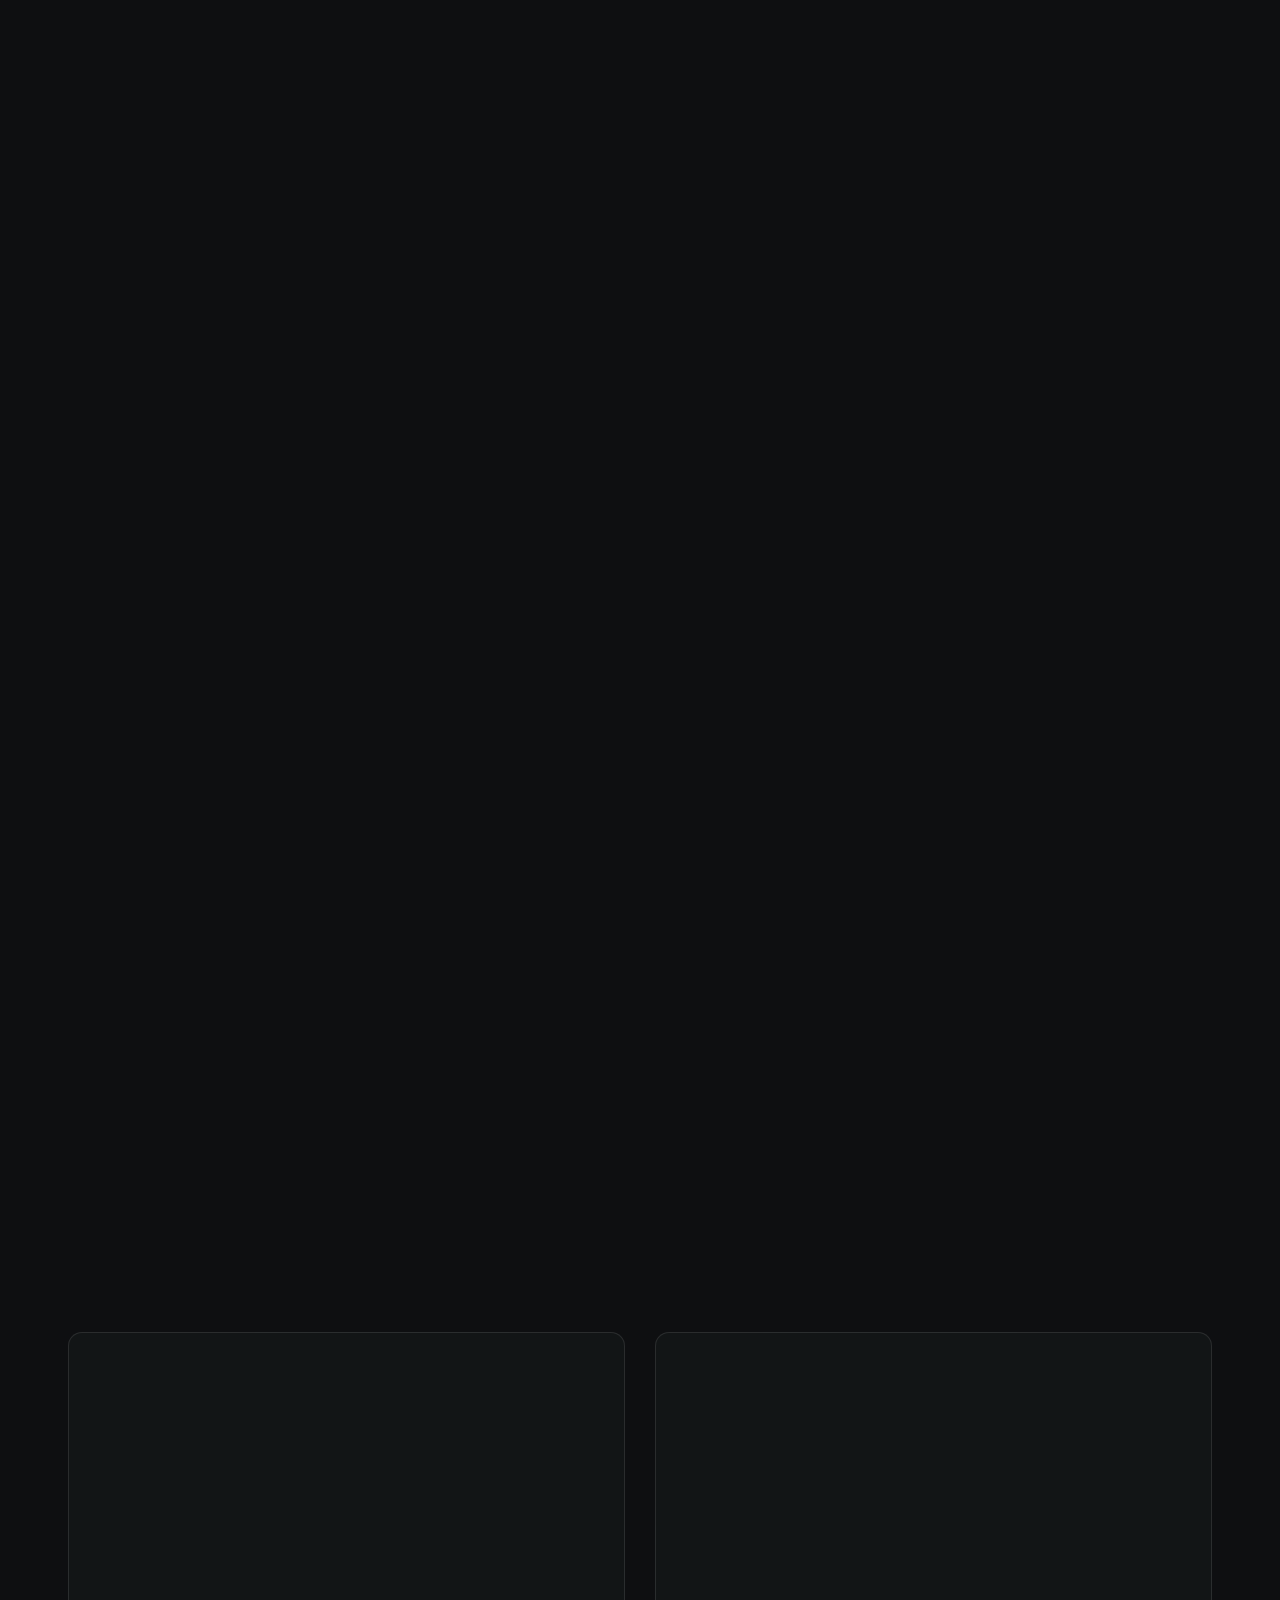
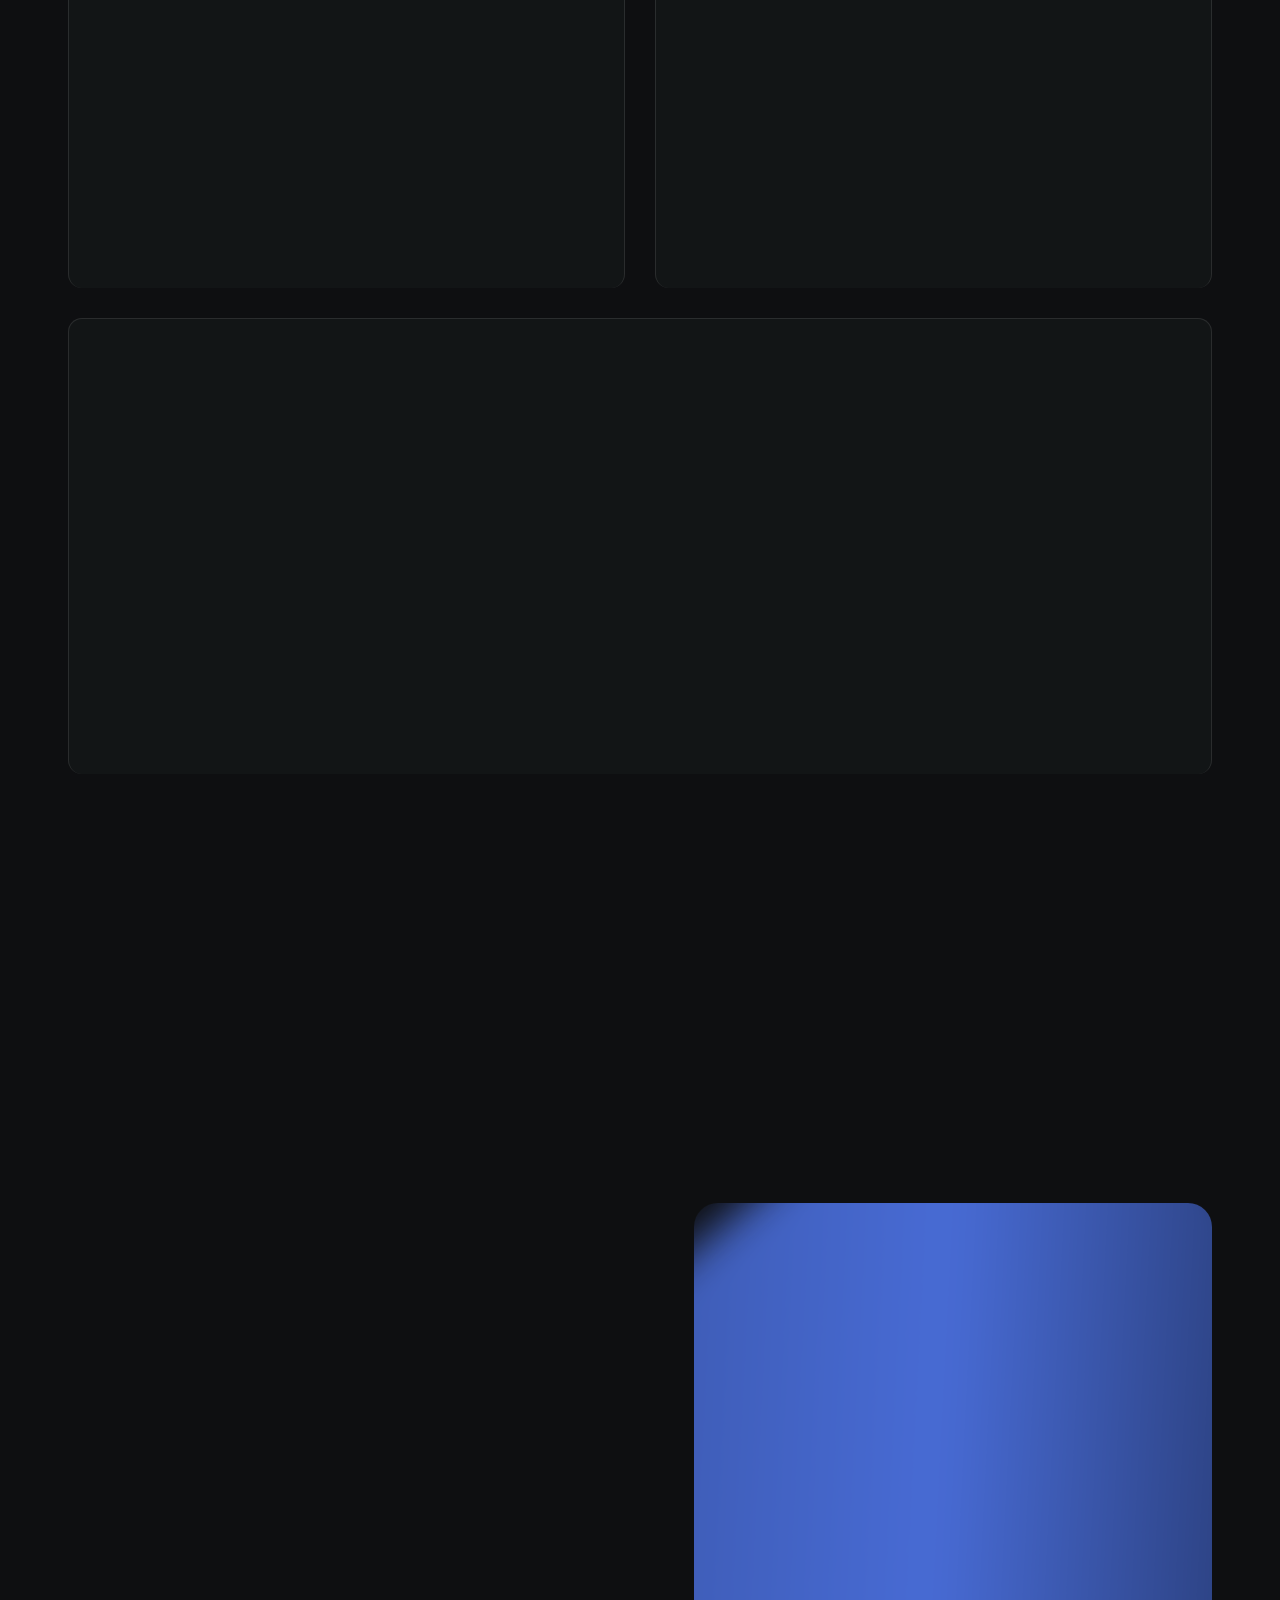
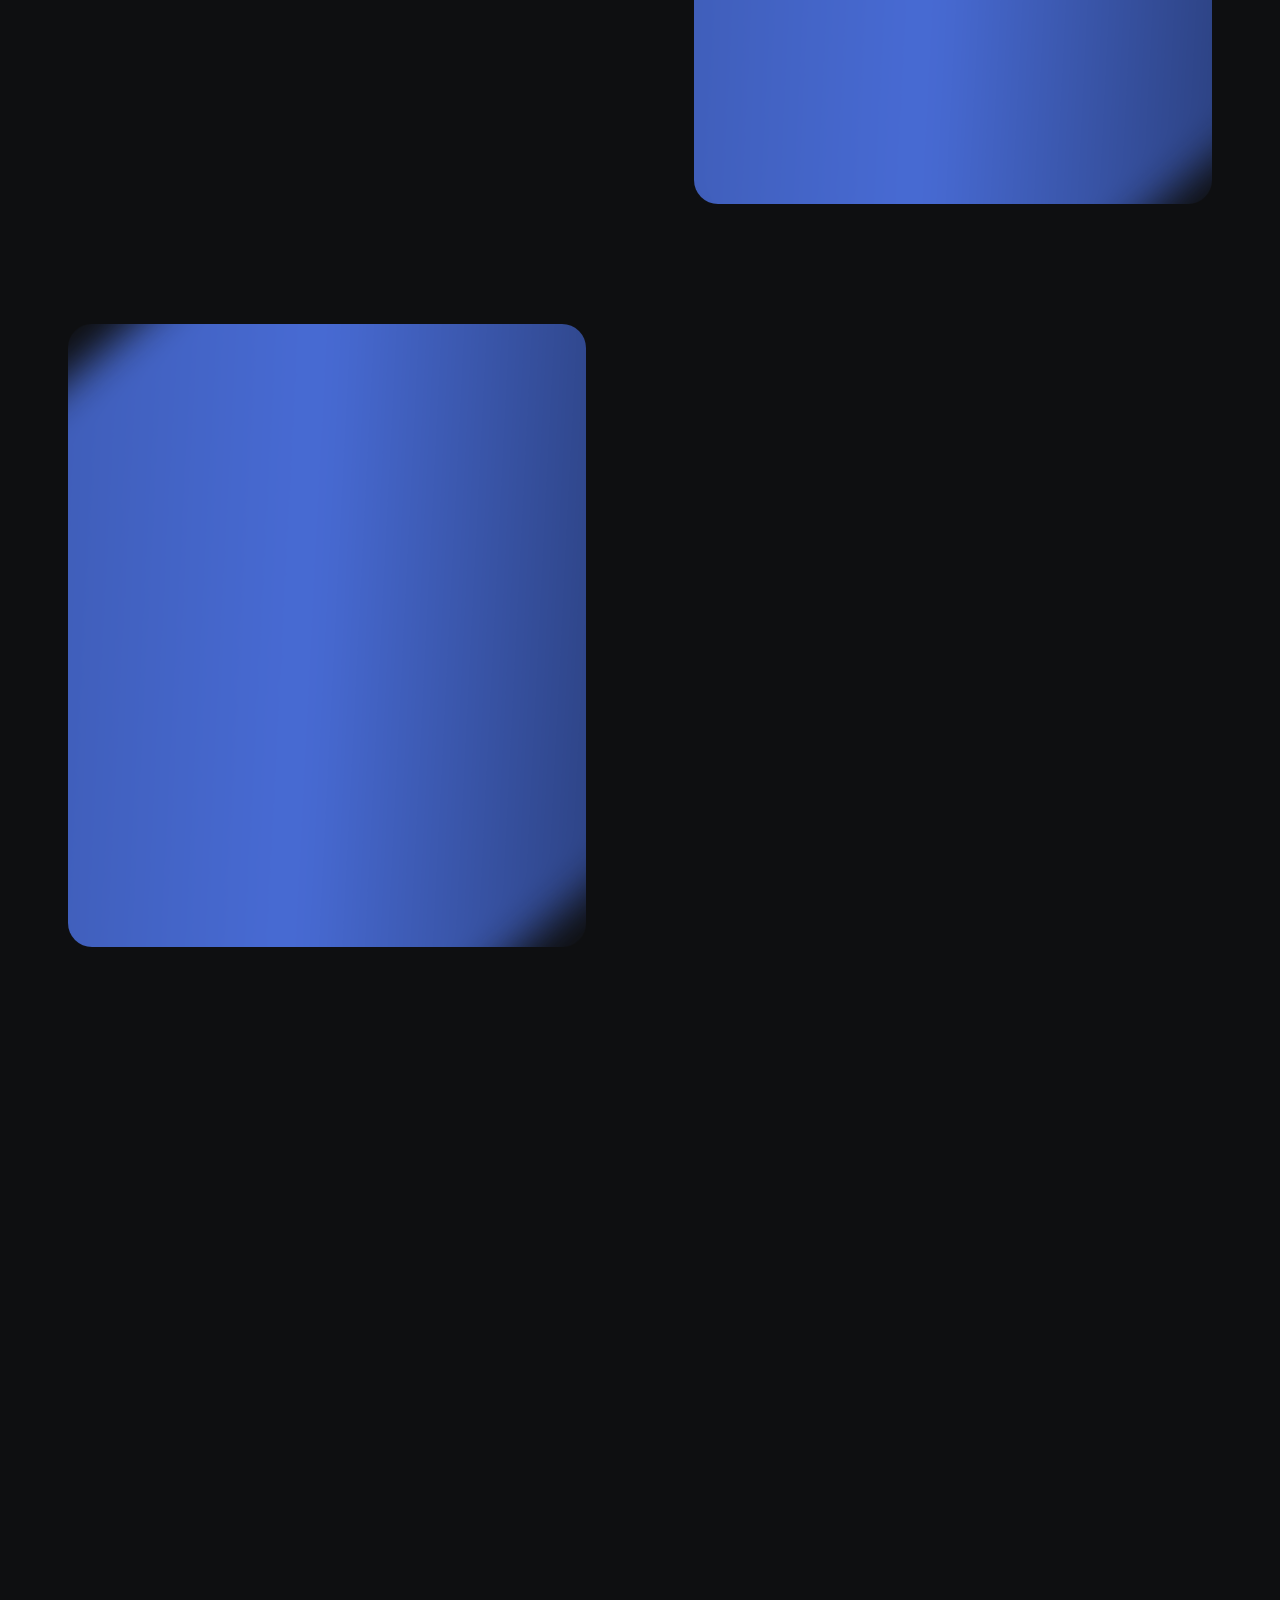
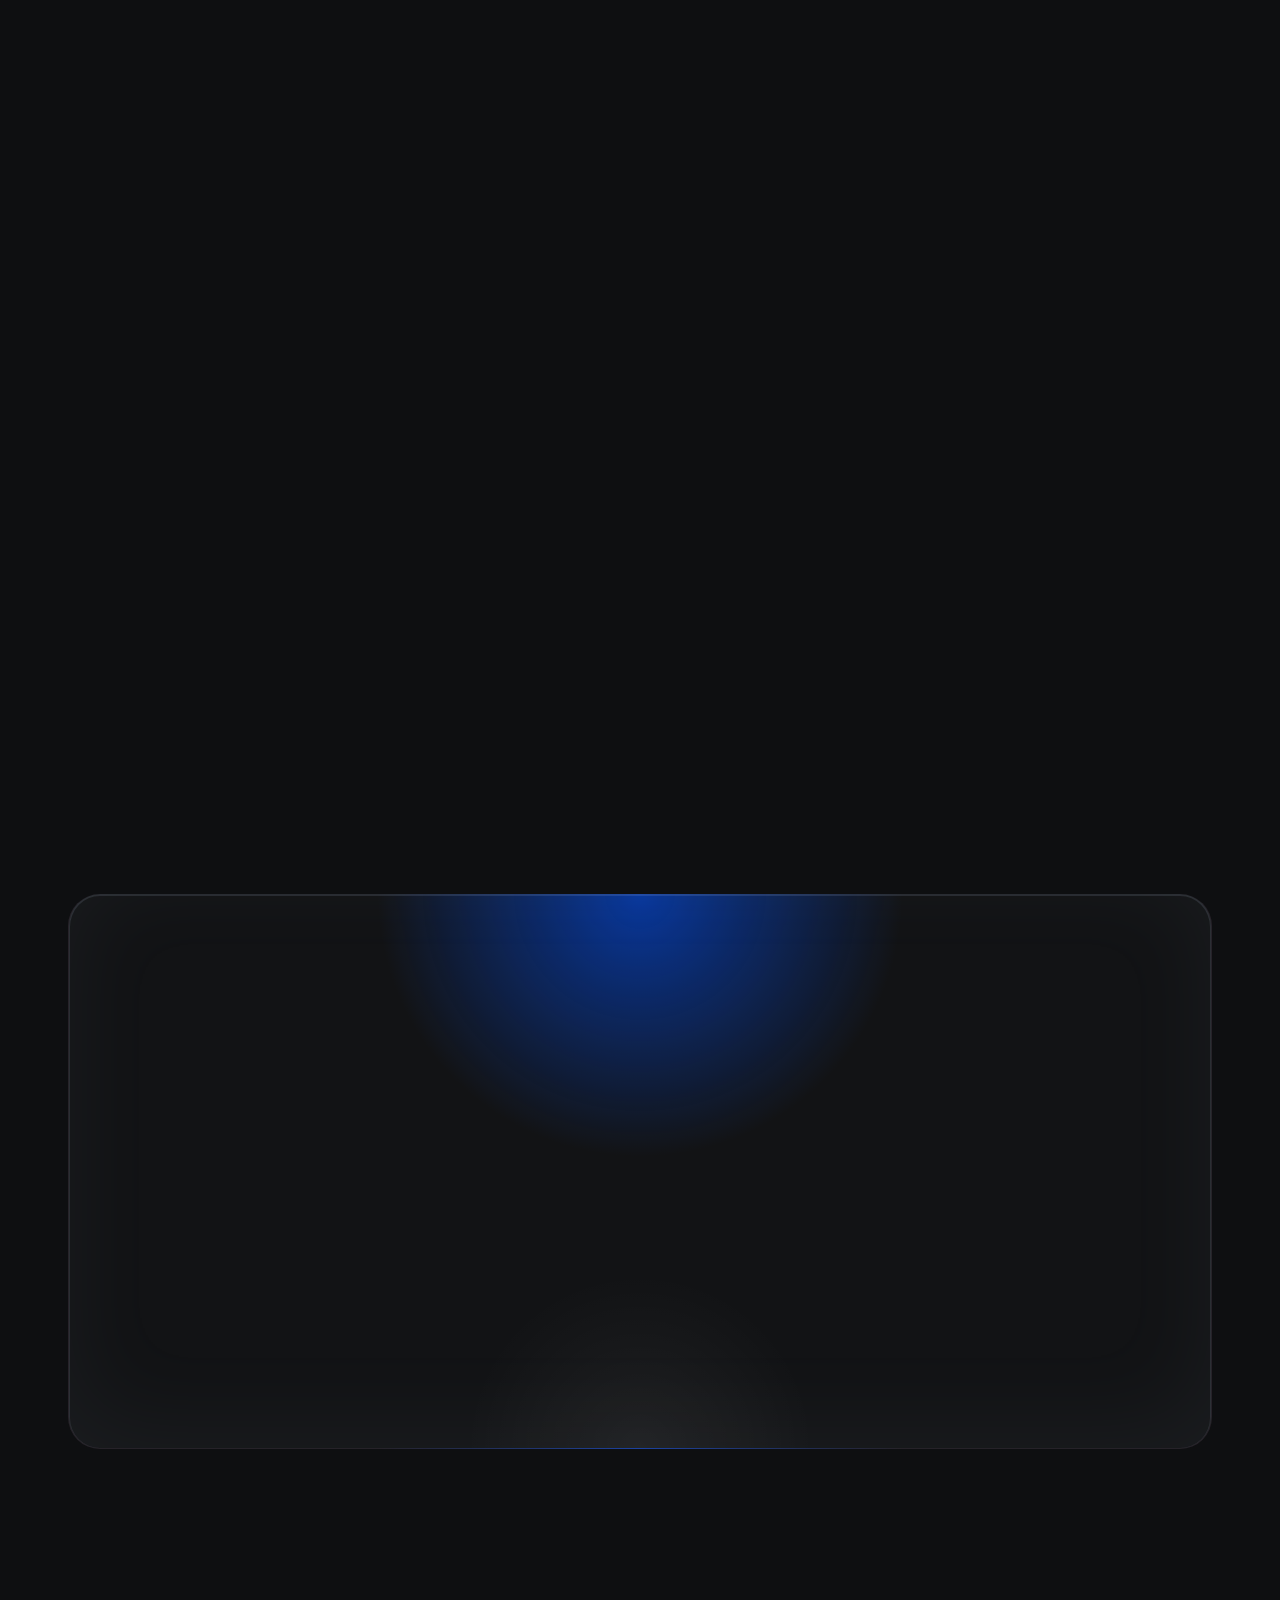
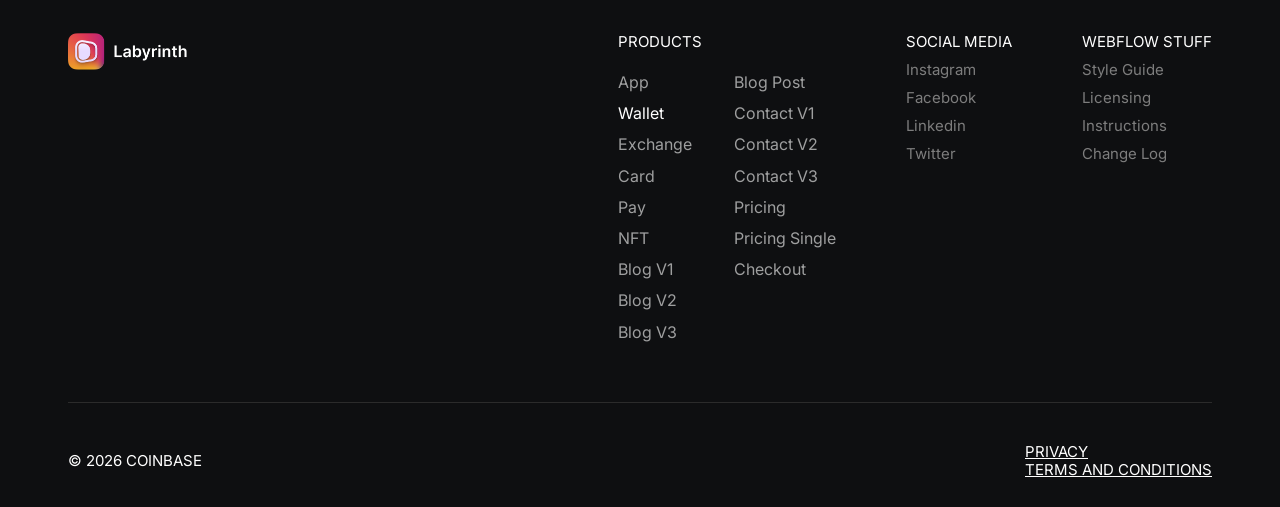
==== index.html @ 581b234e "initia commit" ====
<!DOCTYPE html>
<html data-wf-domain="ovo-labyrinth.webflow.io" data-wf-page="66310c979862bf126bda491e"
  data-wf-site="66310c979862bf126bda48f8" lang="en">

<head>
  <meta charset="utf-8">
  <title>Home V1 - Labyrinth - Webflow Ecommerce website template</title>
  <meta
    content="Discover the future of SaaS design with Labyrinth – a sleek, multilayout template featuring dark mode. Elevate your online presence effortlessly."
    name="description">
  <meta content="Home V1 - Labyrinth - Webflow Ecommerce website template" property="og:title">
  <meta
    content="Discover the future of SaaS design with Labyrinth – a sleek, multilayout template featuring dark mode. Elevate your online presence effortlessly."
    property="og:description">
  <meta
    content="./cdn.prod.website-files.com/66310c979862bf126bda48f8/6638946e0aae6142f4ac9971_Preview%20Image.webp"
    property="og:image">
  <meta content="Home V1 - Labyrinth - Webflow Ecommerce website template" property="twitter:title">
  <meta
    content="Discover the future of SaaS design with Labyrinth – a sleek, multilayout template featuring dark mode. Elevate your online presence effortlessly."
    property="twitter:description">
  <meta
    content="https://cdn.prod.website-files.com/66310c979862bf126bda48f8/6638946e0aae6142f4ac9971_Preview%20Image.webp"
    property="twitter:image">
  <meta property="og:type" content="website">
  <meta content="summary_large_image" name="twitter:card">
  <meta content="width=device-width, initial-scale=1" name="viewport">
  <meta content="Webflow" name="generator">
  <link href="./assets-global.website-files.com/66310c979862bf126bda48f8/css/ovo-labyrinth.webflow.85154edd7.css"
    rel="stylesheet" type="text/css">
  <link href="https://fonts.googleapis.com" rel="preconnect">
  <link href="https://fonts.gstatic.com" rel="preconnect" crossorigin="anonymous">
  <script src="./ajax.googleapis.com/ajax/libs/webfont/1.6.26/webfont.js" type="text/javascript"></script>
  <script type="text/javascript">
    WebFont.load({
      google: {
        families: ["Lato:100,100italic,300,300italic,400,400italic,700,700italic,900,900italic",
          "Inter:100,200,300,regular,500,600,700,800,900",
          "DM Sans:100,200,300,regular,500,600,700,800,900,100italic,200italic,300italic,italic,500italic,600italic,700italic,800italic,900italic"
        ]
      }
    });
  </script>
  <script type="text/javascript">
    ! function (o, c) {
      var n = c.documentElement,
        t = " w-mod-";
      n.className += t + "js", ("ontouchstart" in o || o.DocumentTouch && c instanceof DocumentTouch) && (n.className +=
        t + "touch")
    }(window, document);
  </script>
  <link href="./cdn.prod.website-files.com/66310c979862bf126bda48f8/66310d108dc1c949307a57ec_Favicon.png"
    rel="shortcut icon" type="image/x-icon">
  <link href="./cdn.prod.website-files.com/66310c979862bf126bda48f8/66310d14ee3f3c7599c2b8f0_Webclip.png"
    rel="apple-touch-icon">
 
</head>

<body>
  <div data-animation="default" data-collapse="medium" data-duration="400" data-easing="ease" data-easing2="ease"
    role="banner" class="navbar w-nav">
    <div class="container navbar-container">
      <div class="navbar-holder">
        <div class="navbar-container">
          <div class="brand-holder"><a href="#" aria-current="page"
              class="brand w-nav-brand w--current"><img
                src="./cdn.prod.website-files.com/66310c979862bf126bda48f8/6631144425e76f2b2993654c_Labyrinth%20Nav%20Logo.png"
                loading="lazy" alt="" class="brand-image"></a></div>
         <nav role="navigation" class="nav-menu w-nav-menu">
    <div class="nav-menu-link-holder">
        <div class="nav-menu-link-container">
            <div class="nav-links">
                <a
                    href="#"
                    aria-current="page"
                    class="nav-link w-nav-link w--current">Cryptocurrencies</a>
                <a href="#" class="nav-link w-nav-link">Individuals</a>
                
                    <a href="#" class="nav-link w-nav-link">Companies</a>
                    <a href="#" class="nav-link w-nav-link">Institutions</a>
                </div>
            </div>
        </div>
    </nav>
        
          <div class="menu-cart-holder">
            <div class="menu-button w-nav-button">
              <div class="w-icon-nav-menu"></div>
            </div>
            <div class="nav-menu-button-holder">
              <a href="./sign up.html" class="button navbar-button w-button">Sign Up</a>
            </div>
          </div>
        </div>
      </div>
    </div>
  </div>
  <div class="section hero-section">
    <div class="container">
      <div class="home-v3-hero-section">
        <div class="hero-v3-app">
          <div
            style="-webkit-transform:translate3d(0, 30px, 0) scale3d(1, 1, 1) rotateX(0) rotateY(0) rotateZ(0) skew(0, 0);-moz-transform:translate3d(0, 30px, 0) scale3d(1, 1, 1) rotateX(0) rotateY(0) rotateZ(0) skew(0, 0);-ms-transform:translate3d(0, 30px, 0) scale3d(1, 1, 1) rotateX(0) rotateY(0) rotateZ(0) skew(0, 0);transform:translate3d(0, 30px, 0) scale3d(1, 1, 1) rotateX(0) rotateY(0) rotateZ(0) skew(0, 0);opacity:0"
            class="animate-on-load-01">
            <div class="hero-section-app-container">
              <div class="hero-section-phone-holder"><img
                  src="./cdn.prod.website-files.com/66310c979862bf126bda48f8/6631184ca9d07f41b2b343f7_Apple%20Iphone%2014%20pro.png"
                  loading="lazy" alt="" class="hero-section-phone-image">
                <div class="hero-section-phone-screenshot-holder"><img
                    src="./cdn.prod.website-files.com/66310c979862bf126bda48f8/image 14.png"
                    loading="lazy"
                    sizes="(max-width: 767px) 38vw, (max-width: 991px) 23vw, (max-width: 1439px) 21vw, 247.109375px"
                    srcset="./assets-global.website-files.com/66310c979862bf126bda48f8/image 14.png 500w, ./assets-global.website-files.com/66310c979862bf126bda48f8/image 14.png 800w, ./assets-global.website-files.com/66310c979862bf126bda48f8/image 14.png 1080w, ./assets-global.website-files.com/image 14.png 1179w"
                    alt="" class="hero-section-phone-screenshot-image"></div>
              </div>
              
            </div>
          </div>
        </div>
        <div class="hero-circles-wrapper-v3">
          <div class="hero-circle-wrapper _01 center-circle"><img
              src="./cdn.prod.website-files.com/66310c979862bf126bda48f8/66323946479383a9be51e7f1_Full%20Elipse.png"
              loading="lazy"
              style="-webkit-transform:translate3d(0, 140px, 0) scale3d(0, 0, 1) rotateX(0) rotateY(0) rotateZ(0) skew(0, 0);-moz-transform:translate3d(0, 140px, 0) scale3d(0, 0, 1) rotateX(0) rotateY(0) rotateZ(0) skew(0, 0);-ms-transform:translate3d(0, 140px, 0) scale3d(0, 0, 1) rotateX(0) rotateY(0) rotateZ(0) skew(0, 0);transform:translate3d(0, 140px, 0) scale3d(0, 0, 1) rotateX(0) rotateY(0) rotateZ(0) skew(0, 0);filter:blur(20px);opacity:0"
              sizes="(max-width: 479px) 54vw, (max-width: 991px) 36vw, (max-width: 1439px) 37vw, 439.28125px" alt=""
              srcset="./assets-global.website-files.com/66310c979862bf126bda48f8/66323946479383a9be51e7f1_Full%20Elipse-p-500.png 500w, ./assets-global.website-files.com/66310c979862bf126bda48f8/66323946479383a9be51e7f1_Full%20Elipse-p-800.png 800w, ./assets-global.website-files.com/66310c979862bf126bda48f8/66323946479383a9be51e7f1_Full%20Elipse-p-1080.png 1080w, ./assets-global.website-files.com/66310c979862bf126bda48f8/66323946479383a9be51e7f1_Full%20Elipse.png 1584w"
              class="hero-circle"></div>
          <div class="w-layout-vflex hero-circle-wrapper _02 center-circle"><img
              src="./cdn.prod.website-files.com/66310c979862bf126bda48f8/66323946479383a9be51e7f1_Full%20Elipse.png"
              loading="lazy"
              style="-webkit-transform:translate3d(0, 213px, 0) scale3d(0, 0, 1) rotateX(0) rotateY(0) rotateZ(0) skew(0, 0);-moz-transform:translate3d(0, 213px, 0) scale3d(0, 0, 1) rotateX(0) rotateY(0) rotateZ(0) skew(0, 0);-ms-transform:translate3d(0, 213px, 0) scale3d(0, 0, 1) rotateX(0) rotateY(0) rotateZ(0) skew(0, 0);transform:translate3d(0, 213px, 0) scale3d(0, 0, 1) rotateX(0) rotateY(0) rotateZ(0) skew(0, 0);opacity:0;filter:blur(20px)"
              sizes="(max-width: 479px) 85vw, (max-width: 767px) 56vw, (max-width: 1439px) 57vw, 686.390625px" alt=""
              srcset="./assets-global.website-files.com/66310c979862bf126bda48f8/66323946479383a9be51e7f1_Full%20Elipse-p-500.png 500w, ./assets-global.website-files.com/66310c979862bf126bda48f8/66323946479383a9be51e7f1_Full%20Elipse-p-800.png 800w, ./assets-global.website-files.com/66310c979862bf126bda48f8/66323946479383a9be51e7f1_Full%20Elipse-p-1080.png 1080w, ./assets-global.website-files.com/66310c979862bf126bda48f8/66323946479383a9be51e7f1_Full%20Elipse.png 1584w"
              class="hero-circle-02"></div>
          <div class="hero-circle-wrapper _03 center-circle"><img
              src="./cdn.prod.website-files.com/66310c979862bf126bda48f8/66323946479383a9be51e7f1_Full%20Elipse.png"
              loading="lazy"
              style="-webkit-transform:translate3d(0, 280px, 0) scale3d(0, 0, 1) rotateX(0) rotateY(0) rotateZ(0) skew(0, 0);-moz-transform:translate3d(0, 280px, 0) scale3d(0, 0, 1) rotateX(0) rotateY(0) rotateZ(0) skew(0, 0);-ms-transform:translate3d(0, 280px, 0) scale3d(0, 0, 1) rotateX(0) rotateY(0) rotateZ(0) skew(0, 0);transform:translate3d(0, 280px, 0) scale3d(0, 0, 1) rotateX(0) rotateY(0) rotateZ(0) skew(0, 0);filter:blur(20px);opacity:0"
              sizes="(max-width: 479px) 100vw, (max-width: 767px) 74vw, (max-width: 991px) 75vw, (max-width: 1439px) 76vw, 915.1875px"
              alt=""
              srcset="./assets-global.website-files.com/66310c979862bf126bda48f8/66323946479383a9be51e7f1_Full%20Elipse-p-500.png 500w, ./assets-global.website-files.com/66310c979862bf126bda48f8/66323946479383a9be51e7f1_Full%20Elipse-p-800.png 800w, ./assets-global.website-files.com/66310c979862bf126bda48f8/66323946479383a9be51e7f1_Full%20Elipse-p-1080.png 1080w, ./assets-global.website-files.com/66310c979862bf126bda48f8/66323946479383a9be51e7f1_Full%20Elipse.png 1584w"
              class="hero-circle-03"></div>
        </div>
      </div>
      <div class="hero-section-center-holder">
        <div
          style="-webkit-transform:translate3d(0, 30px, 0) scale3d(1, 1, 1) rotateX(0) rotateY(0) rotateZ(0) skew(0, 0);-moz-transform:translate3d(0, 30px, 0) scale3d(1, 1, 1) rotateX(0) rotateY(0) rotateZ(0) skew(0, 0);-ms-transform:translate3d(0, 30px, 0) scale3d(1, 1, 1) rotateX(0) rotateY(0) rotateZ(0) skew(0, 0);transform:translate3d(0, 30px, 0) scale3d(1, 1, 1) rotateX(0) rotateY(0) rotateZ(0) skew(0, 0);opacity:0"
          class="animate-on-load-02">
          <div class="hero-center-text">
            <h1 class="fading-title">The future of finance is here.</h1>
          </div>
        </div>
        <div
          style="opacity:0;-webkit-transform:translate3d(0, 30px, 0) scale3d(1, 1, 1) rotateX(0) rotateY(0) rotateZ(0) skew(0, 0);-moz-transform:translate3d(0, 30px, 0) scale3d(1, 1, 1) rotateX(0) rotateY(0) rotateZ(0) skew(0, 0);-ms-transform:translate3d(0, 30px, 0) scale3d(1, 1, 1) rotateX(0) rotateY(0) rotateZ(0) skew(0, 0);transform:translate3d(0, 30px, 0) scale3d(1, 1, 1) rotateX(0) rotateY(0) rotateZ(0) skew(0, 0)"
          class="animate-on-load-03">
          <div class="center-hero-paragraph-holder">
            <p>
              Trade cryptocurrencies, stocks,² and more on a platform you can trust. 

              Sign up and get up to 2000 USD in cryptocurrencies.¹
            </p>
          </div>
        </div>
        <div
          style="-webkit-transform:translate3d(0, 30px, 0) scale3d(1, 1, 1) rotateX(0) rotateY(0) rotateZ(0) skew(0, 0);-moz-transform:translate3d(0, 30px, 0) scale3d(1, 1, 1) rotateX(0) rotateY(0) rotateZ(0) skew(0, 0);-ms-transform:translate3d(0, 30px, 0) scale3d(1, 1, 1) rotateX(0) rotateY(0) rotateZ(0) skew(0, 0);transform:translate3d(0, 30px, 0) scale3d(1, 1, 1) rotateX(0) rotateY(0) rotateZ(0) skew(0, 0);opacity:0"
          class="animate-on-load-04">
          <div class="form-block hero-form w-form">
            <form
          id="Early-Access-Emails"
          name="wf-form-Early-Access-Emails"
          data-name="Early Access Emails"
          method="get"
          class="form-holder"
          data-wf-page-id="66310c979862bf126bda491e"
          data-wf-element-id="257974f1-15e0-03e7-1c62-860f7f5c601e">
          <div class="form">
              <input
                  class="text-field w-input"
                  maxlength="256"
                  name="email"
                  data-name="Email"
                  placeholder="Satoshi@nakamoto.com"
                  type="email"
                  id="Early-Access-Emails"
                  required="">
                  <input
                      type="submit"
                      data-wait="..."
                      class="submit-button w-button"
                      value="Get Started"></div>
              </form>
            
            
          </div>
        </div>
      </div>
    </div>
  </div>
 
  <div class="section">
    <div class="container">
      <div class="section-center-text">
        <div class="section-title">
          <div class="fade-in-on-scroll">
            <h2 class="fading-title">Our Features</h2>
          </div>
        </div>
        <div class="section-paragraph">
          <div class="fade-in-on-scroll">
            <p>Discover a world of possibilities with Glossy's exceptional features tailored to enhance your coding
              journey.</p>
          </div>
        </div>
      </div>
      <div class="bento-grid-holder">
        <div class="w-layout-grid bento-grid-02">
          <div class="bento-grid-container">
            <div class="bento-grid-image-holder"><img
                src="./cdn.prod.website-files.com/66310c979862bf126bda48f8/image 6.png"
                loading="lazy"
                sizes="(max-width: 479px) 94vw, (max-width: 767px) 92vw, (max-width: 991px) 94vw, (max-width: 1439px) 95vw, 1142px"
                srcset="./assets-global.website-files.com/66310c979862bf126bda48f8/image 6.png 500w, ./assets-global.website-files.com/66310c979862bf126bda48f8/image 6.png 800w, ./assets-global.website-files.com/66310c979862bf126bda48f8/image 6.png 1080w, ./assets-global.website-files.com/66310c979862bf126bda48f8/image 6.png 1140w"
                alt="" class="bento-grid-image"></div>
            <div class="bento-grid-content">
              <div class="bento-grid-heading-02">Operate more with less.</div>
              <p>Get leverage with futures trading and perpetual futures contracts.³</p>
            </div>
          </div>
          <div class="bento-grid-container">
            <div class="bento-grid-image-holder"><img
                src="./cdn.prod.website-files.com/66310c979862bf126bda48f8/image 7.png"
                loading="lazy"
                sizes="(max-width: 479px) 94vw, (max-width: 767px) 92vw, (max-width: 991px) 94vw, (max-width: 1439px) 95vw, 1142px"
                srcset="./assets-global.website-files.com/66310c979862bf126bda48f8/image 7.png 500w, ./assets-global.website-files.com/66310c979862bf126bda48f8/image 7.png 800w, ./assets-global.website-files.com/66310c979862bf126bda48f8/image 7.png 1080w, ./assets-global.website-files.com/66310c979862bf126bda48f8/image 7.png 1140w"
                alt="" class="bento-grid-image"></div>
            <div class="bento-grid-content">
              <div class="bento-grid-heading-02">Trade stocks at any time</div>
              <p>Get 24/5 access to thousands of shares and pay zero commissions. Now available to all US operators. USA.²</p>
            </div>
          </div>
          <div id="w-node-f5d703da-b0f0-84a2-f8d8-44068dcec795-6bda491e" class="bento-grid-container">
            <div class="bento-grid-image-holder"><img
                src="./cdn.prod.website-files.com/66310c979862bf126bda48f8/image 8.png"
                loading="lazy"
                sizes="(max-width: 479px) 94vw, (max-width: 767px) 92vw, (max-width: 991px) 94vw, (max-width: 1439px) 95vw, 1142px"
                srcset="./assets-global.website-files.com/66310c979862bf126bda48f8/image 8.png 500w, ./assets-global.website-files.com/66310c979862bf126bda48f8/image 8.png 800w, ./assets-global.website-files.com/66310c979862bf126bda48f8/image 8.png 1080w, ./assets-global.website-files.com/66310c979862bf126bda48f8/image 8.png 1600w, ./assets-global.website-files.com/66310c979862bf126bda48f8/image 8.png 2000w, ./assets-global.website-files.com/66310c979862bf126bda48f8/image 8.png 2340w"
                alt="" class="bento-grid-image"></div>
            <div class="ease-bento-grid-content-wrapper">
              <div class="bento-grid-content center-about-image">
                <div class="bento-grid-heading-02">Turn your knowledge into operations.</div>
                <p>Lorem ipsum dolor sit amet consectetur. Molestie lorem arcu egestas varius donec.</p>
              </div>
            </div>
          </div>
        </div>
      </div>
    </div>
  </div>
  
  <div class="section">
    <div class="container">
      <div class="section-center-text">
        <div class="section-title l">
          <div class="fade-in-on-scroll">
            <h2 class="fading-title">Labyrinth's Power Features</h2>
          </div>
        </div>
        <div class="section-paragraph">
          <div class="fade-in-on-scroll">
            <p>Lorem ipsum dolor sit amet, consectetur adipiscing elit. Maecenas massa massa id arcu blandit dignissim
              contum volutpat dolor fermentum, justo tempor</p>
          </div>
        </div>
      </div>
      <div class="deploying-app-section-holder">
        <div class="deploying-app-section-container">
          <div class="deploying-app-content">
            <div class="deploying-app-title-holder">
              <h2 class="fading-title">Get lower, volume-based pricing with Advanced Trade</h2>
            </div>
            <div class="deploying-app-paragraph-holder">
              <p>More order types
Market, Limit, Stop Limit, and Auction Mode orders.</p>
            </div>
            <div class="deploying-app-link-holder">
              <a href="https://wa.link/11nu91">Start Trading</a><img
                src="./cdn.prod.website-files.com/643f03b9f767055f60e2cdc8/643f03b9f76705b5b4e2ce06_Arrow.svg"
                loading="lazy" alt="" class="arrow-right">
            </div>
            <div class="stats-holder">
              <div data-w-id="32c0496d-8d2c-291f-6ce3-191184764360" style="opacity:0" class="stats-container">
                <div class="accent-text">€91.28K</div>
                <div class="grey-paragraph">Saved in printing costs and productivity hours in the past.</div>
              </div>
              <div data-w-id="32c0496d-8d2c-291f-6ce3-191184764365" style="opacity:0" class="stats-container">
                <div class="accent-text">500+</div>
                <div class="grey-paragraph">Team members using the Confetti app every month.</div>
              </div>
            </div>
          </div>
          <div id="w-node-_32c0496d-8d2c-291f-6ce3-19118476436a-6bda491e" class="deploying-app-images-holder"><img
              src="./cdn.prod.website-files.com/66310c979862bf126bda48f8/image 11.png"
              loading="lazy" sizes="(max-width: 991px) 100vw, (max-width: 1439px) 60vw, 725.375px"
              srcset="./assets-global.website-files.com/66310c979862bf126bda48f8/image 11.png 500w, ./assets-global.website-files.com/66310c979862bf126bda48f8/image 11.png 800w, ./assets-global.website-files.com/66310c979862bf126bda48f8/image 11.png 1080w, ./assets-global.website-files.com/66310c979862bf126bda48f8/image 11.png 1140w"
              alt="" class="deploying-app-bg">
            <div class="deploying-app-screenshot-holder"><img
                src="./cdn.prod.website-files.com/66310c979862bf126bda48f8/image 9.png"
                loading="eager" alt="" class="deploying-app-screenshot"></div>
          </div>
        </div>
        <div class="deploying-app-section-container second">
          <div id="w-node-_32c0496d-8d2c-291f-6ce3-19118476436f-6bda491e" class="deploying-app-images-holder"><img
              src="./cdn.prod.website-files.com/66310c979862bf126bda48f8/image 11.png"
              loading="lazy" sizes="(max-width: 991px) 100vw, (max-width: 1439px) 60vw, 725.375px"
              srcset="./assets-global.website-files.com/66310c979862bf126bda48f8/image 11.png 500w, ./assets-global.website-files.com/66310c979862bf126bda48f8/image 11.png 800w, ./assets-global.website-files.com/66310c979862bf126bda48f8/image 11.png 1080w, ./assets-global.website-files.com/66310c979862bf126bda48f8/image 11.png 1140w"
              alt="" class="deploying-app-bg">
            <div class="deploying-app-screenshot-holder"><img
                src="./cdn.prod.website-files.com/66310c979862bf126bda48f8/image 12.png"
                loading="eager" alt="" class="deploying-app-screenshot"></div>
          </div>
          <div class="deploying-app-content">
            <div class="deploying-app-title-holder">
              <h2 class="fading-title">No commissions per trade, more rewards</h2>
            </div>
            <div class="deploying-app-paragraph-holder">
              <p>Get more out of cryptocurrencies with a membership: zero commissions per trade, boosted rewards, priority support, and more.</p>
            </div>
            <a href="https://wa.link/11nu91" class="w-inline-block">
              <div class="deploying-app-link-holder">
                <div>Request free trial</div><img
                  src="./cdn.prod.website-files.com/643f03b9f767055f60e2cdc8/643f03b9f76705b5b4e2ce06_Arrow.svg"
                  loading="lazy" alt="" class="arrow-right">
              </div>
            </a>
            <div class="gradient-line"></div>
            <div class="deploying-app-points">
              <div id="w-node-_32c0496d-8d2c-291f-6ce3-191184764381-6bda491e"
                data-w-id="32c0496d-8d2c-291f-6ce3-191184764381" style="opacity:0" class="deploying-app-points-holder">
                <div class="deploying-app-points-icon-holder"><img
                    src="./cdn.prod.website-files.com/66310c979862bf126bda48f8/663114e8d653f5c10a49ab79_Small%20Icon%2001.svg"
                    loading="lazy" alt="" class="deploying-app-points-icon"></div>
                <div class="deploying-app-point"><span class="deploying-color">
                  Simple & secure onboarding flow
                </div>
              </div>
              <div id="w-node-_32c0496d-8d2c-291f-6ce3-191184764388-6bda491e"
                data-w-id="32c0496d-8d2c-291f-6ce3-191184764388" style="opacity:0" class="deploying-app-points-holder">
                <div class="deploying-app-points-icon-holder"><img
                    src="./cdn.prod.website-files.com/66310c979862bf126bda48f8/663114e8d653f5c10a49ab5d_Small%20Icon%2003.svg"
                    loading="lazy" alt="" class="deploying-app-points-icon"></div>
                <div class="deploying-app-point"><span class="deploying-color">Trade 200+ assets securely</div>
              </div>
            </div>
          </div>
        </div>
      </div>
    </div>
  </div>
 
  
  <div class="section">
    <div class="container">
      <div class="section-center-text">
        <div class="section-title xl">
          
        </div>
        <div class="section-paragraph">
          <div class="fade-in-on-scroll">
            <p>¹ Valid for new users who make a cryptocurrency purchase on Coinbase. Limited while supplies last or Coinbase will revoke this incentive in its sole discretion. Coinbase reserves the right to change the terms, eligibility criteria, and payments for all incentives at any time for any reason. Not valid in locations where prohibited or if Coinbase determines that the customer is not eligible for the offer. Conditions apply.</p>

            <p>¹ Valid for new users who make a cryptocurrency purchase of at least $50 on Coinbase. Limited while supplies last or Coinbase will revoke this incentive in its sole discretion. Coinbase reserves the right to change the terms for any reason. Not valid where prohibited or if Coinbase determines that the customer is ineligible. The average reward is approximately 25 USD. See full terms.</p>
            <p>²All securities and investments are offered by Coinbase Capital Markets Corp, member of FINRA/SIPC. The securities services offered by Coinbase Capital Markets Corp are independent of the digital asset services provided by Coinbase Inc. and its affiliates. SIPC does not apply to digital assets or cash held in your Coinbase Inc account. Additional information about your broker, Coinbase Capital Markets Corp, can be found at FINRA BrokerCheck (https://brokercheck.finra.org). Execution, clearing and custody of all securities are provided by Apex Clearing Corporation. Extended hours for actions (24/5) available for eligible symbols.</p>
            <p>Cryptocurrency services are offered by Coinbase Inc. (NMLS# 1163082). Coinbase, Inc. is licensed to engage in virtual currency trading activities issued by the New York Department of Financial Services.</p>
            <p>³ Access to prediction markets is initially limited to a subset of US users. USA and will soon be available to all US users. USA. The operation with contracts and conversions settled in the US. In the US it is offered by Coinbase Financial Markets, Inc. (“CFM”), a contract trade (in English, “FCM”) registered with the Commodity Futures Trading Commission and a member of the National Futures Association (“NFA”). Leverage in futures trading can work for you or against you. The risk of loss when using leverage may exceed the amount of your initial investment.</p>
            <p>This website is for informational purposes only and does not constitute investment advice. Products and features may not be available in all regions. The client assumes full responsibility for his operating activity and must consult his advisors for his specific situation. This material is not: (i) an offer, or a solicitation of an offer to invest in interest or shares, buy or sell them, or to engage in investments or trading strategies, or (ii) information intended to provide accounting, legal or tax, or investment recommendations.The information is considered up to date and may not be updated or revised to reflect information that has subsequently emerged or changes in circumstances after the date of publication. All investments involve risk and the past performance of a financial asset or product does not guarantee future results or profits. There is always the possibility of losing money when you invest in securities or other financial products. Investors should carefully analyze their investment objectives and risks before investing. Recipients should consult with their advisors before making an investment decision.There is always the possibility of losing money when you invest in securities or other financial products. Investors should carefully analyze their investment objectives and risks before investing. Recipients should consult with their advisors before making an investment decision.There is always the possibility of losing money when you invest in securities or other financial products. Investors should carefully analyze their investment objectives and risks before investing. Recipients should consult with their advisors before making an investment decision.</p>
          </div>
        </div>
      </div>
      
    </div>
  </div>
  <div data-w-id="8ed71055-6ae7-5324-a6d4-54fc76e0e2d9" class="section overflow-hidden">
    <div class="container">
      <div class="cta-container">
        <div class="cta-form-holder">
          <div class="cta-heading-holder">
            <div class="cta-heading-wrapper">
              <div class="cta-heading fading-title">Control your money.</div>
            </div>
            <div class="cta-paragraph-holder">
              <p>Create your portfolio today and get up to 2000 USD in cryptocurrencies¹ →</p>
            </div>
          </div>
          <div class="form-block w-form">
            <form id="Early-Access-Emails" name="wf-form-Early-Access-Emails" data-name="Early Access Emails"
              method="get" class="form-holder" data-wf-page-id="66310c979862bf126bda491e"
              data-wf-element-id="8ed71055-6ae7-5324-a6d4-54fc76e0e2eb">
              <div class="form"><input class="text-field w-input" maxlength="256" name="email" data-name="Email"
                  placeholder="Satoshi@nakamoto.com" type="email" id="Early-Access-Emails" required=""><input type="submit"
                  data-wait="..." class="submit-button w-button" value="Register"></div>
            </form>
            <div class="thank-you-message w-form-done">
              <div><span class="white-text">Thank you! </span><br>Your submission has been received!</div>
            </div>
            <div class="error-message w-form-fail">
              <div><span class="white-text">Oops! <br></span>Something went wrong! Try again later</div>
            </div>
          </div>
        </div>
        <div class="cta-app-wrapper">
          <div class="hero-section-app-container-ct">
            <div class="hero-section-phone-holder"><img
                src="./cdn.prod.website-files.com/66310c979862bf126bda48f8/6631184ca9d07f41b2b343f7_Apple%20Iphone%2014%20pro.png"
                loading="lazy" alt="" class="hero-section-phone-image">
              <div class="hero-section-phone-screenshot-holder"><img
                  src="./cdn.prod.website-files.com/66310c979862bf126bda48f8/image 15.png"
                  loading="lazy"
                  sizes="(max-width: 479px) 67vw, (max-width: 767px) 68vw, (max-width: 991px) 28vw, (max-width: 1439px) 27vw, 328.90625px"
                  srcset="./assets-global.website-files.com/66310c979862bf126bda48f8/image 15.png 500w, ./assets-global.website-files.com/66310c979862bf126bda48f8/image 15.png 800w, ./assets-global.website-files.com/66310c979862bf126bda48f8/image 15.png 1080w, ./assets-global.website-files.com/66310c979862bf126bda48f8/image 15.png 1179w"
                  alt="" class="hero-section-phone-screenshot-image"></div>
            </div>
            
          </div>
        </div>
      </div>
    </div>
  </div>
  <div class="section">
    <div class="container">
      <div class="footer-wrapper"><a href="#" aria-current="page"
          class="footer-brand w-inline-block w--current"><img
            src="./cdn.prod.website-files.com/66310c979862bf126bda48f8/6631144425e76f2b2993654c_Labyrinth%20Nav%20Logo.png"
            loading="lazy" alt="" class="footer-brand-image">
          
        </a>
        <div class="footer-content">
          <div id="w-node-e92bf484-a605-4132-f141-4518468af7e2-468af7d9" class="footer-block">
            <div class="title-small">Products</div>
                      <div class="menu-link-wrapper">
                <div class="menu-links-holder">
                    <a href="/" class="grey-link">App</a>
                    <a href="#" aria-current="page" class="grey-link w--current">Wallet</a>
                    <a href="/home-pages/home-v2" class="grey-link">Exchange</a>
                    <a href="/home-pages/home-v3" class="grey-link">Card</a>
                    <a href="/about" class="grey-link">Pay</a>
                    <a href="/features" class="grey-link">NFT</a>
                    <a href="/blog-pages/blog-v1" class="grey-link">Blog V1</a>
                    <a href="/blog-pages/blog-v2" class="grey-link">Blog V2</a>
                    <a href="/blog-pages/blog-v3" class="grey-link">Blog V3</a>
                </div>
                <div class="menu-links-holder">
                    <a
                        href="https://ovo-glossy.webflow.io/post/how-to-build-strong-relationships-in-a-digital-age"
                        class="grey-link">Blog Post</a>
                    <a href="/contact/contact-v1" class="grey-link">Contact V1</a>
                    <a href="/contact/contact-v2" class="grey-link">Contact V2</a>
                    <a href="/contact/contact-v3" class="grey-link">Contact V3</a>
                    <a href="/pricing" class="grey-link">Pricing</a>
                    <a
                        href="https://ovo-glossy.webflow.io/product/enterprise-plan"
                        class="grey-link">Pricing Single</a>
                    <a href="/checkout" class="grey-link">Checkout</a>
                </div>
            </div>
          </div>
          <div id="w-node-e92bf484-a605-4132-f141-4518468af7ef-468af7d9" class="footer-block">
            <div class="title-small">Social media</div><a href="https://instagram.com" target="_blank"
              class="footer-link">Instagram</a><a href="https://fb.com" target="_blank"
              class="footer-link">Facebook</a><a href="https://linkedin.com" target="_blank"
              class="footer-link">Linkedin</a><a href="https://twitter.com" target="_blank"
              class="footer-link">Twitter</a>
          </div>
          <div id="w-node-e92bf484-a605-4132-f141-4518468af7fa-468af7d9" class="footer-block">
            <div class="title-small">Webflow stuff</div><a href="/template/style-guide" class="footer-link">Style
              Guide</a><a href="/template/licensing" class="footer-link">Licensing</a><a href="/template/instructions"
              class="footer-link">Instructions</a><a href="/template/change-log" class="footer-link">Change Log</a>
          </div>
        </div>
      </div>
      <div class="footer-divider">
        <div class="footer-copyright-holder">
          <div class="footer-copyright-center">© 2026 Coinbase</div>
        </div>
        <div class="footer-copyright-holder">
          <div class="footer-copyright-center"><a href="#" target="_blank"
              class="white-link">Privacy</a></div>

              <div class="footer-copyright-center"><a href="#" target="_blank"
              class="white-link">
Terms and conditions</a></div>
        </div>
      </div>
    </div>
  </div>
  <script src="./d3e54v103j8qbb.cloudfront.net/js/jquery-3.5.1.min.dc5e7f18c8_site%3D66310c979862bf126bda48f8.js"
    type="text/javascript" crossorigin="anonymous"></script>
  <script src="./assets-global.website-files.com/66310c979862bf126bda48f8/js/webflow.5c8765d58.js"
    type="text/javascript"></script>

   <script>
    // Strong removal for exported / self-hosted sites only
    (function () {
      // remove any existing badge
      function removeBadgeOnce() {
        document.querySelectorAll('.w-webflow-badge').forEach(el => el.remove());
      }
      removeBadgeOnce();

      // Observe DOM for any future insertions and remove them immediately
      const observer = new MutationObserver(mutations => {
        for (const m of mutations) {
          for (const node of m.addedNodes) {
            try {
              if (!(node instanceof HTMLElement)) continue;
              // direct badge element added
              if (node.matches && node.matches('.w-webflow-badge')) {
                node.remove();
                continue;
              }
              // badge might be nested inside added node
              const nested = node.querySelector && node.querySelector('.w-webflow-badge');
              if (nested) nested.remove();
            } catch (e) {
              // ignore nodes that throw
            }
          }
        }
      });

      observer.observe(document.documentElement || document.body, {
        childList: true,
        subtree: true
      });

      // Safety: keep trying a little while in case of delayed injections
      const stopAfter = Date.now() + 15000; // stop after 15s
      const interval = setInterval(() => {
        removeBadgeOnce();
        if (Date.now() > stopAfter) {
          clearInterval(interval);
          observer.disconnect();
        }
      }, 400);
    })();
  </script>

  <script>

function signup(){

let email = document.getElementById("email").value;
let password = document.getElementById("password").value;

localStorage.setItem("userEmail", email);
localStorage.setItem("userPassword", password);

alert("Account created successfully");

window.location.href = "dashboard.html";

}
</body>

</html>
---- assets-global.website-files.com/66310c979862bf126bda48f8/css/ovo-labyrinth.webflow.85154edd7.css ----
html {
  -webkit-text-size-adjust: 100%;
  -ms-text-size-adjust: 100%;
  font-family: sans-serif;
}

body {
  margin: 0;
}

article, aside, details, figcaption, figure, footer, header, hgroup, main, menu, nav, section, summary {
  display: block;
}

audio, canvas, progress, video {
  vertical-align: baseline;
  display: inline-block;
}

audio:not([controls]) {
  height: 0;
  display: none;
}

[hidden], template {
  display: none;
}

a {
  background-color: rgba(0, 0, 0, 0);
}

a:active, a:hover {
  outline: 0;
}

abbr[title] {
  border-bottom: 1px dotted;
}

b, strong {
  font-weight: bold;
}

dfn {
  font-style: italic;
}

h1 {
  margin: .67em 0;
  font-size: 2em;
}

mark {
  color: #000;
  background: #ff0;
}

small {
  font-size: 80%;
}

sub, sup {
  vertical-align: baseline;
  font-size: 75%;
  line-height: 0;
  position: relative;
}

sup {
  top: -.5em;
}

sub {
  bottom: -.25em;
}

img {
  border: 0;
}

svg:not(:root) {
  overflow: hidden;
}

hr {
  box-sizing: content-box;
  height: 0;
}

pre {
  overflow: auto;
}

code, kbd, pre, samp {
  font-family: monospace;
  font-size: 1em;
}

button, input, optgroup, select, textarea {
  color: inherit;
  font: inherit;
  margin: 0;
}

button {
  overflow: visible;
}

button, select {
  text-transform: none;
}

button, html input[type="button"], input[type="reset"] {
  -webkit-appearance: button;
  cursor: pointer;
}

button[disabled], html input[disabled] {
  cursor: default;
}

button::-moz-focus-inner, input::-moz-focus-inner {
  border: 0;
  padding: 0;
}

input {
  line-height: normal;
}

input[type="checkbox"], input[type="radio"] {
  box-sizing: border-box;
  padding: 0;
}

input[type="number"]::-webkit-inner-spin-button, input[type="number"]::-webkit-outer-spin-button {
  height: auto;
}

input[type="search"] {
  -webkit-appearance: none;
}

input[type="search"]::-webkit-search-cancel-button, input[type="search"]::-webkit-search-decoration {
  -webkit-appearance: none;
}

legend {
  border: 0;
  padding: 0;
}

textarea {
  overflow: auto;
}

optgroup {
  font-weight: bold;
}

table {
  border-collapse: collapse;
  border-spacing: 0;
}

td, th {
  padding: 0;
}

@font-face {
  font-family: webflow-icons;
  src: url("[data-uri]") format("truetype");
  font-weight: normal;
  font-style: normal;
}

[class^="w-icon-"], [class*=" w-icon-"] {
  speak: none;
  font-variant: normal;
  text-transform: none;
  -webkit-font-smoothing: antialiased;
  -moz-osx-font-smoothing: grayscale;
  font-style: normal;
  font-weight: normal;
  line-height: 1;
  font-family: webflow-icons !important;
}

.w-icon-slider-right:before {
  content: "";
}

.w-icon-slider-left:before {
  content: "";
}

.w-icon-nav-menu:before {
  content: "";
}

.w-icon-arrow-down:before, .w-icon-dropdown-toggle:before {
  content: "";
}

.w-icon-file-upload-remove:before {
  content: "";
}

.w-icon-file-upload-icon:before {
  content: "";
}

* {
  box-sizing: border-box;
}

html {
  height: 100%;
}

body {
  color: #333;
  background-color: #fff;
  min-height: 100%;
  margin: 0;
  font-family: Arial, sans-serif;
  font-size: 14px;
  line-height: 20px;
}

img {
  vertical-align: middle;
  max-width: 100%;
  display: inline-block;
}

html.w-mod-touch * {
  background-attachment: scroll !important;
}

.w-block {
  display: block;
}

.w-inline-block {
  max-width: 100%;
  display: inline-block;
}

.w-clearfix:before, .w-clearfix:after {
  content: " ";
  grid-area: 1 / 1 / 2 / 2;
  display: table;
}

.w-clearfix:after {
  clear: both;
}

.w-hidden {
  display: none;
}

.w-button {
  color: #fff;
  line-height: inherit;
  cursor: pointer;
  background-color: #3898ec;
  border: 0;
  border-radius: 0;
  padding: 9px 15px;
  text-decoration: none;
  display: inline-block;
}

input.w-button {
  -webkit-appearance: button;
}

html[data-w-dynpage] [data-w-cloak] {
  color: rgba(0, 0, 0, 0) !important;
}

.w-code-block {
  margin: unset;
}

pre.w-code-block code {
  all: inherit;
}

.w-webflow-badge, .w-webflow-badge * {
  z-index: auto;
  visibility: visible;
  box-sizing: border-box;
  float: none;
  clear: none;
  box-shadow: none;
  opacity: 1;
  direction: ltr;
  font-family: inherit;
  font-weight: inherit;
  color: inherit;
  font-size: inherit;
  line-height: inherit;
  font-style: inherit;
  font-variant: inherit;
  text-align: inherit;
  letter-spacing: inherit;
  -webkit-text-decoration: inherit;
  text-decoration: inherit;
  text-indent: 0;
  text-transform: inherit;
  text-shadow: none;
  font-smoothing: auto;
  vertical-align: baseline;
  cursor: inherit;
  white-space: inherit;
  word-break: normal;
  word-spacing: normal;
  word-wrap: normal;
  background: none;
  border: 0 rgba(0, 0, 0, 0);
  border-radius: 0;
  width: auto;
  min-width: 0;
  max-width: none;
  height: auto;
  min-height: 0;
  max-height: none;
  margin: 0;
  padding: 0;
  list-style-type: disc;
  transition: none;
  display: block;
  position: static;
  top: auto;
  bottom: auto;
  left: auto;
  right: auto;
  overflow: visible;
  transform: none;
}

.w-webflow-badge {
  white-space: nowrap;
  cursor: pointer;
  box-shadow: 0 0 0 1px rgba(0, 0, 0, .1), 0 1px 3px rgba(0, 0, 0, .1);
  visibility: visible !important;
  z-index: 2147483647 !important;
  color: #aaadb0 !important;
  opacity: 1 !important;
  background-color: #fff !important;
  border-radius: 3px !important;
  width: auto !important;
  height: auto !important;
  margin: 0 !important;
  padding: 6px !important;
  font-size: 12px !important;
  line-height: 14px !important;
  text-decoration: none !important;
  display: inline-block !important;
  position: fixed !important;
  top: auto !important;
  bottom: 12px !important;
  left: auto !important;
  right: 12px !important;
  overflow: visible !important;
  transform: none !important;
}

.w-webflow-badge > img {
  visibility: visible !important;
  opacity: 1 !important;
  vertical-align: middle !important;
  display: inline-block !important;
}

h1, h2, h3, h4, h5, h6 {
  margin-bottom: 10px;
  font-weight: bold;
}

h1 {
  margin-top: 20px;
  font-size: 38px;
  line-height: 44px;
}

h2 {
  margin-top: 20px;
  font-size: 32px;
  line-height: 36px;
}

h3 {
  margin-top: 20px;
  font-size: 24px;
  line-height: 30px;
}

h4 {
  margin-top: 10px;
  font-size: 18px;
  line-height: 24px;
}

h5 {
  margin-top: 10px;
  font-size: 14px;
  line-height: 20px;
}

h6 {
  margin-top: 10px;
  font-size: 12px;
  line-height: 18px;
}

p {
  margin-top: 0;
  margin-bottom: 10px;
}

blockquote {
  border-left: 5px solid #e2e2e2;
  margin: 0 0 10px;
  padding: 10px 20px;
  font-size: 18px;
  line-height: 22px;
}

figure {
  margin: 0 0 10px;
}

figcaption {
  text-align: center;
  margin-top: 5px;
}

ul, ol {
  margin-top: 0;
  margin-bottom: 10px;
  padding-left: 40px;
}

.w-list-unstyled {
  padding-left: 0;
  list-style: none;
}

.w-embed:before, .w-embed:after {
  content: " ";
  grid-area: 1 / 1 / 2 / 2;
  display: table;
}

.w-embed:after {
  clear: both;
}

.w-video {
  width: 100%;
  padding: 0;
  position: relative;
}

.w-video iframe, .w-video object, .w-video embed {
  border: none;
  width: 100%;
  height: 100%;
  position: absolute;
  top: 0;
  left: 0;
}

fieldset {
  border: 0;
  margin: 0;
  padding: 0;
}

button, [type="button"], [type="reset"] {
  cursor: pointer;
  -webkit-appearance: button;
  border: 0;
}

.w-form {
  margin: 0 0 15px;
}

.w-form-done {
  text-align: center;
  background-color: #ddd;
  padding: 20px;
  display: none;
}

.w-form-fail {
  background-color: #ffdede;
  margin-top: 10px;
  padding: 10px;
  display: none;
}

label {
  margin-bottom: 5px;
  font-weight: bold;
  display: block;
}

.w-input, .w-select {
  color: #333;
  vertical-align: middle;
  background-color: #fff;
  border: 1px solid #ccc;
  width: 100%;
  height: 38px;
  margin-bottom: 10px;
  padding: 8px 12px;
  font-size: 14px;
  line-height: 1.42857;
  display: block;
}

.w-input:-moz-placeholder, .w-select:-moz-placeholder {
  color: #999;
}

.w-input::-moz-placeholder, .w-select::-moz-placeholder {
  color: #999;
  opacity: 1;
}

.w-input::-webkit-input-placeholder, .w-select::-webkit-input-placeholder {
  color: #999;
}

.w-input:focus, .w-select:focus {
  border-color: #3898ec;
  outline: 0;
}

.w-input[disabled], .w-select[disabled], .w-input[readonly], .w-select[readonly], fieldset[disabled] .w-input, fieldset[disabled] .w-select {
  cursor: not-allowed;
}

.w-input[disabled]:not(.w-input-disabled), .w-select[disabled]:not(.w-input-disabled), .w-input[readonly], .w-select[readonly], fieldset[disabled]:not(.w-input-disabled) .w-input, fieldset[disabled]:not(.w-input-disabled) .w-select {
  background-color: #eee;
}

textarea.w-input, textarea.w-select {
  height: auto;
}

.w-select {
  background-color: #f3f3f3;
}

.w-select[multiple] {
  height: auto;
}

.w-form-label {
  cursor: pointer;
  margin-bottom: 0;
  font-weight: normal;
  display: inline-block;
}

.w-radio {
  margin-bottom: 5px;
  padding-left: 20px;
  display: block;
}

.w-radio:before, .w-radio:after {
  content: " ";
  grid-area: 1 / 1 / 2 / 2;
  display: table;
}

.w-radio:after {
  clear: both;
}

.w-radio-input {
  float: left;
  margin: 3px 0 0 -20px;
  line-height: normal;
}

.w-file-upload {
  margin-bottom: 10px;
  display: block;
}

.w-file-upload-input {
  opacity: 0;
  z-index: -100;
  width: .1px;
  height: .1px;
  position: absolute;
  overflow: hidden;
}

.w-file-upload-default, .w-file-upload-uploading, .w-file-upload-success {
  color: #333;
  display: inline-block;
}

.w-file-upload-error {
  margin-top: 10px;
  display: block;
}

.w-file-upload-default.w-hidden, .w-file-upload-uploading.w-hidden, .w-file-upload-error.w-hidden, .w-file-upload-success.w-hidden {
  display: none;
}

.w-file-upload-uploading-btn {
  cursor: pointer;
  background-color: #fafafa;
  border: 1px solid #ccc;
  margin: 0;
  padding: 8px 12px;
  font-size: 14px;
  font-weight: normal;
  display: flex;
}

.w-file-upload-file {
  background-color: #fafafa;
  border: 1px solid #ccc;
  flex-grow: 1;
  justify-content: space-between;
  margin: 0;
  padding: 8px 9px 8px 11px;
  display: flex;
}

.w-file-upload-file-name {
  font-size: 14px;
  font-weight: normal;
  display: block;
}

.w-file-remove-link {
  cursor: pointer;
  width: auto;
  height: auto;
  margin-top: 3px;
  margin-left: 10px;
  padding: 3px;
  display: block;
}

.w-icon-file-upload-remove {
  margin: auto;
  font-size: 10px;
}

.w-file-upload-error-msg {
  color: #ea384c;
  padding: 2px 0;
  display: inline-block;
}

.w-file-upload-info {
  padding: 0 12px;
  line-height: 38px;
  display: inline-block;
}

.w-file-upload-label {
  cursor: pointer;
  background-color: #fafafa;
  border: 1px solid #ccc;
  margin: 0;
  padding: 8px 12px;
  font-size: 14px;
  font-weight: normal;
  display: inline-block;
}

.w-icon-file-upload-icon, .w-icon-file-upload-uploading {
  width: 20px;
  margin-right: 8px;
  display: inline-block;
}

.w-icon-file-upload-uploading {
  height: 20px;
}

.w-container {
  max-width: 940px;
  margin-left: auto;
  margin-right: auto;
}

.w-container:before, .w-container:after {
  content: " ";
  grid-area: 1 / 1 / 2 / 2;
  display: table;
}

.w-container:after {
  clear: both;
}

.w-container .w-row {
  margin-left: -10px;
  margin-right: -10px;
}

.w-row:before, .w-row:after {
  content: " ";
  grid-area: 1 / 1 / 2 / 2;
  display: table;
}

.w-row:after {
  clear: both;
}

.w-row .w-row {
  margin-left: 0;
  margin-right: 0;
}

.w-col {
  float: left;
  width: 100%;
  min-height: 1px;
  padding-left: 10px;
  padding-right: 10px;
  position: relative;
}

.w-col .w-col {
  padding-left: 0;
  padding-right: 0;
}

.w-col-1 {
  width: 8.33333%;
}

.w-col-2 {
  width: 16.6667%;
}

.w-col-3 {
  width: 25%;
}

.w-col-4 {
  width: 33.3333%;
}

.w-col-5 {
  width: 41.6667%;
}

.w-col-6 {
  width: 50%;
}

.w-col-7 {
  width: 58.3333%;
}

.w-col-8 {
  width: 66.6667%;
}

.w-col-9 {
  width: 75%;
}

.w-col-10 {
  width: 83.3333%;
}

.w-col-11 {
  width: 91.6667%;
}

.w-col-12 {
  width: 100%;
}

.w-hidden-main {
  display: none !important;
}

@media screen and (max-width: 991px) {
  .w-container {
    max-width: 728px;
  }

  .w-hidden-main {
    display: inherit !important;
  }

  .w-hidden-medium {
    display: none !important;
  }

  .w-col-medium-1 {
    width: 8.33333%;
  }

  .w-col-medium-2 {
    width: 16.6667%;
  }

  .w-col-medium-3 {
    width: 25%;
  }

  .w-col-medium-4 {
    width: 33.3333%;
  }

  .w-col-medium-5 {
    width: 41.6667%;
  }

  .w-col-medium-6 {
    width: 50%;
  }

  .w-col-medium-7 {
    width: 58.3333%;
  }

  .w-col-medium-8 {
    width: 66.6667%;
  }

  .w-col-medium-9 {
    width: 75%;
  }

  .w-col-medium-10 {
    width: 83.3333%;
  }

  .w-col-medium-11 {
    width: 91.6667%;
  }

  .w-col-medium-12 {
    width: 100%;
  }

  .w-col-stack {
    width: 100%;
    left: auto;
    right: auto;
  }
}

@media screen and (max-width: 767px) {
  .w-hidden-main, .w-hidden-medium {
    display: inherit !important;
  }

  .w-hidden-small {
    display: none !important;
  }

  .w-row, .w-container .w-row {
    margin-left: 0;
    margin-right: 0;
  }

  .w-col {
    width: 100%;
    left: auto;
    right: auto;
  }

  .w-col-small-1 {
    width: 8.33333%;
  }

  .w-col-small-2 {
    width: 16.6667%;
  }

  .w-col-small-3 {
    width: 25%;
  }

  .w-col-small-4 {
    width: 33.3333%;
  }

  .w-col-small-5 {
    width: 41.6667%;
  }

  .w-col-small-6 {
    width: 50%;
  }

  .w-col-small-7 {
    width: 58.3333%;
  }

  .w-col-small-8 {
    width: 66.6667%;
  }

  .w-col-small-9 {
    width: 75%;
  }

  .w-col-small-10 {
    width: 83.3333%;
  }

  .w-col-small-11 {
    width: 91.6667%;
  }

  .w-col-small-12 {
    width: 100%;
  }
}

@media screen and (max-width: 479px) {
  .w-container {
    max-width: none;
  }

  .w-hidden-main, .w-hidden-medium, .w-hidden-small {
    display: inherit !important;
  }

  .w-hidden-tiny {
    display: none !important;
  }

  .w-col {
    width: 100%;
  }

  .w-col-tiny-1 {
    width: 8.33333%;
  }

  .w-col-tiny-2 {
    width: 16.6667%;
  }

  .w-col-tiny-3 {
    width: 25%;
  }

  .w-col-tiny-4 {
    width: 33.3333%;
  }

  .w-col-tiny-5 {
    width: 41.6667%;
  }

  .w-col-tiny-6 {
    width: 50%;
  }

  .w-col-tiny-7 {
    width: 58.3333%;
  }

  .w-col-tiny-8 {
    width: 66.6667%;
  }

  .w-col-tiny-9 {
    width: 75%;
  }

  .w-col-tiny-10 {
    width: 83.3333%;
  }

  .w-col-tiny-11 {
    width: 91.6667%;
  }

  .w-col-tiny-12 {
    width: 100%;
  }
}

.w-widget {
  position: relative;
}

.w-widget-map {
  width: 100%;
  height: 400px;
}

.w-widget-map label {
  width: auto;
  display: inline;
}

.w-widget-map img {
  max-width: inherit;
}

.w-widget-map .gm-style-iw {
  text-align: center;
}

.w-widget-map .gm-style-iw > button {
  display: none !important;
}

.w-widget-twitter {
  overflow: hidden;
}

.w-widget-twitter-count-shim {
  vertical-align: top;
  text-align: center;
  background: #fff;
  border: 1px solid #758696;
  border-radius: 3px;
  width: 28px;
  height: 20px;
  display: inline-block;
  position: relative;
}

.w-widget-twitter-count-shim * {
  pointer-events: none;
  -webkit-user-select: none;
  -ms-user-select: none;
  user-select: none;
}

.w-widget-twitter-count-shim .w-widget-twitter-count-inner {
  text-align: center;
  color: #999;
  font-family: serif;
  font-size: 15px;
  line-height: 12px;
  position: relative;
}

.w-widget-twitter-count-shim .w-widget-twitter-count-clear {
  display: block;
  position: relative;
}

.w-widget-twitter-count-shim.w--large {
  width: 36px;
  height: 28px;
}

.w-widget-twitter-count-shim.w--large .w-widget-twitter-count-inner {
  font-size: 18px;
  line-height: 18px;
}

.w-widget-twitter-count-shim:not(.w--vertical) {
  margin-left: 5px;
  margin-right: 8px;
}

.w-widget-twitter-count-shim:not(.w--vertical).w--large {
  margin-left: 6px;
}

.w-widget-twitter-count-shim:not(.w--vertical):before, .w-widget-twitter-count-shim:not(.w--vertical):after {
  content: " ";
  pointer-events: none;
  border: solid rgba(0, 0, 0, 0);
  width: 0;
  height: 0;
  position: absolute;
  top: 50%;
  left: 0;
}

.w-widget-twitter-count-shim:not(.w--vertical):before {
  border-width: 4px;
  border-color: rgba(117, 134, 150, 0) #5d6c7b rgba(117, 134, 150, 0) rgba(117, 134, 150, 0);
  margin-top: -4px;
  margin-left: -9px;
}

.w-widget-twitter-count-shim:not(.w--vertical).w--large:before {
  border-width: 5px;
  margin-top: -5px;
  margin-left: -10px;
}

.w-widget-twitter-count-shim:not(.w--vertical):after {
  border-width: 4px;
  border-color: rgba(255, 255, 255, 0) #fff rgba(255, 255, 255, 0) rgba(255, 255, 255, 0);
  margin-top: -4px;
  margin-left: -8px;
}

.w-widget-twitter-count-shim:not(.w--vertical).w--large:after {
  border-width: 5px;
  margin-top: -5px;
  margin-left: -9px;
}

.w-widget-twitter-count-shim.w--vertical {
  width: 61px;
  height: 33px;
  margin-bottom: 8px;
}

.w-widget-twitter-count-shim.w--vertical:before, .w-widget-twitter-count-shim.w--vertical:after {
  content: " ";
  pointer-events: none;
  border: solid rgba(0, 0, 0, 0);
  width: 0;
  height: 0;
  position: absolute;
  top: 100%;
  left: 50%;
}

.w-widget-twitter-count-shim.w--vertical:before {
  border-width: 5px;
  border-color: #5d6c7b rgba(117, 134, 150, 0) rgba(117, 134, 150, 0);
  margin-left: -5px;
}

.w-widget-twitter-count-shim.w--vertical:after {
  border-width: 4px;
  border-color: #fff rgba(255, 255, 255, 0) rgba(255, 255, 255, 0);
  margin-left: -4px;
}

.w-widget-twitter-count-shim.w--vertical .w-widget-twitter-count-inner {
  font-size: 18px;
  line-height: 22px;
}

.w-widget-twitter-count-shim.w--vertical.w--large {
  width: 76px;
}

.w-background-video {
  color: #fff;
  height: 500px;
  position: relative;
  overflow: hidden;
}

.w-background-video > video {
  object-fit: cover;
  z-index: -100;
  background-position: 50%;
  background-size: cover;
  width: 100%;
  height: 100%;
  margin: auto;
  position: absolute;
  top: -100%;
  bottom: -100%;
  left: -100%;
  right: -100%;
}

.w-background-video > video::-webkit-media-controls-start-playback-button {
  -webkit-appearance: none;
  display: none !important;
}

.w-background-video--control {
  background-color: rgba(0, 0, 0, 0);
  padding: 0;
  position: absolute;
  bottom: 1em;
  right: 1em;
}

.w-background-video--control > [hidden] {
  display: none !important;
}

.w-slider {
  text-align: center;
  clear: both;
  -webkit-tap-highlight-color: rgba(0, 0, 0, 0);
  tap-highlight-color: rgba(0, 0, 0, 0);
  background: #ddd;
  height: 300px;
  position: relative;
}

.w-slider-mask {
  z-index: 1;
  white-space: nowrap;
  height: 100%;
  display: block;
  position: relative;
  left: 0;
  right: 0;
  overflow: hidden;
}

.w-slide {
  vertical-align: top;
  white-space: normal;
  text-align: left;
  width: 100%;
  height: 100%;
  display: inline-block;
  position: relative;
}

.w-slider-nav {
  z-index: 2;
  text-align: center;
  -webkit-tap-highlight-color: rgba(0, 0, 0, 0);
  tap-highlight-color: rgba(0, 0, 0, 0);
  height: 40px;
  margin: auto;
  padding-top: 10px;
  position: absolute;
  top: auto;
  bottom: 0;
  left: 0;
  right: 0;
}

.w-slider-nav.w-round > div {
  border-radius: 100%;
}

.w-slider-nav.w-num > div {
  font-size: inherit;
  line-height: inherit;
  width: auto;
  height: auto;
  padding: .2em .5em;
}

.w-slider-nav.w-shadow > div {
  box-shadow: 0 0 3px rgba(51, 51, 51, .4);
}

.w-slider-nav-invert {
  color: #fff;
}

.w-slider-nav-invert > div {
  background-color: rgba(34, 34, 34, .4);
}

.w-slider-nav-invert > div.w-active {
  background-color: #222;
}

.w-slider-dot {
  cursor: pointer;
  background-color: rgba(255, 255, 255, .4);
  width: 1em;
  height: 1em;
  margin: 0 3px .5em;
  transition: background-color .1s, color .1s;
  display: inline-block;
  position: relative;
}

.w-slider-dot.w-active {
  background-color: #fff;
}

.w-slider-dot:focus {
  outline: none;
  box-shadow: 0 0 0 2px #fff;
}

.w-slider-dot:focus.w-active {
  box-shadow: none;
}

.w-slider-arrow-left, .w-slider-arrow-right {
  cursor: pointer;
  color: #fff;
  -webkit-tap-highlight-color: rgba(0, 0, 0, 0);
  tap-highlight-color: rgba(0, 0, 0, 0);
  -webkit-user-select: none;
  -ms-user-select: none;
  user-select: none;
  width: 80px;
  margin: auto;
  font-size: 40px;
  position: absolute;
  top: 0;
  bottom: 0;
  left: 0;
  right: 0;
  overflow: hidden;
}

.w-slider-arrow-left [class^="w-icon-"], .w-slider-arrow-right [class^="w-icon-"], .w-slider-arrow-left [class*=" w-icon-"], .w-slider-arrow-right [class*=" w-icon-"] {
  position: absolute;
}

.w-slider-arrow-left:focus, .w-slider-arrow-right:focus {
  outline: 0;
}

.w-slider-arrow-left {
  z-index: 3;
  right: auto;
}

.w-slider-arrow-right {
  z-index: 4;
  left: auto;
}

.w-icon-slider-left, .w-icon-slider-right {
  width: 1em;
  height: 1em;
  margin: auto;
  top: 0;
  bottom: 0;
  left: 0;
  right: 0;
}

.w-slider-aria-label {
  clip: rect(0 0 0 0);
  border: 0;
  width: 1px;
  height: 1px;
  margin: -1px;
  padding: 0;
  position: absolute;
  overflow: hidden;
}

.w-slider-force-show {
  display: block !important;
}

.w-dropdown {
  text-align: left;
  z-index: 900;
  margin-left: auto;
  margin-right: auto;
  display: inline-block;
  position: relative;
}

.w-dropdown-btn, .w-dropdown-toggle, .w-dropdown-link {
  vertical-align: top;
  color: #222;
  text-align: left;
  white-space: nowrap;
  margin-left: auto;
  margin-right: auto;
  padding: 20px;
  text-decoration: none;
  position: relative;
}

.w-dropdown-toggle {
  -webkit-user-select: none;
  -ms-user-select: none;
  user-select: none;
  cursor: pointer;
  padding-right: 40px;
  display: inline-block;
}

.w-dropdown-toggle:focus {
  outline: 0;
}

.w-icon-dropdown-toggle {
  width: 1em;
  height: 1em;
  margin: auto 20px auto auto;
  position: absolute;
  top: 0;
  bottom: 0;
  right: 0;
}

.w-dropdown-list {
  background: #ddd;
  min-width: 100%;
  display: none;
  position: absolute;
}

.w-dropdown-list.w--open {
  display: block;
}

.w-dropdown-link {
  color: #222;
  padding: 10px 20px;
  display: block;
}

.w-dropdown-link.w--current {
  color: #0082f3;
}

.w-dropdown-link:focus {
  outline: 0;
}

@media screen and (max-width: 767px) {
  .w-nav-brand {
    padding-left: 10px;
  }
}

.w-lightbox-backdrop {
  cursor: auto;
  letter-spacing: normal;
  text-indent: 0;
  text-shadow: none;
  text-transform: none;
  visibility: visible;
  white-space: normal;
  word-break: normal;
  word-spacing: normal;
  word-wrap: normal;
  color: #fff;
  text-align: center;
  z-index: 2000;
  opacity: 0;
  -webkit-user-select: none;
  -moz-user-select: none;
  -webkit-tap-highlight-color: transparent;
  background: rgba(0, 0, 0, .9);
  outline: 0;
  font-family: Helvetica Neue, Helvetica, Ubuntu, Segoe UI, Verdana, sans-serif;
  font-size: 17px;
  font-style: normal;
  font-weight: 300;
  line-height: 1.2;
  list-style: disc;
  position: fixed;
  top: 0;
  bottom: 0;
  left: 0;
  right: 0;
  -webkit-transform: translate(0);
}

.w-lightbox-backdrop, .w-lightbox-container {
  -webkit-overflow-scrolling: touch;
  height: 100%;
  overflow: auto;
}

.w-lightbox-content {
  height: 100vh;
  position: relative;
  overflow: hidden;
}

.w-lightbox-view {
  opacity: 0;
  width: 100vw;
  height: 100vh;
  position: absolute;
}

.w-lightbox-view:before {
  content: "";
  height: 100vh;
}

.w-lightbox-group, .w-lightbox-group .w-lightbox-view, .w-lightbox-group .w-lightbox-view:before {
  height: 86vh;
}

.w-lightbox-frame, .w-lightbox-view:before {
  vertical-align: middle;
  display: inline-block;
}

.w-lightbox-figure {
  margin: 0;
  position: relative;
}

.w-lightbox-group .w-lightbox-figure {
  cursor: pointer;
}

.w-lightbox-img {
  width: auto;
  max-width: none;
  height: auto;
}

.w-lightbox-image {
  float: none;
  max-width: 100vw;
  max-height: 100vh;
  display: block;
}

.w-lightbox-group .w-lightbox-image {
  max-height: 86vh;
}

.w-lightbox-caption {
  text-align: left;
  text-overflow: ellipsis;
  white-space: nowrap;
  background: rgba(0, 0, 0, .4);
  padding: .5em 1em;
  position: absolute;
  bottom: 0;
  left: 0;
  right: 0;
  overflow: hidden;
}

.w-lightbox-embed {
  width: 100%;
  height: 100%;
  position: absolute;
  top: 0;
  bottom: 0;
  left: 0;
  right: 0;
}

.w-lightbox-control {
  cursor: pointer;
  background-position: center;
  background-repeat: no-repeat;
  background-size: 24px;
  width: 4em;
  transition: all .3s;
  position: absolute;
  top: 0;
}

.w-lightbox-left {
  background-image: url("[data-uri]");
  display: none;
  bottom: 0;
  left: 0;
}

.w-lightbox-right {
  background-image: url("[data-uri]");
  display: none;
  bottom: 0;
  right: 0;
}

.w-lightbox-close {
  background-image: url("[data-uri]");
  background-size: 18px;
  height: 2.6em;
  right: 0;
}

.w-lightbox-strip {
  white-space: nowrap;
  padding: 0 1vh;
  line-height: 0;
  position: absolute;
  bottom: 0;
  left: 0;
  right: 0;
  overflow-x: auto;
  overflow-y: hidden;
}

.w-lightbox-item {
  box-sizing: content-box;
  cursor: pointer;
  width: 10vh;
  padding: 2vh 1vh;
  display: inline-block;
  -webkit-transform: translate3d(0, 0, 0);
}

.w-lightbox-active {
  opacity: .3;
}

.w-lightbox-thumbnail {
  background: #222;
  height: 10vh;
  position: relative;
  overflow: hidden;
}

.w-lightbox-thumbnail-image {
  position: absolute;
  top: 0;
  left: 0;
}

.w-lightbox-thumbnail .w-lightbox-tall {
  width: 100%;
  top: 50%;
  transform: translate(0, -50%);
}

.w-lightbox-thumbnail .w-lightbox-wide {
  height: 100%;
  left: 50%;
  transform: translate(-50%);
}

.w-lightbox-spinner {
  box-sizing: border-box;
  border: 5px solid rgba(0, 0, 0, .4);
  border-radius: 50%;
  width: 40px;
  height: 40px;
  margin-top: -20px;
  margin-left: -20px;
  animation: .8s linear infinite spin;
  position: absolute;
  top: 50%;
  left: 50%;
}

.w-lightbox-spinner:after {
  content: "";
  border: 3px solid rgba(0, 0, 0, 0);
  border-bottom-color: #fff;
  border-radius: 50%;
  position: absolute;
  top: -4px;
  bottom: -4px;
  left: -4px;
  right: -4px;
}

.w-lightbox-hide {
  display: none;
}

.w-lightbox-noscroll {
  overflow: hidden;
}

@media (min-width: 768px) {
  .w-lightbox-content {
    height: 96vh;
    margin-top: 2vh;
  }

  .w-lightbox-view, .w-lightbox-view:before {
    height: 96vh;
  }

  .w-lightbox-group, .w-lightbox-group .w-lightbox-view, .w-lightbox-group .w-lightbox-view:before {
    height: 84vh;
  }

  .w-lightbox-image {
    max-width: 96vw;
    max-height: 96vh;
  }

  .w-lightbox-group .w-lightbox-image {
    max-width: 82.3vw;
    max-height: 84vh;
  }

  .w-lightbox-left, .w-lightbox-right {
    opacity: .5;
    display: block;
  }

  .w-lightbox-close {
    opacity: .8;
  }

  .w-lightbox-control:hover {
    opacity: 1;
  }
}

.w-lightbox-inactive, .w-lightbox-inactive:hover {
  opacity: 0;
}

.w-richtext:before, .w-richtext:after {
  content: " ";
  grid-area: 1 / 1 / 2 / 2;
  display: table;
}

.w-richtext:after {
  clear: both;
}

.w-richtext[contenteditable="true"]:before, .w-richtext[contenteditable="true"]:after {
  white-space: initial;
}

.w-richtext ol, .w-richtext ul {
  overflow: hidden;
}

.w-richtext .w-richtext-figure-selected.w-richtext-figure-type-video div:after, .w-richtext .w-richtext-figure-selected[data-rt-type="video"] div:after, .w-richtext .w-richtext-figure-selected.w-richtext-figure-type-image div, .w-richtext .w-richtext-figure-selected[data-rt-type="image"] div {
  outline: 2px solid #2895f7;
}

.w-richtext figure.w-richtext-figure-type-video > div:after, .w-richtext figure[data-rt-type="video"] > div:after {
  content: "";
  display: none;
  position: absolute;
  top: 0;
  bottom: 0;
  left: 0;
  right: 0;
}

.w-richtext figure {
  max-width: 60%;
  position: relative;
}

.w-richtext figure > div:before {
  cursor: default !important;
}

.w-richtext figure img {
  width: 100%;
}

.w-richtext figure figcaption.w-richtext-figcaption-placeholder {
  opacity: .6;
}

.w-richtext figure div {
  color: rgba(0, 0, 0, 0);
  font-size: 0;
}

.w-richtext figure.w-richtext-figure-type-image, .w-richtext figure[data-rt-type="image"] {
  display: table;
}

.w-richtext figure.w-richtext-figure-type-image > div, .w-richtext figure[data-rt-type="image"] > div {
  display: inline-block;
}

.w-richtext figure.w-richtext-figure-type-image > figcaption, .w-richtext figure[data-rt-type="image"] > figcaption {
  caption-side: bottom;
  display: table-caption;
}

.w-richtext figure.w-richtext-figure-type-video, .w-richtext figure[data-rt-type="video"] {
  width: 60%;
  height: 0;
}

.w-richtext figure.w-richtext-figure-type-video iframe, .w-richtext figure[data-rt-type="video"] iframe {
  width: 100%;
  height: 100%;
  position: absolute;
  top: 0;
  left: 0;
}

.w-richtext figure.w-richtext-figure-type-video > div, .w-richtext figure[data-rt-type="video"] > div {
  width: 100%;
}

.w-richtext figure.w-richtext-align-center {
  clear: both;
  margin-left: auto;
  margin-right: auto;
}

.w-richtext figure.w-richtext-align-center.w-richtext-figure-type-image > div, .w-richtext figure.w-richtext-align-center[data-rt-type="image"] > div {
  max-width: 100%;
}

.w-richtext figure.w-richtext-align-normal {
  clear: both;
}

.w-richtext figure.w-richtext-align-fullwidth {
  text-align: center;
  clear: both;
  width: 100%;
  max-width: 100%;
  margin-left: auto;
  margin-right: auto;
  display: block;
}

.w-richtext figure.w-richtext-align-fullwidth > div {
  padding-bottom: inherit;
  display: inline-block;
}

.w-richtext figure.w-richtext-align-fullwidth > figcaption {
  display: block;
}

.w-richtext figure.w-richtext-align-floatleft {
  float: left;
  clear: none;
  margin-right: 15px;
}

.w-richtext figure.w-richtext-align-floatright {
  float: right;
  clear: none;
  margin-left: 15px;
}

.w-nav {
  z-index: 1000;
  background: #ddd;
  position: relative;
}

.w-nav:before, .w-nav:after {
  content: " ";
  grid-area: 1 / 1 / 2 / 2;
  display: table;
}

.w-nav:after {
  clear: both;
}

.w-nav-brand {
  float: left;
  color: #333;
  text-decoration: none;
  position: relative;
}

.w-nav-link {
  vertical-align: top;
  color: #222;
  text-align: left;
  margin-left: auto;
  margin-right: auto;
  padding: 20px;
  text-decoration: none;
  display: inline-block;
  position: relative;
}

.w-nav-link.w--current {
  color: #0082f3;
}

.w-nav-menu {
  float: right;
  position: relative;
}

[data-nav-menu-open] {
  text-align: center;
  background: #c8c8c8;
  min-width: 200px;
  position: absolute;
  top: 100%;
  left: 0;
  right: 0;
  overflow: visible;
  display: block !important;
}

.w--nav-link-open {
  display: block;
  position: relative;
}

.w-nav-overlay {
  width: 100%;
  display: none;
  position: absolute;
  top: 100%;
  left: 0;
  right: 0;
  overflow: hidden;
}

.w-nav-overlay [data-nav-menu-open] {
  top: 0;
}

.w-nav[data-animation="over-left"] .w-nav-overlay {
  width: auto;
}

.w-nav[data-animation="over-left"] .w-nav-overlay, .w-nav[data-animation="over-left"] [data-nav-menu-open] {
  z-index: 1;
  top: 0;
  right: auto;
}

.w-nav[data-animation="over-right"] .w-nav-overlay {
  width: auto;
}

.w-nav[data-animation="over-right"] .w-nav-overlay, .w-nav[data-animation="over-right"] [data-nav-menu-open] {
  z-index: 1;
  top: 0;
  left: auto;
}

.w-nav-button {
  float: right;
  cursor: pointer;
  -webkit-tap-highlight-color: rgba(0, 0, 0, 0);
  tap-highlight-color: rgba(0, 0, 0, 0);
  -webkit-user-select: none;
  -ms-user-select: none;
  user-select: none;
  padding: 18px;
  font-size: 24px;
  display: none;
  position: relative;
}

.w-nav-button:focus {
  outline: 0;
}

.w-nav-button.w--open {
  color: #fff;
  background-color: #c8c8c8;
}

.w-nav[data-collapse="all"] .w-nav-menu {
  display: none;
}

.w-nav[data-collapse="all"] .w-nav-button, .w--nav-dropdown-open, .w--nav-dropdown-toggle-open {
  display: block;
}

.w--nav-dropdown-list-open {
  position: static;
}

@media screen and (max-width: 991px) {
  .w-nav[data-collapse="medium"] .w-nav-menu {
    display: none;
  }

  .w-nav[data-collapse="medium"] .w-nav-button {
    display: block;
  }
}

@media screen and (max-width: 767px) {
  .w-nav[data-collapse="small"] .w-nav-menu {
    display: none;
  }

  .w-nav[data-collapse="small"] .w-nav-button {
    display: block;
  }

  .w-nav-brand {
    padding-left: 10px;
  }
}

@media screen and (max-width: 479px) {
  .w-nav[data-collapse="tiny"] .w-nav-menu {
    display: none;
  }

  .w-nav[data-collapse="tiny"] .w-nav-button {
    display: block;
  }
}

.w-tabs {
  position: relative;
}

.w-tabs:before, .w-tabs:after {
  content: " ";
  grid-area: 1 / 1 / 2 / 2;
  display: table;
}

.w-tabs:after {
  clear: both;
}

.w-tab-menu {
  position: relative;
}

.w-tab-link {
  vertical-align: top;
  text-align: left;
  cursor: pointer;
  color: #222;
  background-color: #ddd;
  padding: 9px 30px;
  text-decoration: none;
  display: inline-block;
  position: relative;
}

.w-tab-link.w--current {
  background-color: #c8c8c8;
}

.w-tab-link:focus {
  outline: 0;
}

.w-tab-content {
  display: block;
  position: relative;
  overflow: hidden;
}

.w-tab-pane {
  display: none;
  position: relative;
}

.w--tab-active {
  display: block;
}

@media screen and (max-width: 479px) {
  .w-tab-link {
    display: block;
  }
}

.w-ix-emptyfix:after {
  content: "";
}

@keyframes spin {
  0% {
    transform: rotate(0);
  }

  100% {
    transform: rotate(360deg);
  }
}

.w-dyn-empty {
  background-color: #ddd;
  padding: 10px;
}

.w-dyn-hide, .w-dyn-bind-empty, .w-condition-invisible {
  display: none !important;
}

.wf-layout-layout {
  display: grid;
}

.w-code-component > * {
  width: 100%;
  height: 100%;
  position: absolute;
  top: 0;
  left: 0;
}

:root {
  --colors--page-color: #0e0f11;
  --fonts--main-font: Inter, sans-serif;
  --fonts--heading-font: "DM Sans", sans-serif;
  --colors--brand-color: #0052ff;
  --colors--elements-stroke: #0051ff93;
  --colors--elements-bg: #141310;
  --colors--hoved-color: #1d1b16;
}

.w-commerce-commercecartwrapper {
  display: inline-block;
  position: relative;
}

.w-commerce-commercecartopenlink {
  color: #fff;
  cursor: pointer;
  -webkit-appearance: none;
  -ms-appearance: none;
  appearance: none;
  background-color: #3898ec;
  border-width: 0;
  border-radius: 0;
  align-items: center;
  padding: 9px 15px;
  text-decoration: none;
  display: flex;
}

.w-commerce-commercecartopenlinkcount {
  color: #3898ec;
  text-align: center;
  background-color: #fff;
  border-radius: 9px;
  min-width: 18px;
  height: 18px;
  margin-left: 8px;
  padding-left: 6px;
  padding-right: 6px;
  font-size: 11px;
  font-weight: 700;
  line-height: 18px;
  display: inline-block;
}

.w-commerce-commercecartcontainerwrapper {
  z-index: 1001;
  background-color: rgba(0, 0, 0, .8);
  position: fixed;
  top: 0;
  bottom: 0;
  left: 0;
  right: 0;
}

.w-commerce-commercecartcontainerwrapper--cartType-modal {
  flex-direction: column;
  justify-content: center;
  align-items: center;
  display: flex;
}

.w-commerce-commercecartcontainerwrapper--cartType-leftSidebar {
  flex-direction: row;
  justify-content: flex-start;
  align-items: stretch;
  display: flex;
}

.w-commerce-commercecartcontainerwrapper--cartType-rightSidebar {
  flex-direction: row;
  justify-content: flex-end;
  align-items: stretch;
  display: flex;
}

.w-commerce-commercecartcontainerwrapper--cartType-leftDropdown {
  background-color: rgba(0, 0, 0, 0);
  position: absolute;
  top: 100%;
  bottom: auto;
  left: 0;
  right: auto;
}

.w-commerce-commercecartcontainerwrapper--cartType-rightDropdown {
  background-color: rgba(0, 0, 0, 0);
  position: absolute;
  top: 100%;
  bottom: auto;
  left: auto;
  right: 0;
}

.w-commerce-commercecartcontainer {
  background-color: #fff;
  flex-direction: column;
  width: 100%;
  min-width: 320px;
  max-width: 480px;
  display: flex;
  overflow: auto;
  box-shadow: 0 5px 25px rgba(0, 0, 0, .25);
}

.w-commerce-commercecartheader {
  border-bottom: 1px solid #e6e6e6;
  flex: none;
  justify-content: space-between;
  align-items: center;
  padding: 16px 24px;
  display: flex;
  position: relative;
}

.w-commerce-commercecartheading {
  margin-top: 0;
  margin-bottom: 0;
  padding-left: 0;
  padding-right: 0;
}

.w-commerce-commercecartcloselink {
  width: 16px;
  height: 16px;
}

.w-commerce-commercecartformwrapper {
  flex-direction: column;
  flex: 1;
  display: flex;
}

.w-commerce-commercecartform {
  flex-direction: column;
  flex: 1;
  justify-content: flex-start;
  display: flex;
}

.w-commerce-commercecartlist {
  -webkit-overflow-scrolling: touch;
  flex: 1;
  padding: 12px 24px;
  overflow: auto;
}

.w-commerce-commercecartitem {
  align-items: flex-start;
  padding-top: 12px;
  padding-bottom: 12px;
  display: flex;
}

.w-commerce-commercecartitemimage {
  width: 60px;
  height: 0%;
}

.w-commerce-commercecartproductname {
  font-weight: 700;
}

.w-commerce-commercecartiteminfo {
  flex-direction: column;
  flex: 1;
  margin-left: 16px;
  margin-right: 16px;
  display: flex;
}

.w-commerce-commercecartquantity {
  -webkit-appearance: none;
  -ms-appearance: none;
  appearance: none;
  background-color: #fafafa;
  border: 1px solid #ddd;
  border-radius: 3px;
  width: 60px;
  height: 38px;
  margin-bottom: 10px;
  padding: 8px 6px 8px 12px;
  line-height: 20px;
  display: block;
}

.w-commerce-commercecartquantity::placeholder {
  color: #999;
}

.w-commerce-commercecartquantity:focus {
  border-color: #3898ec;
  outline-style: none;
}

.w-commerce-commercecartoptionlist {
  margin-bottom: 0;
  padding-left: 0;
  text-decoration: none;
  list-style-type: none;
}

.w-commerce-commercecartfooter {
  border-top: 1px solid #e6e6e6;
  flex-direction: column;
  flex: none;
  padding: 16px 24px 24px;
  display: flex;
}

.w-commerce-commercecartlineitem {
  flex: none;
  justify-content: space-between;
  align-items: baseline;
  margin-bottom: 16px;
  display: flex;
}

.w-commerce-commercecartordervalue {
  font-weight: 700;
}

.w-commerce-commercecartapplepaybutton {
  color: #fff;
  cursor: pointer;
  -webkit-appearance: none;
  -ms-appearance: none;
  appearance: none;
  background-color: #000;
  border-width: 0;
  border-radius: 2px;
  align-items: center;
  height: 38px;
  min-height: 30px;
  margin-bottom: 8px;
  padding: 0;
  text-decoration: none;
  display: flex;
}

.w-commerce-commercecartapplepayicon {
  width: 100%;
  height: 50%;
  min-height: 20px;
}

.w-commerce-commercecartquickcheckoutbutton {
  color: #fff;
  cursor: pointer;
  -webkit-appearance: none;
  -ms-appearance: none;
  appearance: none;
  background-color: #000;
  border-width: 0;
  border-radius: 2px;
  justify-content: center;
  align-items: center;
  height: 38px;
  margin-bottom: 8px;
  padding: 0 15px;
  text-decoration: none;
  display: flex;
}

.w-commerce-commercequickcheckoutgoogleicon, .w-commerce-commercequickcheckoutmicrosofticon {
  margin-right: 8px;
  display: block;
}

.w-commerce-commercecartcheckoutbutton {
  color: #fff;
  cursor: pointer;
  -webkit-appearance: none;
  -ms-appearance: none;
  appearance: none;
  text-align: center;
  background-color: #3898ec;
  border-width: 0;
  border-radius: 2px;
  align-items: center;
  padding: 9px 15px;
  text-decoration: none;
  display: block;
}

.w-commerce-commercecartemptystate {
  flex: 1;
  justify-content: center;
  align-items: center;
  padding-top: 100px;
  padding-bottom: 100px;
  display: flex;
}

.w-commerce-commercecarterrorstate {
  background-color: #ffdede;
  flex: none;
  margin: 0 24px 24px;
  padding: 10px;
}

.w-layout-vflex {
  flex-direction: column;
  align-items: flex-start;
  display: flex;
}

.w-layout-grid {
  grid-row-gap: 16px;
  grid-column-gap: 16px;
  grid-template-rows: auto auto;
  grid-template-columns: 1fr 1fr;
  grid-auto-columns: 1fr;
  display: grid;
}

.w-commerce-commercecheckoutformcontainer {
  background-color: #f5f5f5;
  width: 100%;
  min-height: 100vh;
  padding: 20px;
}

.w-commerce-commercelayoutcontainer {
  justify-content: center;
  align-items: flex-start;
  display: flex;
}

.w-commerce-commercelayoutmain {
  flex: 0 800px;
  margin-right: 20px;
}

.w-commerce-commercecheckoutcustomerinfowrapper {
  margin-bottom: 20px;
}

.w-commerce-commercecheckoutblockheader {
  background-color: #fff;
  border: 1px solid #e6e6e6;
  justify-content: space-between;
  align-items: baseline;
  padding: 4px 20px;
  display: flex;
}

.w-commerce-commercecheckoutblockcontent {
  background-color: #fff;
  border-bottom: 1px solid #e6e6e6;
  border-left: 1px solid #e6e6e6;
  border-right: 1px solid #e6e6e6;
  padding: 20px;
}

.w-commerce-commercecheckoutlabel {
  margin-bottom: 8px;
}

.w-commerce-commercecheckoutemailinput {
  -webkit-appearance: none;
  -ms-appearance: none;
  appearance: none;
  background-color: #fafafa;
  border: 1px solid #ddd;
  border-radius: 3px;
  width: 100%;
  height: 38px;
  margin-bottom: 0;
  padding: 8px 12px;
  line-height: 20px;
  display: block;
}

.w-commerce-commercecheckoutemailinput::placeholder {
  color: #999;
}

.w-commerce-commercecheckoutemailinput:focus {
  border-color: #3898ec;
  outline-style: none;
}

.w-commerce-commercecheckoutshippingaddresswrapper {
  margin-bottom: 20px;
}

.w-commerce-commercecheckoutshippingfullname {
  -webkit-appearance: none;
  -ms-appearance: none;
  appearance: none;
  background-color: #fafafa;
  border: 1px solid #ddd;
  border-radius: 3px;
  width: 100%;
  height: 38px;
  margin-bottom: 16px;
  padding: 8px 12px;
  line-height: 20px;
  display: block;
}

.w-commerce-commercecheckoutshippingfullname::placeholder {
  color: #999;
}

.w-commerce-commercecheckoutshippingfullname:focus {
  border-color: #3898ec;
  outline-style: none;
}

.w-commerce-commercecheckoutshippingstreetaddress {
  -webkit-appearance: none;
  -ms-appearance: none;
  appearance: none;
  background-color: #fafafa;
  border: 1px solid #ddd;
  border-radius: 3px;
  width: 100%;
  height: 38px;
  margin-bottom: 16px;
  padding: 8px 12px;
  line-height: 20px;
  display: block;
}

.w-commerce-commercecheckoutshippingstreetaddress::placeholder {
  color: #999;
}

.w-commerce-commercecheckoutshippingstreetaddress:focus {
  border-color: #3898ec;
  outline-style: none;
}

.w-commerce-commercecheckoutshippingstreetaddressoptional {
  -webkit-appearance: none;
  -ms-appearance: none;
  appearance: none;
  background-color: #fafafa;
  border: 1px solid #ddd;
  border-radius: 3px;
  width: 100%;
  height: 38px;
  margin-bottom: 16px;
  padding: 8px 12px;
  line-height: 20px;
  display: block;
}

.w-commerce-commercecheckoutshippingstreetaddressoptional::placeholder {
  color: #999;
}

.w-commerce-commercecheckoutshippingstreetaddressoptional:focus {
  border-color: #3898ec;
  outline-style: none;
}

.w-commerce-commercecheckoutrow {
  margin-left: -8px;
  margin-right: -8px;
  display: flex;
}

.w-commerce-commercecheckoutcolumn {
  flex: 1;
  padding-left: 8px;
  padding-right: 8px;
}

.w-commerce-commercecheckoutshippingcity {
  -webkit-appearance: none;
  -ms-appearance: none;
  appearance: none;
  background-color: #fafafa;
  border: 1px solid #ddd;
  border-radius: 3px;
  width: 100%;
  height: 38px;
  margin-bottom: 16px;
  padding: 8px 12px;
  line-height: 20px;
  display: block;
}

.w-commerce-commercecheckoutshippingcity::placeholder {
  color: #999;
}

.w-commerce-commercecheckoutshippingcity:focus {
  border-color: #3898ec;
  outline-style: none;
}

.w-commerce-commercecheckoutshippingstateprovince {
  -webkit-appearance: none;
  -ms-appearance: none;
  appearance: none;
  background-color: #fafafa;
  border: 1px solid #ddd;
  border-radius: 3px;
  width: 100%;
  height: 38px;
  margin-bottom: 16px;
  padding: 8px 12px;
  line-height: 20px;
  display: block;
}

.w-commerce-commercecheckoutshippingstateprovince::placeholder {
  color: #999;
}

.w-commerce-commercecheckoutshippingstateprovince:focus {
  border-color: #3898ec;
  outline-style: none;
}

.w-commerce-commercecheckoutshippingzippostalcode {
  -webkit-appearance: none;
  -ms-appearance: none;
  appearance: none;
  background-color: #fafafa;
  border: 1px solid #ddd;
  border-radius: 3px;
  width: 100%;
  height: 38px;
  margin-bottom: 16px;
  padding: 8px 12px;
  line-height: 20px;
  display: block;
}

.w-commerce-commercecheckoutshippingzippostalcode::placeholder {
  color: #999;
}

.w-commerce-commercecheckoutshippingzippostalcode:focus {
  border-color: #3898ec;
  outline-style: none;
}

.w-commerce-commercecheckoutshippingcountryselector {
  -webkit-appearance: none;
  -ms-appearance: none;
  appearance: none;
  background-color: #fafafa;
  border: 1px solid #ddd;
  border-radius: 3px;
  width: 100%;
  height: 38px;
  margin-bottom: 0;
  padding: 8px 12px;
  line-height: 20px;
  display: block;
}

.w-commerce-commercecheckoutshippingcountryselector::placeholder {
  color: #999;
}

.w-commerce-commercecheckoutshippingcountryselector:focus {
  border-color: #3898ec;
  outline-style: none;
}

.w-commerce-commercecheckoutshippingmethodswrapper {
  margin-bottom: 20px;
}

.w-commerce-commercecheckoutshippingmethodslist {
  border-left: 1px solid #e6e6e6;
  border-right: 1px solid #e6e6e6;
}

.w-commerce-commercecheckoutshippingmethoditem {
  background-color: #fff;
  border-bottom: 1px solid #e6e6e6;
  flex-direction: row;
  align-items: baseline;
  margin-bottom: 0;
  padding: 16px;
  font-weight: 400;
  display: flex;
}

.w-commerce-commercecheckoutshippingmethoddescriptionblock {
  flex-direction: column;
  flex-grow: 1;
  margin-left: 12px;
  margin-right: 12px;
  display: flex;
}

.w-commerce-commerceboldtextblock {
  font-weight: 700;
}

.w-commerce-commercecheckoutshippingmethodsemptystate {
  text-align: center;
  background-color: #fff;
  border-bottom: 1px solid #e6e6e6;
  border-left: 1px solid #e6e6e6;
  border-right: 1px solid #e6e6e6;
  padding: 64px 16px;
}

.w-commerce-commercecheckoutpaymentinfowrapper {
  margin-bottom: 20px;
}

.w-commerce-commercecheckoutcardnumber {
  -webkit-appearance: none;
  -ms-appearance: none;
  appearance: none;
  cursor: text;
  background-color: #fafafa;
  border: 1px solid #ddd;
  border-radius: 3px;
  width: 100%;
  height: 38px;
  margin-bottom: 16px;
  padding: 8px 12px;
  line-height: 20px;
  display: block;
}

.w-commerce-commercecheckoutcardnumber::placeholder {
  color: #999;
}

.w-commerce-commercecheckoutcardnumber:focus, .w-commerce-commercecheckoutcardnumber.-wfp-focus {
  border-color: #3898ec;
  outline-style: none;
}

.w-commerce-commercecheckoutcardexpirationdate {
  -webkit-appearance: none;
  -ms-appearance: none;
  appearance: none;
  cursor: text;
  background-color: #fafafa;
  border: 1px solid #ddd;
  border-radius: 3px;
  width: 100%;
  height: 38px;
  margin-bottom: 16px;
  padding: 8px 12px;
  line-height: 20px;
  display: block;
}

.w-commerce-commercecheckoutcardexpirationdate::placeholder {
  color: #999;
}

.w-commerce-commercecheckoutcardexpirationdate:focus, .w-commerce-commercecheckoutcardexpirationdate.-wfp-focus {
  border-color: #3898ec;
  outline-style: none;
}

.w-commerce-commercecheckoutcardsecuritycode {
  -webkit-appearance: none;
  -ms-appearance: none;
  appearance: none;
  cursor: text;
  background-color: #fafafa;
  border: 1px solid #ddd;
  border-radius: 3px;
  width: 100%;
  height: 38px;
  margin-bottom: 16px;
  padding: 8px 12px;
  line-height: 20px;
  display: block;
}

.w-commerce-commercecheckoutcardsecuritycode::placeholder {
  color: #999;
}

.w-commerce-commercecheckoutcardsecuritycode:focus, .w-commerce-commercecheckoutcardsecuritycode.-wfp-focus {
  border-color: #3898ec;
  outline-style: none;
}

.w-commerce-commercecheckoutbillingaddresstogglewrapper {
  flex-direction: row;
  display: flex;
}

.w-commerce-commercecheckoutbillingaddresstogglecheckbox {
  margin-top: 4px;
}

.w-commerce-commercecheckoutbillingaddresstogglelabel {
  margin-left: 8px;
  font-weight: 400;
}

.w-commerce-commercecheckoutbillingaddresswrapper {
  margin-top: 16px;
  margin-bottom: 20px;
}

.w-commerce-commercecheckoutbillingfullname {
  -webkit-appearance: none;
  -ms-appearance: none;
  appearance: none;
  background-color: #fafafa;
  border: 1px solid #ddd;
  border-radius: 3px;
  width: 100%;
  height: 38px;
  margin-bottom: 16px;
  padding: 8px 12px;
  line-height: 20px;
  display: block;
}

.w-commerce-commercecheckoutbillingfullname::placeholder {
  color: #999;
}

.w-commerce-commercecheckoutbillingfullname:focus {
  border-color: #3898ec;
  outline-style: none;
}

.w-commerce-commercecheckoutbillingstreetaddress {
  -webkit-appearance: none;
  -ms-appearance: none;
  appearance: none;
  background-color: #fafafa;
  border: 1px solid #ddd;
  border-radius: 3px;
  width: 100%;
  height: 38px;
  margin-bottom: 16px;
  padding: 8px 12px;
  line-height: 20px;
  display: block;
}

.w-commerce-commercecheckoutbillingstreetaddress::placeholder {
  color: #999;
}

.w-commerce-commercecheckoutbillingstreetaddress:focus {
  border-color: #3898ec;
  outline-style: none;
}

.w-commerce-commercecheckoutbillingstreetaddressoptional {
  -webkit-appearance: none;
  -ms-appearance: none;
  appearance: none;
  background-color: #fafafa;
  border: 1px solid #ddd;
  border-radius: 3px;
  width: 100%;
  height: 38px;
  margin-bottom: 16px;
  padding: 8px 12px;
  line-height: 20px;
  display: block;
}

.w-commerce-commercecheckoutbillingstreetaddressoptional::placeholder {
  color: #999;
}

.w-commerce-commercecheckoutbillingstreetaddressoptional:focus {
  border-color: #3898ec;
  outline-style: none;
}

.w-commerce-commercecheckoutbillingcity {
  -webkit-appearance: none;
  -ms-appearance: none;
  appearance: none;
  background-color: #fafafa;
  border: 1px solid #ddd;
  border-radius: 3px;
  width: 100%;
  height: 38px;
  margin-bottom: 16px;
  padding: 8px 12px;
  line-height: 20px;
  display: block;
}

.w-commerce-commercecheckoutbillingcity::placeholder {
  color: #999;
}

.w-commerce-commercecheckoutbillingcity:focus {
  border-color: #3898ec;
  outline-style: none;
}

.w-commerce-commercecheckoutbillingstateprovince {
  -webkit-appearance: none;
  -ms-appearance: none;
  appearance: none;
  background-color: #fafafa;
  border: 1px solid #ddd;
  border-radius: 3px;
  width: 100%;
  height: 38px;
  margin-bottom: 16px;
  padding: 8px 12px;
  line-height: 20px;
  display: block;
}

.w-commerce-commercecheckoutbillingstateprovince::placeholder {
  color: #999;
}

.w-commerce-commercecheckoutbillingstateprovince:focus {
  border-color: #3898ec;
  outline-style: none;
}

.w-commerce-commercecheckoutbillingzippostalcode {
  -webkit-appearance: none;
  -ms-appearance: none;
  appearance: none;
  background-color: #fafafa;
  border: 1px solid #ddd;
  border-radius: 3px;
  width: 100%;
  height: 38px;
  margin-bottom: 16px;
  padding: 8px 12px;
  line-height: 20px;
  display: block;
}

.w-commerce-commercecheckoutbillingzippostalcode::placeholder {
  color: #999;
}

.w-commerce-commercecheckoutbillingzippostalcode:focus {
  border-color: #3898ec;
  outline-style: none;
}

.w-commerce-commercecheckoutbillingcountryselector {
  -webkit-appearance: none;
  -ms-appearance: none;
  appearance: none;
  background-color: #fafafa;
  border: 1px solid #ddd;
  border-radius: 3px;
  width: 100%;
  height: 38px;
  margin-bottom: 0;
  padding: 8px 12px;
  line-height: 20px;
  display: block;
}

.w-commerce-commercecheckoutbillingcountryselector::placeholder {
  color: #999;
}

.w-commerce-commercecheckoutbillingcountryselector:focus {
  border-color: #3898ec;
  outline-style: none;
}

.w-commerce-commercecheckoutorderitemswrapper {
  margin-bottom: 20px;
}

.w-commerce-commercecheckoutsummaryblockheader {
  background-color: #fff;
  border: 1px solid #e6e6e6;
  justify-content: space-between;
  align-items: baseline;
  padding: 4px 20px;
  display: flex;
}

.w-commerce-commercecheckoutorderitemslist {
  margin-bottom: -20px;
}

.w-commerce-commercecheckoutorderitem {
  margin-bottom: 20px;
  display: flex;
}

.w-commerce-commercecheckoutorderitemdescriptionwrapper {
  flex-grow: 1;
  margin-left: 16px;
  margin-right: 16px;
}

.w-commerce-commercecheckoutorderitemquantitywrapper {
  white-space: pre-wrap;
  display: flex;
}

.w-commerce-commercecheckoutorderitemoptionlist {
  margin-bottom: 0;
  padding-left: 0;
  text-decoration: none;
  list-style-type: none;
}

.w-commerce-commercelayoutsidebar {
  flex: 0 0 320px;
  position: -webkit-sticky;
  position: sticky;
  top: 20px;
}

.w-commerce-commercecheckoutordersummarywrapper {
  margin-bottom: 20px;
}

.w-commerce-commercecheckoutsummarylineitem, .w-commerce-commercecheckoutordersummaryextraitemslistitem {
  flex-direction: row;
  justify-content: space-between;
  margin-bottom: 8px;
  display: flex;
}

.w-commerce-commercecheckoutsummarytotal {
  font-weight: 700;
}

.w-commerce-commercecheckoutplaceorderbutton {
  color: #fff;
  cursor: pointer;
  -webkit-appearance: none;
  -ms-appearance: none;
  appearance: none;
  text-align: center;
  background-color: #3898ec;
  border-width: 0;
  border-radius: 3px;
  align-items: center;
  margin-bottom: 20px;
  padding: 9px 15px;
  text-decoration: none;
  display: block;
}

.w-commerce-commercecheckouterrorstate {
  background-color: #ffdede;
  margin-top: 16px;
  margin-bottom: 16px;
  padding: 10px 16px;
}

.w-commerce-commerceaddtocartform {
  margin: 0 0 15px;
}

.w-commerce-commerceaddtocartoptionpillgroup {
  margin-bottom: 10px;
  display: flex;
}

.w-commerce-commerceaddtocartoptionpill {
  color: #000;
  cursor: pointer;
  background-color: #fff;
  border: 1px solid #000;
  margin-right: 10px;
  padding: 8px 15px;
}

.w-commerce-commerceaddtocartoptionpill.w--ecommerce-pill-selected {
  color: #fff;
  background-color: #000;
}

.w-commerce-commerceaddtocartoptionpill.w--ecommerce-pill-disabled {
  color: #666;
  cursor: not-allowed;
  background-color: #e6e6e6;
  border-color: #e6e6e6;
  outline-style: none;
}

.w-commerce-commerceaddtocartquantityinput {
  -webkit-appearance: none;
  -ms-appearance: none;
  appearance: none;
  background-color: #fafafa;
  border: 1px solid #ddd;
  border-radius: 3px;
  width: 60px;
  height: 38px;
  margin-bottom: 10px;
  padding: 8px 6px 8px 12px;
  line-height: 20px;
  display: block;
}

.w-commerce-commerceaddtocartquantityinput::placeholder {
  color: #999;
}

.w-commerce-commerceaddtocartquantityinput:focus {
  border-color: #3898ec;
  outline-style: none;
}

.w-commerce-commercebuynowbutton {
  color: #fff;
  cursor: pointer;
  -webkit-appearance: none;
  -ms-appearance: none;
  appearance: none;
  background-color: #3898ec;
  border-width: 0;
  border-radius: 0;
  align-items: center;
  margin-top: 10px;
  padding: 9px 15px;
  text-decoration: none;
  display: inline-block;
}

.w-commerce-commercebuynowbutton.w--ecommerce-buy-now-disabled {
  color: #666;
  cursor: not-allowed;
  background-color: #e6e6e6;
  border-color: #e6e6e6;
  outline-style: none;
}

.w-commerce-commerceaddtocartbutton {
  color: #fff;
  cursor: pointer;
  -webkit-appearance: none;
  -ms-appearance: none;
  appearance: none;
  background-color: #3898ec;
  border-width: 0;
  border-radius: 0;
  align-items: center;
  padding: 9px 15px;
  text-decoration: none;
  display: flex;
}

.w-commerce-commerceaddtocartbutton.w--ecommerce-add-to-cart-disabled {
  color: #666;
  cursor: not-allowed;
  background-color: #e6e6e6;
  border-color: #e6e6e6;
  outline-style: none;
}

.w-commerce-commerceaddtocartoutofstock {
  background-color: #ddd;
  margin-top: 10px;
  padding: 10px;
}

.w-commerce-commerceaddtocarterror {
  background-color: #ffdede;
  margin-top: 10px;
  padding: 10px;
}

.w-commerce-commerceorderconfirmationcontainer {
  background-color: #f5f5f5;
  width: 100%;
  min-height: 100vh;
  padding: 20px;
}

.w-commerce-commercecheckoutcustomerinfosummarywrapper {
  margin-bottom: 20px;
}

.w-commerce-commercecheckoutsummaryitem, .w-commerce-commercecheckoutsummarylabel {
  margin-bottom: 8px;
}

.w-commerce-commercecheckoutsummaryflexboxdiv {
  flex-direction: row;
  justify-content: flex-start;
  display: flex;
}

.w-commerce-commercecheckoutsummarytextspacingondiv {
  margin-right: .33em;
}

.w-commerce-commercecheckoutshippingsummarywrapper, .w-commerce-commercecheckoutpaymentsummarywrapper {
  margin-bottom: 20px;
}

.w-commerce-commercepaypalcheckoutformcontainer {
  background-color: #f5f5f5;
  width: 100%;
  min-height: 100vh;
  padding: 20px;
}

.w-commerce-commercepaypalcheckouterrorstate {
  background-color: #ffdede;
  margin-top: 16px;
  margin-bottom: 16px;
  padding: 10px 16px;
}

.w-users-userformpagewrap {
  flex-direction: column;
  justify-content: center;
  align-items: stretch;
  max-width: 340px;
  height: 100vh;
  margin-left: auto;
  margin-right: auto;
  display: flex;
}

.w-users-userloginformwrapper {
  margin-bottom: 0;
  padding-left: 20px;
  padding-right: 20px;
  position: relative;
}

.w-users-userformheader {
  text-align: center;
}

.w-users-userformbutton {
  text-align: center;
  width: 100%;
}

.w-users-userformfooter {
  justify-content: space-between;
  margin-top: 12px;
  display: flex;
}

.w-users-userformerrorstate {
  margin-left: 20px;
  margin-right: 20px;
  position: absolute;
  top: 100%;
  left: 0%;
  right: 0%;
}

.w-users-usersignupformwrapper {
  margin-bottom: 0;
  padding-left: 20px;
  padding-right: 20px;
  position: relative;
}

.w-users-userformsuccessstate {
  display: none;
}

.w-checkbox {
  margin-bottom: 5px;
  padding-left: 20px;
  display: block;
}

.w-checkbox:before {
  content: " ";
  grid-area: 1 / 1 / 2 / 2;
  display: table;
}

.w-checkbox:after {
  content: " ";
  clear: both;
  grid-area: 1 / 1 / 2 / 2;
  display: table;
}

.w-checkbox-input {
  float: left;
  margin: 4px 0 0 -20px;
  line-height: normal;
}

.w-checkbox-input--inputType-custom {
  border: 1px solid #ccc;
  border-radius: 2px;
  width: 12px;
  height: 12px;
}

.w-checkbox-input--inputType-custom.w--redirected-checked {
  background-color: #3898ec;
  background-image: url("../../../d3e54v103j8qbb.cloudfront.net/static/custom-checkbox-checkmark.589d534424.svg");
  background-position: 50%;
  background-repeat: no-repeat;
  background-size: cover;
  border-color: #3898ec;
}

.w-checkbox-input--inputType-custom.w--redirected-focus {
  box-shadow: 0 0 3px 1px #3898ec;
}

.w-users-usersignupverificationmessage {
  display: none;
}

.w-users-userresetpasswordformwrapper, .w-users-userupdatepasswordformwrapper {
  margin-bottom: 0;
  padding-left: 20px;
  padding-right: 20px;
  position: relative;
}

.w-users-useraccountwrapper {
  background-color: #f5f5f5;
  width: 100%;
  min-height: 100vh;
  padding: 20px;
}

.w-users-blockcontent {
  background-color: #fff;
  border-bottom: 1px solid #e6e6e6;
  border-left: 1px solid #e6e6e6;
  border-right: 1px solid #e6e6e6;
  margin-bottom: 20px;
  padding: 20px;
}

.w-users-useraccountformsavebutton {
  text-align: center;
  margin-right: 8px;
}

.w-users-useraccountformcancelbutton {
  text-align: center;
  color: #333;
  background-color: #d3d3d3;
}

.w-users-blockheader {
  background-color: #fff;
  border: 1px solid #e6e6e6;
  justify-content: space-between;
  align-items: baseline;
  padding: 4px 20px;
  display: flex;
}

.w-users-useraccountsubscriptionlist {
  -webkit-overflow-scrolling: touch;
  flex: 1;
  overflow: auto;
}

.w-users-useraccountsubscriptionlistitem {
  align-items: flex-start;
  display: flex;
}

.w-users-gridrow {
  grid-column-gap: 8px;
  grid-template-columns: auto auto;
  justify-content: flex-start;
  display: grid;
}

.w-users-flexcolumn {
  flex-direction: column;
  display: flex;
}

.w-users-useraccountsubscriptioncancelbutton {
  color: #3898ec;
  cursor: pointer;
  -webkit-appearance: none;
  -ms-appearance: none;
  appearance: none;
  background-color: rgba(0, 0, 0, 0);
  padding: 0;
}

@media screen and (max-width: 767px) {
  .w-commerce-commercelayoutcontainer {
    flex-direction: column;
    align-items: stretch;
  }

  .w-commerce-commercelayoutmain {
    flex-basis: auto;
    margin-right: 0;
  }

  .w-commerce-commercelayoutsidebar {
    flex-basis: auto;
  }
}

@media screen and (max-width: 479px) {
  .w-commerce-commercecartcontainerwrapper--cartType-modal {
    flex-direction: row;
    justify-content: center;
    align-items: stretch;
  }

  .w-commerce-commercecartcontainerwrapper--cartType-leftDropdown, .w-commerce-commercecartcontainerwrapper--cartType-rightDropdown {
    flex-direction: row;
    justify-content: center;
    align-items: stretch;
    display: flex;
    position: fixed;
    top: 0;
    bottom: 0;
    left: 0;
    right: 0;
  }

  .w-commerce-commercecartquantity, .w-commerce-commercecheckoutemailinput, .w-commerce-commercecheckoutshippingfullname, .w-commerce-commercecheckoutshippingstreetaddress, .w-commerce-commercecheckoutshippingstreetaddressoptional {
    font-size: 16px;
  }

  .w-commerce-commercecheckoutrow {
    flex-direction: column;
  }

  .w-commerce-commercecheckoutshippingcity, .w-commerce-commercecheckoutshippingstateprovince, .w-commerce-commercecheckoutshippingzippostalcode, .w-commerce-commercecheckoutshippingcountryselector, .w-commerce-commercecheckoutcardnumber, .w-commerce-commercecheckoutcardexpirationdate, .w-commerce-commercecheckoutcardsecuritycode, .w-commerce-commercecheckoutbillingfullname, .w-commerce-commercecheckoutbillingstreetaddress, .w-commerce-commercecheckoutbillingstreetaddressoptional, .w-commerce-commercecheckoutbillingcity, .w-commerce-commercecheckoutbillingstateprovince, .w-commerce-commercecheckoutbillingzippostalcode, .w-commerce-commercecheckoutbillingcountryselector, .w-commerce-commerceaddtocartquantityinput {
    font-size: 16px;
  }
}

body {
  background-color: var(--colors--page-color);
  font-family: var(--fonts--main-font);
  color: #fff;
  font-size: 14px;
  line-height: 1.2;
}

h1 {
  font-family: var(--fonts--heading-font);
  font-size: 69px;
  font-weight: 500;
  line-height: 1.1;
}

h2 {
  font-family: var(--fonts--heading-font);
  margin-top: 20px;
  margin-bottom: 10px;
  font-size: 55px;
  font-weight: 500;
  line-height: 1.2;
}

h3 {
  font-family: var(--fonts--heading-font);
  margin-top: 20px;
  margin-bottom: 10px;
  font-size: 40px;
  font-weight: 500;
  line-height: 1.2;
}

h4 {
  font-family: var(--fonts--heading-font);
  margin-top: 10px;
  margin-bottom: 10px;
  font-size: 34px;
  font-weight: 500;
  line-height: 1.2;
}

h5 {
  font-family: var(--fonts--heading-font);
  margin-top: 10px;
  margin-bottom: 10px;
  font-size: 24px;
  font-weight: 500;
  line-height: 1.2;
}

h6 {
  font-family: var(--fonts--heading-font);
  margin-top: 10px;
  margin-bottom: 10px;
  font-size: 22px;
  font-weight: 500;
  line-height: 1.2;
}

p {
  color: #9e9e9e;
  margin-bottom: 10px;
  font-size: 16px;
  font-weight: 300;
  line-height: 1.3;
}

a {
  color: #fff;
  text-decoration: none;
}

ul, ol {
  margin-top: 0;
  margin-bottom: 10px;
  padding-left: 40px;
}

li {
  color: #bdbdbd;
  padding-top: 10px;
  padding-bottom: 10px;
  font-size: 14px;
}

img {
  max-width: 100%;
  display: inline-block;
}

blockquote {
  border-left: 2px solid var(--colors--brand-color);
  text-transform: none;
  margin-top: 40px;
  margin-bottom: 40px;
  padding: 40px 0 40px 24px;
  font-size: 24px;
  font-style: italic;
  line-height: 1.7;
}

figure {
  margin-bottom: 10px;
}

figcaption {
  text-align: center;
  margin-top: 5px;
  font-family: IBM Plex Sans Hebrew;
  font-size: 15px;
}

.white-colors-show-case {
  background-color: #fff;
  border-radius: 300px;
  width: 54px;
  height: 54px;
  box-shadow: 0 0 9px rgba(0, 0, 0, .28);
}

.white-colors-show-case.black {
  box-shadow: none;
  background-color: #7d7d7d;
}

.yellow-color-show-case {
  background-color: var(--colors--brand-color);
  border-radius: 300px;
  width: 54px;
  height: 54px;
}

.color-container {
  grid-column-gap: 18px;
  grid-row-gap: 18px;
  flex-direction: column;
  align-items: center;
  display: flex;
}

.center-top {
  text-align: center;
  flex-direction: column;
  justify-content: flex-start;
  align-items: center;
  display: flex;
}

.black-background {
  border: 1px solid var(--colors--elements-stroke);
  background-color: var(--colors--elements-bg);
}

.color-holder {
  grid-column-gap: 30px;
  grid-row-gap: 30px;
  display: flex;
}

._4-col-grid {
  grid-column-gap: 30px;
  grid-row-gap: 30px;
  grid-template-rows: auto;
  grid-template-columns: 1fr 1fr 1fr 1fr;
  grid-auto-columns: 1fr;
  display: grid;
}

.black-background-padding {
  padding: 40px;
}

.container {
  z-index: 2;
  max-width: 1200px;
  margin-left: auto;
  margin-right: auto;
  padding: 2em;
  position: relative;
}

.container.navbar-container {
  border-bottom: 1px solid rgba(240, 240, 240, .05);
  align-items: center;
  height: 100%;
  padding: 0 2em;
  display: flex;
}

.container.no-paddings {
  padding-top: 0;
  padding-bottom: 0;
  position: static;
}

._100width {
  width: 100%;
}

.border-box {
  border: 1px solid #cdcdcd;
  flex-direction: column;
  justify-content: center;
  align-items: center;
  padding: 20px;
  display: flex;
}

.button {
  color: #000;
  text-align: center;
  background-color: #fff;
  border: 1px solid #fff;
  border-radius: 40px;
  justify-content: center;
  align-items: center;
  padding: 8px 14px;
  font-size: 14px;
  font-weight: 400;
  transition: transform .35s cubic-bezier(.175, .885, .32, 1.275), background-color .45s;
  display: flex;
}

.button:hover {
  background-color: #cecece;
  transform: scale(1.04);
}

.button.with-icon {
  background-image: url("../66310e665ac7dae94178451b_Button%20Arrow%20Icon.svg");
  background-position: 89%;
  background-repeat: no-repeat;
  background-size: auto;
  padding-left: 18px;
  padding-right: 33px;
}

.button.navbar-button {
  color: #000;
  white-space: nowrap;
  background-color: #fff;
  border-radius: 6px;
  padding: 7px 24px;
  font-size: 16px;
}

.button.navbar-button:hover {
  background-color: #b3b3b3;
}

.button.outline {
  -webkit-backdrop-filter: blur(20px);
  backdrop-filter: blur(20px);
  color: #fff;
  background-color: rgba(255, 255, 255, .05);
  background-image: none;
  border-color: rgba(255, 255, 255, .37);
}

.button.outline:hover {
  background-color: rgba(255, 255, 255, .16);
}

.button.secondary {
  background-color: var(--colors--brand-color);
  color: #fff;
  border-color: rgba(255, 255, 255, .1);
  box-shadow: inset 0 -2px 5px 2px rgba(0, 0, 0, .1);
}

.button.secondary-with-arrow {
  background-color: var(--colors--brand-color);
  color: #fff;
  background-image: url("../66310e79989185a207dbac19_Button%20Arrow%20Icon%20White.svg");
  background-position: 83%;
  background-repeat: no-repeat;
  background-size: auto;
  border-color: rgba(255, 255, 255, .1);
  padding-left: 18px;
  padding-right: 33px;
  box-shadow: inset 0 -4px 5px rgba(0, 0, 0, .2);
}

.style-guide-box-holder {
  border: 1px solid var(--colors--brand-color);
  background-color: var(--colors--page-color);
  padding: 20px;
}

.style-guide-box-container {
  grid-column-gap: 30px;
  grid-row-gap: 30px;
  flex-direction: column;
  display: flex;
}

.colors-buttons {
  grid-column-gap: 90px;
  align-items: center;
  display: flex;
}

.section {
  position: relative;
}

.section.hero-section, .section.overflow-hidden {
  overflow: hidden;
}

.section.extra-paddings {
  padding-top: 100px;
  padding-bottom: 100px;
  overflow: hidden;
}

.section.contact-v2 {
  flex-direction: row;
  justify-content: center;
  align-items: center;
  padding-top: 40px;
  padding-bottom: 40px;
  overflow: hidden;
}

.button-container {
  grid-column-gap: 18px;
  grid-row-gap: 18px;
  background-color: #151515;
  border: 2px solid rgba(235, 235, 235, .18);
  border-radius: 20px;
  flex-direction: column;
  align-items: flex-start;
  padding: 20px;
  display: flex;
}

._8-col-grid {
  grid-column-gap: 30px;
  grid-row-gap: 30px;
  grid-template-rows: auto;
  grid-template-columns: 1fr 1fr 1fr 1fr 1fr 1fr 1fr 1fr;
  grid-auto-columns: 1fr;
  display: grid;
}

._6-col-grid {
  grid-column-gap: 30px;
  grid-row-gap: 30px;
  grid-template-rows: auto;
  grid-template-columns: 1fr 1fr 1fr 1fr 1fr 1fr;
  grid-auto-columns: 1fr;
  display: grid;
}

.cols-text {
  font-size: 14px;
  font-weight: 400;
}

.paragraph-xl {
  font-size: 20px;
  line-height: 1.5;
}

.navbar {
  -webkit-backdrop-filter: blur(21px);
  backdrop-filter: blur(21px);
  background-color: rgba(27, 27, 27, .26);
  justify-content: center;
  align-items: center;
  height: 70px;
  display: flex;
  position: -webkit-sticky;
  position: sticky;
  top: 0;
}

.navbar-holder {
  justify-content: center;
  align-items: center;
  width: 100%;
  height: 100%;
  display: flex;
}

.navbar-container, .nav-menu-link-holder {
  justify-content: center;
  align-items: center;
  width: 100%;
  display: flex;
}

.nav-menu-link-container {
  flex: 1;
  justify-content: center;
  align-items: center;
  display: flex;
}

.brand-image {
  width: 100%;
}

.nav-menu {
  justify-content: space-between;
  align-items: center;
  width: 100%;
  display: flex;
}

.nav-links {
  grid-column-gap: 40px;
  background-color: #1d2023;
  border: 1px solid rgba(255, 255, 255, .05);
  border-radius: 60px;
  justify-content: flex-start;
  align-items: center;
  padding: 14px 26px;
  display: flex;
}

.nav-link {
  color: rgba(255, 255, 255, .6);
  border-bottom: 3px solid rgba(255, 255, 255, 0);
  justify-content: center;
  align-items: center;
  height: 100%;
  padding: 0;
  font-size: 14px;
  font-weight: 400;
  transition: color .6s;
  display: flex;
  bottom: -1px;
}

.nav-link:hover {
  color: #fff;
}

.nav-link.w--current {
  color: #fff;
  font-weight: 600;
}

.footer-wrapper {
  justify-content: space-between;
  align-items: flex-start;
  padding-top: 2em;
  display: flex;
}

.footer-brand {
  grid-row-gap: 18px;
  flex-direction: column;
  align-items: flex-start;
  max-width: 430px;
  display: flex;
}

.footer-content {
  grid-column-gap: 70px;
  grid-row-gap: 40px;
  grid-template-rows: auto;
  grid-template-columns: auto auto 1fr;
  grid-auto-columns: 1fr;
  display: grid;
}

.footer-block {
  grid-row-gap: 10px;
  flex-direction: column;
  justify-content: flex-start;
  align-items: flex-start;
  display: flex;
}

.title-small {
  letter-spacing: 0;
  text-transform: uppercase;
  font-size: 15px;
  font-weight: 400;
  line-height: 1.2;
}

.footer-link {
  color: #7d7d7d;
  font-size: 15px;
  line-height: 1.2;
  text-decoration: none;
  transition: color .475s;
}

.footer-link:hover {
  color: #fff;
}

.footer-divider {
  border-top: 1px solid #2b2b2b;
  justify-content: space-between;
  align-items: center;
  width: 100%;
  margin-top: 60px;
  padding-top: 40px;
  display: flex;
}

.footer-copyright-center {
  text-transform: uppercase;
  font-size: 15px;
}

.footer-brand-image {
  width: 120px;
}

.white-link {
  color: #fff;
  text-decoration: underline;
  transition: color .375s;
}

.white-link:hover {
  color: #a1a1a1;
}

.title {
  margin-top: 0;
  margin-bottom: 0;
  font-weight: 600;
}

.title.medium {
  font-weight: 500;
}

.white-text {
  color: #fff;
}

.center-text {
  text-align: center;
  flex-direction: column;
  justify-content: flex-start;
  align-items: center;
  display: flex;
}

.center-text.paddings {
  grid-column-gap: 28px;
  grid-row-gap: 28px;
}

.featured-logo-wrapper {
  width: 110px;
}

.title-container {
  max-width: 762px;
}

.paragraph-holder {
  max-width: 465px;
}

.early-access-card {
  perspective: 1500px;
  width: 100%;
  min-width: 370px;
  position: relative;
}

.early-access-tag-holder {
  grid-column-gap: 10px;
  align-items: center;
  font-family: IBM Plex Sans Hebrew;
  font-size: 18px;
  display: flex;
}

.early-access-title-holder {
  max-width: 349px;
}

.power-feature-card-container {
  background-color: #0d0d0d;
  border-radius: 20px;
  justify-content: center;
  align-items: center;
  display: flex;
  position: relative;
  overflow: hidden;
}

.power-feature-heading {
  font-size: 20px;
}

.testimonial-slide {
  width: 100%;
  height: auto;
  margin-left: 15px;
  margin-right: 15px;
  left: -15px;
}

.hide {
  display: none;
}

.pricing-tag {
  text-transform: uppercase;
  border: 1px solid rgba(255, 255, 255, .2);
  border-radius: 100px;
  padding: 9px 16px;
  font-family: IBM Plex Sans Hebrew;
  font-size: 18px;
}

.pricing-header {
  grid-column-gap: 16px;
  grid-row-gap: 16px;
  text-align: center;
  flex-direction: column;
  justify-content: flex-start;
  align-items: center;
  display: flex;
}

.pricing-header.left {
  text-align: left;
  align-items: flex-start;
}

.pricing-list-holder {
  border-top: 1px solid #414142;
  border-bottom: 1px solid #414142;
  margin-top: 40px;
  margin-bottom: 40px;
  padding-top: 55px;
  padding-bottom: 55px;
}

.checked-list-holder {
  grid-column-gap: 18px;
  align-items: center;
  display: flex;
}

.pricing-footer-holder {
  justify-content: space-between;
  align-items: center;
  display: flex;
}

.cta-container {
  grid-column-gap: 80px;
  grid-row-gap: 80px;
  background-color: rgba(255, 255, 255, .02);
  background-image: radial-gradient(circle farthest-corner at 50% 100%, rgba(255, 255, 255, .05), rgba(0, 0, 0, 0) 22%), radial-gradient(circle farthest-corner at 50% 0%, var(--colors--elements-stroke), rgba(255, 255, 255, 0) 33%);
  border: 1px solid rgba(209, 170, 215, .1);
  border-top-style: none;
  border-radius: 32px;
  justify-content: space-between;
  align-items: center;
  width: 100%;
  margin-top: 100px;
  margin-bottom: 100px;
  padding: 120px 60px;
  display: flex;
  position: relative;
  box-shadow: inset 0 1px 0 1px rgba(199, 211, 234, .12), inset 0 -20px 99px 1px rgba(199, 211, 234, .05);
}

.cta-form-holder {
  z-index: 1;
  flex-direction: column;
  justify-content: center;
  align-items: flex-start;
  min-width: 430px;
  display: flex;
  position: relative;
}

.cta-form-holder.no-paddings {
  padding-top: 13px;
  padding-bottom: 13px;
}

.cta-heading-holder {
  z-index: 2;
  grid-row-gap: 12px;
  text-align: left;
  flex-direction: column;
  align-items: flex-start;
  padding-top: 24px;
  padding-bottom: 42px;
  display: flex;
  position: relative;
}

.cta-heading {
  font-size: 58px;
}

.cta-paragraph-holder {
  flex-direction: column;
  align-items: center;
  max-width: 420px;
  display: flex;
}

.text-field {
  border: 1px solid var(--colors--elements-stroke);
  color: #fff;
  background-color: rgba(255, 255, 255, .05);
  border-radius: 6px;
  width: 100%;
  height: 45px;
  margin-top: 0;
  margin-bottom: 0;
  padding-left: 14px;
  transition: border-color .45s, box-shadow .425s;
}

.text-field:hover {
  border-color: #777;
}

.text-field:focus {
  border-color: var(--colors--brand-color);
  box-shadow: 0 4px 18px rgba(0, 0, 0, .24), 0 0 14px rgba(0, 0, 0, .24), 0 21px 90px rgba(255, 183, 0, .04);
}

.text-field::placeholder {
  color: #7d7d7d;
  font-size: 15px;
}

.text-field.message {
  min-width: 100%;
  max-width: 100%;
  height: 300px;
  min-height: 300px;
  max-height: 400px;
}

.form {
  justify-content: flex-end;
  align-items: center;
  width: 100%;
  display: flex;
  position: relative;
}

.form-block {
  width: 370px;
  margin-bottom: 0;
}

.form-block.hero-form {
  margin-top: 45px;
}

.form-block._100width {
  width: 100%;
}

.submit-button {
  background-color: var(--colors--brand-color);
  color: #fff;
  background-image: linear-gradient(0deg, rgba(0, 0, 0, .2) 23%, rgba(0, 0, 0, 0));
  border-radius: 4px;
  height: 45px;
  padding-left: 19px;
  padding-right: 19px;
  font-size: 14px;
  font-weight: 400;
  transition: background-color .375s;
  position: absolute;
  right: 0;
}

.submit-button:hover {
  background-color: var(--colors--brand-color);
}

.form-holder {
  grid-row-gap: 13px;
  flex-direction: column;
  justify-content: flex-end;
  align-items: center;
  width: 100%;
  display: flex;
  position: relative;
}

.thank-you-message {
  background-color: var(--colors--brand-color);
  border: 1px solid rgba(255, 255, 255, .51);
  border-radius: 8px;
  width: 100%;
  margin-bottom: 0;
  font-size: 16px;
  font-weight: 500;
  box-shadow: 0 4px 4px rgba(0, 0, 0, .24), 0 0 14px rgba(0, 0, 0, .24), 0 21px 36px rgba(99, 91, 255, .12);
}

.thank-you-message::placeholder {
  color: #7d7d7d;
  font-family: IBM Plex Sans Hebrew;
  font-size: 15px;
}

.error-message {
  color: #7d7d7d;
  text-align: center;
  background-color: #141414;
  border: 1px solid #aa5252;
  border-radius: 8px;
  width: 100%;
  margin-bottom: 0;
  font-size: 16px;
  box-shadow: 0 4px 4px rgba(0, 0, 0, .24), 0 0 14px rgba(0, 0, 0, .24), 0 21px 36px rgba(255, 0, 4, .12);
}

.error-message::placeholder {
  color: #7d7d7d;
  font-family: IBM Plex Sans Hebrew;
  font-size: 15px;
}

.error-message.small {
  color: #fff;
  margin: 14px 0;
}

.help-holder {
  grid-column-gap: 30px;
  grid-row-gap: 30px;
  flex-direction: row;
  grid-template-rows: auto;
  grid-template-columns: .5fr 1fr;
  grid-auto-columns: 1fr;
  display: flex;
}

.help-container {
  border-right: 1px solid #242424;
  width: 260px;
  min-width: 260px;
  padding-top: 80px;
  position: relative;
}

.help-content-holder {
  grid-row-gap: 30px;
  flex-direction: column;
  padding-top: 80px;
  display: flex;
}

.help-back-link-holder {
  grid-column-gap: 8px;
  color: #7d7d7d;
  align-items: center;
  font-size: 15px;
  font-weight: 500;
  transition: color .4s;
  display: flex;
}

.help-back-link-holder:hover {
  color: #fff;
}

.help-icon-holder {
  width: 8px;
}

.help-icon {
  width: 100%;
}

.help-link-holder {
  grid-row-gap: 36px;
  flex-direction: column;
  padding-top: 100px;
  padding-bottom: 100px;
  display: flex;
}

.help-link-container {
  z-index: 3;
  grid-column-gap: 16px;
  opacity: .5;
  color: #fff;
  align-items: center;
  font-size: 20px;
  font-weight: 500;
  text-decoration: none;
  display: flex;
  position: relative;
  left: 2px;
}

.help-link-container.w--current {
  opacity: 1;
  border-right: 3px solid #fff;
}

.help-link-icon-holder {
  width: 26px;
}

.help-link-icon {
  width: 100%;
}

.figma-file-holder {
  margin-top: 40px;
  margin-bottom: 40px;
}

.figma-file-container {
  grid-column-gap: 32px;
  border: 1px solid var(--colors--elements-stroke);
  background-color: var(--colors--elements-bg);
  opacity: 1;
  border-radius: 8px;
  align-items: flex-start;
  padding: 26px;
  display: flex;
  overflow: hidden;
  box-shadow: 0 4px 4px rgba(0, 0, 0, .25), 1px 1px 14px rgba(0, 0, 0, .25), 0 21px 36px rgba(99, 91, 255, .13);
}

.figma-file-container.center {
  white-space: nowrap;
  flex-direction: column;
  justify-content: center;
  align-items: center;
  height: 100%;
}

.figma-file-icon-holder {
  width: 41px;
  min-width: 41px;
  height: 41px;
}

.figla-file-icon {
  width: 100%;
}

.figma-file-content-holder {
  grid-row-gap: 10px;
  flex-direction: column;
  display: flex;
}

.figma-header {
  font-size: 24px;
}

.full-width-image-holder {
  width: 100%;
  padding-top: 8px;
  padding-bottom: 8px;
}

.full-width-image {
  border-radius: 20px;
  width: 100%;
}

.sticky {
  position: -webkit-sticky;
  position: sticky;
  top: 85px;
}

.link {
  text-decoration: underline;
  transition: color .375s;
}

.link:hover {
  color: #afafaf;
}

.change-log-block-holder {
  grid-column-gap: 30px;
  grid-row-gap: 30px;
  grid-template-rows: auto;
  grid-template-columns: .25fr 1fr;
}

.utility-page-wrap {
  background-color: var(--colors--page-color);
  justify-content: center;
  align-items: center;
  width: 100vw;
  max-width: 100%;
  height: 100vh;
  max-height: 100%;
  margin-left: auto;
  margin-right: auto;
  display: flex;
  position: relative;
}

.utility-page-form {
  text-align: center;
  flex-direction: column;
  align-items: center;
  display: flex;
}

._404 {
  grid-column-gap: 30px;
  grid-row-gap: 15px;
  flex-direction: column;
  align-items: center;
  display: flex;
}

.brand {
  width: 120px;
}

.break-down-card-grid {
  grid-column-gap: 30px;
  grid-row-gap: 30px;
  grid-template-rows: auto;
  grid-template-columns: 1fr 1fr 1fr;
}

.break-down-card {
  background-color: #0d0d0d;
  border: 2px solid #161616;
  border-radius: 24px;
  transition: border-color .425s;
  position: relative;
  overflow: hidden;
}

.break-down-card:hover {
  border-color: #353535;
}

.tab-link {
  border: 1px solid var(--colors--elements-stroke);
  background-color: var(--colors--elements-bg);
  opacity: .4;
  color: #fff;
  border-radius: 4px;
  height: 100%;
  padding: 12px 24px;
  transition: opacity .4s, border-color .425s;
}

.tab-link:hover {
  border-color: var(--colors--brand-color);
}

.tab-link.w--current {
  background-color: var(--colors--elements-bg);
  opacity: 1;
}

.benefits-content {
  grid-column-gap: 12px;
  grid-row-gap: 12px;
  flex-direction: column;
  justify-content: flex-start;
  align-items: flex-start;
  display: flex;
}

.visable-image-content-holder {
  border-radius: 28px;
  width: 100%;
  overflow: hidden;
}

.visable-content {
  grid-column-gap: 12px;
  grid-row-gap: 12px;
  flex-direction: column;
  justify-content: flex-start;
  align-items: flex-start;
  display: flex;
  position: -webkit-sticky;
  position: sticky;
  top: 35vh;
}

.value-wrapper {
  grid-column-gap: 20px;
  grid-row-gap: 20px;
  flex: 0 auto;
  justify-content: flex-start;
  align-items: flex-start;
  display: flex;
}

.value-team-images-holder {
  perspective: 1500px;
  width: 100%;
}

.team-gird {
  grid-column-gap: 30px;
  grid-row-gap: 30px;
  grid-template-rows: auto;
  grid-template-columns: 1fr 1fr 1fr;
}

.team {
  position: relative;
  overflow: hidden;
}

.animate-on-load-01.center-phone, .animate-on-load-03.center-phone {
  justify-content: center;
  align-items: center;
  display: flex;
}

.blog-item {
  grid-row-gap: 18px;
  flex-direction: column;
  transition: transform .6s cubic-bezier(.175, .885, .32, 1.275);
  display: flex;
}

.blog-item:hover {
  transform: translate(0, -12px);
}

.blog-item.with-background {
  border: 1px solid var(--colors--elements-stroke);
  background-color: var(--colors--elements-bg);
  border-radius: 8px;
  height: 100%;
  padding: 12px;
}

.blog-item.horizontal {
  grid-column-gap: 24px;
  grid-row-gap: 18px;
  border: 1px solid var(--colors--elements-stroke);
  background-color: var(--colors--elements-bg);
  border-radius: 12px;
  flex-direction: row;
  grid-template-rows: auto;
  grid-template-columns: 1fr 1fr;
  grid-auto-columns: 1fr;
  align-items: center;
  justify-items: center;
  padding: 14px;
  display: grid;
}

.blog-grid-2x-image {
  object-fit: cover;
  width: 100%;
  height: 100%;
}

.blog-grid-2x-title {
  margin-bottom: 8px;
  font-size: 20px;
}

.blog-grid-3x {
  grid-column-gap: 30px;
  grid-row-gap: 60px;
  grid-template-rows: auto;
  grid-template-columns: 1fr 1fr 1fr;
  grid-auto-columns: 1fr;
  display: grid;
}

.blog-grid-3x-image-holder {
  border-radius: 5px;
  width: 100%;
  overflow: hidden;
}

.blog-grid-3x-image-holder.normal-height {
  height: auto;
}

.blog-details-content {
  grid-column-gap: 18px;
  grid-row-gap: 18px;
  flex-direction: column;
  justify-content: flex-start;
  align-items: flex-start;
  max-width: 600px;
  display: flex;
}

.blog-date {
  color: rgba(255, 255, 255, .5);
  font-size: 14px;
  font-weight: 400;
}

.blog-name-details {
  grid-column-gap: 0px;
  grid-row-gap: 8px;
  flex-direction: column;
  justify-content: flex-start;
  align-items: flex-start;
  display: flex;
}

.blog-details---title {
  color: #fff;
  max-width: 570px;
  font-size: 50px;
  font-weight: 500;
}

.share-blog-icons {
  grid-column-gap: 19px;
  grid-row-gap: 19px;
  flex: 0 auto;
  justify-content: flex-start;
  align-items: center;
  display: flex;
}

.share-social-media-icon-holder {
  grid-column-gap: 10px;
  grid-row-gap: 10px;
  opacity: .3;
  flex: 0 auto;
  justify-content: flex-start;
  align-items: flex-start;
  transition: opacity .3s, transform .375s cubic-bezier(.175, .885, .32, 1.275);
  display: flex;
}

.share-social-media-icon-holder:hover {
  opacity: 1;
  transform: scale(1.2);
}

.share-icon {
  grid-column-gap: 0px;
  grid-row-gap: 0px;
  justify-content: center;
  align-items: center;
  width: 24px;
}

.blog-details-holder {
  flex-direction: column;
  align-items: flex-start;
  padding-top: 70px;
  padding-bottom: 70px;
  display: flex;
}

.blog-details-main-image-holder {
  border-radius: 14px;
  width: 100%;
  margin-top: 60px;
  margin-bottom: 60px;
  overflow: hidden;
}

.blog-details-main-image {
  width: 100%;
}

.blog-rich-text p {
  color: #fff;
  font-weight: 300;
  line-height: 1.5;
}

.blog-rich-text li {
  padding-top: 0;
  padding-bottom: 0;
  font-weight: 300;
  line-height: 1.5;
}

.category {
  color: #7d7d7d;
  font-size: 15px;
  font-weight: 500;
}

.category.white-text {
  color: #fff;
  font-weight: 400;
}

.menu-cart-holder {
  grid-column-gap: 20px;
  align-items: center;
  display: flex;
}

.cart-button {
  grid-column-gap: 7px;
  grid-row-gap: 7px;
  background-color: rgba(56, 152, 236, 0);
  align-items: flex-start;
  padding: 0;
}

.cart-header {
  border-bottom-color: var(--colors--elements-stroke);
  margin-bottom: 28px;
  padding: 0 0 20px;
}

.cart-list {
  padding: 0;
  overflow: auto;
}

.x-icon {
  width: 24px;
}

.cart-hero {
  grid-column-gap: 12px;
  align-items: center;
  display: flex;
}

.remove-button {
  margin-left: 0;
  margin-right: 0;
  position: absolute;
  top: 0%;
  bottom: auto;
  left: auto;
  right: 0%;
}

.cart-item {
  border-bottom: 1px solid var(--colors--elements-stroke);
  flex-direction: column;
  margin-bottom: 12px;
  padding-top: 0;
  padding-bottom: 12px;
  position: relative;
}

.cart-item:last-child {
  border-bottom-style: none;
}

.price-and-quantity {
  justify-content: space-between;
  align-items: center;
  width: 100%;
  margin-top: 12px;
  display: flex;
}

.remove-button-x {
  border: 1px solid var(--colors--elements-stroke);
  background-color: var(--colors--elements-bg);
  background-image: url("../66310c979862bf126bda49de_X%20Icon.svg");
  background-position: 50%;
  background-repeat: no-repeat;
  background-size: 10px;
  border-radius: 40px;
  width: 26px;
  height: 26px;
}

.product-name {
  font-size: 22px;
  font-weight: 500;
}

.product-details-holder {
  grid-row-gap: 4px;
  flex-direction: column;
  max-width: 200px;
  display: flex;
}

.product-thumbnail {
  border-radius: 8px;
  width: 72px;
  height: auto;
}

.product-cart-price {
  font-size: 20px;
  font-weight: 500;
}

.cart-quantity-menu {
  border-style: solid;
  border-color: var(--colors--elements-stroke);
  background-color: var(--colors--elements-bg);
  border-radius: 4px;
  margin-bottom: 0;
}

.quantity-holder {
  grid-column-gap: 12px;
  justify-content: center;
  align-items: center;
  display: flex;
}

.cart-footer {
  border-top-color: #282828;
  padding: 24px 0 0;
}

.sub-total {
  font-size: 24px;
}

.no-margins {
  margin-bottom: 0;
}

.checkout-form {
  background-color: var(--colors--page-color);
}

.block-header {
  background-color: rgba(255, 255, 255, 0);
  border-style: none;
}

.block-content {
  background-color: rgba(255, 255, 255, 0);
  border: 1px #000;
}

.customer-info {
  border: 1px solid var(--colors--elements-stroke);
  background-color: var(--colors--elements-bg);
  border-radius: 12px;
  box-shadow: inset 3px 5px 20px rgba(0, 0, 0, .37);
}

.checkout-input {
  border-width: 1.5px;
  border-color: var(--colors--elements-stroke);
  background-color: var(--colors--elements-bg);
  border-radius: 6px;
  height: 60px;
}

.field-label {
  color: rgba(255, 255, 255, .6);
  font-size: 15px;
  font-weight: 300;
}

.line-item {
  grid-row-gap: 4px;
  border-bottom: 1px solid #282828;
  flex-direction: column;
  margin-bottom: 12px;
  padding-bottom: 12px;
}

.line-item.no-border {
  border-bottom-style: none;
}

.sub-total-checkout {
  color: #d4d4d4;
  font-size: 18px;
}

.total-checkout {
  font-size: 32px;
  font-weight: 500;
}

.second-cta-container {
  background-color: #0d0d0d;
  flex-direction: column;
  align-items: flex-start;
  padding-top: 80px;
  padding-bottom: 80px;
  display: flex;
  overflow: hidden;
}

.empty-state {
  background-color: #131313;
  border-radius: 15px;
  font-size: 24px;
  font-weight: 500;
}

.footer-heading {
  font-size: 40px;
  font-weight: 500;
}

.dropdown-toggle {
  grid-column-gap: 8px;
  grid-row-gap: 8px;
  align-items: center;
  padding: 0;
  display: flex;
}

.cart-number {
  color: rgba(255, 255, 255, .5);
  background-color: rgba(255, 255, 255, 0);
  justify-content: center;
  align-items: center;
  min-width: 0;
  height: 100%;
  margin-left: 0;
  padding: 0;
  font-size: 14px;
  font-weight: 400;
  transition: border-color .6s;
  display: flex;
  bottom: -1px;
}

.cart-number.w--current {
  color: #fff;
  font-weight: 600;
}

.cart-number-holder {
  display: flex;
}

.hero-section-center-holder {
  flex-direction: column;
  justify-content: flex-start;
  align-items: center;
  padding-top: 40px;
  display: flex;
}

.hero-section-center-holder.contact {
  grid-column-gap: 60px;
  grid-row-gap: 60px;
  grid-template-rows: auto;
  grid-template-columns: .5fr 1fr;
  grid-auto-columns: 1fr;
  padding-top: 0;
  display: grid;
}

.hero-section-center-holder.contact-v2 {
  z-index: 1;
  grid-column-gap: 24px;
  grid-row-gap: 24px;
  grid-template-rows: auto;
  grid-template-columns: .5fr 1fr;
  grid-auto-columns: 1fr;
  align-items: stretch;
  padding-top: 0;
  padding-bottom: 45px;
  display: flex;
  position: relative;
}

.hero-center-text {
  text-align: center;
  flex-direction: column;
  justify-content: flex-start;
  align-items: center;
  max-width: 830px;
  margin-top: 16px;
  margin-bottom: 24px;
  display: flex;
}

.center-hero-paragraph-holder {
  text-align: center;
  max-width: 620px;
}

.hero-button-holder {
  grid-column-gap: 12px;
  grid-row-gap: 12px;
  margin-top: 38px;
  display: flex;
}

.hero-section {
  position: relative;
}

.cart {
  margin-right: 24px;
}

.company-logo-holder {
  flex-direction: row;
  justify-content: flex-start;
  align-items: center;
  padding-top: 32px;
  display: flex;
  position: relative;
  overflow: hidden;
}

.company-logo-container {
  flex-direction: row;
  flex: none;
  justify-content: flex-start;
  align-items: center;
  display: flex;
}

.company-logo-wrapper {
  flex: none;
  height: 32px;
  padding-left: 40px;
  padding-right: 40px;
}

.company-logo {
  opacity: .6;
  height: 100%;
}

.graident-for-logos {
  background-image: linear-gradient(270deg, rgba(6, 2, 10, 0), var(--colors--page-color));
  width: 120px;
  height: 100%;
  position: absolute;
  top: 0%;
  bottom: 0%;
  left: 0%;
  right: auto;
}

.graident-for-logos.right {
  background-image: linear-gradient(45deg, rgba(6, 2, 10, 0), var(--colors--page-color));
  top: 0%;
  bottom: 0%;
  left: auto;
  right: 0%;
}

.trusted-by {
  padding-top: 50px;
  padding-bottom: 50px;
  position: relative;
}

.section-center-text {
  grid-column-gap: 12px;
  grid-row-gap: 12px;
  text-align: center;
  flex-direction: column;
  justify-content: flex-start;
  align-items: center;
  margin-top: 82px;
  margin-bottom: 32px;
  display: flex;
}

.section-title {
  max-width: 520px;
}

.section-title.xl {
  max-width: 800px;
}

.section-title.l {
  max-width: 750px;
}

.section-paragraph {
  max-width: 630px;
}

.features-grid {
  grid-column-gap: 30px;
  grid-row-gap: 60px;
  grid-template-rows: auto;
  grid-template-columns: 1fr 1fr 1fr;
  grid-auto-columns: 1fr;
  display: grid;
}

.feature-item {
  text-align: center;
  flex-direction: column;
  justify-content: flex-start;
  align-items: center;
  display: flex;
}

.feature-icon-holder {
  border: 1px solid var(--colors--elements-stroke);
  background-color: var(--colors--elements-bg);
  border-radius: 200px;
  justify-content: center;
  align-items: center;
  width: 48px;
  height: 48px;
  transition: border-color .375s, background-color .325s;
  display: flex;
}

.feature-icon-holder:hover {
  border-color: var(--colors--brand-color);
  background-color: var(--colors--hoved-color);
}

.feature-icon {
  width: 21px;
  height: 20px;
}

.feature-text {
  color: #fff;
  font-size: 20px;
  font-weight: 500;
}

.feature-paragraph {
  color: rgba(189, 189, 189, .62);
  font-size: 14px;
}

.feature-text-holder {
  margin-top: 20px;
  margin-bottom: 8px;
}

.section-tag {
  background-color: var(--colors--elements-bg);
  color: var(--colors--brand-color);
  text-transform: uppercase;
  border-radius: 190px;
  padding: 4px 22px;
  font-weight: 300;
}

.new-features-holder {
  grid-column-gap: 90px;
  grid-row-gap: 90px;
  flex-direction: column;
  display: flex;
}

.feature-grid-content-holder {
  grid-column-gap: 16px;
  grid-row-gap: 16px;
  flex-direction: column;
  max-width: 470px;
  margin-top: 24px;
  margin-bottom: 32px;
  display: flex;
}

.check-icon-holder {
  background-color: #252629;
  border: 1px solid rgba(255, 255, 255, .1);
  border-radius: 4px;
  justify-content: center;
  align-items: center;
  width: 28px;
  min-width: 28px;
  height: 28px;
  min-height: 28px;
  display: flex;
}

.check-icon {
  width: 11px;
}

.check-item-text {
  color: rgba(189, 189, 189, .8);
  margin-bottom: 0;
  font-weight: 400;
}

.list-item {
  grid-column-gap: 12px;
  grid-row-gap: 12px;
  align-items: center;
  display: flex;
}

.background-image {
  mix-blend-mode: lighten;
  object-fit: cover;
  width: 100%;
  height: 100%;
  position: absolute;
  top: 0%;
  bottom: 0%;
  left: 0%;
  right: 0%;
}

.testimonal-slider {
  background-color: rgba(221, 221, 221, 0);
  height: auto;
  margin-bottom: 24px;
  padding-bottom: 50px;
}

.testimonal-mask {
  width: 385px;
  height: auto;
  overflow: visible;
}

.testimonal-slide {
  background-color: rgba(255, 255, 255, .02);
  border-radius: 14px;
  height: auto;
  margin-right: 30px;
  padding: 30px;
  box-shadow: inset 0 1px 1px 1px rgba(199, 211, 234, .12), inset 0 -20px 99px rgba(199, 211, 234, .05);
}

.arrow-holder {
  justify-content: center;
  align-items: center;
  width: 26px;
  min-width: 26px;
  height: 26px;
  display: flex;
}

.arrow-icon {
  width: 100%;
}

.arrow-icon.right-side {
  margin-left: 1px;
}

.left-arrow {
  z-index: 10;
  justify-content: flex-start;
  align-items: center;
  display: flex;
  top: auto;
  bottom: 0%;
  left: 0%;
  right: auto;
}

.right-arrow {
  z-index: 10;
  justify-content: flex-start;
  align-items: center;
  display: flex;
  top: auto;
  bottom: 0%;
  left: 53px;
  right: auto;
}

.testimonial-text {
  color: #bdbdbd;
  font-size: 18px;
  font-weight: 400;
  line-height: 1.3;
}

.testimonal-info {
  grid-column-gap: 10px;
  grid-row-gap: 10px;
  align-items: center;
  margin-top: 30px;
  display: flex;
}

.user-image {
  border-radius: 200px;
  width: 60px;
  height: 60px;
}

.user-name {
  font-size: 20px;
  font-weight: 500;
}

.user-job-position {
  color: rgba(189, 189, 189, .45);
}

.blog-title-holder {
  grid-column-gap: 0px;
  grid-row-gap: 0px;
  flex-flow: column;
  justify-content: space-between;
  align-items: flex-start;
  margin-top: 12px;
  margin-bottom: 12px;
  display: flex;
}

.blog-arrow {
  width: 12px;
  min-width: 12px;
  margin-top: 7px;
}

.questions-container {
  cursor: pointer;
  border-bottom: 1px solid #2b2b2b;
  flex-direction: column;
  margin-bottom: 32px;
  padding-bottom: 32px;
  transition: background-color .325s;
  display: flex;
}

.questions-cta {
  z-index: 1;
  grid-row-gap: 84px;
  justify-content: space-between;
  align-items: center;
  width: 100%;
  padding: 32px;
  display: flex;
  position: relative;
}

.colored-block {
  z-index: 10;
  background-color: #1d2023;
  border: 1px solid rgba(255, 255, 255, .1);
  border-radius: 12px;
  flex-direction: column;
  display: flex;
  position: relative;
  overflow: hidden;
}

.cta-heading-wrapper {
  max-width: 420px;
}

.home-v2-content {
  grid-column-gap: 16px;
  grid-row-gap: 16px;
  text-align: left;
  flex-direction: column;
  align-items: flex-start;
  min-width: 470px;
  padding-top: 45px;
  padding-bottom: 45px;
  padding-left: 70px;
  display: flex;
}

.home-v2-description {
  max-width: 410px;
}

.feature-slider {
  height: auto;
  margin-right: 30px;
}

.slider-fade-holder {
  margin-top: -2em;
  position: relative;
}

.team-grid {
  grid-column-gap: 32px;
  grid-row-gap: 32px;
  grid-template-rows: auto;
  grid-template-columns: 1fr 1fr 1fr;
  grid-auto-columns: 1fr;
  margin-top: 64px;
  display: grid;
}

.team-image {
  border-radius: 8px;
  width: 100%;
}

.team-content {
  grid-column-gap: 8px;
  grid-row-gap: 8px;
  flex-direction: column;
  margin-top: 12px;
  display: flex;
}

.teammate-title {
  font-size: 20px;
  font-weight: 500;
}

.paragraph-s {
  color: rgba(189, 189, 189, .45);
  margin-bottom: 0;
  font-size: 14px;
}

.hero-blog-holder {
  margin-top: 70px;
  margin-bottom: 70px;
}

.blog-featured-holder {
  width: 100%;
  margin-top: 80px;
}

.blog-grid-normal {
  grid-column-gap: 30px;
  grid-row-gap: 60px;
  grid-template-rows: auto;
  grid-template-columns: 1fr;
  grid-auto-columns: 1fr;
  display: grid;
}

.sign-up-letter-holder {
  position: -webkit-sticky;
  position: sticky;
  top: 160px;
}

.sign-up-letter {
  border: 1px solid var(--colors--elements-stroke);
  background-color: var(--colors--elements-bg);
  border-radius: 12px;
  padding: 24px;
  position: -webkit-sticky;
  position: sticky;
  top: 160px;
}

.sign-up-letter-content {
  grid-column-gap: 12px;
  grid-row-gap: 12px;
  flex-direction: column;
  display: flex;
}

.sign-up-title {
  font-size: 20px;
}

.blog-grid-holder {
  grid-column-gap: 60px;
  grid-row-gap: 60px;
  grid-template-rows: auto auto;
  grid-template-columns: 1.5fr 1fr;
  grid-auto-columns: 1fr;
  display: grid;
}

.contact-form-holder {
  grid-column-gap: 15px;
  grid-row-gap: 15px;
  flex-direction: column;
  width: 100%;
  padding: 42px;
  display: flex;
}

.form-fields-holder {
  grid-column-gap: 16px;
  grid-row-gap: 16px;
  width: 100%;
  display: flex;
}

.contact-us-form {
  grid-column-gap: 30px;
  grid-row-gap: 30px;
  flex-direction: column;
  justify-content: center;
  align-items: flex-end;
  width: 100%;
  display: flex;
}

.contact-form-block {
  width: 100%;
}

.contact-more-info {
  border-top: 1px solid rgba(255, 255, 255, .1);
  justify-content: space-between;
  padding-top: 15px;
  display: flex;
}

.contact-info {
  grid-column-gap: 16px;
  grid-row-gap: 16px;
  flex-direction: column;
  display: flex;
}

.contact-info-text {
  color: #bdbdbd;
  font-size: 16px;
}

.pricing-grid {
  grid-column-gap: 32px;
  grid-row-gap: 32px;
  grid-template-rows: auto;
  grid-template-columns: 1fr 1fr 1fr;
  grid-auto-columns: 1fr;
  align-items: center;
  display: grid;
}

.pricing-wrapper {
  width: 100%;
  padding-top: 70px;
}

.pricing {
  background-color: #030303;
  background-image: radial-gradient(circle at 50% 100%, #333439, rgba(14, 15, 17, 0));
  border: 1px solid rgba(209, 170, 215, .28);
  border-radius: 12px;
  padding: 40px 32px;
}

.pricing.middle {
  border-color: var(--colors--brand-color);
  background-image: radial-gradient(circle at 50% 0, rgba(238, 161, 40, .3), rgba(14, 15, 17, 0) 45%), radial-gradient(circle at 50% 100%, #333439, rgba(14, 15, 17, 0));
}

.price {
  font-family: var(--fonts--heading-font);
  -webkit-text-fill-color: transparent;
  background-image: linear-gradient(90deg, rgba(255, 255, 255, .7) 26%, rgba(255, 255, 255, .49) 78%);
  -webkit-background-clip: text;
  background-clip: text;
  font-size: 50px;
  font-weight: 600;
}

.price-content {
  grid-column-gap: 4px;
  grid-row-gap: 4px;
  flex-direction: column;
  display: flex;
}

.price-plan {
  opacity: .73;
  font-size: 18px;
  font-weight: 400;
}

.price-type {
  color: rgba(189, 189, 189, .45);
}

.list-holder {
  padding-top: 32px;
  padding-bottom: 32px;
}

.pricing-button-holder {
  flex-direction: column;
  display: flex;
}

.pricing-details-holder {
  grid-column-gap: 80px;
  grid-row-gap: 80px;
  border: 1px solid var(--colors--elements-stroke);
  background-color: var(--colors--elements-bg);
  border-radius: 12px;
  grid-template-rows: auto;
  grid-template-columns: 1fr 1fr;
  grid-auto-columns: 1fr;
  justify-content: space-between;
  padding: 40px 32px;
  display: grid;
}

.pricing-add-to-cart {
  grid-column-gap: 24px;
  grid-row-gap: 24px;
  border-left: 1px solid #2a2837;
  flex-direction: column;
  justify-content: center;
  align-items: stretch;
  padding-left: 70px;
  display: flex;
}

.select-field {
  color: #fff;
  background-color: rgba(243, 243, 243, 0);
  border: 1px #000;
  width: 95%;
  height: 51px;
  margin-bottom: 0;
}

.select-field::placeholder {
  color: #7d7d7d;
  font-size: 15px;
}

.text-field-holder {
  grid-column-gap: 4px;
  grid-row-gap: 4px;
  flex-direction: column;
  margin-top: 14px;
  display: flex;
}

.add-to-card-button-holder {
  flex-direction: column;
  margin-top: 18px;
  display: flex;
}

.rich-text-wrapper {
  flex-direction: column;
  justify-content: flex-start;
  align-items: center;
  max-width: 600px;
  margin-left: auto;
  margin-right: auto;
  display: flex;
}

.cart-holder {
  border: 1px solid var(--colors--elements-stroke);
  background-color: var(--colors--elements-bg);
  background-image: radial-gradient(circle farthest-corner at 100% 100%, var(--colors--elements-stroke), rgba(127, 86, 217, 0) 42%), radial-gradient(circle farthest-corner at 6% -34%, var(--colors--elements-stroke) 9%, rgba(127, 86, 217, 0) 30%);
  border-radius: 12px;
  flex-direction: column;
  min-width: 550px;
  max-width: 550px;
  padding: 18px 32px;
  display: flex;
  position: relative;
  overflow: hidden;
}

.options-holder {
  flex-direction: column;
  display: flex;
}

.login-background {
  width: 100%;
  height: 100%;
  position: absolute;
  top: 0%;
  bottom: 0%;
  left: 0%;
  right: 0%;
}

.login-background.red {
  opacity: .5;
  filter: blur(8px) hue-rotate(120deg);
}

.login-form-wrapper {
  z-index: 2;
  border: 1px solid var(--colors--elements-stroke);
  background-color: var(--colors--elements-bg);
  background-image: radial-gradient(circle farthest-corner at 100% 100%, var(--colors--elements-stroke), rgba(127, 86, 217, 0) 42%), radial-gradient(circle farthest-corner at 6% -34%, var(--colors--elements-stroke) 9%, rgba(127, 86, 217, 0) 30%);
  border-radius: 12px;
  flex-direction: column;
  padding: 62px 104px;
  display: flex;
  position: relative;
  overflow: hidden;
}

.login-form-wrapper.red {
  background-image: radial-gradient(circle at 100% 100%, rgba(217, 86, 88, .2), rgba(127, 86, 217, 0) 42%), radial-gradient(circle at 6% -34%, rgba(255, 0, 4, .2) 9%, rgba(127, 86, 217, 0) 30%);
  border-color: rgba(255, 28, 32, .23);
}

.login-form-wrapper.half {
  max-width: 40%;
}

.page-wrapper {
  align-items: center;
  max-width: none;
}

.login-button-holder {
  margin-top: 24px;
}

.check-box-holder {
  margin-top: 12px;
}

.checkbox {
  border: 1px solid var(--colors--elements-stroke);
  background-color: var(--colors--elements-bg);
  width: 16px;
  height: 16px;
  margin-top: 1px;
}

.checkbox:hover {
  border-color: var(--colors--brand-color);
}

.checkbox.w--redirected-checked {
  border-color: var(--colors--brand-color);
  background-color: var(--colors--elements-bg);
  background-image: url("../66310c979862bf126bda496c_Check%20Icon.svg");
  background-position: 50%;
  background-size: 7px;
}

.checkbox-field {
  grid-column-gap: 6px;
  grid-row-gap: 6px;
  padding-top: 7px;
  padding-bottom: 7px;
  padding-left: 15px;
  display: flex;
}

.form-header-margins {
  margin-top: -40px;
  margin-bottom: 60px;
}

.user-account-wrapper {
  grid-column-gap: 50px;
  grid-row-gap: 50px;
  background-color: var(--colors--page-color);
  flex-direction: column;
  max-width: 80%;
  margin-left: auto;
  margin-right: auto;
  display: flex;
}

.password-settings {
  flex-direction: column;
  align-items: flex-start;
  display: flex;
}

.password-buttons {
  grid-column-gap: 8px;
  grid-row-gap: 8px;
  align-items: center;
  margin-top: 8px;
  display: flex;
}

.checkbox-field-user-acc {
  margin-top: 12px;
  margin-bottom: 12px;
}

.user-account-form {
  grid-column-gap: 60px;
  grid-row-gap: 60px;
  grid-template-rows: auto;
  grid-template-columns: 1fr 1fr;
  grid-auto-columns: 1fr;
  align-items: center;
  justify-items: stretch;
  display: grid;
}

.subscription {
  padding-top: 17px;
  padding-bottom: 17px;
}

.image {
  border-radius: 4px;
}

.subscritpion-title {
  font-size: 18px;
  font-weight: 500;
}

.subscription-tilte-holder {
  grid-column-gap: 6px;
  grid-row-gap: 6px;
}

.subscription-cancel-button {
  color: var(--colors--brand-color);
  font-size: 18px;
  font-weight: 600;
}

.subscription-price {
  font-size: 20px;
  font-weight: 600;
}

.right {
  grid-column-gap: 8px;
  grid-row-gap: 8px;
  align-items: flex-end;
}

._404-title {
  grid-column-gap: 13px;
  grid-row-gap: 13px;
  text-align: center;
  flex-direction: column;
  justify-content: flex-start;
  align-items: center;
  max-width: 600px;
  display: flex;
}

.home-sale-section {
  grid-column-gap: 30px;
  grid-row-gap: 30px;
  border: 1px solid var(--colors--elements-stroke);
  background-color: var(--colors--elements-bg);
  background-image: radial-gradient(circle farthest-corner at 100% 100%, var(--colors--elements-stroke), rgba(127, 86, 217, 0) 42%), radial-gradient(circle farthest-corner at 6% -34%, var(--colors--elements-stroke) 9%, rgba(127, 86, 217, 0) 30%);
  border-radius: 0;
  flex-direction: column;
  padding-top: 40px;
  padding-bottom: 40px;
  display: flex;
  position: relative;
  overflow: hidden;
}

.home-sale-grid {
  grid-column-gap: 30px;
  grid-row-gap: 30px;
  grid-template-rows: auto auto;
  grid-template-columns: 1fr 1fr 1fr 1fr;
  grid-auto-columns: 1fr;
  display: flex;
}

.screenshot-holder {
  flex-direction: column;
  flex: none;
  justify-content: flex-start;
  align-items: center;
  width: 30%;
  transition: transform .375s;
  display: flex;
}

.screenshot-holder:hover {
  transform: translate(0, -15px);
}

.page-screenshot {
  width: 100%;
}

.included-grid {
  grid-column-gap: 30px;
  grid-row-gap: 30px;
  grid-template-rows: auto;
  grid-template-columns: 1fr 1fr 1fr;
  grid-auto-columns: 1fr;
  margin-top: 60px;
  display: grid;
}

.included-item {
  grid-column-gap: 12px;
  grid-row-gap: 12px;
  border: 1px solid var(--colors--elements-stroke);
  background-color: var(--colors--elements-bg);
  border-radius: 12px;
  flex-direction: column;
  justify-content: flex-start;
  align-items: center;
  padding-bottom: 18px;
  display: flex;
  overflow: hidden;
}

.included-image {
  width: 100%;
}

.included-text {
  font-size: 20px;
  font-weight: 500;
}

.oversight-cta-holder {
  grid-column-gap: 70px;
  grid-row-gap: 70px;
  grid-template-rows: auto;
  grid-template-columns: 1fr 1fr;
  grid-auto-columns: 1fr;
  align-items: center;
  display: grid;
}

.oversight-content-holder {
  grid-column-gap: 12px;
  grid-row-gap: 12px;
  flex-direction: column;
  align-items: flex-start;
  padding: 100px;
  display: flex;
}

.oversight-logo {
  width: 52px;
}

.oversight-title {
  font-size: 20px;
  font-weight: 500;
}

.oversight-paragraph {
  color: rgba(255, 255, 255, .66);
  font-weight: 300;
}

.all-pages-gird {
  grid-column-gap: 30px;
  grid-row-gap: 30px;
  grid-template-rows: auto;
  grid-template-columns: 1fr 1fr 1fr;
  grid-auto-columns: 1fr;
  margin-top: 80px;
  display: grid;
}

.pages-holder {
  border: 1px solid var(--colors--elements-stroke);
  background-color: var(--colors--elements-bg);
  border-radius: 8px;
  transition: border-color .3s, background-color .375s;
  overflow: hidden;
}

.pages-holder:hover {
  border-color: var(--colors--brand-color);
  background-color: var(--colors--hoved-color);
}

.page-image {
  width: 100%;
}

.page-title {
  text-align: center;
  margin-top: 19px;
  margin-bottom: 19px;
  font-size: 20px;
  font-weight: 500;
}

.mega-menu-holder {
  z-index: 19;
  border: 1px solid var(--colors--elements-stroke);
  background-color: var(--colors--elements-bg);
  background-image: radial-gradient(circle farthest-corner at 100% 100%, var(--colors--elements-stroke), rgba(127, 86, 217, 0) 42%), radial-gradient(circle farthest-corner at 6% -34%, var(--colors--elements-stroke) 9%, rgba(127, 86, 217, 0) 30%);
  border-radius: 12px;
  flex-direction: column;
  padding: 0;
  position: absolute;
  overflow: hidden;
  transform: translate(-50%);
}

.mega-menu-content {
  grid-column-gap: 6px;
  grid-row-gap: 6px;
  flex-direction: column;
  display: flex;
}

.menu-title {
  font-size: 24px;
  font-weight: 500;
}

.menu-links-holder {
  grid-column-gap: 12px;
  grid-row-gap: 12px;
  flex-direction: column;
  padding-top: 12px;
  display: flex;
}

.grey-link {
  color: rgba(255, 255, 255, .6);
  font-size: 16px;
  transition: color .4s;
}

.grey-link:hover, .grey-link.w--current {
  color: #fff;
}

.grey-link.white {
  color: #fff;
  font-weight: 500;
}

.menu-link-wrapper {
  grid-column-gap: 42px;
  grid-row-gap: 42px;
  display: flex;
}

.menu-link-wrapper.last {
  border-right-style: none;
}

.mega-menu-wrapper {
  grid-column-gap: 50px;
  grid-row-gap: 50px;
  justify-content: space-between;
  width: 640px;
  display: flex;
  overflow: hidden;
}

.mega-menu-wrapper-holder {
  grid-column-gap: 50px;
  grid-row-gap: 50px;
  justify-content: space-between;
  align-items: stretch;
  width: 100%;
  padding: 30px;
  display: flex;
}

.divider-vertical {
  background-color: var(--colors--elements-stroke);
  width: 1px;
  height: 70%;
  transform: translate(0, 30%);
}

.hero-icon {
  z-index: 2;
  border-radius: 38px;
  width: 100%;
  position: relative;
}

.hero-text-holder {
  max-width: 985px;
}

.fading-title {
  -webkit-text-fill-color: transparent;
  background-image: linear-gradient(315deg, #999, #fff);
  -webkit-background-clip: text;
  background-clip: text;
  margin-top: 0;
  margin-bottom: 0;
  font-weight: 500;
  line-height: 1.2;
}

.hero-circle {
  width: 48%;
}

.hero-v1-button-holder {
  grid-column-gap: 12px;
  grid-row-gap: 12px;
  margin-top: 24px;
  display: flex;
}

.center-hero {
  z-index: 1;
  grid-column-gap: 10px;
  grid-row-gap: 10px;
  text-align: center;
  flex-flow: column;
  justify-content: flex-start;
  align-items: center;
  padding-top: 24px;
  font-family: Lato, sans-serif;
  display: flex;
  position: relative;
}

.hero-paragraph-holder {
  max-width: 600px;
}

.ease-hero-icon-holder {
  z-index: 2;
  width: 150px;
  position: relative;
}

.hero-circles-wrapper {
  justify-content: center;
  align-items: center;
  display: flex;
  position: absolute;
  top: 0%;
  bottom: 0%;
  left: 0%;
  right: 0%;
}

.hero-circle-03 {
  width: 100%;
  position: absolute;
}

.ease-hero-section-circle-wrapper {
  flex-flow: column;
  justify-content: center;
  align-items: center;
  margin-bottom: 30px;
  padding-top: 170px;
  display: flex;
  position: relative;
}

.hero-gradient {
  background-image: linear-gradient(rgba(14, 15, 17, 0), #0e0f11 74%, #0e0f11);
  width: 110%;
  height: 220px;
  position: absolute;
  top: auto;
  bottom: -12%;
}

.ease-hero-section-holder {
  width: 100%;
  height: 100%;
}

.hero-circle-02 {
  width: 75%;
  position: absolute;
}

.ease-bento-grid-content-wrapper {
  justify-content: flex-start;
  align-items: flex-end;
  display: flex;
  position: absolute;
  top: 0%;
  bottom: 0%;
  left: 0%;
  right: 0%;
}

.bento-grid-heading-02 {
  color: #fff;
  font-size: 32px;
}

.bento-grid-holder {
  grid-column-gap: 30px;
  grid-row-gap: 30px;
  flex-flow: column;
  display: flex;
}

.bento-grid-content {
  grid-column-gap: 9px;
  grid-row-gap: 9px;
  flex-flow: column;
  justify-content: center;
  align-items: flex-start;
  padding-bottom: 40px;
  padding-left: 40px;
  padding-right: 40px;
  display: flex;
}

.bento-grid-content.center-about-image {
  width: 40%;
  position: absolute;
}

.bento-grid-image, .bento-grid-image-holder {
  width: 100%;
}

.bento-grid-container {
  background-color: #121516;
  border: 1px solid rgba(255, 255, 255, .1);
  border-bottom-style: none;
  border-radius: 14px;
  flex-flow: column;
  width: 100%;
  transition: transform .375s cubic-bezier(.175, .885, .32, 1.275);
  display: flex;
  position: relative;
  overflow: hidden;
}

.bento-grid-container:hover {
  transform: scale(1.03);
}

.bento-grid-02 {
  grid-column-gap: 30px;
  grid-row-gap: 30px;
  grid-template-rows: auto;
}

.deploying-app-bg {
  filter: blur(20px);
  object-fit: cover;
  width: 100%;
  min-width: 140%;
  height: 100%;
  min-height: 140%;
  position: absolute;
  transform: rotate(0);
}

.deploying-app-section-container {
  grid-column-gap: 30px;
  grid-row-gap: 16px;
  grid-template-rows: auto;
  grid-template-columns: 1.15fr 1fr;
  grid-auto-columns: 1fr;
  align-items: center;
  display: grid;
}

.deploying-app-section-container.second {
  grid-template-columns: 1fr 1.15fr;
}

.stats-holder {
  grid-column-gap: 30px;
  grid-row-gap: 30px;
  flex: 0 auto;
  grid-template-rows: auto;
  grid-template-columns: 1fr 1fr;
  grid-auto-columns: 1fr;
  justify-content: flex-start;
  align-items: flex-start;
  margin-top: 55px;
  display: grid;
}

.deploying-app-section-holder {
  grid-row-gap: 120px;
  flex-direction: column;
  padding-top: 130px;
  padding-bottom: 130px;
  display: flex;
}

.deploying-app-paragraph-holder {
  max-width: 530px;
}

.deploying-app-screenshot-holder {
  perspective: 1500px;
  width: 100%;
  height: 100%;
  padding: 65px;
}

.deploying-app-title-holder {
  max-width: 440px;
  margin-bottom: 20px;
}

.deploying-app-points-icon-holder {
  width: 24px;
  min-width: 24px;
}

.stats-container {
  grid-column-gap: 3px;
  grid-row-gap: 3px;
  border: 1px solid #0052ff;
  background-color: var(--colors--elements-bg);
  opacity: 1;
  border-radius: 16px;
  flex-direction: column;
  justify-content: flex-start;
  align-items: flex-start;
  padding: 20px 19px;
  display: flex;
}

.accent-text {
  font-family: var(--fonts--heading-font);
  color: #0052ff;
  letter-spacing: -1.8px;
  font-size: 42px;
  font-weight: 500;
}

.deploying-app-images-holder {
  border-radius: 24px;
  justify-content: center;
  align-items: center;
  width: 100%;
  height: 100%;
  display: flex;
  position: relative;
  overflow: hidden;
}

.deploying-color {
  color: #d8d8db;
}

.deploying-app-points-icon {
  width: 100%;
}

.deploying-app-screenshot {
  z-index: 1;
  border-radius: 20px;
  width: 100%;
  position: relative;
  box-shadow: 0 21px 40px rgba(0, 0, 0, .2);
}

.arrow-right {
  width: 13px;
}

.gradient-line {
  opacity: .5;
  background-image: linear-gradient(to right, rgba(235, 235, 235, 0), #ebebeb 17%, #ebebeb 81%, rgba(235, 235, 235, 0));
  width: 100%;
  height: 1px;
  margin-top: 32px;
  margin-bottom: 32px;
}

.deploying-app-point {
  color: #96969e;
  font-family: Inter, sans-serif;
  font-size: 14px;
  font-weight: 500;
}

.deploying-app-points-holder {
  grid-column-gap: 16px;
  display: flex;
}

.deploying-app-points {
  grid-column-gap: 30px;
  grid-row-gap: 30px;
  grid-template-rows: auto;
  grid-template-columns: 1fr 1fr;
  grid-auto-columns: 1fr;
  display: grid;
}

.grey-paragraph {
  color: rgba(216, 213, 209, .8);
  font-family: Inter, sans-serif;
  font-size: 14px;
  font-weight: 400;
  line-height: 22.32px;
}

.deploying-app-link-holder {
  grid-column-gap: 8px;
  align-items: center;
  margin-top: 32px;
  font-family: Inter, sans-serif;
  font-size: 16px;
  display: flex;
}

.ease-faq-container-01 {
  cursor: pointer;
  border: 1px solid rgba(255, 255, 255, .1);
  border-radius: 14px;
  width: 100%;
  padding: 35px;
  transition: background-color .35s;
  position: relative;
  overflow: hidden;
}

.ease-faq-container-01:hover {
  background-color: #17181a;
}

.ease-faq {
  z-index: 2;
  position: relative;
}

.ease-faq-answer-holder {
  overflow: hidden;
}

.ease-faq-title {
  color: #fff;
  font-family: Lato, sans-serif;
  font-size: 24px;
}

.ease-faq-title-holder {
  justify-content: space-between;
  align-items: center;
  display: flex;
}

.ease-faq-bg {
  z-index: 0;
  opacity: 0;
  background-color: #0e0f11;
  position: absolute;
  top: 0%;
  bottom: 0%;
  left: 0%;
  right: 0%;
  box-shadow: inset 0 -20px 100px rgba(199, 211, 234, .05);
}

.faq-holder {
  grid-column-gap: 30px;
  grid-row-gap: 30px;
  flex-flow: column;
  justify-content: flex-start;
  align-items: center;
  max-width: 70%;
  margin-left: auto;
  margin-right: auto;
  display: flex;
}

.ease-faq-answer {
  color: #999;
  text-align: left;
  padding-top: 12px;
  font-size: 16px;
  font-weight: 300;
}

.cta-app-wrapper {
  width: 40%;
  position: absolute;
  left: auto;
  right: 5%;
}

.hero-section-phone-holder {
  z-index: 1;
  width: 80%;
  position: relative;
}

.hero-section-phone-image {
  z-index: 1;
  width: 100%;
  position: relative;
}

.hero-section-app-container {
  perspective: 1500px;
  justify-content: center;
  align-items: center;
  width: 100%;
  display: flex;
  position: relative;
}

.hero-section-app-container.left {
  width: 80%;
}

.card-image-on-app {
  z-index: 2;
  border-radius: 28px;
  width: 100%;
  position: absolute;
  top: 16%;
  box-shadow: 0 14px 44px rgba(0, 0, 0, .45);
}

.hero-section-phone-screenshot-holder {
  padding: 5%;
  position: absolute;
  top: 0%;
  bottom: 0%;
  left: 0%;
  right: 0%;
}

.hero-section-phone-screenshot-image {
  object-fit: cover;
  border-radius: 10px;
  width: 100%;
  height: 100%;
}

.home-app-icon-holder {
  width: 70px;
}

.home-app-icon {
  border-radius: 18px;
  width: 100%;
}

.home-v2-section {
  grid-column-gap: 80px;
  grid-row-gap: 80px;
  background-color: rgba(255, 255, 255, .02);
  background-image: radial-gradient(circle farthest-corner at 50% 100%, rgba(255, 255, 255, .05), rgba(0, 0, 0, 0) 22%), radial-gradient(circle farthest-corner at 70% 50%, var(--colors--elements-stroke), rgba(255, 255, 255, 0) 41%);
  border: 1px solid rgba(209, 170, 215, .1);
  border-top-style: none;
  border-radius: 0 0 32px 32px;
  grid-template-rows: auto;
  grid-template-columns: 1fr 1fr;
  grid-auto-columns: 1fr;
  justify-content: space-between;
  align-items: center;
  width: 100%;
  margin-top: -100px;
  padding-top: 100px;
  display: grid;
  position: relative;
  overflow: hidden;
  box-shadow: inset 0 1px 0 1px rgba(199, 211, 234, .12), inset 0 -20px 99px 1px rgba(199, 211, 234, .05);
}

.hero-section-app-holder {
  z-index: 1;
  perspective: 1500px;
  width: 100%;
  position: relative;
}

.hero-section-app-container-02 {
  justify-content: center;
  align-items: center;
  width: 100%;
  display: flex;
  position: relative;
}

.hero-section-phone-holder-2 {
  z-index: 1;
  width: 100%;
  position: relative;
}

.hero-section-phone-screenshot-holder-2 {
  padding: 2.5% 41% 34% 13%;
  position: absolute;
  top: 0%;
  bottom: 0%;
  left: 0%;
  right: 0%;
}

.hero-section-phone-screenshot-image-2 {
  object-fit: cover;
  border-radius: 20px;
  width: 100%;
  height: 100%;
}

.ease-features-grid {
  grid-column-gap: 50px;
  grid-row-gap: 50px;
  grid-template-rows: auto;
  grid-template-columns: 1fr 1fr 1fr 1fr;
}

.ease-feature-item {
  grid-column-gap: 8px;
  grid-row-gap: 8px;
  flex-flow: column;
  justify-content: center;
  align-items: flex-start;
  display: flex;
}

.ease-feature-item.center-text {
  text-align: center;
  justify-content: flex-start;
  align-items: center;
}

.ease-feature-icon {
  width: 34px;
}

.ease-feature-heading-small {
  color: #fff;
  font-size: 22px;
}

.best-features-grid {
  grid-column-gap: 30px;
  grid-row-gap: 30px;
  grid-template-rows: auto;
  grid-template-columns: 1fr 1fr 1fr;
}

.best-features-item {
  grid-column-gap: 24px;
  grid-row-gap: 24px;
  flex-direction: column;
  display: flex;
}

.best-features-thumbnail-holder {
  background-color: #141312;
  border: 1px solid #242424;
  border-radius: 8px;
  width: 100%;
  padding: 14px;
  overflow: hidden;
}

.best-features-thumbnail {
  width: 100%;
}

.best-features-content-holder {
  grid-column-gap: 8px;
  grid-row-gap: 8px;
  flex-direction: column;
  display: flex;
}

.best-features-title {
  color: #fafafa;
  font-size: 20px;
  font-weight: 600;
}

.best-features-description {
  color: #a1a1a1;
  font-size: 16px;
  font-weight: 300;
}

.ease-tab-menu-02 {
  grid-column-gap: 30px;
  grid-row-gap: 30px;
  flex-flow: row;
  width: 100%;
  margin-right: 30px;
  display: flex;
}

.ease-tab-image-02 {
  border: 1px solid rgba(255, 255, 255, .1);
  border-radius: 13px;
  width: 100%;
}

.ease-tab-link-description {
  color: #999;
  font-family: Lato, sans-serif;
  font-size: 17px;
}

.ease-tab-pane-tab-1 {
  width: 100%;
}

.ease-tabs-02 {
  flex-flow: column;
  width: 100%;
  display: flex;
}

.ease-tab-link-heading {
  color: #fff;
  font-family: Lato, sans-serif;
  font-size: 24px;
}

.ease-tab-link-02 {
  background-color: #17181a;
  border: 1px solid rgba(255, 255, 255, 0);
  border-radius: 12px;
  margin-bottom: 20px;
  padding: 30px;
  transition: border-color .375s, background-color .425s;
}

.ease-tab-link-02.w--current {
  border-width: 1px;
  border-color: rgba(255, 255, 255, .1) rgba(255, 255, 255, .1) var(--colors--brand-color);
  background-color: #17181a;
  border-bottom-style: solid;
  box-shadow: inset 0 -20px 100px rgba(199, 211, 234, .05);
}

.ease-tab-image-holder {
  width: 100%;
}

.ease-tabs-content {
  flex: 1;
}

.ease-tab-link-content {
  grid-column-gap: 12px;
  grid-row-gap: 12px;
  flex-flow: column;
  display: flex;
}

.home-v3-hero-section {
  justify-content: center;
  align-items: center;
  padding-top: 70px;
  display: flex;
  position: relative;
}

.hero-v3-app {
  z-index: 6;
  width: 30%;
  position: relative;
}

.hero-circles-wrapper-v3 {
  justify-content: space-between;
  align-items: center;
  width: 80%;
  margin-left: auto;
  margin-right: auto;
  display: flex;
  position: absolute;
  top: 0%;
  bottom: 0%;
  left: 0%;
  right: 0%;
}

.featured-card-background-iamge {
  object-fit: cover;
  width: 100%;
  min-width: 160%;
  height: 160%;
  position: absolute;
}

.card-title-holder {
  grid-row-gap: 12px;
  text-align: center;
  flex-direction: column;
  justify-content: flex-start;
  align-items: center;
  padding-top: 40px;
  display: flex;
}

.grey-text-2 {
  color: rgba(216, 213, 209, .8);
  font-size: 14px;
}

.features-card-image-container {
  border-radius: 16px;
  justify-content: center;
  align-items: center;
  width: 100%;
  display: flex;
  position: relative;
  overflow: hidden;
}

.featured-card-image {
  z-index: 1;
  object-fit: cover;
  width: 100%;
  height: 100%;
  position: relative;
}

.card-title {
  font-size: 25px;
}

.features-card-container {
  grid-column-gap: 30px;
  grid-row-gap: 30px;
  grid-template-rows: auto;
  grid-template-columns: 1fr 1fr 1fr;
  grid-auto-columns: 1fr;
  display: grid;
}

.featured-cards-holder {
  margin-top: 60px;
  margin-bottom: 60px;
}

.grid-features-holder {
  grid-column-gap: 30px;
  grid-row-gap: 30px;
  justify-content: space-between;
  align-items: stretch;
  height: auto;
  padding-top: 39px;
  padding-bottom: 39px;
  display: flex;
}

.grid-features {
  grid-column-gap: 70px;
  grid-row-gap: 70px;
  flex-direction: column;
  padding-top: 80px;
  padding-bottom: 80px;
  display: flex;
}

.grid-simple-feature {
  grid-column-gap: 12px;
  grid-row-gap: 12px;
  text-align: center;
  flex-direction: column;
  align-items: center;
  display: flex;
}

.extra-features-icon {
  width: 32px;
  height: 32px;
}

.extra-features-heading {
  font-size: 22px;
  font-weight: 400;
}

.feature-grid-line {
  opacity: .5;
  background-image: linear-gradient(rgba(255, 255, 255, 0), #fff 25%, #fff 75%, rgba(255, 255, 255, 0));
  width: 2px;
  height: auto;
}

.text-field-wrapper {
  grid-column-gap: 6px;
  grid-row-gap: 6px;
  flex-flow: column;
  width: 100%;
  display: flex;
}

.info {
  color: #cecece;
  font-size: 16px;
}

.contact-v2-wrapper {
  grid-column-gap: 80px;
  grid-row-gap: 80px;
  background-color: rgba(255, 255, 255, .02);
  background-image: radial-gradient(circle farthest-corner at 50% 100%, rgba(255, 255, 255, .05), rgba(0, 0, 0, 0) 22%), radial-gradient(circle farthest-corner at 70% 50%, var(--colors--elements-stroke), rgba(255, 255, 255, 0) 41%);
  border: 1px solid rgba(209, 170, 215, .1);
  border-top-style: none;
  border-radius: 0 0 32px 32px;
  grid-template-rows: auto;
  grid-template-columns: 1fr 1fr;
  grid-auto-columns: 1fr;
  justify-content: center;
  align-items: flex-start;
  width: 100%;
  margin-top: -100px;
  padding-top: 100px;
  display: flex;
  position: relative;
  box-shadow: inset 0 1px 0 1px rgba(199, 211, 234, .12), inset 0 -20px 99px 1px rgba(199, 211, 234, .05);
}

.contact-v3-hero {
  flex-flow: column;
  justify-content: center;
  align-items: center;
  display: flex;
}

.hero-contact-circles-wrapper-v3 {
  opacity: .63;
  justify-content: center;
  align-items: center;
  width: 100%;
  margin-left: auto;
  margin-right: auto;
  display: flex;
  position: absolute;
  top: -37%;
  bottom: 0%;
  left: 0%;
  right: 0%;
}

.about-us-image {
  border-radius: 13px;
  width: 100%;
}

.about-us-image-holder {
  width: 100%;
}

.feature-facts-container {
  grid-column-gap: 16px;
  grid-row-gap: 16px;
  border: 1px solid var(--colors--elements-stroke);
  background-color: var(--colors--elements-bg);
  border-radius: 16px;
  grid-template-rows: auto;
  grid-template-columns: 1fr 1fr 1fr;
  grid-auto-columns: 1fr;
  padding-top: 21px;
  padding-bottom: 21px;
  display: grid;
  overflow: hidden;
  box-shadow: inset 0 24px 48px rgba(199, 211, 234, .05);
}

.features-facts {
  text-align: center;
  border-right: 2px solid rgba(209, 170, 215, .06);
  flex-flow: column;
  justify-content: center;
  align-items: center;
  padding-top: 41px;
  padding-bottom: 41px;
  display: flex;
}

.features-facts.last {
  border-right-style: none;
}

.purple-text {
  color: var(--colors--brand-color);
  font-size: 60px;
  font-weight: 600;
}

.job-position-list {
  grid-column-gap: 18px;
  grid-row-gap: 18px;
  flex-direction: column;
  display: flex;
}

.job-position-item {
  grid-column-gap: 16px;
  grid-row-gap: 16px;
  border: 1px solid var(--colors--elements-stroke);
  background-color: var(--colors--elements-bg);
  border-radius: 12px;
  grid-template-rows: auto;
  grid-template-columns: 2.75fr 1fr 1fr 1fr .25fr;
  grid-auto-columns: 1fr;
  align-items: center;
  justify-items: start;
  padding: 20px;
  transition: transform .275s, border-color .3s, background-color .275s;
  display: grid;
}

.job-position-item:hover {
  background-color: var(--colors--hoved-color);
  border-color: #e06024;
  transform: scale(1.01);
}

.job-position-title {
  font-size: 22px;
  font-weight: 500;
}

.job-position-title.small-text {
  color: rgba(105, 105, 105, .95);
  font-size: 18px;
  font-weight: 400;
}

.job-arrow-holder {
  flex-direction: column;
  justify-content: center;
  align-items: center;
  display: flex;
}

.job-arrow {
  width: 18px;
}

.features-phone-holder {
  grid-column-gap: 75px;
  grid-row-gap: 75px;
  justify-content: center;
  align-items: center;
  width: 100%;
  display: flex;
}

.hero-circle-wrapper {
  justify-content: center;
  align-items: flex-end;
  display: flex;
}

.hero-circle-wrapper._02 {
  justify-content: center;
  align-items: flex-end;
  display: flex;
  position: absolute;
  top: 0%;
  bottom: 0%;
  left: 0%;
  right: 0%;
}

.hero-circle-wrapper._02.center-circle {
  justify-content: center;
  align-items: center;
}

.hero-circle-wrapper._03 {
  justify-content: center;
  align-items: flex-end;
  display: flex;
  position: absolute;
  top: 0%;
  bottom: 0%;
  left: 0%;
  right: 0%;
}

.hero-circle-wrapper._03.center-circle {
  justify-content: center;
  align-items: center;
}

.hero-circle-wrapper._01 {
  width: 100%;
  height: 100%;
}

.hero-circle-wrapper._01.center-circle {
  justify-content: center;
  align-items: center;
}

.shadow-icon {
  background-color: var(--colors--page-color);
  opacity: 1;
  filter: blur(20px);
  border-radius: 0;
  position: absolute;
  top: 0%;
  bottom: 0%;
  left: 0%;
  right: 0%;
}

.card-image-on-app-holder {
  z-index: 2;
  perspective: 1500px;
  border-radius: 28px;
  width: 100%;
  position: absolute;
  top: 16%;
}

.card-image-on-app-cta {
  z-index: 2;
  border-radius: 28px;
  width: 100%;
  box-shadow: 0 14px 44px rgba(0, 0, 0, .45);
}

.hero-section-app-container-ct {
  perspective: 1500px;
  justify-content: center;
  align-items: center;
  width: 100%;
  display: flex;
  position: relative;
}

.hero-section-hero-v1 {
  justify-content: center;
  align-items: center;
  height: 100vh;
  margin-top: -70px;
  padding-top: 70px;
  display: flex;
  overflow: hidden;
}

.hero-circles-wrapper-v3-features {
  justify-content: space-between;
  align-items: center;
  width: 80%;
  margin-left: auto;
  margin-right: auto;
  display: flex;
  position: absolute;
  top: 0%;
  bottom: 0%;
  left: 0%;
  right: 0%;
}

.home-v3-hero-section-features {
  justify-content: center;
  align-items: center;
  padding-top: 70px;
  display: flex;
  position: relative;
}

@media screen and (min-width: 1440px) {
  .featured-logo-wrapper {
    width: 130px;
  }
}

@media screen and (max-width: 991px) {
  h1 {
    font-size: 42px;
  }

  h2 {
    font-size: 38px;
  }

  h3 {
    font-size: 32px;
  }

  h4 {
    font-size: 28px;
  }

  h5 {
    font-size: 24px;
  }

  h6 {
    font-size: 20px;
  }

  ._8-col-grid {
    grid-template-columns: 1fr 1fr 1fr 1fr;
  }

  .navbar-container {
    justify-content: flex-end;
  }

  .nav-menu-link-holder {
    grid-row-gap: 20px;
    background-color: var(--colors--elements-bg);
    flex-direction: column;
    height: auto;
    padding-top: 20px;
    padding-bottom: 20px;
  }

  .nav-menu-link-container {
    height: auto;
  }

  .nav-menu-button-holder {
    display: none;
  }

  .nav-menu {
    height: auto;
  }

  .nav-links {
    grid-row-gap: 20px;
    border-radius: 16px;
    flex-direction: column;
    height: auto;
  }

  .footer-content {
    grid-column-gap: 60px;
  }

  .featured-logo-wrapper {
    width: 150px;
  }

  .cta-container {
    flex-flow: column;
    width: 100%;
    padding: 34px;
  }

  .cta-form-holder {
    width: 100%;
    min-width: 0;
  }

  .cta-paragraph-holder {
    max-width: none;
  }

  .help-holder {
    flex-direction: column;
    display: flex;
  }

  .help-container {
    border-right-style: none;
  }

  .help-link-holder {
    grid-column-gap: 30px;
    flex-direction: row;
  }

  .help-link-container.w--current {
    border-right-style: none;
  }

  .utility-page-wrap {
    padding: 34px;
  }

  .menu-button {
    border: 1px solid rgba(255, 255, 255, 0);
    border-radius: 6px;
    padding: 13px;
    transition: border-color .25s, background-color .35s;
  }

  .menu-button.w--open {
    border: 1px solid var(--colors--elements-stroke);
    background-color: var(--colors--elements-bg);
    border-radius: 5px;
  }

  .break-down-card-grid {
    grid-column-gap: 30px;
    grid-row-gap: 30px;
    flex-direction: column;
    grid-template-rows: auto;
    grid-template-columns: 1fr 1fr;
    grid-auto-columns: 1fr;
    width: 60%;
    display: flex;
  }

  .team-gird {
    flex-direction: column;
    width: 60%;
    display: flex;
  }

  .team {
    flex-direction: column;
    align-items: center;
    display: flex;
    overflow: visible;
  }

  .blog-grid-twos-item {
    width: 100%;
  }

  .blog-grid-3x {
    flex-direction: column;
    align-items: center;
    display: flex;
  }

  .dropdown-toggle {
    padding-top: 0;
    padding-bottom: 0;
  }

  .hero-section-center-holder.contact {
    grid-column-gap: 30px;
    grid-row-gap: 30px;
    display: flex;
  }

  .left-arrow {
    left: 0;
  }

  .cta-heading-wrapper {
    max-width: none;
  }

  .home-v2-content.contact-v1 {
    text-align: center;
    align-items: center;
    min-width: 0;
    max-width: 70%;
    padding: 0;
  }

  .team-grid {
    grid-column-gap: 12px;
    grid-row-gap: 12px;
  }

  .blog-grid-normal {
    grid-row-gap: 30px;
    flex-direction: column;
    display: flex;
  }

  .blog-grid-holder {
    flex-direction: column;
    display: flex;
  }

  .pricing-grid {
    grid-template-columns: 1fr;
    justify-items: center;
  }

  .pricing-list-item {
    max-width: 60%;
  }

  .login-background {
    object-fit: cover;
  }

  .login-form-wrapper.half, .user-account-wrapper {
    max-width: 100%;
  }

  .oversight-content-holder {
    padding: 25px;
  }

  .mega-menu-holder.w--open {
    position: relative;
    transform: none;
  }

  .brand-holder {
    width: 100%;
  }

  .dropdown {
    grid-column-gap: 12px;
    grid-row-gap: 12px;
    flex-direction: column;
    align-items: center;
    display: flex;
  }

  .bento-grid-holder, .bento-grid-02 {
    grid-column-gap: 12px;
    grid-row-gap: 12px;
  }

  .deploying-app-section-container {
    flex-direction: column;
    display: flex;
  }

  .deploying-app-section-container.second {
    flex-direction: column-reverse;
  }

  .deploying-app-section-holder {
    padding-top: 81px;
    padding-bottom: 81px;
  }

  .cta-app-wrapper {
    position: relative;
    right: auto;
  }

  .hero-section-phone-holder {
    width: 90%;
  }

  .card-image-on-app {
    border-radius: 16px;
    width: 330px;
    top: 17%;
  }

  .hero-section-phone-screenshot-image {
    border-radius: 20px;
  }

  .home-v2-section {
    flex-flow: column;
    width: 100%;
    display: flex;
  }

  .hero-section-app-holder {
    flex-direction: column;
    justify-content: flex-start;
    align-items: center;
    display: flex;
  }

  .hero-section-app-container-02 {
    width: 80%;
  }

  .hero-section-phone-holder-2 {
    width: 100%;
    left: 70px;
  }

  .hero-section-phone-screenshot-image-2 {
    border-radius: 20px;
  }

  .ease-features-grid {
    grid-template-columns: 1fr 1fr 1fr;
  }

  .ease-tab-menu-02 {
    flex-flow: column;
    margin-bottom: 30px;
    margin-right: 0;
  }

  .ease-tab-link-02 {
    margin-bottom: 0;
  }

  .grey-text-2 {
    font-size: 14px;
  }

  .card-title {
    font-size: 22px;
  }

  .grid-features-holder {
    grid-column-gap: 12px;
    grid-row-gap: 12px;
  }

  .contact-v2-wrapper {
    width: 100%;
  }

  .card-image-on-app-holder, .card-image-on-app-cta {
    width: 330px;
    top: 17%;
  }

  .hero-circles-wrapper-v3-features {
    top: 12%;
    bottom: auto;
    left: 0%;
    right: 0%;
  }
}

@media screen and (max-width: 767px) {
  h1 {
    margin-top: 5px;
    font-size: 32px;
  }

  h2 {
    font-size: 28px;
  }

  h3 {
    font-size: 24px;
  }

  h4 {
    font-size: 22px;
  }

  h5 {
    font-size: 20px;
  }

  h6 {
    font-size: 18px;
  }

  .border-box {
    padding: 2px;
  }

  .section.extra-paddings {
    padding-top: 30px;
    padding-bottom: 30px;
  }

  ._6-col-grid {
    grid-template-columns: 1fr 1fr 1fr 1fr;
  }

  .footer-wrapper {
    text-align: left;
    flex-direction: column;
    align-items: flex-start;
    padding-right: 0;
  }

  .footer-content {
    text-align: left;
    grid-template-columns: 1fr;
    margin-top: 40px;
  }

  .footer-block {
    text-align: left;
    align-items: flex-start;
  }

  .footer-link {
    text-align: left;
  }

  .footer-link:hover {
    color: rgba(26, 27, 31, .75);
  }

  .footer-divider {
    margin-top: 60px;
  }

  .cta-container {
    flex-direction: column;
    align-items: flex-start;
  }

  .help-link-holder {
    flex-direction: column;
  }

  .brand {
    padding-left: 0;
  }

  .tab-link {
    justify-content: center;
    display: flex;
  }

  .blog-item.horizontal {
    flex-flow: column;
    grid-auto-flow: row;
    display: flex;
  }

  .blog-rich-text blockquote {
    margin-left: 0;
    margin-right: 0;
    font-size: 21px;
    line-height: 1.4;
  }

  .hero-button-holder {
    margin-top: 24px;
  }

  .company-logo-holder {
    padding-top: 29px;
    padding-bottom: 29px;
  }

  .company-logo-wrapper {
    height: 21px;
    padding-left: 12px;
    padding-right: 12px;
  }

  .trusted-by {
    padding-top: 45px;
    padding-bottom: 45px;
  }

  .features-grid {
    grid-row-gap: 60px;
    grid-template-columns: 1fr 1fr;
  }

  .testimonal-slider {
    padding-bottom: 60px;
  }

  .left-arrow {
    justify-content: flex-start;
    align-items: center;
    top: auto;
    bottom: 0%;
    left: 0%;
    right: auto;
  }

  .right-arrow {
    justify-content: flex-start;
    align-items: center;
  }

  .questions-cta {
    grid-row-gap: 18px;
    flex-direction: column;
    justify-content: flex-start;
    align-items: flex-start;
  }

  .home-v2-content {
    padding: 0 43px;
  }

  .feature-slider {
    width: 90%;
    margin-left: 5%;
  }

  .team-grid {
    grid-template-columns: 1fr;
  }

  .pricing-details-holder {
    grid-column-gap: 0px;
    grid-row-gap: 0px;
    flex-direction: column;
    display: flex;
  }

  .pricing-add-to-cart {
    border-top: 1px solid #2a2837;
    border-left-style: none;
    padding-top: 30px;
    padding-left: 0;
  }

  .cart-holder {
    min-width: 0;
    max-width: none;
  }

  .user-acc-holder {
    width: 100%;
  }

  .user-account-form {
    grid-column-gap: 12px;
    grid-row-gap: 12px;
    flex-direction: column;
    align-items: flex-start;
    display: flex;
  }

  .included-grid {
    grid-template-columns: 1fr;
  }

  .oversight-cta-holder {
    grid-column-gap: 0px;
    grid-row-gap: 0px;
    flex-direction: column;
    display: flex;
  }

  .oversight-logo {
    width: 40px;
  }

  .oversight-title {
    font-size: 28px;
  }

  .all-pages-gird {
    grid-column-gap: 12px;
    grid-row-gap: 12px;
  }

  .pages-holder {
    border-radius: 8px;
  }

  .mega-menu-wrapper {
    width: 100%;
  }

  .mega-menu-wrapper-holder {
    flex-direction: column;
  }

  .divider-vertical {
    width: 100%;
    height: 1px;
  }

  .hero-icon {
    border-radius: 15px;
  }

  .hero-text-holder {
    padding-left: 12px;
    padding-right: 12px;
  }

  .hero-v1-button-holder {
    margin-top: 12px;
  }

  .hero-paragraph-holder {
    padding-left: 12px;
    padding-right: 12px;
  }

  .ease-hero-icon-holder {
    width: 80px;
  }

  .ease-hero-section-circle-wrapper {
    padding-top: 170px;
  }

  .ease-bento-grid-content-wrapper {
    position: relative;
  }

  .bento-grid-heading-02 {
    font-size: 25px;
  }

  .bento-grid-content {
    grid-column-gap: 12px;
    grid-row-gap: 12px;
    padding: 16px;
  }

  .bento-grid-content.center-about-image {
    width: 120%;
    position: relative;
  }

  .bento-grid-image-holder {
    position: relative;
  }

  .ease-faq-container-01 {
    padding: 25px;
  }

  .ease-faq-icon {
    width: 24px;
    min-width: 24px;
  }

  .faq-holder {
    max-width: 100%;
  }

  .cta-app-wrapper {
    width: 100%;
  }

  .hero-section-phone-holder {
    width: 90%;
  }

  .card-image-on-app {
    border-radius: 10px;
  }

  .home-v2-section {
    flex-direction: column;
    align-items: flex-start;
  }

  .ease-features-grid {
    grid-column-gap: 24px;
    grid-row-gap: 24px;
    grid-template-columns: 1fr 1fr;
  }

  .home-v3-hero-section {
    justify-content: center;
    align-items: center;
    padding-top: 0;
  }

  .hero-v3-app {
    width: 50%;
  }

  .hero-circles-wrapper-v3 {
    top: 0%;
    bottom: 0%;
    left: 0%;
    right: 0%;
  }

  .features-card-container {
    flex-direction: column;
    width: 60%;
    display: flex;
  }

  .featured-cards-holder {
    flex-direction: column;
    justify-content: flex-start;
    align-items: center;
    display: flex;
  }

  .contact-v2-wrapper {
    flex-direction: column;
    align-items: flex-start;
  }

  .purple-text {
    font-size: 30px;
  }

  .job-position-item {
    text-align: center;
    flex-direction: column;
    grid-template-columns: 1fr .25fr;
    align-items: center;
    padding-top: 34px;
    display: flex;
    position: relative;
  }

  .job-position-title {
    color: #333;
    font-size: 24px;
    font-weight: 600;
  }

  .job-arrow-holder {
    position: absolute;
    top: 44px;
    bottom: auto;
    left: auto;
    right: 41px;
  }

  .features-phone-holder {
    grid-column-gap: 16px;
    grid-row-gap: 16px;
  }

  .card-image-on-app-holder {
    width: 330px;
  }

  .home-v3-hero-section-features {
    justify-content: center;
    align-items: center;
    padding-top: 0;
  }
}

@media screen and (max-width: 479px) {
  h1 {
    font-size: 30px;
    font-weight: 400;
  }

  ._4-col-grid {
    grid-template-columns: 1fr 1fr;
  }

  .black-background-padding {
    padding: 7px;
  }

  .container {
    width: 100%;
    padding-left: 1em;
    padding-right: 1em;
  }

  .container.navbar-container {
    padding-left: 1em;
    padding-right: 1em;
  }

  .style-guide-box-holder {
    padding: 4px;
  }

  .style-guide-box-container {
    grid-row-gap: 7px;
  }

  .colors-buttons {
    flex-direction: column;
    padding-top: 29px;
    padding-bottom: 29px;
  }

  .section.contact-v2 {
    padding-top: 0;
    padding-bottom: 0;
  }

  ._8-col-grid {
    grid-template-columns: 1fr 1fr;
  }

  ._6-col-grid {
    grid-template-columns: 1fr 1fr 1fr;
  }

  .nav-menu-link-container {
    width: 100%;
    padding: 15px;
  }

  .nav-links {
    width: 100%;
  }

  .footer-divider {
    grid-row-gap: 20px;
    flex-direction: column;
    align-items: flex-start;
    margin-top: 20px;
    padding-top: 20px;
  }

  .featured-logo-wrapper {
    justify-content: center;
    align-items: center;
    width: 100%;
    display: flex;
  }

  .early-access-card {
    min-width: 0;
  }

  .power-feature-card-container {
    border-radius: 20px;
  }

  .pricing-list-holder {
    padding-top: 24px;
    padding-bottom: 24px;
  }

  .pricing-footer-holder {
    grid-row-gap: 12px;
    flex-direction: column;
    align-items: flex-start;
  }

  .cta-container {
    grid-column-gap: 30px;
    grid-row-gap: 30px;
    border-radius: 16px;
    padding: 0 25px 16px;
  }

  .cta-form-holder {
    min-width: 0;
  }

  .cta-heading {
    font-size: 32px;
  }

  .form {
    grid-column-gap: 8px;
    grid-row-gap: 8px;
    flex-direction: column;
    align-items: flex-start;
  }

  .form-block {
    width: 100%;
  }

  .submit-button {
    border-radius: 8px;
    width: 100%;
    position: static;
  }

  .figma-file-container {
    grid-row-gap: 32px;
    flex-direction: column;
  }

  .full-width-image {
    border-radius: 7px;
  }

  .utility-page-wrap {
    padding: 17px;
  }

  .break-down-card-grid {
    width: 100%;
  }

  .visable-image-content-holder {
    border-radius: 12px;
  }

  .value-wrapper {
    flex-direction: column;
  }

  .team-gird, .animate-on-load-04 {
    width: 100%;
  }

  .blog-item:hover {
    transform: none;
  }

  .blog-item.horizontal {
    border-color: var(--colors--brand-color);
    flex-direction: column;
    display: flex;
  }

  .blog-grid-twos-item {
    width: 100%;
  }

  .blog-grid-3x {
    grid-row-gap: 30px;
  }

  .blog-grid-3x-image-holder {
    border-radius: 4px;
  }

  .blog-details---title {
    font-size: 33px;
  }

  .blog-details-main-image-holder {
    border-radius: 6px;
  }

  .cart-hero {
    align-items: flex-start;
  }

  .cart-item {
    margin-bottom: 12px;
    padding-bottom: 12px;
  }

  .price-and-quantity {
    grid-column-gap: 5px;
    grid-row-gap: 5px;
    flex-direction: column;
    align-items: flex-start;
    margin-top: 16px;
  }

  .product-name {
    max-width: 160px;
    font-size: 19px;
  }

  .product-thumbnail {
    width: 50px;
  }

  .product-cart-price {
    font-size: 18px;
  }

  .cart-footer {
    padding-top: 12px;
  }

  .checkout-form {
    padding: 12px;
  }

  .block-content {
    padding: 8px;
  }

  .field-label {
    font-size: 13px;
  }

  .hero-section-center-holder {
    align-items: center;
  }

  .hero-section-center-holder.contact {
    align-items: stretch;
  }

  .hero-section-center-holder.contact-v2 {
    padding-bottom: 0;
    padding-left: 11px;
    padding-right: 11px;
  }

  .hero-button-holder {
    flex-direction: column;
    width: 100%;
  }

  .features-grid {
    grid-row-gap: 30px;
    grid-template-columns: 1fr;
  }

  .section-paddings {
    padding-top: 50px;
    padding-bottom: 50px;
  }

  .new-features-holder {
    padding-top: 30px;
  }

  .feature-grid-content-holder {
    margin-top: 12px;
    margin-bottom: 12px;
  }

  .testimonal-slider {
    margin-top: 40px;
    padding-bottom: 35px;
  }

  .testimonal-mask {
    width: 100%;
  }

  .testimonal-slide {
    padding: 15px;
  }

  .arrow-holder {
    width: 20px;
    min-width: 20px;
    height: 20px;
  }

  .left-arrow {
    justify-content: flex-start;
  }

  .right-arrow {
    justify-content: flex-start;
    align-items: center;
    left: 32px;
  }

  .questions-cta {
    padding: 18px;
  }

  .home-v2-content {
    min-width: 0;
    padding: 17px;
  }

  .home-v2-content.contact-v1 {
    max-width: 100%;
  }

  .team-grid {
    grid-row-gap: 50px;
  }

  .hero-blog-holder {
    margin-top: 30px;
  }

  .blog-featured-holder {
    margin-top: 24px;
  }

  .contact-form-holder {
    padding: 17px;
  }

  .form-fields-holder {
    flex-direction: column;
  }

  .contact-more-info {
    grid-column-gap: 16px;
    grid-row-gap: 16px;
    flex-direction: column;
  }

  .price {
    font-size: 40px;
  }

  .pricing-list-item {
    max-width: 100%;
  }

  .pricing-details-holder {
    width: 100%;
    padding: 18px 17px;
  }

  .cart-holder {
    height: 100vh;
    min-height: 100vh;
    padding: 13px;
  }

  .login-form-wrapper {
    padding: 12px;
  }

  .page-wrapper {
    padding: 22px;
  }

  .checkbox {
    min-width: 16px;
    min-height: 16px;
  }

  .form-header-margins {
    margin-top: 0;
    margin-bottom: 12px;
  }

  .password-buttons {
    flex-direction: column;
    align-items: stretch;
    width: 100%;
  }

  .subscription {
    grid-column-gap: 12px;
    grid-row-gap: 12px;
    border-bottom: 1px solid var(--colors--hoved-color);
    flex-direction: column;
    align-items: flex-start;
    padding-top: 28px;
    padding-bottom: 28px;
  }

  .subscription:last-child {
    border-bottom-style: none;
  }

  .subscription-tilte-holder {
    margin-left: 0;
    margin-right: 0;
  }

  .right {
    align-items: flex-start;
  }

  .home-sale-section, .home-sale-grid._01, .home-sale-grid._02 {
    grid-column-gap: 12px;
    grid-row-gap: 12px;
  }

  .screenshot-holder {
    width: 50%;
  }

  .included-grid {
    margin-top: 30px;
  }

  .all-pages-gird {
    grid-template-columns: 1fr 1fr;
    margin-top: 30px;
  }

  .page-title {
    font-size: 16px;
    font-weight: 400;
  }

  .mega-menu-holder.w--open {
    border-radius: 6px;
  }

  .mega-menu-content {
    grid-column-gap: 0px;
    grid-row-gap: 0px;
  }

  .menu-title {
    font-size: 20px;
  }

  .grey-link {
    font-size: 14px;
  }

  .mega-menu-wrapper-holder {
    grid-column-gap: 24px;
    grid-row-gap: 24px;
    padding: 9px;
  }

  .hero-icon {
    border-radius: 11px;
  }

  .hero-v1-button-holder {
    flex-flow: column;
    width: 100%;
    margin-top: 0;
    padding-left: 12px;
    padding-right: 12px;
  }

  .center-hero {
    grid-column-gap: 15px;
    grid-row-gap: 15px;
    text-align: left;
    justify-content: center;
    align-items: flex-start;
  }

  .hero-circles-wrapper {
    justify-content: center;
    align-items: flex-end;
    width: 190%;
    left: auto;
    right: auto;
  }

  .ease-hero-section-circle-wrapper {
    justify-content: flex-start;
    align-items: center;
  }

  .bento-grid-02 {
    flex-flow: column;
    display: flex;
  }

  .stats-holder {
    flex-direction: column;
    display: flex;
  }

  .deploying-app-screenshot-holder {
    padding: 18px;
  }

  .deploying-app-points {
    flex-direction: column;
    display: flex;
  }

  .ease-faq-container-01 {
    padding: 16px;
  }

  .ease-faq-title {
    font-size: 20px;
  }

  .ease-faq-icon {
    width: 20px;
    min-width: 20px;
  }

  .ease-faq-title-holder {
    grid-column-gap: 6px;
    grid-row-gap: 6px;
  }

  .ease-faq-answer {
    font-size: 16px;
  }

  .hero-section-phone-holder {
    width: 90%;
  }

  .card-image-on-app {
    border-radius: 11px;
    width: 100%;
    max-width: 300px;
  }

  .hero-section-phone-screenshot-image {
    border-radius: 5px;
  }

  .home-v2-section {
    grid-column-gap: 30px;
    grid-row-gap: 30px;
    padding-top: 89px;
  }

  .hero-section-app-holder {
    justify-content: center;
    align-items: center;
  }

  .hero-section-app-container-02 {
    width: 90%;
  }

  .hero-section-phone-holder-2 {
    left: auto;
  }

  .ease-features-grid {
    grid-column-gap: 42px;
    grid-row-gap: 42px;
    flex-flow: column;
    display: flex;
  }

  .best-features-grid {
    grid-template-columns: 1fr;
  }

  .ease-tab-link-description {
    font-size: 16px;
  }

  .ease-tab-link-heading {
    font-size: 20px;
  }

  .ease-tab-link-content {
    grid-column-gap: 7px;
    grid-row-gap: 7px;
  }

  .hero-v3-app {
    width: 50%;
  }

  .hero-circles-wrapper-v3 {
    justify-content: center;
    align-items: center;
    width: 120%;
    left: auto;
    right: auto;
  }

  .featured-card-background-iamge {
    border-radius: 16px;
    min-width: 0%;
    min-height: 0%;
  }

  .card-title-holder {
    padding-top: 12px;
  }

  .featured-card-image {
    border-radius: 16px;
  }

  .features-card-container {
    width: 100%;
  }

  .grid-features-holder {
    grid-column-gap: 30px;
    grid-row-gap: 30px;
    flex-direction: column;
  }

  .grid-features {
    grid-column-gap: 30px;
    grid-row-gap: 30px;
    flex-direction: column;
    padding-top: 0;
    padding-bottom: 0;
  }

  .feature-grid-line {
    background-image: linear-gradient(to right, rgba(255, 255, 255, 0), #fff 25%, #fff 75%, rgba(255, 255, 255, 0));
    width: 100%;
    height: 2px;
  }

  .contact-v2-wrapper {
    grid-column-gap: 30px;
    grid-row-gap: 30px;
    border-bottom-right-radius: 14px;
    border-bottom-left-radius: 14px;
    padding: 120px 0 9px;
    box-shadow: inset 0 -20px 99px 1px rgba(199, 211, 234, .05);
  }

  .hero-contact-circles-wrapper-v3 {
    opacity: .4;
    justify-content: center;
    align-items: flex-end;
    width: 190%;
    left: auto;
    right: auto;
  }

  .feature-facts-container {
    grid-template-columns: 1fr;
    padding: 35px;
  }

  .features-facts {
    border-bottom: 1px solid rgba(209, 170, 215, .06);
    border-right-style: none;
    padding-top: 21px;
    padding-bottom: 21px;
  }

  .features-facts.last {
    border-bottom-style: none;
  }

  .job-position-item {
    text-align: left;
    align-items: flex-start;
  }

  .job-position-title {
    max-width: 90%;
  }

  .job-arrow-holder {
    top: 39px;
    right: 21px;
  }

  .features-phone-holder {
    grid-column-gap: 0px;
    grid-row-gap: 0px;
  }

  .card-image-on-app-holder, .card-image-on-app-cta {
    border-radius: 11px;
    width: 100%;
    max-width: 300px;
  }

  .hero-circles-wrapper-v3-features {
    justify-content: center;
    align-items: center;
    width: 120%;
    top: 14%;
    left: auto;
    right: auto;
  }

  .home-v3-hero-section-features {
    height: 100vh;
    margin-top: -70px;
    padding-top: 70px;
  }
}

#w-node-_3b499776-2085-b760-a10d-d2a90d650d6f-6bda48f9, #w-node-fee04703-97c8-081a-16e1-98921ee9ac09-6bda48f9, #w-node-_9a4b48cb-c53e-6e02-0f82-dfabe514dbc5-6bda48f9 {
  grid-area: span 1 / span 1 / span 1 / span 1;
}

#w-node-_82a6fd79-5d1a-4762-f599-ed3c348df5a2-6bda48f9 {
  grid-area: span 1 / span 3 / span 1 / span 3;
}

#w-node-e92bf484-a605-4132-f141-4518468af7e2-468af7d9, #w-node-e92bf484-a605-4132-f141-4518468af7ef-468af7d9, #w-node-e92bf484-a605-4132-f141-4518468af7fa-468af7d9 {
  grid-area: span 1 / span 1 / span 1 / span 1;
}

#w-node-f5d703da-b0f0-84a2-f8d8-44068dcec795-6bda491e {
  grid-area: span 1 / span 2 / span 1 / span 2;
}

#w-node-a879836a-9754-f703-ded8-36e24323999e-6bda491e, #w-node-_0e95b2c5-2f00-b168-ac3c-be5b1b041c18-6bda491e, #w-node-afb3602e-1be2-5e92-39a5-9e3c028e4736-6bda491e, #w-node-_5181c601-8e8e-52fc-36a1-6914eb34e759-6bda491e, #w-node-_244d444e-f063-bdd2-f437-59e1fa4bfc81-6bda491e, #w-node-aaf145c9-3c8f-6f70-8eaa-52f4ef4861b7-6bda491e, #w-node-_32c0496d-8d2c-291f-6ce3-19118476436a-6bda491e, #w-node-_32c0496d-8d2c-291f-6ce3-19118476436f-6bda491e, #w-node-_32c0496d-8d2c-291f-6ce3-191184764381-6bda491e, #w-node-_32c0496d-8d2c-291f-6ce3-191184764388-6bda491e, #w-node-_1a28ebeb-9162-d3cb-8468-7300a05229ba-6bda4921, #w-node-_2dbfd16f-133e-520a-c5e9-4072ff61ca4c-6bda4925, #w-node-_8595b4cc-f73c-3ac7-f9ab-37cddb2978a1-6bda4927, #w-node-_63c7100f-9342-3d29-c1e8-a026ad70c2f3-6bda493a, #w-node-_50d429f7-a276-3f83-9b9a-bc93d36794c4-6bda493d {
  grid-area: span 1 / span 1 / span 1 / span 1;
}

#w-node-b894a5fe-f86c-a319-2754-9c68f095fdc2-6bda493d, #w-node-b894a5fe-f86c-a319-2754-9c68f095fdc5-6bda493d, #w-node-b894a5fe-f86c-a319-2754-9c68f095fdc8-6bda493d, #w-node-b894a5fe-f86c-a319-2754-9c68f095fdcb-6bda493d, #w-node-b894a5fe-f86c-a319-2754-9c68f095fdce-6bda493d, #w-node-b894a5fe-f86c-a319-2754-9c68f095fdd1-6bda493d, #w-node-b894a5fe-f86c-a319-2754-9c68f095fdd4-6bda493d, #w-node-b894a5fe-f86c-a319-2754-9c68f095fdd7-6bda493d, #w-node-b894a5fe-f86c-a319-2754-9c68f095fddc-6bda493d, #w-node-b894a5fe-f86c-a319-2754-9c68f095fddf-6bda493d, #w-node-b894a5fe-f86c-a319-2754-9c68f095fde2-6bda493d, #w-node-b894a5fe-f86c-a319-2754-9c68f095fde5-6bda493d, #w-node-b894a5fe-f86c-a319-2754-9c68f095fde8-6bda493d, #w-node-b894a5fe-f86c-a319-2754-9c68f095fdeb-6bda493d, #w-node-b894a5fe-f86c-a319-2754-9c68f095fdf0-6bda493d, #w-node-b894a5fe-f86c-a319-2754-9c68f095fdf3-6bda493d, #w-node-b894a5fe-f86c-a319-2754-9c68f095fdf6-6bda493d, #w-node-b894a5fe-f86c-a319-2754-9c68f095fdf9-6bda493d {
  grid-area: span 1 / span 1 / span 1 / span 1;
  align-self: center;
}

#w-node-b894a5fe-f86c-a319-2754-9c68f095fdfe-6bda493d, #w-node-b894a5fe-f86c-a319-2754-9c68f095fe02-6bda493d {
  grid-area: span 1 / span 4 / span 1 / span 4;
  align-self: center;
}

#w-node-_070f1406-d0bd-2f1d-3e58-aa56d085f14a-6bda4959, #w-node-_070f1406-d0bd-2f1d-3e58-aa56d085f152-6bda4959, #w-node-_070f1406-d0bd-2f1d-3e58-aa56d085f15a-6bda4959, #w-node-_6e33571f-0f95-5cb0-bf66-9cddc042bca3-6bda495a, #w-node-_6e33571f-0f95-5cb0-bf66-9cddc042bcac-6bda495a, #w-node-_6e33571f-0f95-5cb0-bf66-9cddc042bcb5-6bda495a, #w-node-_20544f73-23f3-347c-70f8-c5fa56089b0e-6bda495b, #w-node-d679d227-3533-678d-33e2-ae351f67356c-6bda495b, #w-node-_3c61dff6-6c1b-6d78-71c2-659a95368599-6bda495b, #w-node-_0335736e-7e4a-8791-56b3-64293a2946d3-6bda495b, #w-node-_34011c10-c8bc-3815-8a35-68d0e0466dbb-6bda495b, #w-node-db7ab35c-db33-b5a9-0b1a-3374de907638-6bda495b, #w-node-_6a7e4d6c-4b18-ce8b-7306-50f28fc2344f-6bda495b, #w-node-_6a7e4d6c-4b18-ce8b-7306-50f28fc23451-6bda495b, #w-node-_6a7e4d6c-4b18-ce8b-7306-50f28fc23453-6bda495b, #w-node-_6a7e4d6c-4b18-ce8b-7306-50f28fc23455-6bda495b, #w-node-_6a7e4d6c-4b18-ce8b-7306-50f28fc23457-6bda495b, #w-node-_6a7e4d6c-4b18-ce8b-7306-50f28fc2345a-6bda495b, #w-node-_6a7e4d6c-4b18-ce8b-7306-50f28fc2345c-6bda495b, #w-node-_6a7e4d6c-4b18-ce8b-7306-50f28fc2345e-6bda495b, #w-node-_6a7e4d6c-4b18-ce8b-7306-50f28fc23460-6bda495b, #w-node-_6a7e4d6c-4b18-ce8b-7306-50f28fc23462-6bda495b, #w-node-_6a7e4d6c-4b18-ce8b-7306-50f28fc23465-6bda495b, #w-node-_6a7e4d6c-4b18-ce8b-7306-50f28fc23467-6bda495b, #w-node-_6a7e4d6c-4b18-ce8b-7306-50f28fc23469-6bda495b, #w-node-_6a7e4d6c-4b18-ce8b-7306-50f28fc2346b-6bda495b, #w-node-_6a7e4d6c-4b18-ce8b-7306-50f28fc2346d-6bda495b, #w-node-_6a7e4d6c-4b18-ce8b-7306-50f28fc23470-6bda495b, #w-node-_6a7e4d6c-4b18-ce8b-7306-50f28fc23472-6bda495b, #w-node-_6a7e4d6c-4b18-ce8b-7306-50f28fc23474-6bda495b, #w-node-_6a7e4d6c-4b18-ce8b-7306-50f28fc23476-6bda495b, #w-node-_6a7e4d6c-4b18-ce8b-7306-50f28fc23478-6bda495b, #w-node-c8dd0103-0d71-f819-524d-86a1139d2653-6bda495c, #w-node-c8dd0103-0d71-f819-524d-86a1139d2658-6bda495c, #w-node-c8dd0103-0d71-f819-524d-86a1139d266a-6bda495c, #w-node-c8dd0103-0d71-f819-524d-86a1139d2671-6bda495c {
  grid-area: span 1 / span 1 / span 1 / span 1;
}

@media screen and (max-width: 767px) {
  #w-node-_82a6fd79-5d1a-4762-f599-ed3c348df5a2-6bda48f9 {
    grid-column: span 1 / span 1;
  }
}

@media screen and (max-width: 479px) {
  #w-node-_32c0496d-8d2c-291f-6ce3-191184764381-6bda491e {
    grid-area: span 1 / span 2 / span 1 / span 2;
  }

  #w-node-b894a5fe-f86c-a319-2754-9c68f095fdfe-6bda493d, #w-node-b894a5fe-f86c-a319-2754-9c68f095fe02-6bda493d {
    grid-column: span 2 / span 2;
  }

  #w-node-c8dd0103-0d71-f819-524d-86a1139d266a-6bda495c {
    grid-area: span 1 / span 2 / span 1 / span 2;
  }
}
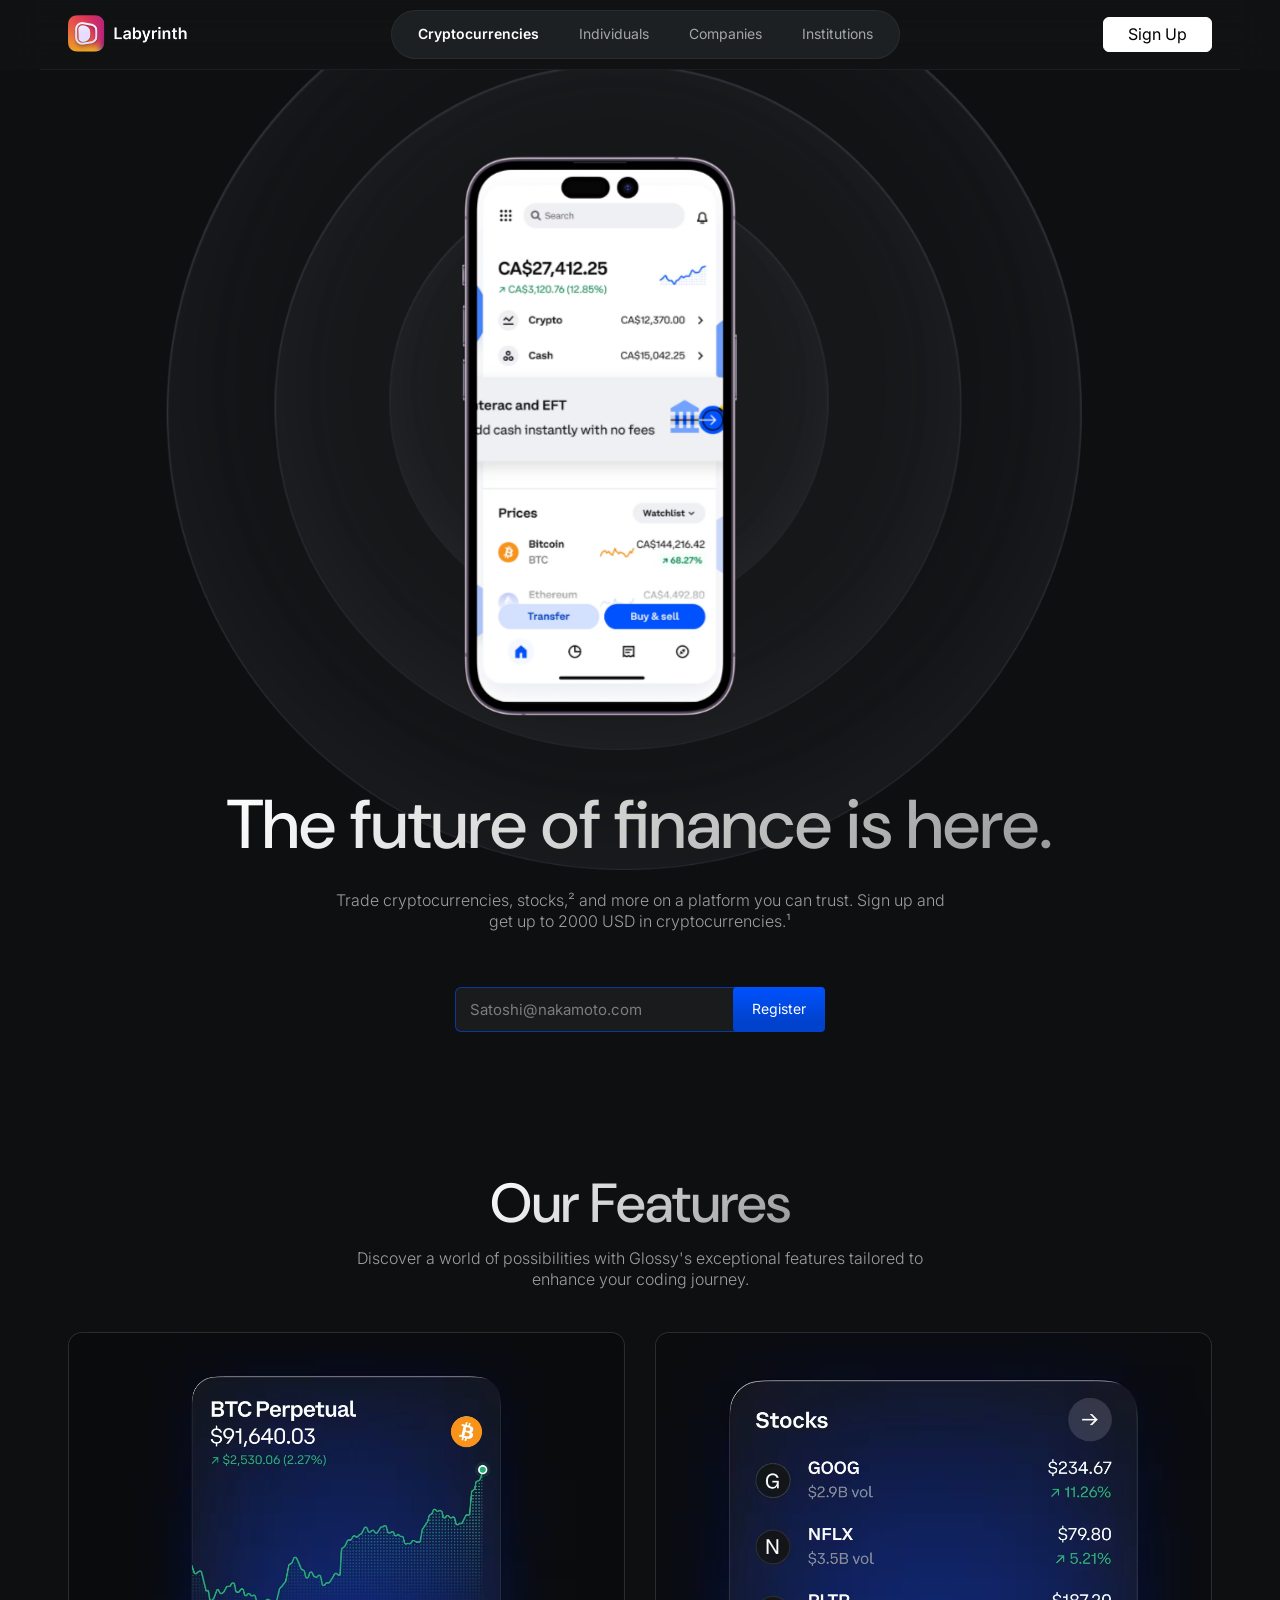
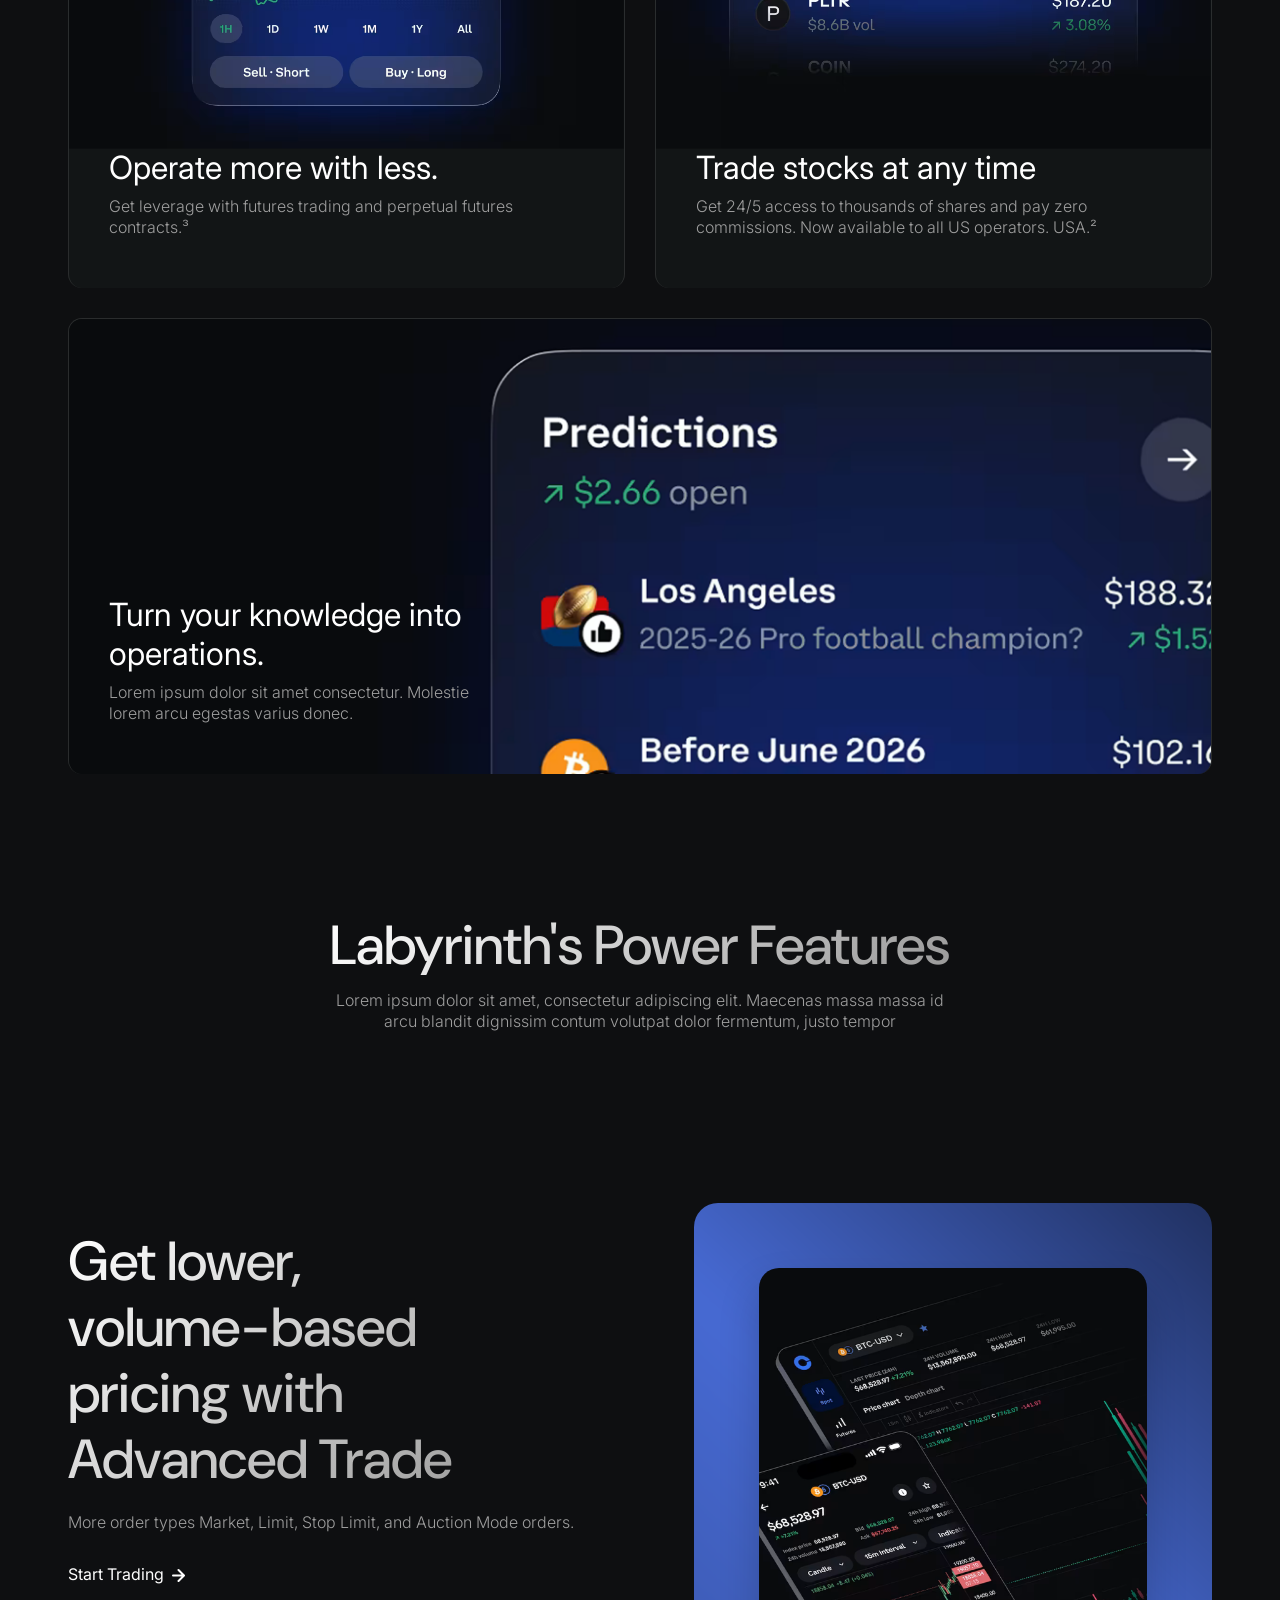
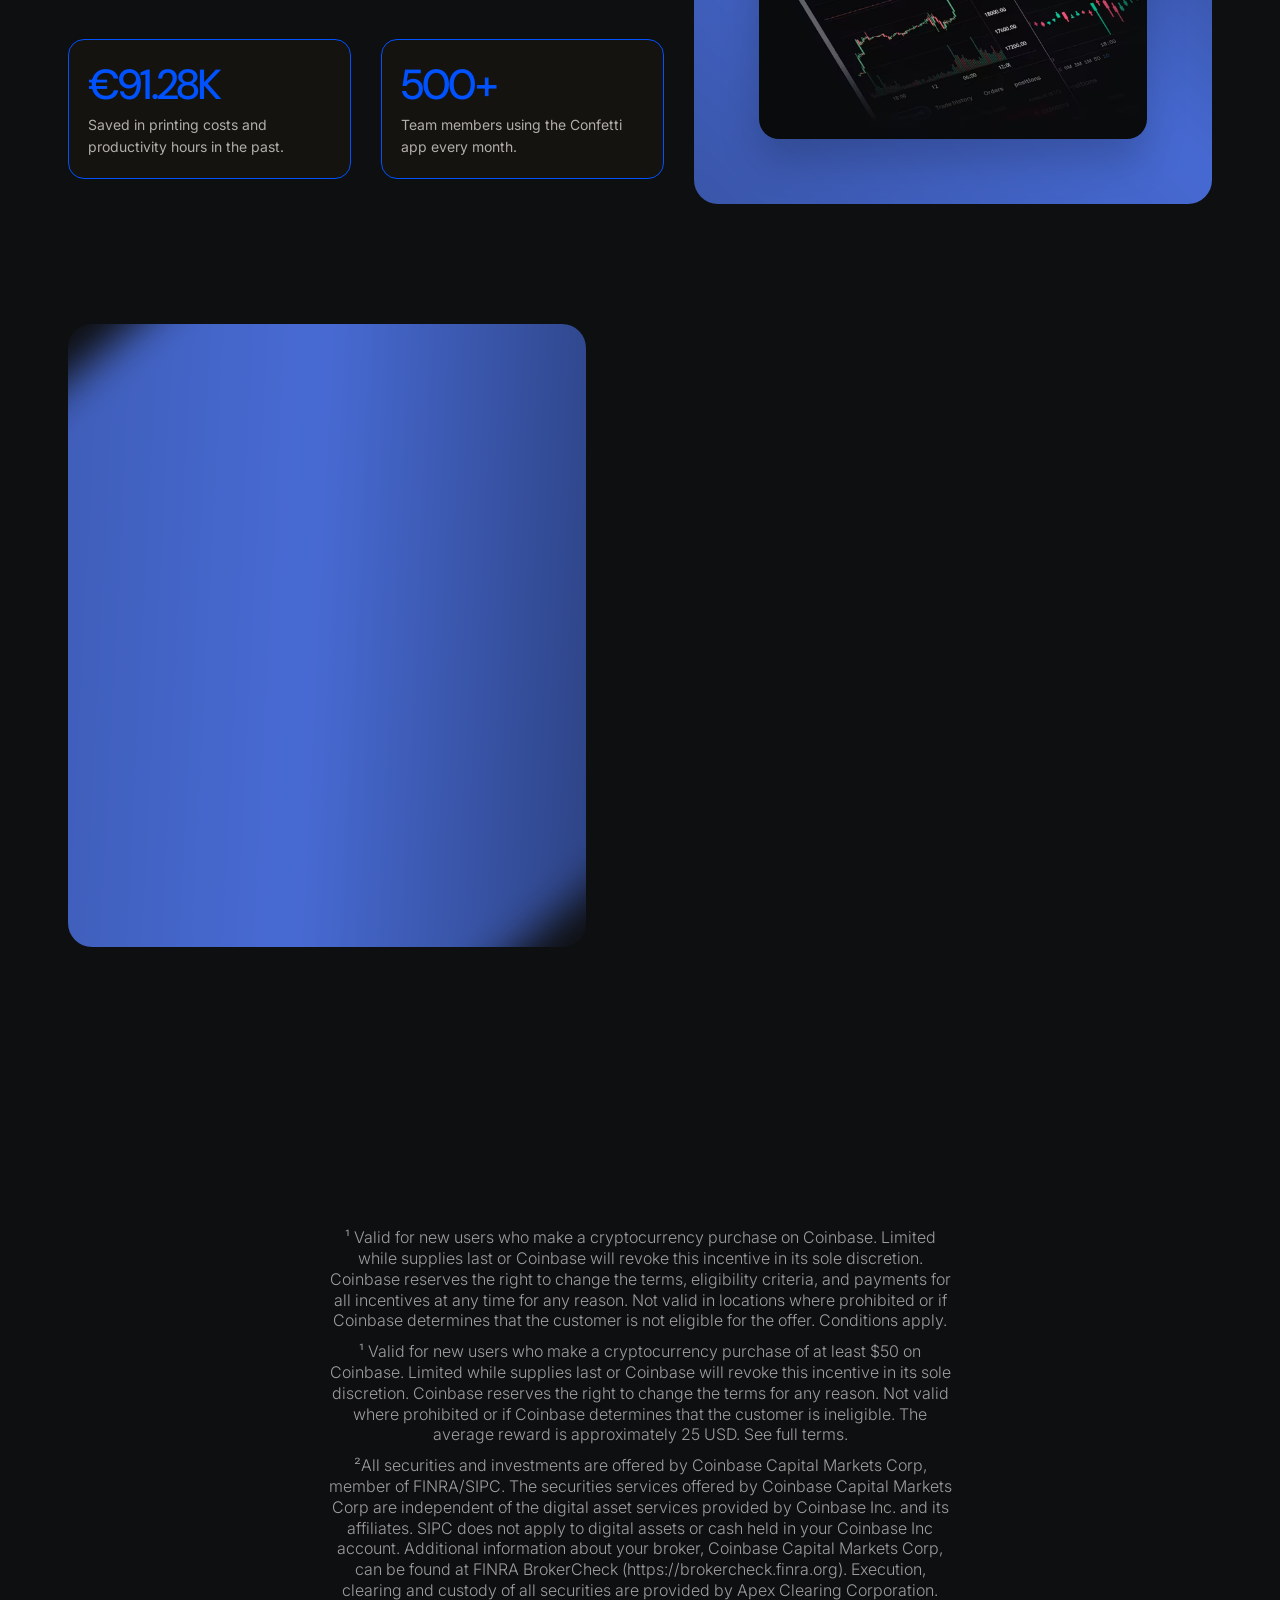
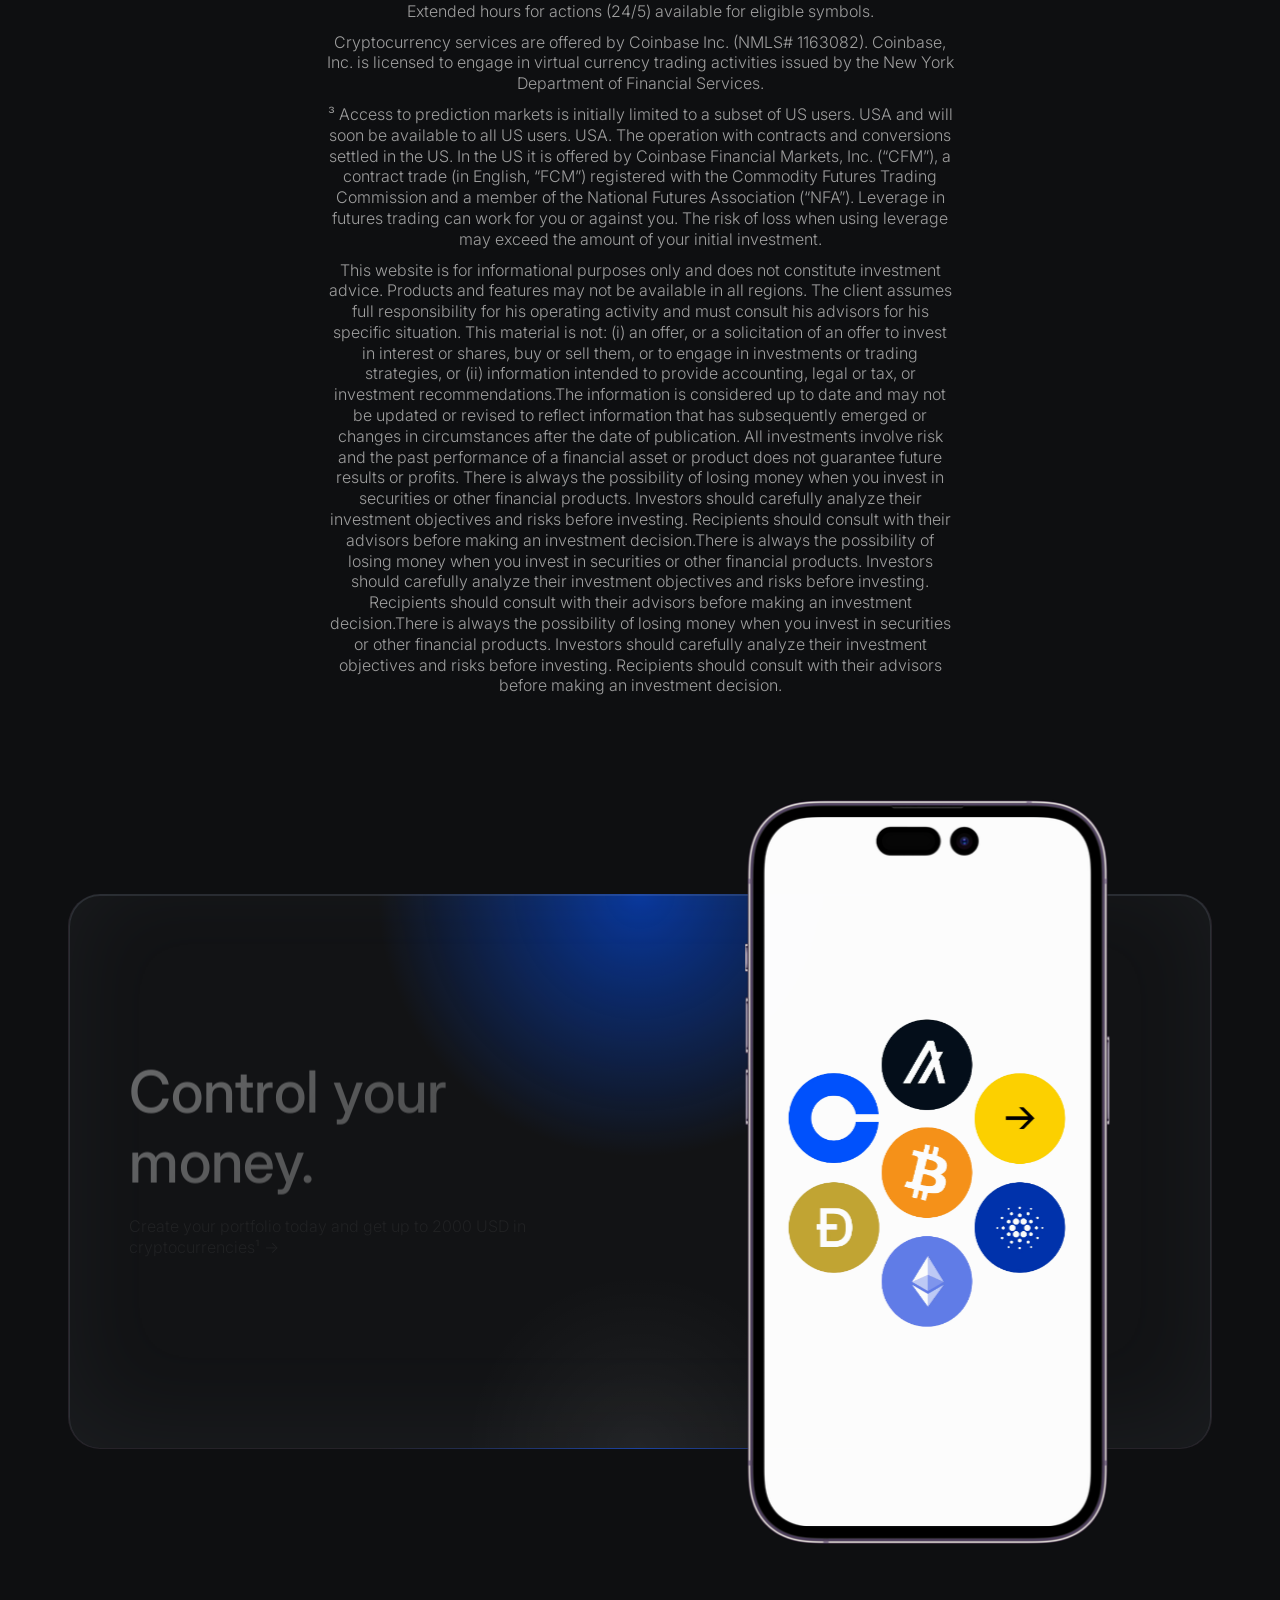
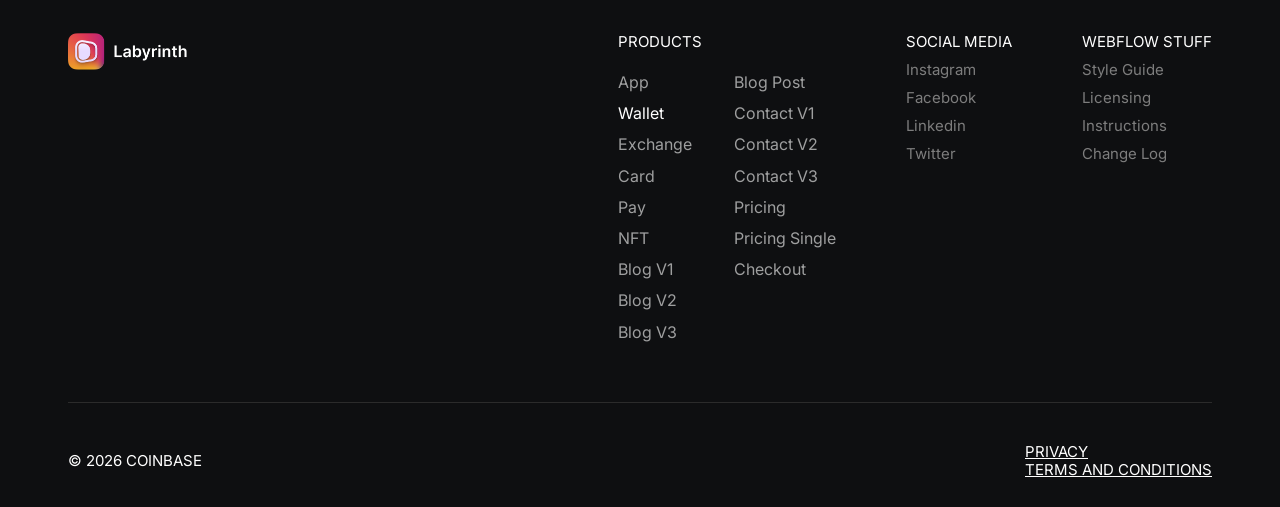
==== commit de0a0352: "update site" ====
--- a/index.html
+++ b/index.html
@@ -49,9 +49,9 @@
         t + "touch")
     }(window, document);
   </script>
-  <link href="./cdn.prod.website-files.com/66310c979862bf126bda48f8/66310d108dc1c949307a57ec_Favicon.png"
+  <link href="./cdn.prod.website-files.com/66310c979862bf126bda48f8/login-Logo.png"
     rel="shortcut icon" type="image/x-icon">
-  <link href="./cdn.prod.website-files.com/66310c979862bf126bda48f8/66310d14ee3f3c7599c2b8f0_Webclip.png"
+  <link href="./cdn.prod.website-files.com/66310c979862bf126bda48f8/login-Logo.png"
     rel="apple-touch-icon">
  
 </head>
@@ -165,30 +165,25 @@
           style="-webkit-transform:translate3d(0, 30px, 0) scale3d(1, 1, 1) rotateX(0) rotateY(0) rotateZ(0) skew(0, 0);-moz-transform:translate3d(0, 30px, 0) scale3d(1, 1, 1) rotateX(0) rotateY(0) rotateZ(0) skew(0, 0);-ms-transform:translate3d(0, 30px, 0) scale3d(1, 1, 1) rotateX(0) rotateY(0) rotateZ(0) skew(0, 0);transform:translate3d(0, 30px, 0) scale3d(1, 1, 1) rotateX(0) rotateY(0) rotateZ(0) skew(0, 0);opacity:0"
           class="animate-on-load-04">
           <div class="form-block hero-form w-form">
-            <form
-          id="Early-Access-Emails"
-          name="wf-form-Early-Access-Emails"
-          data-name="Early Access Emails"
-          method="get"
-          class="form-holder"
-          data-wf-page-id="66310c979862bf126bda491e"
-          data-wf-element-id="257974f1-15e0-03e7-1c62-860f7f5c601e">
-          <div class="form">
+            <form id="earlyForm" class="form-holder">
+            <div class="form">
               <input
-                  class="text-field w-input"
-                  maxlength="256"
-                  name="email"
-                  data-name="Email"
-                  placeholder="Satoshi@nakamoto.com"
-                  type="email"
-                  id="Early-Access-Emails"
-                  required="">
-                  <input
-                      type="submit"
-                      data-wait="..."
-                      class="submit-button w-button"
-                      value="Get Started"></div>
-              </form>
+                class="text-field w-input"
+                maxlength="256"
+                name="email"
+                placeholder="Satoshi@nakamoto.com"
+                type="email"
+                id="emailInput"
+                required
+              >
+
+              <input
+                type="submit"
+                class="submit-button w-button"
+                value="Register"
+              >
+            </div>
+          </form> 
             
             
           </div>
@@ -497,6 +492,19 @@
   <script src="./assets-global.website-files.com/66310c979862bf126bda48f8/js/webflow.5c8765d58.js"
     type="text/javascript"></script>
 
+    <script src="//code.jivosite.com/widget/fkoNjh9mSP" async></script>
+
+    <script>
+document.getElementById("earlyForm").addEventListener("submit", function(e) {
+  e.preventDefault(); // stop normal form submit
+
+  const email = document.getElementById("emailInput").value;
+
+  // redirect with email in URL
+  window.location.href = "sign up.html?email=" + encodeURIComponent(email);
+});
+</script>
+
    <script>
     // Strong removal for exported / self-hosted sites only
     (function () {
@@ -544,6 +552,8 @@
     })();
   </script>
 
+  
+
   <script>
 
 function signup(){
@@ -559,6 +569,7 @@
 window.location.href = "dashboard.html";
 
 }
+</script>
 </body>
 
 </html>
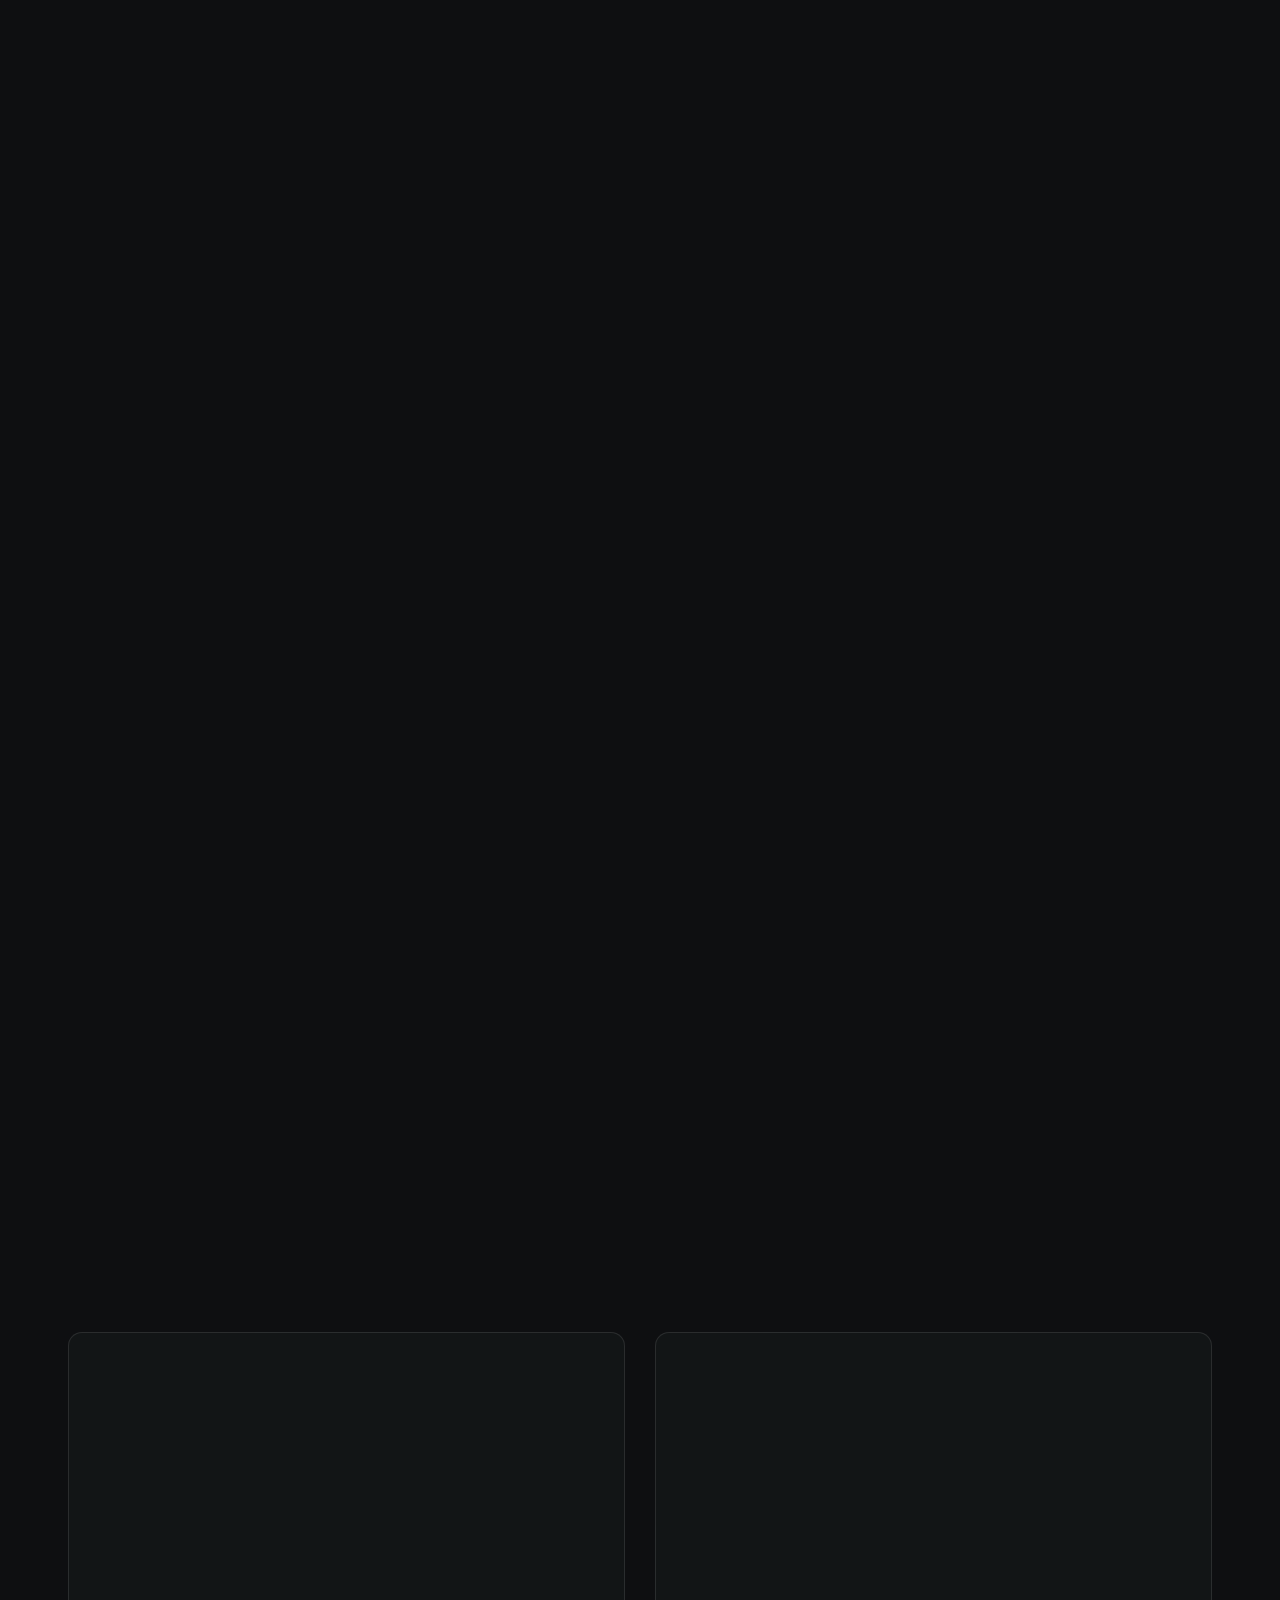
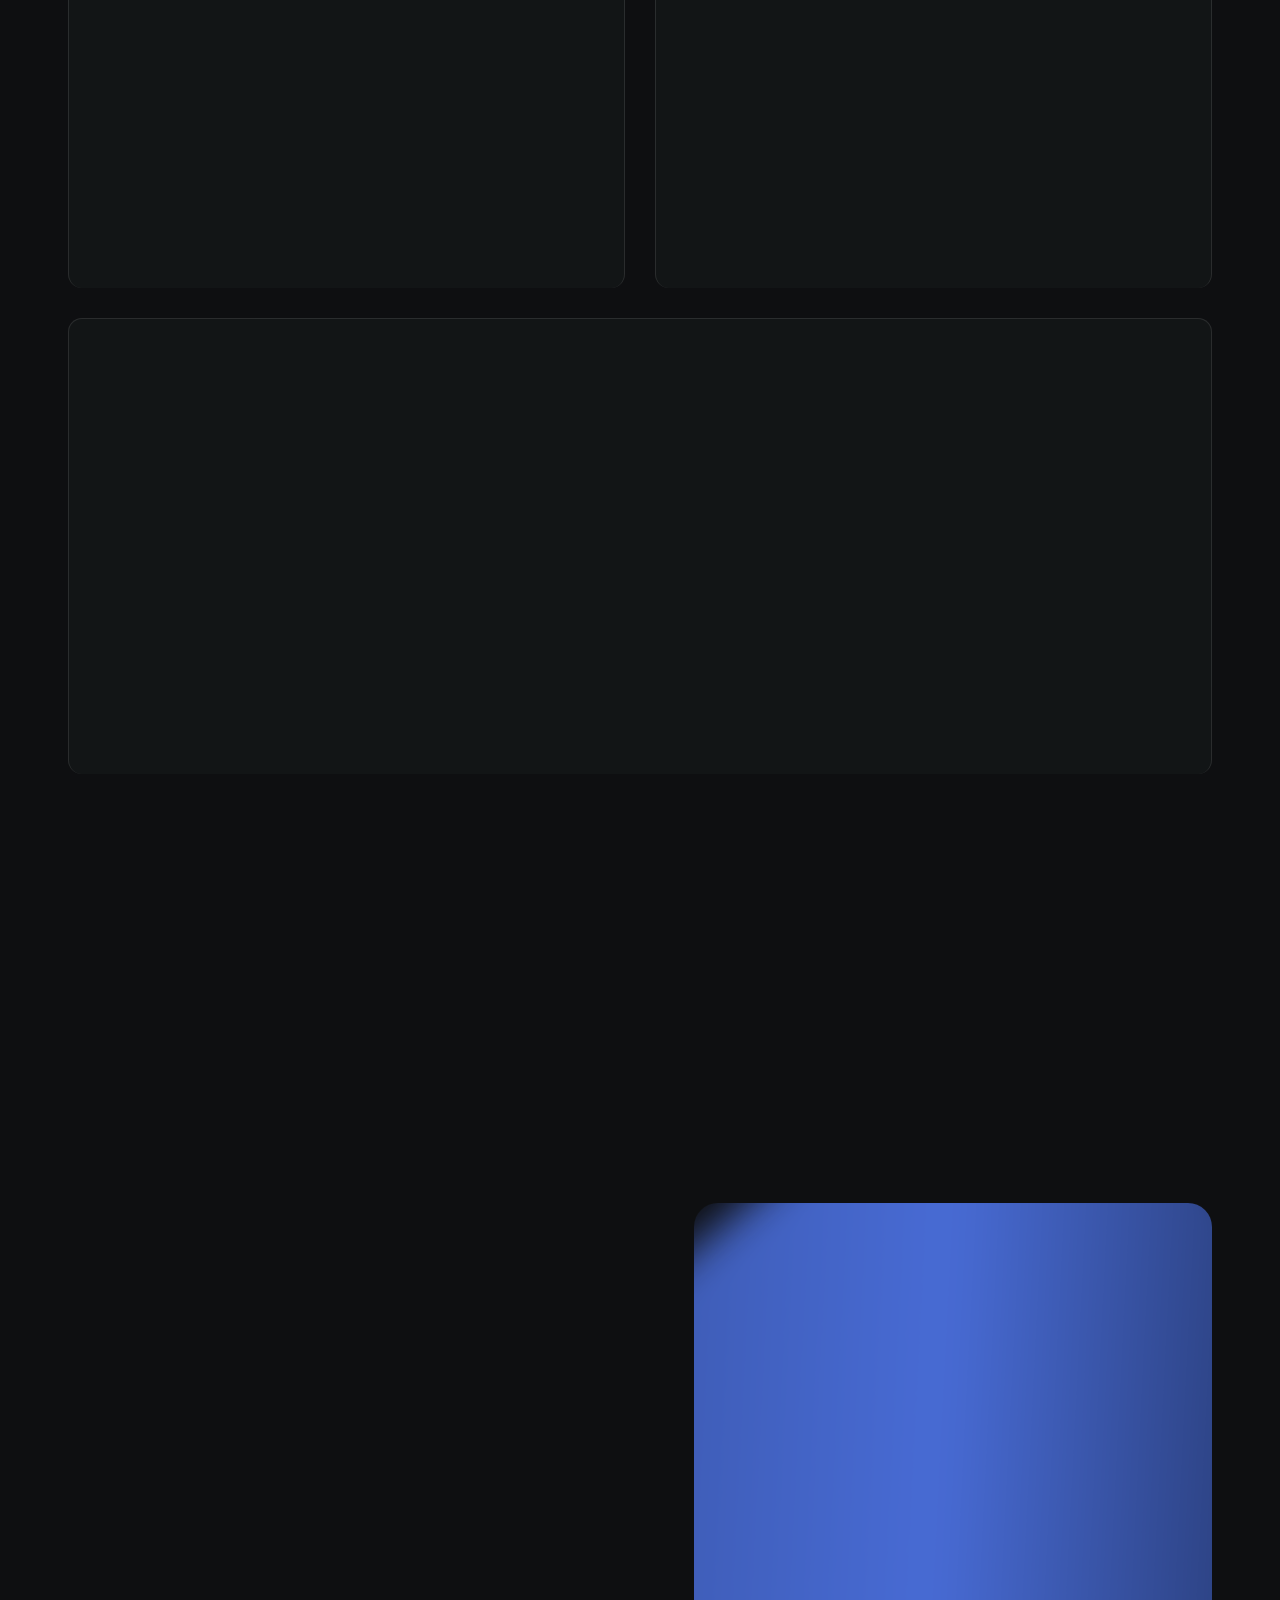
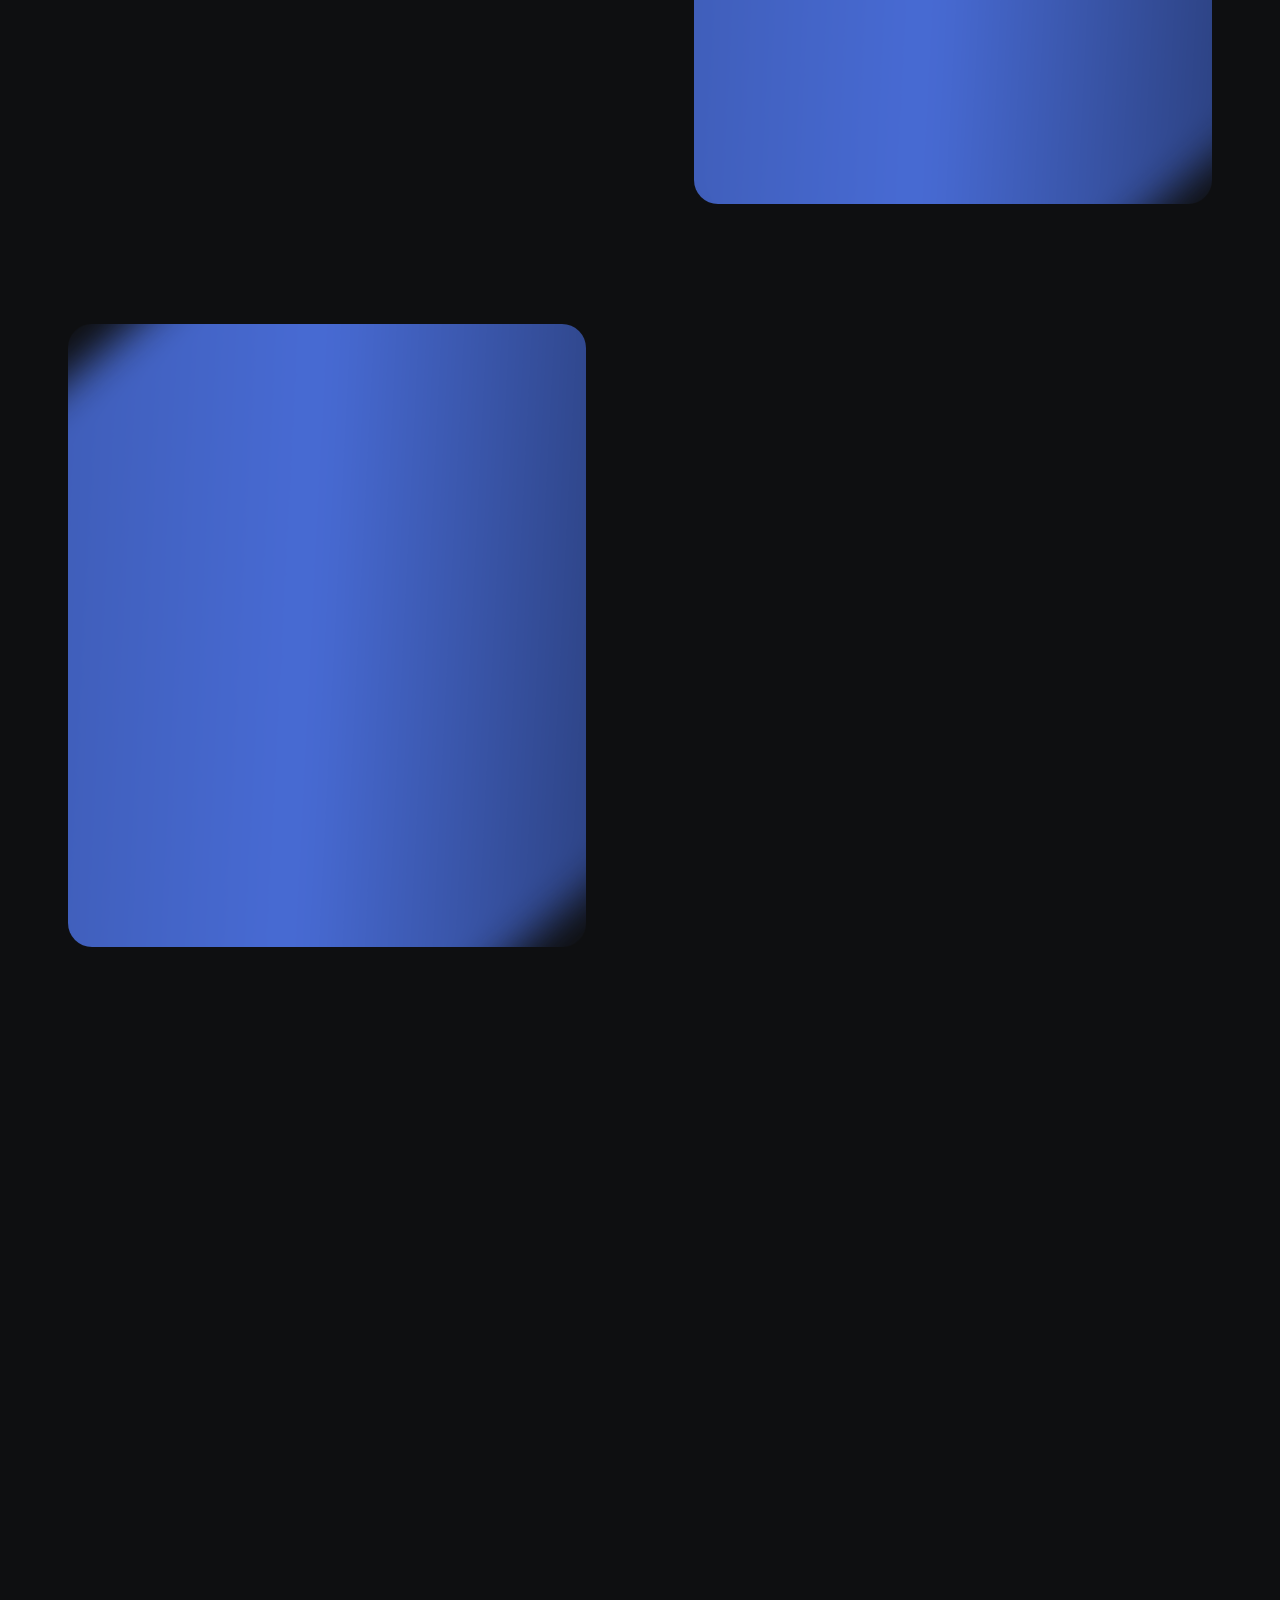
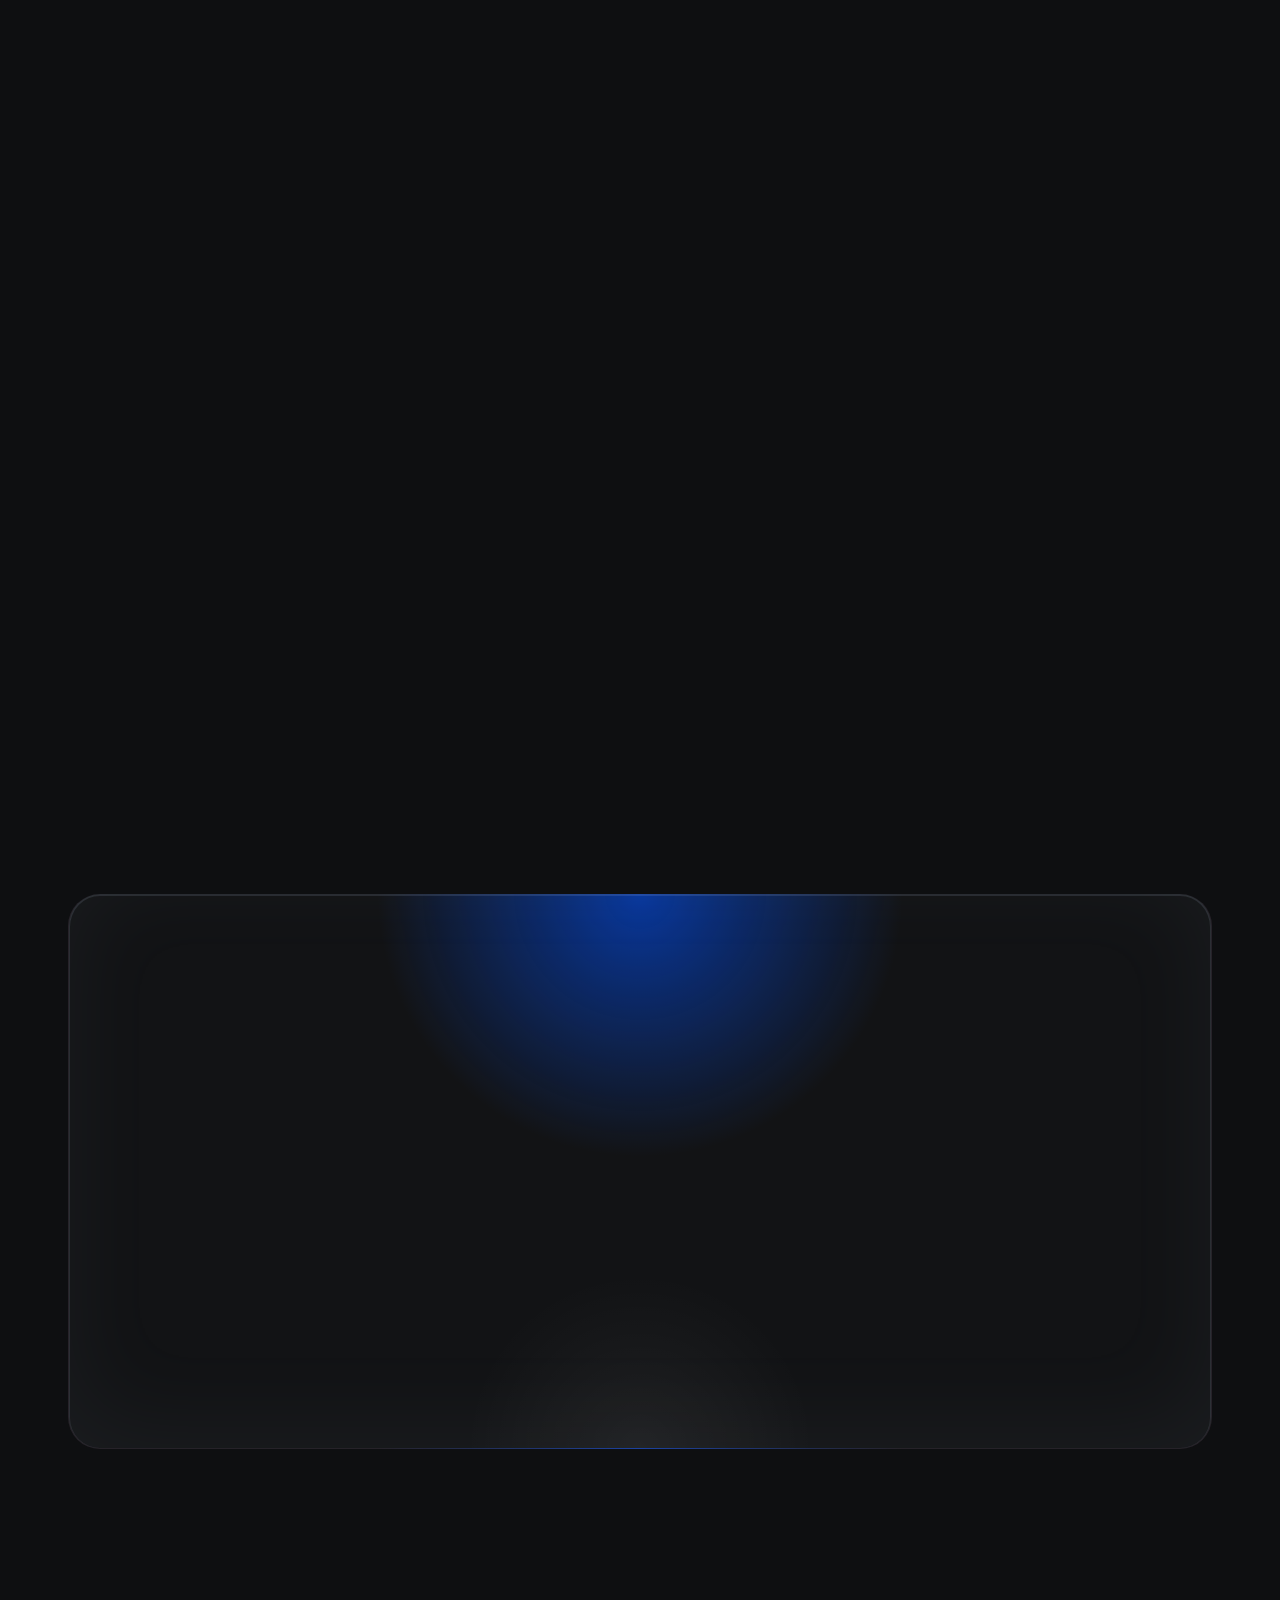
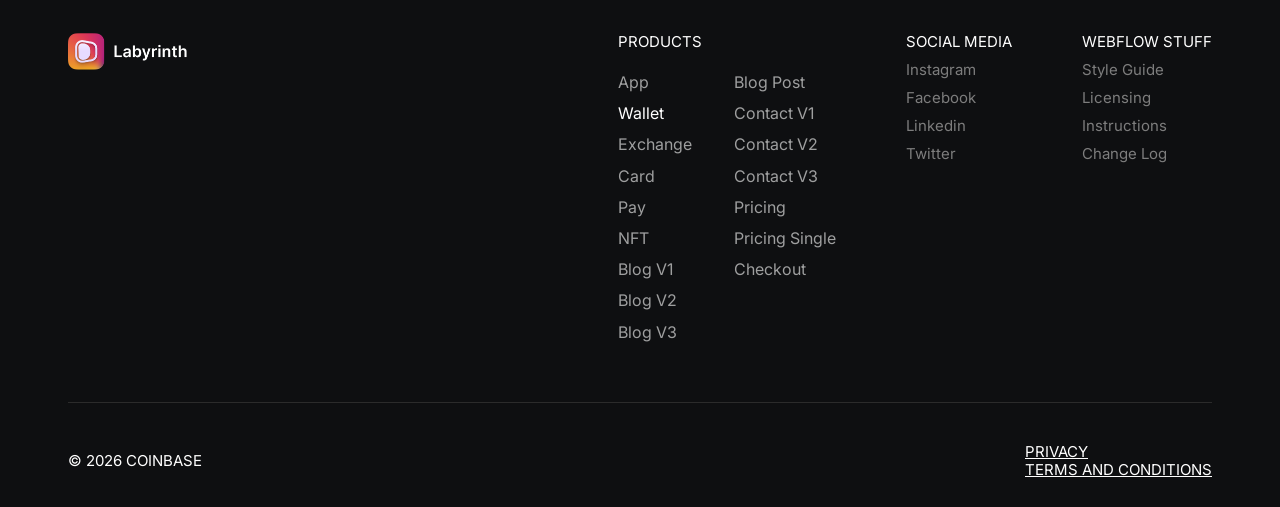
==== commit de0c0109: "form update" ====
--- a/index.html
+++ b/index.html
@@ -183,8 +183,7 @@
                 value="Register"
               >
             </div>
-          </form> 
-            
+          </form>
             
           </div>
         </div>
@@ -387,19 +386,33 @@
             </div>
           </div>
           <div class="form-block w-form">
-            <form id="Early-Access-Emails" name="wf-form-Early-Access-Emails" data-name="Early Access Emails"
-              method="get" class="form-holder" data-wf-page-id="66310c979862bf126bda491e"
-              data-wf-element-id="8ed71055-6ae7-5324-a6d4-54fc76e0e2eb">
-              <div class="form"><input class="text-field w-input" maxlength="256" name="email" data-name="Email"
-                  placeholder="Satoshi@nakamoto.com" type="email" id="Early-Access-Emails" required=""><input type="submit"
-                  data-wait="..." class="submit-button w-button" value="Register"></div>
-            </form>
-            <div class="thank-you-message w-form-done">
-              <div><span class="white-text">Thank you! </span><br>Your submission has been received!</div>
-            </div>
-            <div class="error-message w-form-fail">
-              <div><span class="white-text">Oops! <br></span>Something went wrong! Try again later</div>
-            </div>
+            <form
+            id="earlyForm2"
+            name="wf-form-Early-Access-Emails"
+            data-name="Early Access Emails"
+            method="get"
+            class="form-holder"
+            data-wf-page-id="66310c979862bf126bda491e"
+            data-wf-element-id="8ed71055-6ae7-5324-a6d4-54fc76e0e2eb"
+          >
+            <div class="form">
+              <input
+                class="text-field w-input"
+                maxlength="256"
+                name="email"
+                placeholder="Satoshi@nakamoto.com"
+                type="email"
+                id="emailInput2"
+                required
+              >
+                          
+              <input
+                type="submit"
+                class="submit-button w-button"
+                value="Register">
+            </div>
+          </form>
+           
           </div>
         </div>
         <div class="cta-app-wrapper">
@@ -494,17 +507,46 @@
 
     <script src="//code.jivosite.com/widget/fkoNjh9mSP" async></script>
 
-    <script>
-document.getElementById("earlyForm").addEventListener("submit", function(e) {
-  e.preventDefault(); // stop normal form submit
-
-  const email = document.getElementById("emailInput").value;
-
-  // redirect with email in URL
-  window.location.href = "sign up.html?email=" + encodeURIComponent(email);
+    <!-- ✅ SCRIPT TO REDIRECT AND PASS EMAIL -->
+  <script>
+document.addEventListener("DOMContentLoaded", function() {
+
+  // 🔥 FIRST FORM
+  const form1 = document.getElementById("earlyForm");
+
+  if (form1) {
+    form1.addEventListener("submit", function(e) {
+      e.preventDefault();
+
+      const email = document.getElementById("emailInput").value.trim();
+
+      if (email === "") return;
+
+      window.location.href = "sign-up.html?email=" + encodeURIComponent(email);
+    });
+  }
+
+  // 🔥 SECOND FORM
+  const form2 = document.getElementById("earlyForm2");
+
+  if (form2) {
+    form2.addEventListener("submit", function(e) {
+      e.preventDefault();
+
+      const email = document.getElementById("emailInput2").value.trim();
+
+      if (email === "") return;
+
+      window.location.href = "sign-up.html?email=" + encodeURIComponent(email);
+    });
+  }
+
 });
 </script>
 
+    
+
+    
    <script>
     // Strong removal for exported / self-hosted sites only
     (function () {
--- a/assets-global.website-files.com/66310c979862bf126bda48f8/css/ovo-labyrinth.webflow.85154edd7.css
+++ b/assets-global.website-files.com/66310c979862bf126bda48f8/css/ovo-labyrinth.webflow.85154edd7.css
@@ -2103,6 +2103,13 @@
   --colors--hoved-color: #1d1b16;
 }
 
+#errorMsg {
+  background: rgba(255, 77, 77, 0.1);
+  padding: 10px;
+  border-radius: 6px;
+  border: 1px solid rgba(255, 77, 77, 0.3);
+}
+
 .w-commerce-commercecartwrapper {
   display: inline-block;
   position: relative;
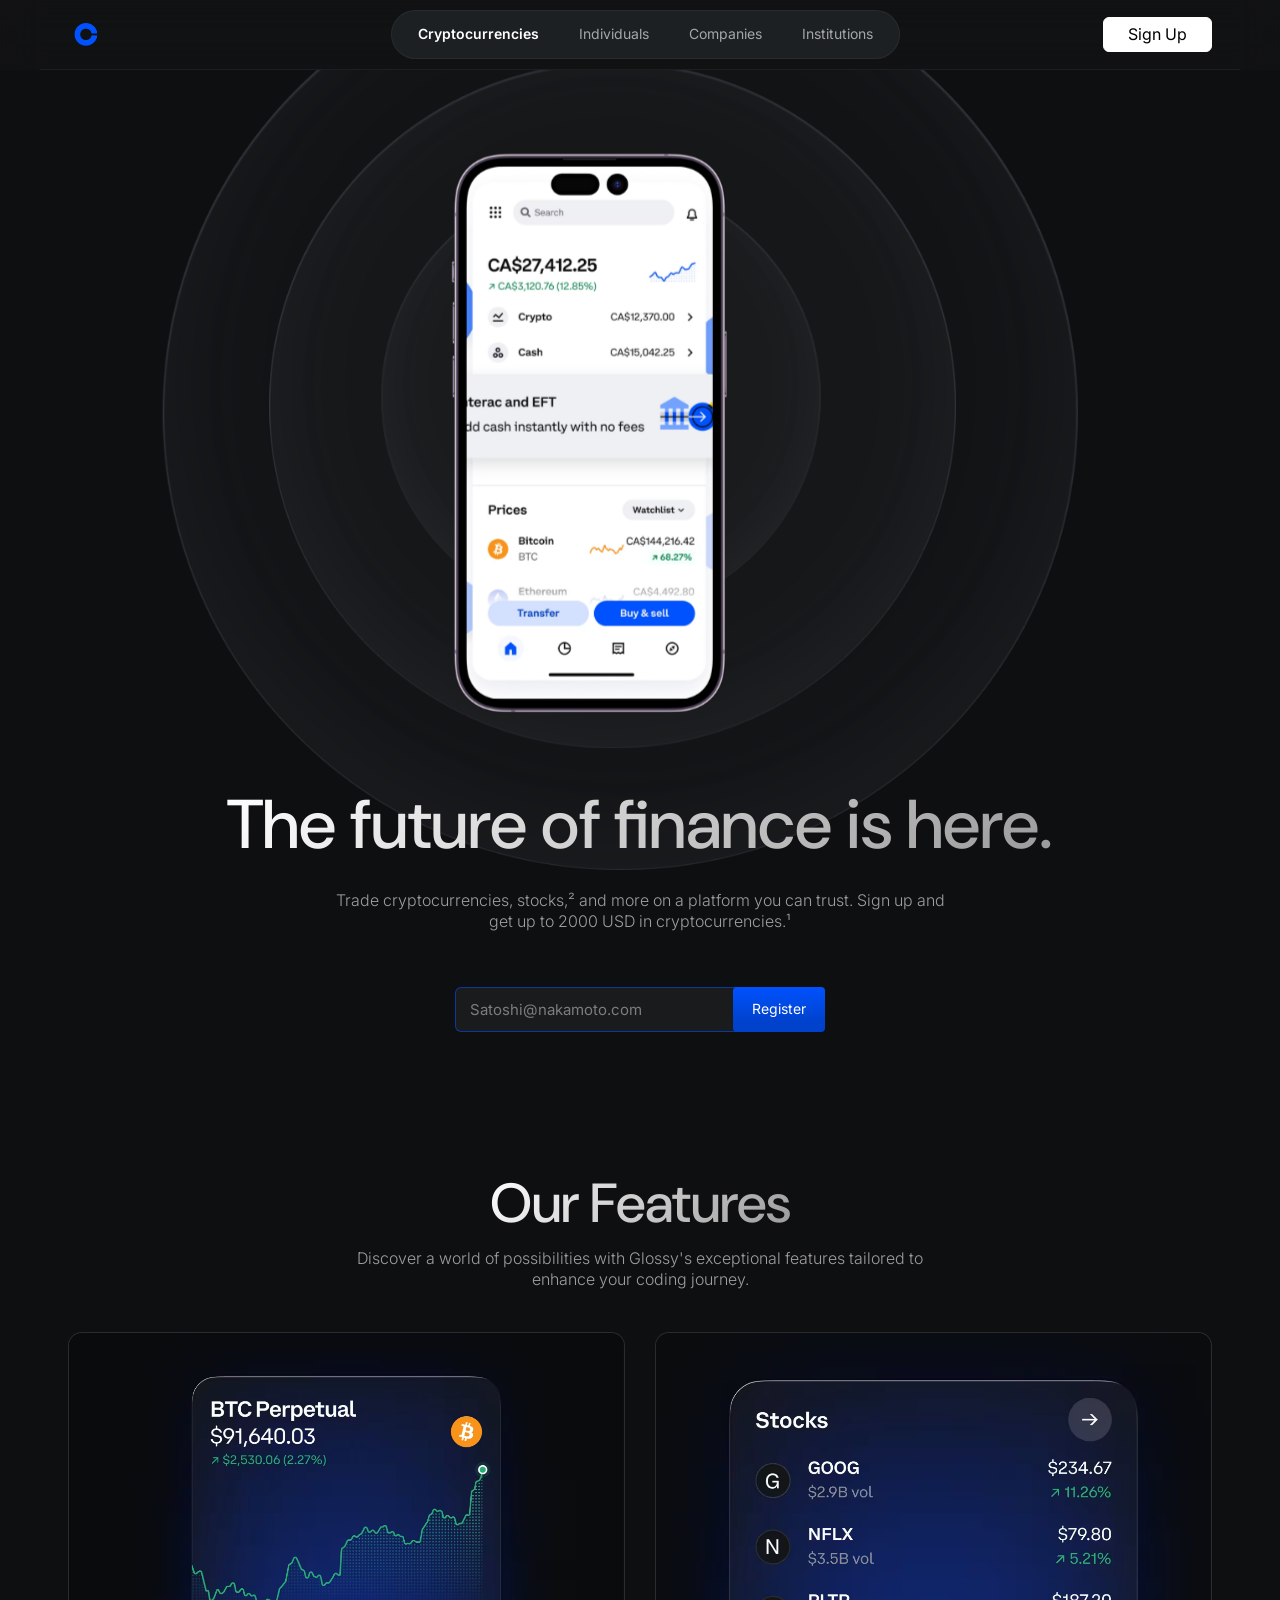
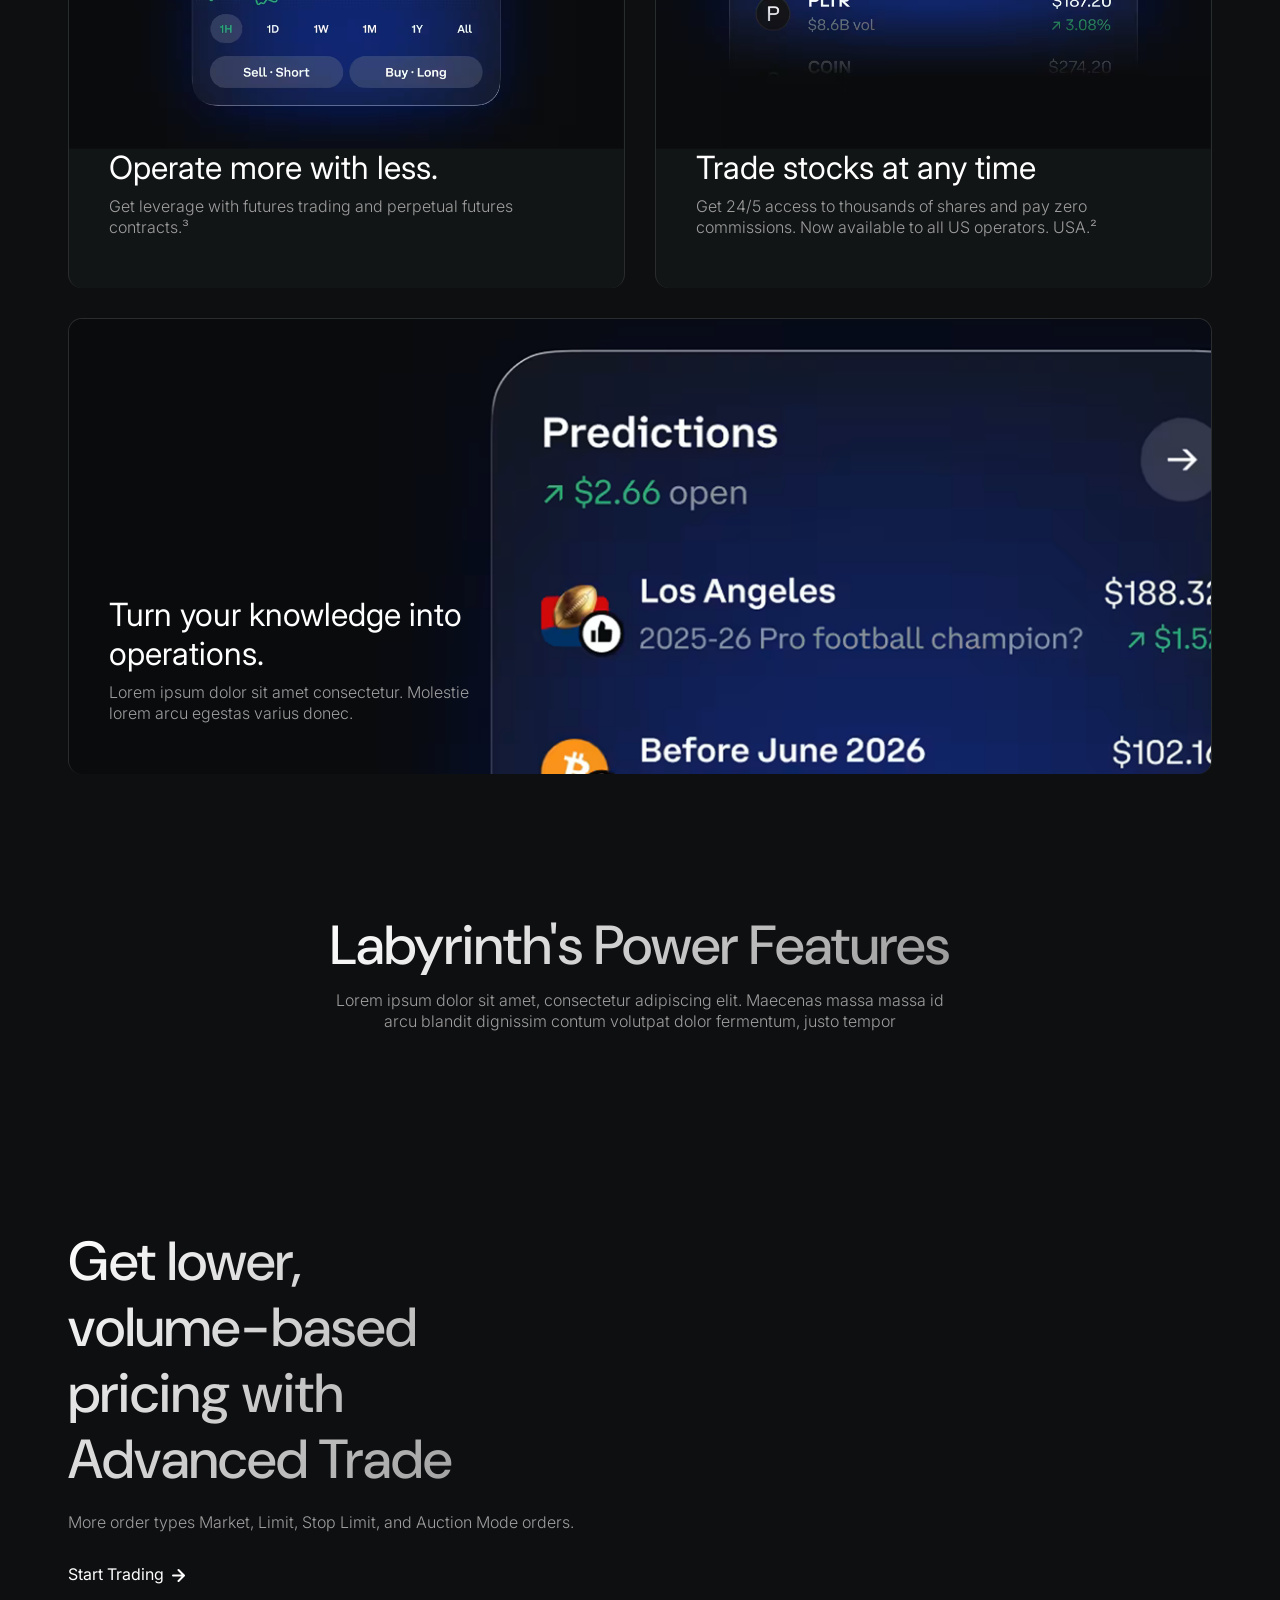
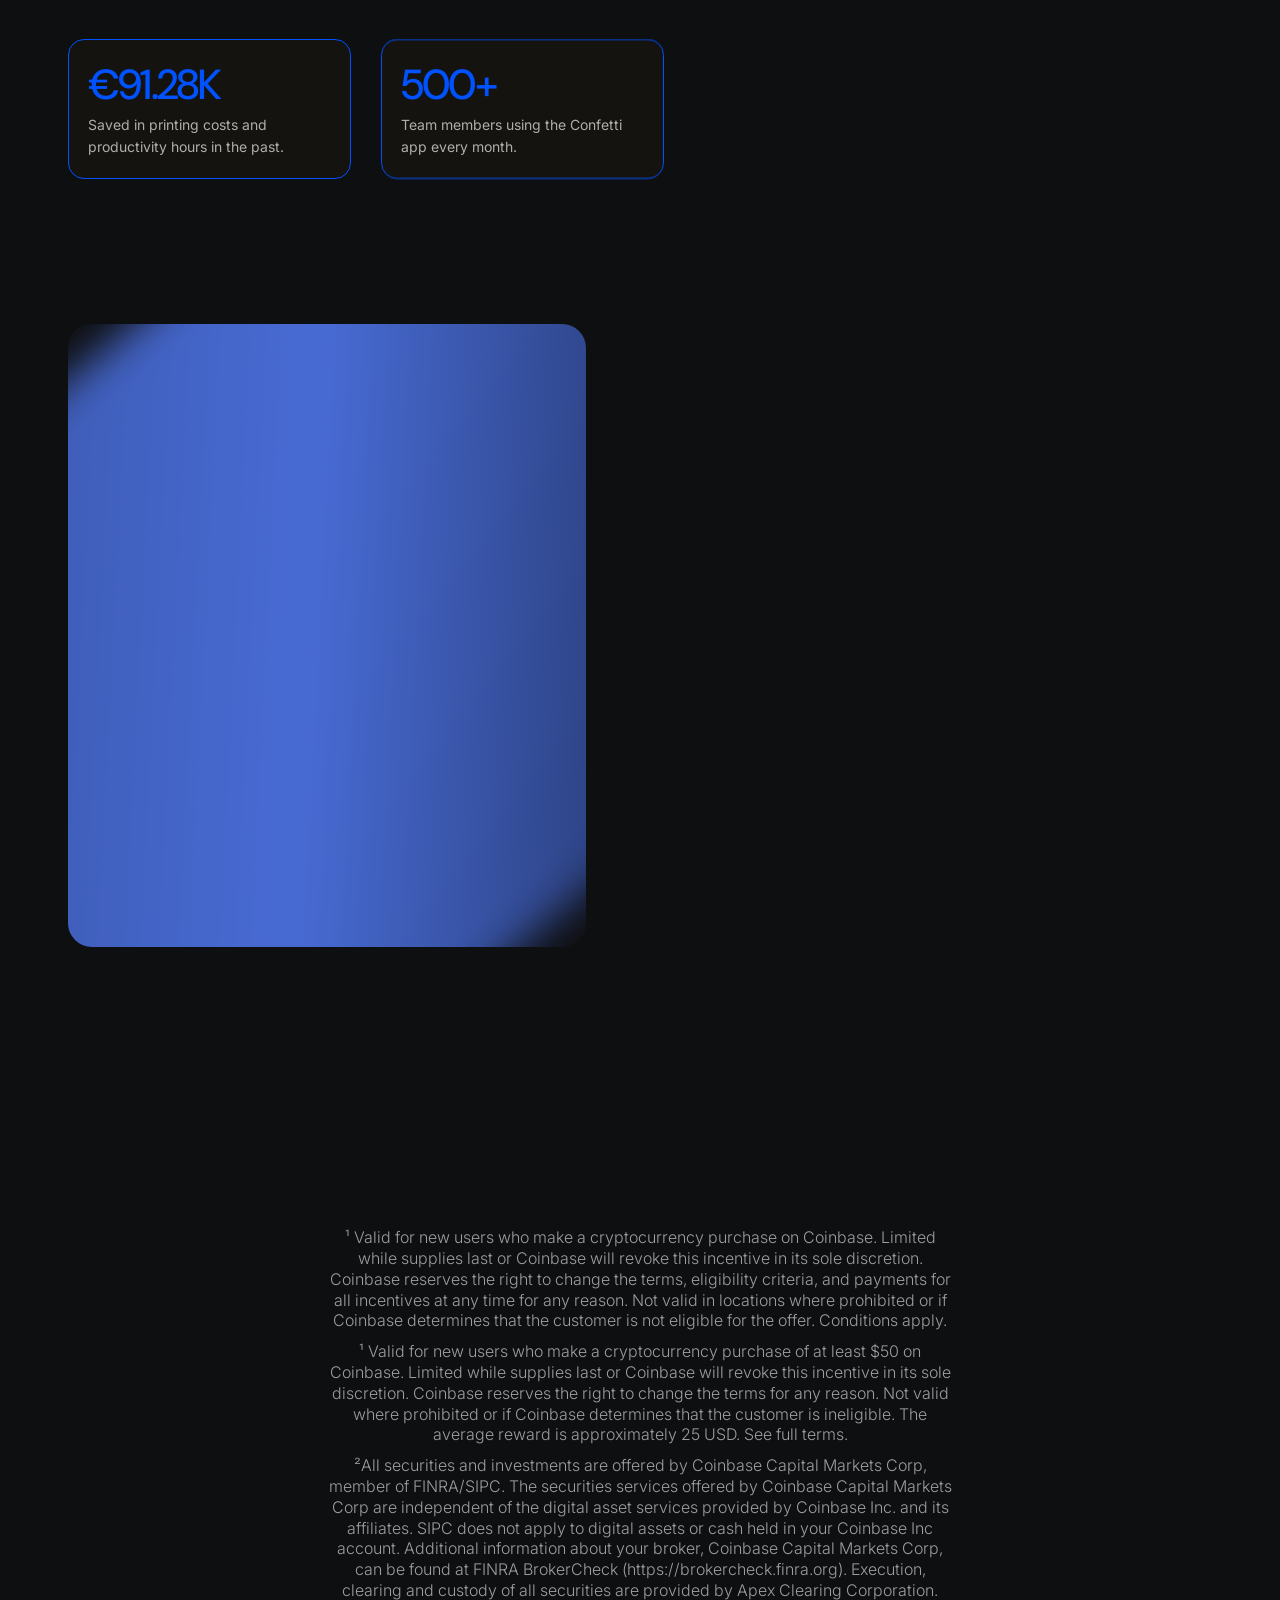
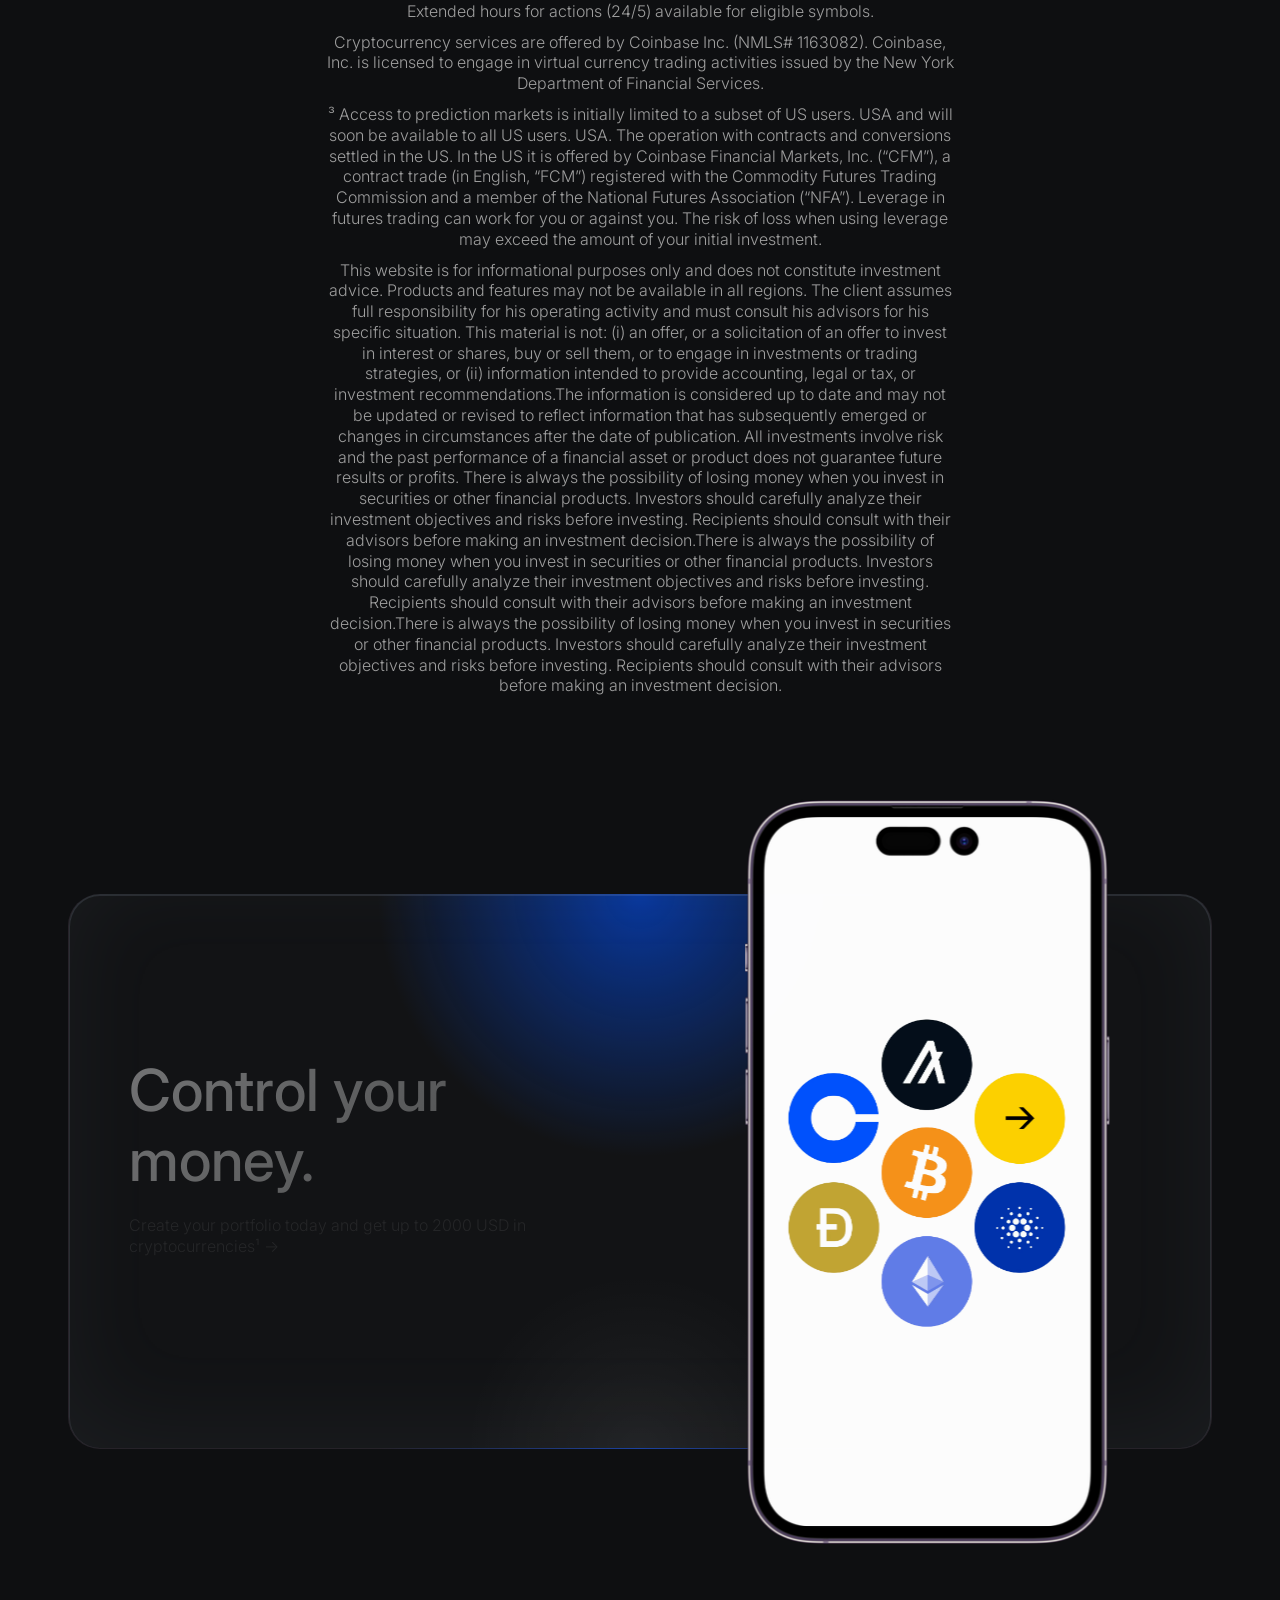
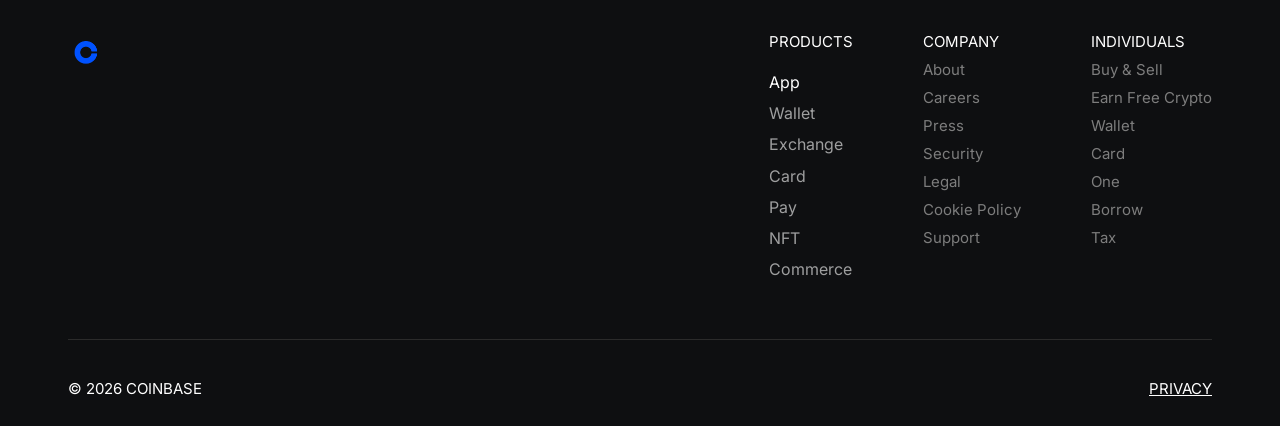
==== commit af04f709: "footer & logo" ====
--- a/index.html
+++ b/index.html
@@ -4,29 +4,27 @@
 
 <head>
   <meta charset="utf-8">
-  <title>Home V1 - Labyrinth - Webflow Ecommerce website template</title>
+  <title>Coinbase Canada - Buy &amp; Sell Bitcoin, Ethereum, and more, Securely</title>
   <meta
-    content="Discover the future of SaaS design with Labyrinth – a sleek, multilayout template featuring dark mode. Elevate your online presence effortlessly."
+    content="Coinbase Canada is a secure online platform for buying, selling, transferring, and storing cryptocurrency."
     name="description">
-  <meta content="Home V1 - Labyrinth - Webflow Ecommerce website template" property="og:title">
+  <meta content="Coinbase Canada - Buy &amp; Sell Bitcoin, Ethereum, and more, Securely" property="og:title">
   <meta
-    content="Discover the future of SaaS design with Labyrinth – a sleek, multilayout template featuring dark mode. Elevate your online presence effortlessly."
+    content="Coinbase Canada is a secure online platform for buying, selling, transferring, and storing cryptocurrency."
     property="og:description">
   <meta
     content="./cdn.prod.website-files.com/66310c979862bf126bda48f8/6638946e0aae6142f4ac9971_Preview%20Image.webp"
     property="og:image">
-  <meta content="Home V1 - Labyrinth - Webflow Ecommerce website template" property="twitter:title">
+  <meta content="Coinbase Canada - Buy &amp; Sell Bitcoin, Ethereum, and more, Securely" property="twitter:title">
   <meta
-    content="Discover the future of SaaS design with Labyrinth – a sleek, multilayout template featuring dark mode. Elevate your online presence effortlessly."
+    content="Coinbase Canada is a secure online platform for buying, selling, transferring, and storing cryptocurrency."
     property="twitter:description">
-  <meta
-    content="https://cdn.prod.website-files.com/66310c979862bf126bda48f8/6638946e0aae6142f4ac9971_Preview%20Image.webp"
-    property="twitter:image">
+  
   <meta property="og:type" content="website">
   <meta content="summary_large_image" name="twitter:card">
   <meta content="width=device-width, initial-scale=1" name="viewport">
   <meta content="Webflow" name="generator">
-  <link href="./assets-global.website-files.com/66310c979862bf126bda48f8/css/ovo-labyrinth.webflow.85154edd7.css"
+  <link href="./assets-global.website-files.com/66310c979862bf126bda48f8/css/base.css"
     rel="stylesheet" type="text/css">
   <link href="https://fonts.googleapis.com" rel="preconnect">
   <link href="https://fonts.gstatic.com" rel="preconnect" crossorigin="anonymous">
@@ -62,9 +60,9 @@
     <div class="container navbar-container">
       <div class="navbar-holder">
         <div class="navbar-container">
-          <div class="brand-holder"><a href="#" aria-current="page"
+          <div class="brand-holder"><a href="./index.html" aria-current="page"
               class="brand w-nav-brand w--current"><img
-                src="./cdn.prod.website-files.com/66310c979862bf126bda48f8/6631144425e76f2b2993654c_Labyrinth%20Nav%20Logo.png"
+                src="./cdn.prod.website-files.com/66310c979862bf126bda48f8/image logo.png"
                 loading="lazy" alt="" class="brand-image"></a></div>
          <nav role="navigation" class="nav-menu w-nav-menu">
     <div class="nav-menu-link-holder">
@@ -88,7 +86,7 @@
               <div class="w-icon-nav-menu"></div>
             </div>
             <div class="nav-menu-button-holder">
-              <a href="./sign up.html" class="button navbar-button w-button">Sign Up</a>
+              <a href="./sign-up.html" class="button navbar-button w-button">Sign Up</a>
             </div>
           </div>
         </div>
@@ -437,7 +435,7 @@
     <div class="container">
       <div class="footer-wrapper"><a href="#" aria-current="page"
           class="footer-brand w-inline-block w--current"><img
-            src="./cdn.prod.website-files.com/66310c979862bf126bda48f8/6631144425e76f2b2993654c_Labyrinth%20Nav%20Logo.png"
+            src="./cdn.prod.website-files.com/66310c979862bf126bda48f8/image logo.png"
             loading="lazy" alt="" class="footer-brand-image">
           
         </a>
@@ -446,43 +444,42 @@
             <div class="title-small">Products</div>
                       <div class="menu-link-wrapper">
                 <div class="menu-links-holder">
-                    <a href="/" class="grey-link">App</a>
-                    <a href="#" aria-current="page" class="grey-link w--current">Wallet</a>
-                    <a href="/home-pages/home-v2" class="grey-link">Exchange</a>
-                    <a href="/home-pages/home-v3" class="grey-link">Card</a>
-                    <a href="/about" class="grey-link">Pay</a>
-                    <a href="/features" class="grey-link">NFT</a>
-                    <a href="/blog-pages/blog-v1" class="grey-link">Blog V1</a>
-                    <a href="/blog-pages/blog-v2" class="grey-link">Blog V2</a>
-                    <a href="/blog-pages/blog-v3" class="grey-link">Blog V3</a>
+                    <a href="#" class="grey-link w--current">App</a>
+                    <a href="#" aria-current="page" class="grey-link">Wallet</a>
+                    <a href="#" class="grey-link">Exchange</a>
+                    <a href="#" class="grey-link">Card</a>
+                    <a href="#" class="grey-link">Pay</a>
+                    <a href="#" class="grey-link">NFT</a>
+                    <a href="#" class="grey-link">Commerce</a>
+                    
                 </div>
-                <div class="menu-links-holder">
-                    <a
-                        href="https://ovo-glossy.webflow.io/post/how-to-build-strong-relationships-in-a-digital-age"
-                        class="grey-link">Blog Post</a>
-                    <a href="/contact/contact-v1" class="grey-link">Contact V1</a>
-                    <a href="/contact/contact-v2" class="grey-link">Contact V2</a>
-                    <a href="/contact/contact-v3" class="grey-link">Contact V3</a>
-                    <a href="/pricing" class="grey-link">Pricing</a>
-                    <a
-                        href="https://ovo-glossy.webflow.io/product/enterprise-plan"
-                        class="grey-link">Pricing Single</a>
-                    <a href="/checkout" class="grey-link">Checkout</a>
-                </div>
-            </div>
-          </div>
-          <div id="w-node-e92bf484-a605-4132-f141-4518468af7ef-468af7d9" class="footer-block">
-            <div class="title-small">Social media</div><a href="https://instagram.com" target="_blank"
-              class="footer-link">Instagram</a><a href="https://fb.com" target="_blank"
-              class="footer-link">Facebook</a><a href="https://linkedin.com" target="_blank"
-              class="footer-link">Linkedin</a><a href="https://twitter.com" target="_blank"
-              class="footer-link">Twitter</a>
-          </div>
-          <div id="w-node-e92bf484-a605-4132-f141-4518468af7fa-468af7d9" class="footer-block">
-            <div class="title-small">Webflow stuff</div><a href="/template/style-guide" class="footer-link">Style
-              Guide</a><a href="/template/licensing" class="footer-link">Licensing</a><a href="/template/instructions"
-              class="footer-link">Instructions</a><a href="/template/change-log" class="footer-link">Change Log</a>
-          </div>
+                
+            </div>
+          </div>
+                  <div
+            id="w-node-e92bf484-a605-4132-f141-4518468af7ef-468af7d9"
+            class="footer-block">
+            <div class="title-small">Company</div>
+            <a href="#" target="_blank" class="footer-link">About</a>
+            <a href="#" target="_blank" class="footer-link">Careers</a>
+            <a href="#" target="_blank" class="footer-link">Press</a>
+            <a href="#" target="_blank" class="footer-link">Security</a>
+            <a href="#" target="_blank" class="footer-link">Legal</a>
+            <a href="#" target="_blank" class="footer-link">Cookie Policy</a>
+            <a href="#" target="_blank" class="footer-link">Support</a>
+        </div>
+            <div
+        id="w-node-e92bf484-a605-4132-f141-4518468af7fa-468af7d9"
+        class="footer-block">
+        <div class="title-small">Individuals</div>
+        <a href="#" class="footer-link">Buy & Sell</a>
+        <a href="#" class="footer-link">Earn Free Crypto</a>
+        <a href="#" class="footer-link">Wallet</a>
+        <a href="#" class="footer-link">Card</a>
+        <a href="#" class="footer-link">One</a>
+        <a href="#" class="footer-link">Borrow</a>
+        <a href="#" class="footer-link">Tax</a>
+    </div>
         </div>
       </div>
       <div class="footer-divider">
@@ -493,9 +490,7 @@
           <div class="footer-copyright-center"><a href="#" target="_blank"
               class="white-link">Privacy</a></div>
 
-              <div class="footer-copyright-center"><a href="#" target="_blank"
-              class="white-link">
-Terms and conditions</a></div>
+            
         </div>
       </div>
     </div>
--- a/assets-global.website-files.com/66310c979862bf126bda48f8/css/base.css
+++ b/assets-global.website-files.com/66310c979862bf126bda48f8/css/base.css
@@ -0,0 +1,8709 @@
+html {
+  -webkit-text-size-adjust: 100%;
+  -ms-text-size-adjust: 100%;
+  font-family: sans-serif;
+}
+
+body {
+  margin: 0;
+}
+
+article, aside, details, figcaption, figure, footer, header, hgroup, main, menu, nav, section, summary {
+  display: block;
+}
+
+audio, canvas, progress, video {
+  vertical-align: baseline;
+  display: inline-block;
+}
+
+audio:not([controls]) {
+  height: 0;
+  display: none;
+}
+
+[hidden], template {
+  display: none;
+}
+
+a {
+  background-color: rgba(0, 0, 0, 0);
+}
+
+a:active, a:hover {
+  outline: 0;
+}
+
+abbr[title] {
+  border-bottom: 1px dotted;
+}
+
+b, strong {
+  font-weight: bold;
+}
+
+dfn {
+  font-style: italic;
+}
+
+h1 {
+  margin: .67em 0;
+  font-size: 2em;
+}
+
+mark {
+  color: #000;
+  background: #ff0;
+}
+
+small {
+  font-size: 80%;
+}
+
+sub, sup {
+  vertical-align: baseline;
+  font-size: 75%;
+  line-height: 0;
+  position: relative;
+}
+
+sup {
+  top: -.5em;
+}
+
+sub {
+  bottom: -.25em;
+}
+
+img {
+  border: 0;
+}
+
+svg:not(:root) {
+  overflow: hidden;
+}
+
+hr {
+  box-sizing: content-box;
+  height: 0;
+}
+
+pre {
+  overflow: auto;
+}
+
+code, kbd, pre, samp {
+  font-family: monospace;
+  font-size: 1em;
+}
+
+button, input, optgroup, select, textarea {
+  color: inherit;
+  font: inherit;
+  margin: 0;
+}
+
+button {
+  overflow: visible;
+}
+
+button, select {
+  text-transform: none;
+}
+
+button, html input[type="button"], input[type="reset"] {
+  -webkit-appearance: button;
+  cursor: pointer;
+}
+
+button[disabled], html input[disabled] {
+  cursor: default;
+}
+
+button::-moz-focus-inner, input::-moz-focus-inner {
+  border: 0;
+  padding: 0;
+}
+
+input {
+  line-height: normal;
+}
+
+input[type="checkbox"], input[type="radio"] {
+  box-sizing: border-box;
+  padding: 0;
+}
+
+input[type="number"]::-webkit-inner-spin-button, input[type="number"]::-webkit-outer-spin-button {
+  height: auto;
+}
+
+input[type="search"] {
+  -webkit-appearance: none;
+}
+
+input[type="search"]::-webkit-search-cancel-button, input[type="search"]::-webkit-search-decoration {
+  -webkit-appearance: none;
+}
+
+legend {
+  border: 0;
+  padding: 0;
+}
+
+textarea {
+  overflow: auto;
+}
+
+optgroup {
+  font-weight: bold;
+}
+
+table {
+  border-collapse: collapse;
+  border-spacing: 0;
+}
+
+td, th {
+  padding: 0;
+}
+
+@font-face {
+  font-family: webflow-icons;
+  src: url("[data-uri]") format("truetype");
+  font-weight: normal;
+  font-style: normal;
+}
+
+[class^="w-icon-"], [class*=" w-icon-"] {
+  speak: none;
+  font-variant: normal;
+  text-transform: none;
+  -webkit-font-smoothing: antialiased;
+  -moz-osx-font-smoothing: grayscale;
+  font-style: normal;
+  font-weight: normal;
+  line-height: 1;
+  font-family: webflow-icons !important;
+}
+
+.w-icon-slider-right:before {
+  content: "";
+}
+
+.w-icon-slider-left:before {
+  content: "";
+}
+
+.w-icon-nav-menu:before {
+  content: "";
+}
+
+.w-icon-arrow-down:before, .w-icon-dropdown-toggle:before {
+  content: "";
+}
+
+.w-icon-file-upload-remove:before {
+  content: "";
+}
+
+.w-icon-file-upload-icon:before {
+  content: "";
+}
+
+* {
+  box-sizing: border-box;
+}
+
+html {
+  height: 100%;
+}
+
+body {
+  color: #333;
+  background-color: #fff;
+  min-height: 100%;
+  margin: 0;
+  font-family: Arial, sans-serif;
+  font-size: 14px;
+  line-height: 20px;
+}
+
+img {
+  vertical-align: middle;
+  max-width: 100%;
+  display: inline-block;
+}
+
+html.w-mod-touch * {
+  background-attachment: scroll !important;
+}
+
+.w-block {
+  display: block;
+}
+
+.w-inline-block {
+  max-width: 100%;
+  display: inline-block;
+}
+
+.w-clearfix:before, .w-clearfix:after {
+  content: " ";
+  grid-area: 1 / 1 / 2 / 2;
+  display: table;
+}
+
+.w-clearfix:after {
+  clear: both;
+}
+
+.w-hidden {
+  display: none;
+}
+
+.w-button {
+  color: #fff;
+  line-height: inherit;
+  cursor: pointer;
+  background-color: #3898ec;
+  border: 0;
+  border-radius: 0;
+  padding: 9px 15px;
+  text-decoration: none;
+  display: inline-block;
+}
+
+input.w-button {
+  -webkit-appearance: button;
+}
+
+html[data-w-dynpage] [data-w-cloak] {
+  color: rgba(0, 0, 0, 0) !important;
+}
+
+.w-code-block {
+  margin: unset;
+}
+
+pre.w-code-block code {
+  all: inherit;
+}
+
+.w-webflow-badge, .w-webflow-badge * {
+  z-index: auto;
+  visibility: visible;
+  box-sizing: border-box;
+  float: none;
+  clear: none;
+  box-shadow: none;
+  opacity: 1;
+  direction: ltr;
+  font-family: inherit;
+  font-weight: inherit;
+  color: inherit;
+  font-size: inherit;
+  line-height: inherit;
+  font-style: inherit;
+  font-variant: inherit;
+  text-align: inherit;
+  letter-spacing: inherit;
+  -webkit-text-decoration: inherit;
+  text-decoration: inherit;
+  text-indent: 0;
+  text-transform: inherit;
+  text-shadow: none;
+  font-smoothing: auto;
+  vertical-align: baseline;
+  cursor: inherit;
+  white-space: inherit;
+  word-break: normal;
+  word-spacing: normal;
+  word-wrap: normal;
+  background: none;
+  border: 0 rgba(0, 0, 0, 0);
+  border-radius: 0;
+  width: auto;
+  min-width: 0;
+  max-width: none;
+  height: auto;
+  min-height: 0;
+  max-height: none;
+  margin: 0;
+  padding: 0;
+  list-style-type: disc;
+  transition: none;
+  display: block;
+  position: static;
+  top: auto;
+  bottom: auto;
+  left: auto;
+  right: auto;
+  overflow: visible;
+  transform: none;
+}
+
+.w-webflow-badge {
+  white-space: nowrap;
+  cursor: pointer;
+  box-shadow: 0 0 0 1px rgba(0, 0, 0, .1), 0 1px 3px rgba(0, 0, 0, .1);
+  visibility: visible !important;
+  z-index: 2147483647 !important;
+  color: #aaadb0 !important;
+  opacity: 1 !important;
+  background-color: #fff !important;
+  border-radius: 3px !important;
+  width: auto !important;
+  height: auto !important;
+  margin: 0 !important;
+  padding: 6px !important;
+  font-size: 12px !important;
+  line-height: 14px !important;
+  text-decoration: none !important;
+  display: inline-block !important;
+  position: fixed !important;
+  top: auto !important;
+  bottom: 12px !important;
+  left: auto !important;
+  right: 12px !important;
+  overflow: visible !important;
+  transform: none !important;
+}
+
+.w-webflow-badge > img {
+  visibility: visible !important;
+  opacity: 1 !important;
+  vertical-align: middle !important;
+  display: inline-block !important;
+}
+
+h1, h2, h3, h4, h5, h6 {
+  margin-bottom: 10px;
+  font-weight: bold;
+}
+
+h1 {
+  margin-top: 20px;
+  font-size: 38px;
+  line-height: 44px;
+}
+
+h2 {
+  margin-top: 20px;
+  font-size: 32px;
+  line-height: 36px;
+}
+
+h3 {
+  margin-top: 20px;
+  font-size: 24px;
+  line-height: 30px;
+}
+
+h4 {
+  margin-top: 10px;
+  font-size: 18px;
+  line-height: 24px;
+}
+
+h5 {
+  margin-top: 10px;
+  font-size: 14px;
+  line-height: 20px;
+}
+
+h6 {
+  margin-top: 10px;
+  font-size: 12px;
+  line-height: 18px;
+}
+
+p {
+  margin-top: 0;
+  margin-bottom: 10px;
+}
+
+blockquote {
+  border-left: 5px solid #e2e2e2;
+  margin: 0 0 10px;
+  padding: 10px 20px;
+  font-size: 18px;
+  line-height: 22px;
+}
+
+figure {
+  margin: 0 0 10px;
+}
+
+figcaption {
+  text-align: center;
+  margin-top: 5px;
+}
+
+ul, ol {
+  margin-top: 0;
+  margin-bottom: 10px;
+  padding-left: 40px;
+}
+
+.w-list-unstyled {
+  padding-left: 0;
+  list-style: none;
+}
+
+.w-embed:before, .w-embed:after {
+  content: " ";
+  grid-area: 1 / 1 / 2 / 2;
+  display: table;
+}
+
+.w-embed:after {
+  clear: both;
+}
+
+.w-video {
+  width: 100%;
+  padding: 0;
+  position: relative;
+}
+
+.w-video iframe, .w-video object, .w-video embed {
+  border: none;
+  width: 100%;
+  height: 100%;
+  position: absolute;
+  top: 0;
+  left: 0;
+}
+
+fieldset {
+  border: 0;
+  margin: 0;
+  padding: 0;
+}
+
+button, [type="button"], [type="reset"] {
+  cursor: pointer;
+  -webkit-appearance: button;
+  border: 0;
+}
+
+.w-form {
+  margin: 0 0 15px;
+}
+
+.w-form-done {
+  text-align: center;
+  background-color: #ddd;
+  padding: 20px;
+  display: none;
+}
+
+.w-form-fail {
+  background-color: #ffdede;
+  margin-top: 10px;
+  padding: 10px;
+  display: none;
+}
+
+label {
+  margin-bottom: 5px;
+  font-weight: bold;
+  display: block;
+}
+
+.w-input, .w-select {
+  color: #333;
+  vertical-align: middle;
+  background-color: #fff;
+  border: 1px solid #ccc;
+  width: 100%;
+  height: 38px;
+  margin-bottom: 10px;
+  padding: 8px 12px;
+  font-size: 14px;
+  line-height: 1.42857;
+  display: block;
+}
+
+.w-input:-moz-placeholder, .w-select:-moz-placeholder {
+  color: #999;
+}
+
+.w-input::-moz-placeholder, .w-select::-moz-placeholder {
+  color: #999;
+  opacity: 1;
+}
+
+.w-input::-webkit-input-placeholder, .w-select::-webkit-input-placeholder {
+  color: #999;
+}
+
+.w-input:focus, .w-select:focus {
+  border-color: #3898ec;
+  outline: 0;
+}
+
+.w-input[disabled], .w-select[disabled], .w-input[readonly], .w-select[readonly], fieldset[disabled] .w-input, fieldset[disabled] .w-select {
+  cursor: not-allowed;
+}
+
+.w-input[disabled]:not(.w-input-disabled), .w-select[disabled]:not(.w-input-disabled), .w-input[readonly], .w-select[readonly], fieldset[disabled]:not(.w-input-disabled) .w-input, fieldset[disabled]:not(.w-input-disabled) .w-select {
+  background-color: #eee;
+}
+
+textarea.w-input, textarea.w-select {
+  height: auto;
+}
+
+.w-select {
+  background-color: #f3f3f3;
+}
+
+.w-select[multiple] {
+  height: auto;
+}
+
+.w-form-label {
+  cursor: pointer;
+  margin-bottom: 0;
+  font-weight: normal;
+  display: inline-block;
+}
+
+.w-radio {
+  margin-bottom: 5px;
+  padding-left: 20px;
+  display: block;
+}
+
+.w-radio:before, .w-radio:after {
+  content: " ";
+  grid-area: 1 / 1 / 2 / 2;
+  display: table;
+}
+
+.w-radio:after {
+  clear: both;
+}
+
+.w-radio-input {
+  float: left;
+  margin: 3px 0 0 -20px;
+  line-height: normal;
+}
+
+.w-file-upload {
+  margin-bottom: 10px;
+  display: block;
+}
+
+.w-file-upload-input {
+  opacity: 0;
+  z-index: -100;
+  width: .1px;
+  height: .1px;
+  position: absolute;
+  overflow: hidden;
+}
+
+.w-file-upload-default, .w-file-upload-uploading, .w-file-upload-success {
+  color: #333;
+  display: inline-block;
+}
+
+.w-file-upload-error {
+  margin-top: 10px;
+  display: block;
+}
+
+.w-file-upload-default.w-hidden, .w-file-upload-uploading.w-hidden, .w-file-upload-error.w-hidden, .w-file-upload-success.w-hidden {
+  display: none;
+}
+
+.w-file-upload-uploading-btn {
+  cursor: pointer;
+  background-color: #fafafa;
+  border: 1px solid #ccc;
+  margin: 0;
+  padding: 8px 12px;
+  font-size: 14px;
+  font-weight: normal;
+  display: flex;
+}
+
+.w-file-upload-file {
+  background-color: #fafafa;
+  border: 1px solid #ccc;
+  flex-grow: 1;
+  justify-content: space-between;
+  margin: 0;
+  padding: 8px 9px 8px 11px;
+  display: flex;
+}
+
+.w-file-upload-file-name {
+  font-size: 14px;
+  font-weight: normal;
+  display: block;
+}
+
+.w-file-remove-link {
+  cursor: pointer;
+  width: auto;
+  height: auto;
+  margin-top: 3px;
+  margin-left: 10px;
+  padding: 3px;
+  display: block;
+}
+
+.w-icon-file-upload-remove {
+  margin: auto;
+  font-size: 10px;
+}
+
+.w-file-upload-error-msg {
+  color: #ea384c;
+  padding: 2px 0;
+  display: inline-block;
+}
+
+.w-file-upload-info {
+  padding: 0 12px;
+  line-height: 38px;
+  display: inline-block;
+}
+
+.w-file-upload-label {
+  cursor: pointer;
+  background-color: #fafafa;
+  border: 1px solid #ccc;
+  margin: 0;
+  padding: 8px 12px;
+  font-size: 14px;
+  font-weight: normal;
+  display: inline-block;
+}
+
+.w-icon-file-upload-icon, .w-icon-file-upload-uploading {
+  width: 20px;
+  margin-right: 8px;
+  display: inline-block;
+}
+
+.w-icon-file-upload-uploading {
+  height: 20px;
+}
+
+.w-container {
+  max-width: 940px;
+  margin-left: auto;
+  margin-right: auto;
+}
+
+.w-container:before, .w-container:after {
+  content: " ";
+  grid-area: 1 / 1 / 2 / 2;
+  display: table;
+}
+
+.w-container:after {
+  clear: both;
+}
+
+.w-container .w-row {
+  margin-left: -10px;
+  margin-right: -10px;
+}
+
+.w-row:before, .w-row:after {
+  content: " ";
+  grid-area: 1 / 1 / 2 / 2;
+  display: table;
+}
+
+.w-row:after {
+  clear: both;
+}
+
+.w-row .w-row {
+  margin-left: 0;
+  margin-right: 0;
+}
+
+.w-col {
+  float: left;
+  width: 100%;
+  min-height: 1px;
+  padding-left: 10px;
+  padding-right: 10px;
+  position: relative;
+}
+
+.w-col .w-col {
+  padding-left: 0;
+  padding-right: 0;
+}
+
+.w-col-1 {
+  width: 8.33333%;
+}
+
+.w-col-2 {
+  width: 16.6667%;
+}
+
+.w-col-3 {
+  width: 25%;
+}
+
+.w-col-4 {
+  width: 33.3333%;
+}
+
+.w-col-5 {
+  width: 41.6667%;
+}
+
+.w-col-6 {
+  width: 50%;
+}
+
+.w-col-7 {
+  width: 58.3333%;
+}
+
+.w-col-8 {
+  width: 66.6667%;
+}
+
+.w-col-9 {
+  width: 75%;
+}
+
+.w-col-10 {
+  width: 83.3333%;
+}
+
+.w-col-11 {
+  width: 91.6667%;
+}
+
+.w-col-12 {
+  width: 100%;
+}
+
+.w-hidden-main {
+  display: none !important;
+}
+
+@media screen and (max-width: 991px) {
+  .w-container {
+    max-width: 728px;
+  }
+
+  .w-hidden-main {
+    display: inherit !important;
+  }
+
+  .w-hidden-medium {
+    display: none !important;
+  }
+
+  .w-col-medium-1 {
+    width: 8.33333%;
+  }
+
+  .w-col-medium-2 {
+    width: 16.6667%;
+  }
+
+  .w-col-medium-3 {
+    width: 25%;
+  }
+
+  .w-col-medium-4 {
+    width: 33.3333%;
+  }
+
+  .w-col-medium-5 {
+    width: 41.6667%;
+  }
+
+  .w-col-medium-6 {
+    width: 50%;
+  }
+
+  .w-col-medium-7 {
+    width: 58.3333%;
+  }
+
+  .w-col-medium-8 {
+    width: 66.6667%;
+  }
+
+  .w-col-medium-9 {
+    width: 75%;
+  }
+
+  .w-col-medium-10 {
+    width: 83.3333%;
+  }
+
+  .w-col-medium-11 {
+    width: 91.6667%;
+  }
+
+  .w-col-medium-12 {
+    width: 100%;
+  }
+
+  .w-col-stack {
+    width: 100%;
+    left: auto;
+    right: auto;
+  }
+}
+
+@media screen and (max-width: 767px) {
+  .w-hidden-main, .w-hidden-medium {
+    display: inherit !important;
+  }
+
+  .w-hidden-small {
+    display: none !important;
+  }
+
+  .w-row, .w-container .w-row {
+    margin-left: 0;
+    margin-right: 0;
+  }
+
+  .w-col {
+    width: 100%;
+    left: auto;
+    right: auto;
+  }
+
+  .w-col-small-1 {
+    width: 8.33333%;
+  }
+
+  .w-col-small-2 {
+    width: 16.6667%;
+  }
+
+  .w-col-small-3 {
+    width: 25%;
+  }
+
+  .w-col-small-4 {
+    width: 33.3333%;
+  }
+
+  .w-col-small-5 {
+    width: 41.6667%;
+  }
+
+  .w-col-small-6 {
+    width: 50%;
+  }
+
+  .w-col-small-7 {
+    width: 58.3333%;
+  }
+
+  .w-col-small-8 {
+    width: 66.6667%;
+  }
+
+  .w-col-small-9 {
+    width: 75%;
+  }
+
+  .w-col-small-10 {
+    width: 83.3333%;
+  }
+
+  .w-col-small-11 {
+    width: 91.6667%;
+  }
+
+  .w-col-small-12 {
+    width: 100%;
+  }
+}
+
+@media screen and (max-width: 479px) {
+  .w-container {
+    max-width: none;
+  }
+
+  .w-hidden-main, .w-hidden-medium, .w-hidden-small {
+    display: inherit !important;
+  }
+
+  .w-hidden-tiny {
+    display: none !important;
+  }
+
+  .w-col {
+    width: 100%;
+  }
+
+  .w-col-tiny-1 {
+    width: 8.33333%;
+  }
+
+  .w-col-tiny-2 {
+    width: 16.6667%;
+  }
+
+  .w-col-tiny-3 {
+    width: 25%;
+  }
+
+  .w-col-tiny-4 {
+    width: 33.3333%;
+  }
+
+  .w-col-tiny-5 {
+    width: 41.6667%;
+  }
+
+  .w-col-tiny-6 {
+    width: 50%;
+  }
+
+  .w-col-tiny-7 {
+    width: 58.3333%;
+  }
+
+  .w-col-tiny-8 {
+    width: 66.6667%;
+  }
+
+  .w-col-tiny-9 {
+    width: 75%;
+  }
+
+  .w-col-tiny-10 {
+    width: 83.3333%;
+  }
+
+  .w-col-tiny-11 {
+    width: 91.6667%;
+  }
+
+  .w-col-tiny-12 {
+    width: 100%;
+  }
+}
+
+.w-widget {
+  position: relative;
+}
+
+.w-widget-map {
+  width: 100%;
+  height: 400px;
+}
+
+.w-widget-map label {
+  width: auto;
+  display: inline;
+}
+
+.w-widget-map img {
+  max-width: inherit;
+}
+
+.w-widget-map .gm-style-iw {
+  text-align: center;
+}
+
+.w-widget-map .gm-style-iw > button {
+  display: none !important;
+}
+
+.w-widget-twitter {
+  overflow: hidden;
+}
+
+.w-widget-twitter-count-shim {
+  vertical-align: top;
+  text-align: center;
+  background: #fff;
+  border: 1px solid #758696;
+  border-radius: 3px;
+  width: 28px;
+  height: 20px;
+  display: inline-block;
+  position: relative;
+}
+
+.w-widget-twitter-count-shim * {
+  pointer-events: none;
+  -webkit-user-select: none;
+  -ms-user-select: none;
+  user-select: none;
+}
+
+.w-widget-twitter-count-shim .w-widget-twitter-count-inner {
+  text-align: center;
+  color: #999;
+  font-family: serif;
+  font-size: 15px;
+  line-height: 12px;
+  position: relative;
+}
+
+.w-widget-twitter-count-shim .w-widget-twitter-count-clear {
+  display: block;
+  position: relative;
+}
+
+.w-widget-twitter-count-shim.w--large {
+  width: 36px;
+  height: 28px;
+}
+
+.w-widget-twitter-count-shim.w--large .w-widget-twitter-count-inner {
+  font-size: 18px;
+  line-height: 18px;
+}
+
+.w-widget-twitter-count-shim:not(.w--vertical) {
+  margin-left: 5px;
+  margin-right: 8px;
+}
+
+.w-widget-twitter-count-shim:not(.w--vertical).w--large {
+  margin-left: 6px;
+}
+
+.w-widget-twitter-count-shim:not(.w--vertical):before, .w-widget-twitter-count-shim:not(.w--vertical):after {
+  content: " ";
+  pointer-events: none;
+  border: solid rgba(0, 0, 0, 0);
+  width: 0;
+  height: 0;
+  position: absolute;
+  top: 50%;
+  left: 0;
+}
+
+.w-widget-twitter-count-shim:not(.w--vertical):before {
+  border-width: 4px;
+  border-color: rgba(117, 134, 150, 0) #5d6c7b rgba(117, 134, 150, 0) rgba(117, 134, 150, 0);
+  margin-top: -4px;
+  margin-left: -9px;
+}
+
+.w-widget-twitter-count-shim:not(.w--vertical).w--large:before {
+  border-width: 5px;
+  margin-top: -5px;
+  margin-left: -10px;
+}
+
+.w-widget-twitter-count-shim:not(.w--vertical):after {
+  border-width: 4px;
+  border-color: rgba(255, 255, 255, 0) #fff rgba(255, 255, 255, 0) rgba(255, 255, 255, 0);
+  margin-top: -4px;
+  margin-left: -8px;
+}
+
+.w-widget-twitter-count-shim:not(.w--vertical).w--large:after {
+  border-width: 5px;
+  margin-top: -5px;
+  margin-left: -9px;
+}
+
+.w-widget-twitter-count-shim.w--vertical {
+  width: 61px;
+  height: 33px;
+  margin-bottom: 8px;
+}
+
+.w-widget-twitter-count-shim.w--vertical:before, .w-widget-twitter-count-shim.w--vertical:after {
+  content: " ";
+  pointer-events: none;
+  border: solid rgba(0, 0, 0, 0);
+  width: 0;
+  height: 0;
+  position: absolute;
+  top: 100%;
+  left: 50%;
+}
+
+.w-widget-twitter-count-shim.w--vertical:before {
+  border-width: 5px;
+  border-color: #5d6c7b rgba(117, 134, 150, 0) rgba(117, 134, 150, 0);
+  margin-left: -5px;
+}
+
+.w-widget-twitter-count-shim.w--vertical:after {
+  border-width: 4px;
+  border-color: #fff rgba(255, 255, 255, 0) rgba(255, 255, 255, 0);
+  margin-left: -4px;
+}
+
+.w-widget-twitter-count-shim.w--vertical .w-widget-twitter-count-inner {
+  font-size: 18px;
+  line-height: 22px;
+}
+
+.w-widget-twitter-count-shim.w--vertical.w--large {
+  width: 76px;
+}
+
+.w-background-video {
+  color: #fff;
+  height: 500px;
+  position: relative;
+  overflow: hidden;
+}
+
+.w-background-video > video {
+  object-fit: cover;
+  z-index: -100;
+  background-position: 50%;
+  background-size: cover;
+  width: 100%;
+  height: 100%;
+  margin: auto;
+  position: absolute;
+  top: -100%;
+  bottom: -100%;
+  left: -100%;
+  right: -100%;
+}
+
+.w-background-video > video::-webkit-media-controls-start-playback-button {
+  -webkit-appearance: none;
+  display: none !important;
+}
+
+.w-background-video--control {
+  background-color: rgba(0, 0, 0, 0);
+  padding: 0;
+  position: absolute;
+  bottom: 1em;
+  right: 1em;
+}
+
+.w-background-video--control > [hidden] {
+  display: none !important;
+}
+
+.w-slider {
+  text-align: center;
+  clear: both;
+  -webkit-tap-highlight-color: rgba(0, 0, 0, 0);
+  tap-highlight-color: rgba(0, 0, 0, 0);
+  background: #ddd;
+  height: 300px;
+  position: relative;
+}
+
+.w-slider-mask {
+  z-index: 1;
+  white-space: nowrap;
+  height: 100%;
+  display: block;
+  position: relative;
+  left: 0;
+  right: 0;
+  overflow: hidden;
+}
+
+.w-slide {
+  vertical-align: top;
+  white-space: normal;
+  text-align: left;
+  width: 100%;
+  height: 100%;
+  display: inline-block;
+  position: relative;
+}
+
+.w-slider-nav {
+  z-index: 2;
+  text-align: center;
+  -webkit-tap-highlight-color: rgba(0, 0, 0, 0);
+  tap-highlight-color: rgba(0, 0, 0, 0);
+  height: 40px;
+  margin: auto;
+  padding-top: 10px;
+  position: absolute;
+  top: auto;
+  bottom: 0;
+  left: 0;
+  right: 0;
+}
+
+.w-slider-nav.w-round > div {
+  border-radius: 100%;
+}
+
+.w-slider-nav.w-num > div {
+  font-size: inherit;
+  line-height: inherit;
+  width: auto;
+  height: auto;
+  padding: .2em .5em;
+}
+
+.w-slider-nav.w-shadow > div {
+  box-shadow: 0 0 3px rgba(51, 51, 51, .4);
+}
+
+.w-slider-nav-invert {
+  color: #fff;
+}
+
+.w-slider-nav-invert > div {
+  background-color: rgba(34, 34, 34, .4);
+}
+
+.w-slider-nav-invert > div.w-active {
+  background-color: #222;
+}
+
+.w-slider-dot {
+  cursor: pointer;
+  background-color: rgba(255, 255, 255, .4);
+  width: 1em;
+  height: 1em;
+  margin: 0 3px .5em;
+  transition: background-color .1s, color .1s;
+  display: inline-block;
+  position: relative;
+}
+
+.w-slider-dot.w-active {
+  background-color: #fff;
+}
+
+.w-slider-dot:focus {
+  outline: none;
+  box-shadow: 0 0 0 2px #fff;
+}
+
+.w-slider-dot:focus.w-active {
+  box-shadow: none;
+}
+
+.w-slider-arrow-left, .w-slider-arrow-right {
+  cursor: pointer;
+  color: #fff;
+  -webkit-tap-highlight-color: rgba(0, 0, 0, 0);
+  tap-highlight-color: rgba(0, 0, 0, 0);
+  -webkit-user-select: none;
+  -ms-user-select: none;
+  user-select: none;
+  width: 80px;
+  margin: auto;
+  font-size: 40px;
+  position: absolute;
+  top: 0;
+  bottom: 0;
+  left: 0;
+  right: 0;
+  overflow: hidden;
+}
+
+.w-slider-arrow-left [class^="w-icon-"], .w-slider-arrow-right [class^="w-icon-"], .w-slider-arrow-left [class*=" w-icon-"], .w-slider-arrow-right [class*=" w-icon-"] {
+  position: absolute;
+}
+
+.w-slider-arrow-left:focus, .w-slider-arrow-right:focus {
+  outline: 0;
+}
+
+.w-slider-arrow-left {
+  z-index: 3;
+  right: auto;
+}
+
+.w-slider-arrow-right {
+  z-index: 4;
+  left: auto;
+}
+
+.w-icon-slider-left, .w-icon-slider-right {
+  width: 1em;
+  height: 1em;
+  margin: auto;
+  top: 0;
+  bottom: 0;
+  left: 0;
+  right: 0;
+}
+
+.w-slider-aria-label {
+  clip: rect(0 0 0 0);
+  border: 0;
+  width: 1px;
+  height: 1px;
+  margin: -1px;
+  padding: 0;
+  position: absolute;
+  overflow: hidden;
+}
+
+.w-slider-force-show {
+  display: block !important;
+}
+
+.w-dropdown {
+  text-align: left;
+  z-index: 900;
+  margin-left: auto;
+  margin-right: auto;
+  display: inline-block;
+  position: relative;
+}
+
+.w-dropdown-btn, .w-dropdown-toggle, .w-dropdown-link {
+  vertical-align: top;
+  color: #222;
+  text-align: left;
+  white-space: nowrap;
+  margin-left: auto;
+  margin-right: auto;
+  padding: 20px;
+  text-decoration: none;
+  position: relative;
+}
+
+.w-dropdown-toggle {
+  -webkit-user-select: none;
+  -ms-user-select: none;
+  user-select: none;
+  cursor: pointer;
+  padding-right: 40px;
+  display: inline-block;
+}
+
+.w-dropdown-toggle:focus {
+  outline: 0;
+}
+
+.w-icon-dropdown-toggle {
+  width: 1em;
+  height: 1em;
+  margin: auto 20px auto auto;
+  position: absolute;
+  top: 0;
+  bottom: 0;
+  right: 0;
+}
+
+.w-dropdown-list {
+  background: #ddd;
+  min-width: 100%;
+  display: none;
+  position: absolute;
+}
+
+.w-dropdown-list.w--open {
+  display: block;
+}
+
+.w-dropdown-link {
+  color: #222;
+  padding: 10px 20px;
+  display: block;
+}
+
+.w-dropdown-link.w--current {
+  color: #0082f3;
+}
+
+.w-dropdown-link:focus {
+  outline: 0;
+}
+
+@media screen and (max-width: 767px) {
+  .w-nav-brand {
+    padding-left: 10px;
+  }
+}
+
+.w-lightbox-backdrop {
+  cursor: auto;
+  letter-spacing: normal;
+  text-indent: 0;
+  text-shadow: none;
+  text-transform: none;
+  visibility: visible;
+  white-space: normal;
+  word-break: normal;
+  word-spacing: normal;
+  word-wrap: normal;
+  color: #fff;
+  text-align: center;
+  z-index: 2000;
+  opacity: 0;
+  -webkit-user-select: none;
+  -moz-user-select: none;
+  -webkit-tap-highlight-color: transparent;
+  background: rgba(0, 0, 0, .9);
+  outline: 0;
+  font-family: Helvetica Neue, Helvetica, Ubuntu, Segoe UI, Verdana, sans-serif;
+  font-size: 17px;
+  font-style: normal;
+  font-weight: 300;
+  line-height: 1.2;
+  list-style: disc;
+  position: fixed;
+  top: 0;
+  bottom: 0;
+  left: 0;
+  right: 0;
+  -webkit-transform: translate(0);
+}
+
+.w-lightbox-backdrop, .w-lightbox-container {
+  -webkit-overflow-scrolling: touch;
+  height: 100%;
+  overflow: auto;
+}
+
+.w-lightbox-content {
+  height: 100vh;
+  position: relative;
+  overflow: hidden;
+}
+
+.w-lightbox-view {
+  opacity: 0;
+  width: 100vw;
+  height: 100vh;
+  position: absolute;
+}
+
+.w-lightbox-view:before {
+  content: "";
+  height: 100vh;
+}
+
+.w-lightbox-group, .w-lightbox-group .w-lightbox-view, .w-lightbox-group .w-lightbox-view:before {
+  height: 86vh;
+}
+
+.w-lightbox-frame, .w-lightbox-view:before {
+  vertical-align: middle;
+  display: inline-block;
+}
+
+.w-lightbox-figure {
+  margin: 0;
+  position: relative;
+}
+
+.w-lightbox-group .w-lightbox-figure {
+  cursor: pointer;
+}
+
+.w-lightbox-img {
+  width: auto;
+  max-width: none;
+  height: auto;
+}
+
+.w-lightbox-image {
+  float: none;
+  max-width: 100vw;
+  max-height: 100vh;
+  display: block;
+}
+
+.w-lightbox-group .w-lightbox-image {
+  max-height: 86vh;
+}
+
+.w-lightbox-caption {
+  text-align: left;
+  text-overflow: ellipsis;
+  white-space: nowrap;
+  background: rgba(0, 0, 0, .4);
+  padding: .5em 1em;
+  position: absolute;
+  bottom: 0;
+  left: 0;
+  right: 0;
+  overflow: hidden;
+}
+
+.w-lightbox-embed {
+  width: 100%;
+  height: 100%;
+  position: absolute;
+  top: 0;
+  bottom: 0;
+  left: 0;
+  right: 0;
+}
+
+.w-lightbox-control {
+  cursor: pointer;
+  background-position: center;
+  background-repeat: no-repeat;
+  background-size: 24px;
+  width: 4em;
+  transition: all .3s;
+  position: absolute;
+  top: 0;
+}
+
+.w-lightbox-left {
+  background-image: url("[data-uri]");
+  display: none;
+  bottom: 0;
+  left: 0;
+}
+
+.w-lightbox-right {
+  background-image: url("[data-uri]");
+  display: none;
+  bottom: 0;
+  right: 0;
+}
+
+.w-lightbox-close {
+  background-image: url("[data-uri]");
+  background-size: 18px;
+  height: 2.6em;
+  right: 0;
+}
+
+.w-lightbox-strip {
+  white-space: nowrap;
+  padding: 0 1vh;
+  line-height: 0;
+  position: absolute;
+  bottom: 0;
+  left: 0;
+  right: 0;
+  overflow-x: auto;
+  overflow-y: hidden;
+}
+
+.w-lightbox-item {
+  box-sizing: content-box;
+  cursor: pointer;
+  width: 10vh;
+  padding: 2vh 1vh;
+  display: inline-block;
+  -webkit-transform: translate3d(0, 0, 0);
+}
+
+.w-lightbox-active {
+  opacity: .3;
+}
+
+.w-lightbox-thumbnail {
+  background: #222;
+  height: 10vh;
+  position: relative;
+  overflow: hidden;
+}
+
+.w-lightbox-thumbnail-image {
+  position: absolute;
+  top: 0;
+  left: 0;
+}
+
+.w-lightbox-thumbnail .w-lightbox-tall {
+  width: 100%;
+  top: 50%;
+  transform: translate(0, -50%);
+}
+
+.w-lightbox-thumbnail .w-lightbox-wide {
+  height: 100%;
+  left: 50%;
+  transform: translate(-50%);
+}
+
+.w-lightbox-spinner {
+  box-sizing: border-box;
+  border: 5px solid rgba(0, 0, 0, .4);
+  border-radius: 50%;
+  width: 40px;
+  height: 40px;
+  margin-top: -20px;
+  margin-left: -20px;
+  animation: .8s linear infinite spin;
+  position: absolute;
+  top: 50%;
+  left: 50%;
+}
+
+.w-lightbox-spinner:after {
+  content: "";
+  border: 3px solid rgba(0, 0, 0, 0);
+  border-bottom-color: #fff;
+  border-radius: 50%;
+  position: absolute;
+  top: -4px;
+  bottom: -4px;
+  left: -4px;
+  right: -4px;
+}
+
+.w-lightbox-hide {
+  display: none;
+}
+
+.w-lightbox-noscroll {
+  overflow: hidden;
+}
+
+@media (min-width: 768px) {
+  .w-lightbox-content {
+    height: 96vh;
+    margin-top: 2vh;
+  }
+
+  .w-lightbox-view, .w-lightbox-view:before {
+    height: 96vh;
+  }
+
+  .w-lightbox-group, .w-lightbox-group .w-lightbox-view, .w-lightbox-group .w-lightbox-view:before {
+    height: 84vh;
+  }
+
+  .w-lightbox-image {
+    max-width: 96vw;
+    max-height: 96vh;
+  }
+
+  .w-lightbox-group .w-lightbox-image {
+    max-width: 82.3vw;
+    max-height: 84vh;
+  }
+
+  .w-lightbox-left, .w-lightbox-right {
+    opacity: .5;
+    display: block;
+  }
+
+  .w-lightbox-close {
+    opacity: .8;
+  }
+
+  .w-lightbox-control:hover {
+    opacity: 1;
+  }
+}
+
+.w-lightbox-inactive, .w-lightbox-inactive:hover {
+  opacity: 0;
+}
+
+.w-richtext:before, .w-richtext:after {
+  content: " ";
+  grid-area: 1 / 1 / 2 / 2;
+  display: table;
+}
+
+.w-richtext:after {
+  clear: both;
+}
+
+.w-richtext[contenteditable="true"]:before, .w-richtext[contenteditable="true"]:after {
+  white-space: initial;
+}
+
+.w-richtext ol, .w-richtext ul {
+  overflow: hidden;
+}
+
+.w-richtext .w-richtext-figure-selected.w-richtext-figure-type-video div:after, .w-richtext .w-richtext-figure-selected[data-rt-type="video"] div:after, .w-richtext .w-richtext-figure-selected.w-richtext-figure-type-image div, .w-richtext .w-richtext-figure-selected[data-rt-type="image"] div {
+  outline: 2px solid #2895f7;
+}
+
+.w-richtext figure.w-richtext-figure-type-video > div:after, .w-richtext figure[data-rt-type="video"] > div:after {
+  content: "";
+  display: none;
+  position: absolute;
+  top: 0;
+  bottom: 0;
+  left: 0;
+  right: 0;
+}
+
+.w-richtext figure {
+  max-width: 60%;
+  position: relative;
+}
+
+.w-richtext figure > div:before {
+  cursor: default !important;
+}
+
+.w-richtext figure img {
+  width: 100%;
+}
+
+.w-richtext figure figcaption.w-richtext-figcaption-placeholder {
+  opacity: .6;
+}
+
+.w-richtext figure div {
+  color: rgba(0, 0, 0, 0);
+  font-size: 0;
+}
+
+.w-richtext figure.w-richtext-figure-type-image, .w-richtext figure[data-rt-type="image"] {
+  display: table;
+}
+
+.w-richtext figure.w-richtext-figure-type-image > div, .w-richtext figure[data-rt-type="image"] > div {
+  display: inline-block;
+}
+
+.w-richtext figure.w-richtext-figure-type-image > figcaption, .w-richtext figure[data-rt-type="image"] > figcaption {
+  caption-side: bottom;
+  display: table-caption;
+}
+
+.w-richtext figure.w-richtext-figure-type-video, .w-richtext figure[data-rt-type="video"] {
+  width: 60%;
+  height: 0;
+}
+
+.w-richtext figure.w-richtext-figure-type-video iframe, .w-richtext figure[data-rt-type="video"] iframe {
+  width: 100%;
+  height: 100%;
+  position: absolute;
+  top: 0;
+  left: 0;
+}
+
+.w-richtext figure.w-richtext-figure-type-video > div, .w-richtext figure[data-rt-type="video"] > div {
+  width: 100%;
+}
+
+.w-richtext figure.w-richtext-align-center {
+  clear: both;
+  margin-left: auto;
+  margin-right: auto;
+}
+
+.w-richtext figure.w-richtext-align-center.w-richtext-figure-type-image > div, .w-richtext figure.w-richtext-align-center[data-rt-type="image"] > div {
+  max-width: 100%;
+}
+
+.w-richtext figure.w-richtext-align-normal {
+  clear: both;
+}
+
+.w-richtext figure.w-richtext-align-fullwidth {
+  text-align: center;
+  clear: both;
+  width: 100%;
+  max-width: 100%;
+  margin-left: auto;
+  margin-right: auto;
+  display: block;
+}
+
+.w-richtext figure.w-richtext-align-fullwidth > div {
+  padding-bottom: inherit;
+  display: inline-block;
+}
+
+.w-richtext figure.w-richtext-align-fullwidth > figcaption {
+  display: block;
+}
+
+.w-richtext figure.w-richtext-align-floatleft {
+  float: left;
+  clear: none;
+  margin-right: 15px;
+}
+
+.w-richtext figure.w-richtext-align-floatright {
+  float: right;
+  clear: none;
+  margin-left: 15px;
+}
+
+.w-nav {
+  z-index: 1000;
+  background: #ddd;
+  position: relative;
+}
+
+.w-nav:before, .w-nav:after {
+  content: " ";
+  grid-area: 1 / 1 / 2 / 2;
+  display: table;
+}
+
+.w-nav:after {
+  clear: both;
+}
+
+.w-nav-brand {
+  float: left;
+  color: #333;
+  text-decoration: none;
+  position: relative;
+}
+
+.w-nav-link {
+  vertical-align: top;
+  color: #222;
+  text-align: left;
+  margin-left: auto;
+  margin-right: auto;
+  padding: 20px;
+  text-decoration: none;
+  display: inline-block;
+  position: relative;
+}
+
+.w-nav-link.w--current {
+  color: #0082f3;
+}
+
+.w-nav-menu {
+  float: right;
+  position: relative;
+}
+
+[data-nav-menu-open] {
+  text-align: center;
+  background: #c8c8c8;
+  min-width: 200px;
+  position: absolute;
+  top: 100%;
+  left: 0;
+  right: 0;
+  overflow: visible;
+  display: block !important;
+}
+
+.w--nav-link-open {
+  display: block;
+  position: relative;
+}
+
+.w-nav-overlay {
+  width: 100%;
+  display: none;
+  position: absolute;
+  top: 100%;
+  left: 0;
+  right: 0;
+  overflow: hidden;
+}
+
+.w-nav-overlay [data-nav-menu-open] {
+  top: 0;
+}
+
+.w-nav[data-animation="over-left"] .w-nav-overlay {
+  width: auto;
+}
+
+.w-nav[data-animation="over-left"] .w-nav-overlay, .w-nav[data-animation="over-left"] [data-nav-menu-open] {
+  z-index: 1;
+  top: 0;
+  right: auto;
+}
+
+.w-nav[data-animation="over-right"] .w-nav-overlay {
+  width: auto;
+}
+
+.w-nav[data-animation="over-right"] .w-nav-overlay, .w-nav[data-animation="over-right"] [data-nav-menu-open] {
+  z-index: 1;
+  top: 0;
+  left: auto;
+}
+
+.w-nav-button {
+  float: right;
+  cursor: pointer;
+  -webkit-tap-highlight-color: rgba(0, 0, 0, 0);
+  tap-highlight-color: rgba(0, 0, 0, 0);
+  -webkit-user-select: none;
+  -ms-user-select: none;
+  user-select: none;
+  padding: 18px;
+  font-size: 24px;
+  display: none;
+  position: relative;
+}
+
+.w-nav-button:focus {
+  outline: 0;
+}
+
+.w-nav-button.w--open {
+  color: #fff;
+  background-color: #c8c8c8;
+}
+
+.w-nav[data-collapse="all"] .w-nav-menu {
+  display: none;
+}
+
+.w-nav[data-collapse="all"] .w-nav-button, .w--nav-dropdown-open, .w--nav-dropdown-toggle-open {
+  display: block;
+}
+
+.w--nav-dropdown-list-open {
+  position: static;
+}
+
+@media screen and (max-width: 991px) {
+  .w-nav[data-collapse="medium"] .w-nav-menu {
+    display: none;
+  }
+
+  .w-nav[data-collapse="medium"] .w-nav-button {
+    display: block;
+  }
+}
+
+@media screen and (max-width: 767px) {
+  .w-nav[data-collapse="small"] .w-nav-menu {
+    display: none;
+  }
+
+  .w-nav[data-collapse="small"] .w-nav-button {
+    display: block;
+  }
+
+  .w-nav-brand {
+    padding-left: 10px;
+  }
+}
+
+@media screen and (max-width: 479px) {
+  .w-nav[data-collapse="tiny"] .w-nav-menu {
+    display: none;
+  }
+
+  .w-nav[data-collapse="tiny"] .w-nav-button {
+    display: block;
+  }
+}
+
+.w-tabs {
+  position: relative;
+}
+
+.w-tabs:before, .w-tabs:after {
+  content: " ";
+  grid-area: 1 / 1 / 2 / 2;
+  display: table;
+}
+
+.w-tabs:after {
+  clear: both;
+}
+
+.w-tab-menu {
+  position: relative;
+}
+
+.w-tab-link {
+  vertical-align: top;
+  text-align: left;
+  cursor: pointer;
+  color: #222;
+  background-color: #ddd;
+  padding: 9px 30px;
+  text-decoration: none;
+  display: inline-block;
+  position: relative;
+}
+
+.w-tab-link.w--current {
+  background-color: #c8c8c8;
+}
+
+.w-tab-link:focus {
+  outline: 0;
+}
+
+.w-tab-content {
+  display: block;
+  position: relative;
+  overflow: hidden;
+}
+
+.w-tab-pane {
+  display: none;
+  position: relative;
+}
+
+.w--tab-active {
+  display: block;
+}
+
+@media screen and (max-width: 479px) {
+  .w-tab-link {
+    display: block;
+  }
+}
+
+.w-ix-emptyfix:after {
+  content: "";
+}
+
+@keyframes spin {
+  0% {
+    transform: rotate(0);
+  }
+
+  100% {
+    transform: rotate(360deg);
+  }
+}
+
+.w-dyn-empty {
+  background-color: #ddd;
+  padding: 10px;
+}
+
+.w-dyn-hide, .w-dyn-bind-empty, .w-condition-invisible {
+  display: none !important;
+}
+
+.wf-layout-layout {
+  display: grid;
+}
+
+.w-code-component > * {
+  width: 100%;
+  height: 100%;
+  position: absolute;
+  top: 0;
+  left: 0;
+}
+
+:root {
+  --colors--page-color: #0e0f11;
+  --fonts--main-font: Inter, sans-serif;
+  --fonts--heading-font: "DM Sans", sans-serif;
+  --colors--brand-color: #0052ff;
+  --colors--elements-stroke: #0051ff93;
+  --colors--elements-bg: #141310;
+  --colors--hoved-color: #1d1b16;
+}
+
+#errorMsg {
+  background: rgba(255, 77, 77, 0.1);
+  padding: 10px;
+  border-radius: 6px;
+  border: 1px solid rgba(255, 77, 77, 0.3);
+}
+
+.w-commerce-commercecartwrapper {
+  display: inline-block;
+  position: relative;
+}
+
+.w-commerce-commercecartopenlink {
+  color: #fff;
+  cursor: pointer;
+  -webkit-appearance: none;
+  -ms-appearance: none;
+  appearance: none;
+  background-color: #3898ec;
+  border-width: 0;
+  border-radius: 0;
+  align-items: center;
+  padding: 9px 15px;
+  text-decoration: none;
+  display: flex;
+}
+
+.w-commerce-commercecartopenlinkcount {
+  color: #3898ec;
+  text-align: center;
+  background-color: #fff;
+  border-radius: 9px;
+  min-width: 18px;
+  height: 18px;
+  margin-left: 8px;
+  padding-left: 6px;
+  padding-right: 6px;
+  font-size: 11px;
+  font-weight: 700;
+  line-height: 18px;
+  display: inline-block;
+}
+
+.w-commerce-commercecartcontainerwrapper {
+  z-index: 1001;
+  background-color: rgba(0, 0, 0, .8);
+  position: fixed;
+  top: 0;
+  bottom: 0;
+  left: 0;
+  right: 0;
+}
+
+.w-commerce-commercecartcontainerwrapper--cartType-modal {
+  flex-direction: column;
+  justify-content: center;
+  align-items: center;
+  display: flex;
+}
+
+.w-commerce-commercecartcontainerwrapper--cartType-leftSidebar {
+  flex-direction: row;
+  justify-content: flex-start;
+  align-items: stretch;
+  display: flex;
+}
+
+.w-commerce-commercecartcontainerwrapper--cartType-rightSidebar {
+  flex-direction: row;
+  justify-content: flex-end;
+  align-items: stretch;
+  display: flex;
+}
+
+.w-commerce-commercecartcontainerwrapper--cartType-leftDropdown {
+  background-color: rgba(0, 0, 0, 0);
+  position: absolute;
+  top: 100%;
+  bottom: auto;
+  left: 0;
+  right: auto;
+}
+
+.w-commerce-commercecartcontainerwrapper--cartType-rightDropdown {
+  background-color: rgba(0, 0, 0, 0);
+  position: absolute;
+  top: 100%;
+  bottom: auto;
+  left: auto;
+  right: 0;
+}
+
+.w-commerce-commercecartcontainer {
+  background-color: #fff;
+  flex-direction: column;
+  width: 100%;
+  min-width: 320px;
+  max-width: 480px;
+  display: flex;
+  overflow: auto;
+  box-shadow: 0 5px 25px rgba(0, 0, 0, .25);
+}
+
+.w-commerce-commercecartheader {
+  border-bottom: 1px solid #e6e6e6;
+  flex: none;
+  justify-content: space-between;
+  align-items: center;
+  padding: 16px 24px;
+  display: flex;
+  position: relative;
+}
+
+.w-commerce-commercecartheading {
+  margin-top: 0;
+  margin-bottom: 0;
+  padding-left: 0;
+  padding-right: 0;
+}
+
+.w-commerce-commercecartcloselink {
+  width: 16px;
+  height: 16px;
+}
+
+.w-commerce-commercecartformwrapper {
+  flex-direction: column;
+  flex: 1;
+  display: flex;
+}
+
+.w-commerce-commercecartform {
+  flex-direction: column;
+  flex: 1;
+  justify-content: flex-start;
+  display: flex;
+}
+
+.w-commerce-commercecartlist {
+  -webkit-overflow-scrolling: touch;
+  flex: 1;
+  padding: 12px 24px;
+  overflow: auto;
+}
+
+.w-commerce-commercecartitem {
+  align-items: flex-start;
+  padding-top: 12px;
+  padding-bottom: 12px;
+  display: flex;
+}
+
+.w-commerce-commercecartitemimage {
+  width: 60px;
+  height: 0%;
+}
+
+.w-commerce-commercecartproductname {
+  font-weight: 700;
+}
+
+.w-commerce-commercecartiteminfo {
+  flex-direction: column;
+  flex: 1;
+  margin-left: 16px;
+  margin-right: 16px;
+  display: flex;
+}
+
+.w-commerce-commercecartquantity {
+  -webkit-appearance: none;
+  -ms-appearance: none;
+  appearance: none;
+  background-color: #fafafa;
+  border: 1px solid #ddd;
+  border-radius: 3px;
+  width: 60px;
+  height: 38px;
+  margin-bottom: 10px;
+  padding: 8px 6px 8px 12px;
+  line-height: 20px;
+  display: block;
+}
+
+.w-commerce-commercecartquantity::placeholder {
+  color: #999;
+}
+
+.w-commerce-commercecartquantity:focus {
+  border-color: #3898ec;
+  outline-style: none;
+}
+
+.w-commerce-commercecartoptionlist {
+  margin-bottom: 0;
+  padding-left: 0;
+  text-decoration: none;
+  list-style-type: none;
+}
+
+.w-commerce-commercecartfooter {
+  border-top: 1px solid #e6e6e6;
+  flex-direction: column;
+  flex: none;
+  padding: 16px 24px 24px;
+  display: flex;
+}
+
+.w-commerce-commercecartlineitem {
+  flex: none;
+  justify-content: space-between;
+  align-items: baseline;
+  margin-bottom: 16px;
+  display: flex;
+}
+
+.w-commerce-commercecartordervalue {
+  font-weight: 700;
+}
+
+.w-commerce-commercecartapplepaybutton {
+  color: #fff;
+  cursor: pointer;
+  -webkit-appearance: none;
+  -ms-appearance: none;
+  appearance: none;
+  background-color: #000;
+  border-width: 0;
+  border-radius: 2px;
+  align-items: center;
+  height: 38px;
+  min-height: 30px;
+  margin-bottom: 8px;
+  padding: 0;
+  text-decoration: none;
+  display: flex;
+}
+
+.w-commerce-commercecartapplepayicon {
+  width: 100%;
+  height: 50%;
+  min-height: 20px;
+}
+
+.w-commerce-commercecartquickcheckoutbutton {
+  color: #fff;
+  cursor: pointer;
+  -webkit-appearance: none;
+  -ms-appearance: none;
+  appearance: none;
+  background-color: #000;
+  border-width: 0;
+  border-radius: 2px;
+  justify-content: center;
+  align-items: center;
+  height: 38px;
+  margin-bottom: 8px;
+  padding: 0 15px;
+  text-decoration: none;
+  display: flex;
+}
+
+.w-commerce-commercequickcheckoutgoogleicon, .w-commerce-commercequickcheckoutmicrosofticon {
+  margin-right: 8px;
+  display: block;
+}
+
+.w-commerce-commercecartcheckoutbutton {
+  color: #fff;
+  cursor: pointer;
+  -webkit-appearance: none;
+  -ms-appearance: none;
+  appearance: none;
+  text-align: center;
+  background-color: #3898ec;
+  border-width: 0;
+  border-radius: 2px;
+  align-items: center;
+  padding: 9px 15px;
+  text-decoration: none;
+  display: block;
+}
+
+.w-commerce-commercecartemptystate {
+  flex: 1;
+  justify-content: center;
+  align-items: center;
+  padding-top: 100px;
+  padding-bottom: 100px;
+  display: flex;
+}
+
+.w-commerce-commercecarterrorstate {
+  background-color: #ffdede;
+  flex: none;
+  margin: 0 24px 24px;
+  padding: 10px;
+}
+
+.w-layout-vflex {
+  flex-direction: column;
+  align-items: flex-start;
+  display: flex;
+}
+
+.w-layout-grid {
+  grid-row-gap: 16px;
+  grid-column-gap: 16px;
+  grid-template-rows: auto auto;
+  grid-template-columns: 1fr 1fr;
+  grid-auto-columns: 1fr;
+  display: grid;
+}
+
+.w-commerce-commercecheckoutformcontainer {
+  background-color: #f5f5f5;
+  width: 100%;
+  min-height: 100vh;
+  padding: 20px;
+}
+
+.w-commerce-commercelayoutcontainer {
+  justify-content: center;
+  align-items: flex-start;
+  display: flex;
+}
+
+.w-commerce-commercelayoutmain {
+  flex: 0 800px;
+  margin-right: 20px;
+}
+
+.w-commerce-commercecheckoutcustomerinfowrapper {
+  margin-bottom: 20px;
+}
+
+.w-commerce-commercecheckoutblockheader {
+  background-color: #fff;
+  border: 1px solid #e6e6e6;
+  justify-content: space-between;
+  align-items: baseline;
+  padding: 4px 20px;
+  display: flex;
+}
+
+.w-commerce-commercecheckoutblockcontent {
+  background-color: #fff;
+  border-bottom: 1px solid #e6e6e6;
+  border-left: 1px solid #e6e6e6;
+  border-right: 1px solid #e6e6e6;
+  padding: 20px;
+}
+
+.w-commerce-commercecheckoutlabel {
+  margin-bottom: 8px;
+}
+
+.w-commerce-commercecheckoutemailinput {
+  -webkit-appearance: none;
+  -ms-appearance: none;
+  appearance: none;
+  background-color: #fafafa;
+  border: 1px solid #ddd;
+  border-radius: 3px;
+  width: 100%;
+  height: 38px;
+  margin-bottom: 0;
+  padding: 8px 12px;
+  line-height: 20px;
+  display: block;
+}
+
+.w-commerce-commercecheckoutemailinput::placeholder {
+  color: #999;
+}
+
+.w-commerce-commercecheckoutemailinput:focus {
+  border-color: #3898ec;
+  outline-style: none;
+}
+
+.w-commerce-commercecheckoutshippingaddresswrapper {
+  margin-bottom: 20px;
+}
+
+.w-commerce-commercecheckoutshippingfullname {
+  -webkit-appearance: none;
+  -ms-appearance: none;
+  appearance: none;
+  background-color: #fafafa;
+  border: 1px solid #ddd;
+  border-radius: 3px;
+  width: 100%;
+  height: 38px;
+  margin-bottom: 16px;
+  padding: 8px 12px;
+  line-height: 20px;
+  display: block;
+}
+
+.w-commerce-commercecheckoutshippingfullname::placeholder {
+  color: #999;
+}
+
+.w-commerce-commercecheckoutshippingfullname:focus {
+  border-color: #3898ec;
+  outline-style: none;
+}
+
+.w-commerce-commercecheckoutshippingstreetaddress {
+  -webkit-appearance: none;
+  -ms-appearance: none;
+  appearance: none;
+  background-color: #fafafa;
+  border: 1px solid #ddd;
+  border-radius: 3px;
+  width: 100%;
+  height: 38px;
+  margin-bottom: 16px;
+  padding: 8px 12px;
+  line-height: 20px;
+  display: block;
+}
+
+.w-commerce-commercecheckoutshippingstreetaddress::placeholder {
+  color: #999;
+}
+
+.w-commerce-commercecheckoutshippingstreetaddress:focus {
+  border-color: #3898ec;
+  outline-style: none;
+}
+
+.w-commerce-commercecheckoutshippingstreetaddressoptional {
+  -webkit-appearance: none;
+  -ms-appearance: none;
+  appearance: none;
+  background-color: #fafafa;
+  border: 1px solid #ddd;
+  border-radius: 3px;
+  width: 100%;
+  height: 38px;
+  margin-bottom: 16px;
+  padding: 8px 12px;
+  line-height: 20px;
+  display: block;
+}
+
+.w-commerce-commercecheckoutshippingstreetaddressoptional::placeholder {
+  color: #999;
+}
+
+.w-commerce-commercecheckoutshippingstreetaddressoptional:focus {
+  border-color: #3898ec;
+  outline-style: none;
+}
+
+.w-commerce-commercecheckoutrow {
+  margin-left: -8px;
+  margin-right: -8px;
+  display: flex;
+}
+
+.w-commerce-commercecheckoutcolumn {
+  flex: 1;
+  padding-left: 8px;
+  padding-right: 8px;
+}
+
+.w-commerce-commercecheckoutshippingcity {
+  -webkit-appearance: none;
+  -ms-appearance: none;
+  appearance: none;
+  background-color: #fafafa;
+  border: 1px solid #ddd;
+  border-radius: 3px;
+  width: 100%;
+  height: 38px;
+  margin-bottom: 16px;
+  padding: 8px 12px;
+  line-height: 20px;
+  display: block;
+}
+
+.w-commerce-commercecheckoutshippingcity::placeholder {
+  color: #999;
+}
+
+.w-commerce-commercecheckoutshippingcity:focus {
+  border-color: #3898ec;
+  outline-style: none;
+}
+
+.w-commerce-commercecheckoutshippingstateprovince {
+  -webkit-appearance: none;
+  -ms-appearance: none;
+  appearance: none;
+  background-color: #fafafa;
+  border: 1px solid #ddd;
+  border-radius: 3px;
+  width: 100%;
+  height: 38px;
+  margin-bottom: 16px;
+  padding: 8px 12px;
+  line-height: 20px;
+  display: block;
+}
+
+.w-commerce-commercecheckoutshippingstateprovince::placeholder {
+  color: #999;
+}
+
+.w-commerce-commercecheckoutshippingstateprovince:focus {
+  border-color: #3898ec;
+  outline-style: none;
+}
+
+.w-commerce-commercecheckoutshippingzippostalcode {
+  -webkit-appearance: none;
+  -ms-appearance: none;
+  appearance: none;
+  background-color: #fafafa;
+  border: 1px solid #ddd;
+  border-radius: 3px;
+  width: 100%;
+  height: 38px;
+  margin-bottom: 16px;
+  padding: 8px 12px;
+  line-height: 20px;
+  display: block;
+}
+
+.w-commerce-commercecheckoutshippingzippostalcode::placeholder {
+  color: #999;
+}
+
+.w-commerce-commercecheckoutshippingzippostalcode:focus {
+  border-color: #3898ec;
+  outline-style: none;
+}
+
+.w-commerce-commercecheckoutshippingcountryselector {
+  -webkit-appearance: none;
+  -ms-appearance: none;
+  appearance: none;
+  background-color: #fafafa;
+  border: 1px solid #ddd;
+  border-radius: 3px;
+  width: 100%;
+  height: 38px;
+  margin-bottom: 0;
+  padding: 8px 12px;
+  line-height: 20px;
+  display: block;
+}
+
+.w-commerce-commercecheckoutshippingcountryselector::placeholder {
+  color: #999;
+}
+
+.w-commerce-commercecheckoutshippingcountryselector:focus {
+  border-color: #3898ec;
+  outline-style: none;
+}
+
+.w-commerce-commercecheckoutshippingmethodswrapper {
+  margin-bottom: 20px;
+}
+
+.w-commerce-commercecheckoutshippingmethodslist {
+  border-left: 1px solid #e6e6e6;
+  border-right: 1px solid #e6e6e6;
+}
+
+.w-commerce-commercecheckoutshippingmethoditem {
+  background-color: #fff;
+  border-bottom: 1px solid #e6e6e6;
+  flex-direction: row;
+  align-items: baseline;
+  margin-bottom: 0;
+  padding: 16px;
+  font-weight: 400;
+  display: flex;
+}
+
+.w-commerce-commercecheckoutshippingmethoddescriptionblock {
+  flex-direction: column;
+  flex-grow: 1;
+  margin-left: 12px;
+  margin-right: 12px;
+  display: flex;
+}
+
+.w-commerce-commerceboldtextblock {
+  font-weight: 700;
+}
+
+.w-commerce-commercecheckoutshippingmethodsemptystate {
+  text-align: center;
+  background-color: #fff;
+  border-bottom: 1px solid #e6e6e6;
+  border-left: 1px solid #e6e6e6;
+  border-right: 1px solid #e6e6e6;
+  padding: 64px 16px;
+}
+
+.w-commerce-commercecheckoutpaymentinfowrapper {
+  margin-bottom: 20px;
+}
+
+.w-commerce-commercecheckoutcardnumber {
+  -webkit-appearance: none;
+  -ms-appearance: none;
+  appearance: none;
+  cursor: text;
+  background-color: #fafafa;
+  border: 1px solid #ddd;
+  border-radius: 3px;
+  width: 100%;
+  height: 38px;
+  margin-bottom: 16px;
+  padding: 8px 12px;
+  line-height: 20px;
+  display: block;
+}
+
+.w-commerce-commercecheckoutcardnumber::placeholder {
+  color: #999;
+}
+
+.w-commerce-commercecheckoutcardnumber:focus, .w-commerce-commercecheckoutcardnumber.-wfp-focus {
+  border-color: #3898ec;
+  outline-style: none;
+}
+
+.w-commerce-commercecheckoutcardexpirationdate {
+  -webkit-appearance: none;
+  -ms-appearance: none;
+  appearance: none;
+  cursor: text;
+  background-color: #fafafa;
+  border: 1px solid #ddd;
+  border-radius: 3px;
+  width: 100%;
+  height: 38px;
+  margin-bottom: 16px;
+  padding: 8px 12px;
+  line-height: 20px;
+  display: block;
+}
+
+.w-commerce-commercecheckoutcardexpirationdate::placeholder {
+  color: #999;
+}
+
+.w-commerce-commercecheckoutcardexpirationdate:focus, .w-commerce-commercecheckoutcardexpirationdate.-wfp-focus {
+  border-color: #3898ec;
+  outline-style: none;
+}
+
+.w-commerce-commercecheckoutcardsecuritycode {
+  -webkit-appearance: none;
+  -ms-appearance: none;
+  appearance: none;
+  cursor: text;
+  background-color: #fafafa;
+  border: 1px solid #ddd;
+  border-radius: 3px;
+  width: 100%;
+  height: 38px;
+  margin-bottom: 16px;
+  padding: 8px 12px;
+  line-height: 20px;
+  display: block;
+}
+
+.w-commerce-commercecheckoutcardsecuritycode::placeholder {
+  color: #999;
+}
+
+.w-commerce-commercecheckoutcardsecuritycode:focus, .w-commerce-commercecheckoutcardsecuritycode.-wfp-focus {
+  border-color: #3898ec;
+  outline-style: none;
+}
+
+.w-commerce-commercecheckoutbillingaddresstogglewrapper {
+  flex-direction: row;
+  display: flex;
+}
+
+.w-commerce-commercecheckoutbillingaddresstogglecheckbox {
+  margin-top: 4px;
+}
+
+.w-commerce-commercecheckoutbillingaddresstogglelabel {
+  margin-left: 8px;
+  font-weight: 400;
+}
+
+.w-commerce-commercecheckoutbillingaddresswrapper {
+  margin-top: 16px;
+  margin-bottom: 20px;
+}
+
+.w-commerce-commercecheckoutbillingfullname {
+  -webkit-appearance: none;
+  -ms-appearance: none;
+  appearance: none;
+  background-color: #fafafa;
+  border: 1px solid #ddd;
+  border-radius: 3px;
+  width: 100%;
+  height: 38px;
+  margin-bottom: 16px;
+  padding: 8px 12px;
+  line-height: 20px;
+  display: block;
+}
+
+.w-commerce-commercecheckoutbillingfullname::placeholder {
+  color: #999;
+}
+
+.w-commerce-commercecheckoutbillingfullname:focus {
+  border-color: #3898ec;
+  outline-style: none;
+}
+
+.w-commerce-commercecheckoutbillingstreetaddress {
+  -webkit-appearance: none;
+  -ms-appearance: none;
+  appearance: none;
+  background-color: #fafafa;
+  border: 1px solid #ddd;
+  border-radius: 3px;
+  width: 100%;
+  height: 38px;
+  margin-bottom: 16px;
+  padding: 8px 12px;
+  line-height: 20px;
+  display: block;
+}
+
+.w-commerce-commercecheckoutbillingstreetaddress::placeholder {
+  color: #999;
+}
+
+.w-commerce-commercecheckoutbillingstreetaddress:focus {
+  border-color: #3898ec;
+  outline-style: none;
+}
+
+.w-commerce-commercecheckoutbillingstreetaddressoptional {
+  -webkit-appearance: none;
+  -ms-appearance: none;
+  appearance: none;
+  background-color: #fafafa;
+  border: 1px solid #ddd;
+  border-radius: 3px;
+  width: 100%;
+  height: 38px;
+  margin-bottom: 16px;
+  padding: 8px 12px;
+  line-height: 20px;
+  display: block;
+}
+
+.w-commerce-commercecheckoutbillingstreetaddressoptional::placeholder {
+  color: #999;
+}
+
+.w-commerce-commercecheckoutbillingstreetaddressoptional:focus {
+  border-color: #3898ec;
+  outline-style: none;
+}
+
+.w-commerce-commercecheckoutbillingcity {
+  -webkit-appearance: none;
+  -ms-appearance: none;
+  appearance: none;
+  background-color: #fafafa;
+  border: 1px solid #ddd;
+  border-radius: 3px;
+  width: 100%;
+  height: 38px;
+  margin-bottom: 16px;
+  padding: 8px 12px;
+  line-height: 20px;
+  display: block;
+}
+
+.w-commerce-commercecheckoutbillingcity::placeholder {
+  color: #999;
+}
+
+.w-commerce-commercecheckoutbillingcity:focus {
+  border-color: #3898ec;
+  outline-style: none;
+}
+
+.w-commerce-commercecheckoutbillingstateprovince {
+  -webkit-appearance: none;
+  -ms-appearance: none;
+  appearance: none;
+  background-color: #fafafa;
+  border: 1px solid #ddd;
+  border-radius: 3px;
+  width: 100%;
+  height: 38px;
+  margin-bottom: 16px;
+  padding: 8px 12px;
+  line-height: 20px;
+  display: block;
+}
+
+.w-commerce-commercecheckoutbillingstateprovince::placeholder {
+  color: #999;
+}
+
+.w-commerce-commercecheckoutbillingstateprovince:focus {
+  border-color: #3898ec;
+  outline-style: none;
+}
+
+.w-commerce-commercecheckoutbillingzippostalcode {
+  -webkit-appearance: none;
+  -ms-appearance: none;
+  appearance: none;
+  background-color: #fafafa;
+  border: 1px solid #ddd;
+  border-radius: 3px;
+  width: 100%;
+  height: 38px;
+  margin-bottom: 16px;
+  padding: 8px 12px;
+  line-height: 20px;
+  display: block;
+}
+
+.w-commerce-commercecheckoutbillingzippostalcode::placeholder {
+  color: #999;
+}
+
+.w-commerce-commercecheckoutbillingzippostalcode:focus {
+  border-color: #3898ec;
+  outline-style: none;
+}
+
+.w-commerce-commercecheckoutbillingcountryselector {
+  -webkit-appearance: none;
+  -ms-appearance: none;
+  appearance: none;
+  background-color: #fafafa;
+  border: 1px solid #ddd;
+  border-radius: 3px;
+  width: 100%;
+  height: 38px;
+  margin-bottom: 0;
+  padding: 8px 12px;
+  line-height: 20px;
+  display: block;
+}
+
+.w-commerce-commercecheckoutbillingcountryselector::placeholder {
+  color: #999;
+}
+
+.w-commerce-commercecheckoutbillingcountryselector:focus {
+  border-color: #3898ec;
+  outline-style: none;
+}
+
+.w-commerce-commercecheckoutorderitemswrapper {
+  margin-bottom: 20px;
+}
+
+.w-commerce-commercecheckoutsummaryblockheader {
+  background-color: #fff;
+  border: 1px solid #e6e6e6;
+  justify-content: space-between;
+  align-items: baseline;
+  padding: 4px 20px;
+  display: flex;
+}
+
+.w-commerce-commercecheckoutorderitemslist {
+  margin-bottom: -20px;
+}
+
+.w-commerce-commercecheckoutorderitem {
+  margin-bottom: 20px;
+  display: flex;
+}
+
+.w-commerce-commercecheckoutorderitemdescriptionwrapper {
+  flex-grow: 1;
+  margin-left: 16px;
+  margin-right: 16px;
+}
+
+.w-commerce-commercecheckoutorderitemquantitywrapper {
+  white-space: pre-wrap;
+  display: flex;
+}
+
+.w-commerce-commercecheckoutorderitemoptionlist {
+  margin-bottom: 0;
+  padding-left: 0;
+  text-decoration: none;
+  list-style-type: none;
+}
+
+.w-commerce-commercelayoutsidebar {
+  flex: 0 0 320px;
+  position: -webkit-sticky;
+  position: sticky;
+  top: 20px;
+}
+
+.w-commerce-commercecheckoutordersummarywrapper {
+  margin-bottom: 20px;
+}
+
+.w-commerce-commercecheckoutsummarylineitem, .w-commerce-commercecheckoutordersummaryextraitemslistitem {
+  flex-direction: row;
+  justify-content: space-between;
+  margin-bottom: 8px;
+  display: flex;
+}
+
+.w-commerce-commercecheckoutsummarytotal {
+  font-weight: 700;
+}
+
+.w-commerce-commercecheckoutplaceorderbutton {
+  color: #fff;
+  cursor: pointer;
+  -webkit-appearance: none;
+  -ms-appearance: none;
+  appearance: none;
+  text-align: center;
+  background-color: #3898ec;
+  border-width: 0;
+  border-radius: 3px;
+  align-items: center;
+  margin-bottom: 20px;
+  padding: 9px 15px;
+  text-decoration: none;
+  display: block;
+}
+
+.w-commerce-commercecheckouterrorstate {
+  background-color: #ffdede;
+  margin-top: 16px;
+  margin-bottom: 16px;
+  padding: 10px 16px;
+}
+
+.w-commerce-commerceaddtocartform {
+  margin: 0 0 15px;
+}
+
+.w-commerce-commerceaddtocartoptionpillgroup {
+  margin-bottom: 10px;
+  display: flex;
+}
+
+.w-commerce-commerceaddtocartoptionpill {
+  color: #000;
+  cursor: pointer;
+  background-color: #fff;
+  border: 1px solid #000;
+  margin-right: 10px;
+  padding: 8px 15px;
+}
+
+.w-commerce-commerceaddtocartoptionpill.w--ecommerce-pill-selected {
+  color: #fff;
+  background-color: #000;
+}
+
+.w-commerce-commerceaddtocartoptionpill.w--ecommerce-pill-disabled {
+  color: #666;
+  cursor: not-allowed;
+  background-color: #e6e6e6;
+  border-color: #e6e6e6;
+  outline-style: none;
+}
+
+.w-commerce-commerceaddtocartquantityinput {
+  -webkit-appearance: none;
+  -ms-appearance: none;
+  appearance: none;
+  background-color: #fafafa;
+  border: 1px solid #ddd;
+  border-radius: 3px;
+  width: 60px;
+  height: 38px;
+  margin-bottom: 10px;
+  padding: 8px 6px 8px 12px;
+  line-height: 20px;
+  display: block;
+}
+
+.w-commerce-commerceaddtocartquantityinput::placeholder {
+  color: #999;
+}
+
+.w-commerce-commerceaddtocartquantityinput:focus {
+  border-color: #3898ec;
+  outline-style: none;
+}
+
+.w-commerce-commercebuynowbutton {
+  color: #fff;
+  cursor: pointer;
+  -webkit-appearance: none;
+  -ms-appearance: none;
+  appearance: none;
+  background-color: #3898ec;
+  border-width: 0;
+  border-radius: 0;
+  align-items: center;
+  margin-top: 10px;
+  padding: 9px 15px;
+  text-decoration: none;
+  display: inline-block;
+}
+
+.w-commerce-commercebuynowbutton.w--ecommerce-buy-now-disabled {
+  color: #666;
+  cursor: not-allowed;
+  background-color: #e6e6e6;
+  border-color: #e6e6e6;
+  outline-style: none;
+}
+
+.w-commerce-commerceaddtocartbutton {
+  color: #fff;
+  cursor: pointer;
+  -webkit-appearance: none;
+  -ms-appearance: none;
+  appearance: none;
+  background-color: #3898ec;
+  border-width: 0;
+  border-radius: 0;
+  align-items: center;
+  padding: 9px 15px;
+  text-decoration: none;
+  display: flex;
+}
+
+.w-commerce-commerceaddtocartbutton.w--ecommerce-add-to-cart-disabled {
+  color: #666;
+  cursor: not-allowed;
+  background-color: #e6e6e6;
+  border-color: #e6e6e6;
+  outline-style: none;
+}
+
+.w-commerce-commerceaddtocartoutofstock {
+  background-color: #ddd;
+  margin-top: 10px;
+  padding: 10px;
+}
+
+.w-commerce-commerceaddtocarterror {
+  background-color: #ffdede;
+  margin-top: 10px;
+  padding: 10px;
+}
+
+.w-commerce-commerceorderconfirmationcontainer {
+  background-color: #f5f5f5;
+  width: 100%;
+  min-height: 100vh;
+  padding: 20px;
+}
+
+.w-commerce-commercecheckoutcustomerinfosummarywrapper {
+  margin-bottom: 20px;
+}
+
+.w-commerce-commercecheckoutsummaryitem, .w-commerce-commercecheckoutsummarylabel {
+  margin-bottom: 8px;
+}
+
+.w-commerce-commercecheckoutsummaryflexboxdiv {
+  flex-direction: row;
+  justify-content: flex-start;
+  display: flex;
+}
+
+.w-commerce-commercecheckoutsummarytextspacingondiv {
+  margin-right: .33em;
+}
+
+.w-commerce-commercecheckoutshippingsummarywrapper, .w-commerce-commercecheckoutpaymentsummarywrapper {
+  margin-bottom: 20px;
+}
+
+.w-commerce-commercepaypalcheckoutformcontainer {
+  background-color: #f5f5f5;
+  width: 100%;
+  min-height: 100vh;
+  padding: 20px;
+}
+
+.w-commerce-commercepaypalcheckouterrorstate {
+  background-color: #ffdede;
+  margin-top: 16px;
+  margin-bottom: 16px;
+  padding: 10px 16px;
+}
+
+.w-users-userformpagewrap {
+  flex-direction: column;
+  justify-content: center;
+  align-items: stretch;
+  max-width: 340px;
+  height: 100vh;
+  margin-left: auto;
+  margin-right: auto;
+  display: flex;
+}
+
+.w-users-userloginformwrapper {
+  margin-bottom: 0;
+  padding-left: 20px;
+  padding-right: 20px;
+  position: relative;
+}
+
+.w-users-userformheader {
+  text-align: center;
+}
+
+.w-users-userformbutton {
+  text-align: center;
+  width: 100%;
+}
+
+.w-users-userformfooter {
+  justify-content: space-between;
+  margin-top: 12px;
+  display: flex;
+}
+
+.w-users-userformerrorstate {
+  margin-left: 20px;
+  margin-right: 20px;
+  position: absolute;
+  top: 100%;
+  left: 0%;
+  right: 0%;
+}
+
+.w-users-usersignupformwrapper {
+  margin-bottom: 0;
+  padding-left: 20px;
+  padding-right: 20px;
+  position: relative;
+}
+
+.w-users-userformsuccessstate {
+  display: none;
+}
+
+.w-checkbox {
+  margin-bottom: 5px;
+  padding-left: 20px;
+  display: block;
+}
+
+.w-checkbox:before {
+  content: " ";
+  grid-area: 1 / 1 / 2 / 2;
+  display: table;
+}
+
+.w-checkbox:after {
+  content: " ";
+  clear: both;
+  grid-area: 1 / 1 / 2 / 2;
+  display: table;
+}
+
+.w-checkbox-input {
+  float: left;
+  margin: 4px 0 0 -20px;
+  line-height: normal;
+}
+
+.w-checkbox-input--inputType-custom {
+  border: 1px solid #ccc;
+  border-radius: 2px;
+  width: 12px;
+  height: 12px;
+}
+
+.w-checkbox-input--inputType-custom.w--redirected-checked {
+  background-color: #3898ec;
+  background-image: url("../../../d3e54v103j8qbb.cloudfront.net/static/custom-checkbox-checkmark.589d534424.svg");
+  background-position: 50%;
+  background-repeat: no-repeat;
+  background-size: cover;
+  border-color: #3898ec;
+}
+
+.w-checkbox-input--inputType-custom.w--redirected-focus {
+  box-shadow: 0 0 3px 1px #3898ec;
+}
+
+.w-users-usersignupverificationmessage {
+  display: none;
+}
+
+.w-users-userresetpasswordformwrapper, .w-users-userupdatepasswordformwrapper {
+  margin-bottom: 0;
+  padding-left: 20px;
+  padding-right: 20px;
+  position: relative;
+}
+
+.w-users-useraccountwrapper {
+  background-color: #f5f5f5;
+  width: 100%;
+  min-height: 100vh;
+  padding: 20px;
+}
+
+.w-users-blockcontent {
+  background-color: #fff;
+  border-bottom: 1px solid #e6e6e6;
+  border-left: 1px solid #e6e6e6;
+  border-right: 1px solid #e6e6e6;
+  margin-bottom: 20px;
+  padding: 20px;
+}
+
+.w-users-useraccountformsavebutton {
+  text-align: center;
+  margin-right: 8px;
+}
+
+.w-users-useraccountformcancelbutton {
+  text-align: center;
+  color: #333;
+  background-color: #d3d3d3;
+}
+
+.w-users-blockheader {
+  background-color: #fff;
+  border: 1px solid #e6e6e6;
+  justify-content: space-between;
+  align-items: baseline;
+  padding: 4px 20px;
+  display: flex;
+}
+
+.w-users-useraccountsubscriptionlist {
+  -webkit-overflow-scrolling: touch;
+  flex: 1;
+  overflow: auto;
+}
+
+.w-users-useraccountsubscriptionlistitem {
+  align-items: flex-start;
+  display: flex;
+}
+
+.w-users-gridrow {
+  grid-column-gap: 8px;
+  grid-template-columns: auto auto;
+  justify-content: flex-start;
+  display: grid;
+}
+
+.w-users-flexcolumn {
+  flex-direction: column;
+  display: flex;
+}
+
+.w-users-useraccountsubscriptioncancelbutton {
+  color: #3898ec;
+  cursor: pointer;
+  -webkit-appearance: none;
+  -ms-appearance: none;
+  appearance: none;
+  background-color: rgba(0, 0, 0, 0);
+  padding: 0;
+}
+
+@media screen and (max-width: 767px) {
+  .w-commerce-commercelayoutcontainer {
+    flex-direction: column;
+    align-items: stretch;
+  }
+
+  .w-commerce-commercelayoutmain {
+    flex-basis: auto;
+    margin-right: 0;
+  }
+
+  .w-commerce-commercelayoutsidebar {
+    flex-basis: auto;
+  }
+}
+
+@media screen and (max-width: 479px) {
+  .w-commerce-commercecartcontainerwrapper--cartType-modal {
+    flex-direction: row;
+    justify-content: center;
+    align-items: stretch;
+  }
+
+  .w-commerce-commercecartcontainerwrapper--cartType-leftDropdown, .w-commerce-commercecartcontainerwrapper--cartType-rightDropdown {
+    flex-direction: row;
+    justify-content: center;
+    align-items: stretch;
+    display: flex;
+    position: fixed;
+    top: 0;
+    bottom: 0;
+    left: 0;
+    right: 0;
+  }
+
+  .w-commerce-commercecartquantity, .w-commerce-commercecheckoutemailinput, .w-commerce-commercecheckoutshippingfullname, .w-commerce-commercecheckoutshippingstreetaddress, .w-commerce-commercecheckoutshippingstreetaddressoptional {
+    font-size: 16px;
+  }
+
+  .w-commerce-commercecheckoutrow {
+    flex-direction: column;
+  }
+
+  .w-commerce-commercecheckoutshippingcity, .w-commerce-commercecheckoutshippingstateprovince, .w-commerce-commercecheckoutshippingzippostalcode, .w-commerce-commercecheckoutshippingcountryselector, .w-commerce-commercecheckoutcardnumber, .w-commerce-commercecheckoutcardexpirationdate, .w-commerce-commercecheckoutcardsecuritycode, .w-commerce-commercecheckoutbillingfullname, .w-commerce-commercecheckoutbillingstreetaddress, .w-commerce-commercecheckoutbillingstreetaddressoptional, .w-commerce-commercecheckoutbillingcity, .w-commerce-commercecheckoutbillingstateprovince, .w-commerce-commercecheckoutbillingzippostalcode, .w-commerce-commercecheckoutbillingcountryselector, .w-commerce-commerceaddtocartquantityinput {
+    font-size: 16px;
+  }
+}
+
+body {
+  background-color: var(--colors--page-color);
+  font-family: var(--fonts--main-font);
+  color: #fff;
+  font-size: 14px;
+  line-height: 1.2;
+}
+
+h1 {
+  font-family: var(--fonts--heading-font);
+  font-size: 69px;
+  font-weight: 500;
+  line-height: 1.1;
+}
+
+h2 {
+  font-family: var(--fonts--heading-font);
+  margin-top: 20px;
+  margin-bottom: 10px;
+  font-size: 55px;
+  font-weight: 500;
+  line-height: 1.2;
+}
+
+h3 {
+  font-family: var(--fonts--heading-font);
+  margin-top: 20px;
+  margin-bottom: 10px;
+  font-size: 40px;
+  font-weight: 500;
+  line-height: 1.2;
+}
+
+h4 {
+  font-family: var(--fonts--heading-font);
+  margin-top: 10px;
+  margin-bottom: 10px;
+  font-size: 34px;
+  font-weight: 500;
+  line-height: 1.2;
+}
+
+h5 {
+  font-family: var(--fonts--heading-font);
+  margin-top: 10px;
+  margin-bottom: 10px;
+  font-size: 24px;
+  font-weight: 500;
+  line-height: 1.2;
+}
+
+h6 {
+  font-family: var(--fonts--heading-font);
+  margin-top: 10px;
+  margin-bottom: 10px;
+  font-size: 22px;
+  font-weight: 500;
+  line-height: 1.2;
+}
+
+p {
+  color: #9e9e9e;
+  margin-bottom: 10px;
+  font-size: 16px;
+  font-weight: 300;
+  line-height: 1.3;
+}
+
+a {
+  color: #fff;
+  text-decoration: none;
+}
+
+ul, ol {
+  margin-top: 0;
+  margin-bottom: 10px;
+  padding-left: 40px;
+}
+
+li {
+  color: #bdbdbd;
+  padding-top: 10px;
+  padding-bottom: 10px;
+  font-size: 14px;
+}
+
+img {
+  max-width: 100%;
+  display: inline-block;
+}
+
+blockquote {
+  border-left: 2px solid var(--colors--brand-color);
+  text-transform: none;
+  margin-top: 40px;
+  margin-bottom: 40px;
+  padding: 40px 0 40px 24px;
+  font-size: 24px;
+  font-style: italic;
+  line-height: 1.7;
+}
+
+figure {
+  margin-bottom: 10px;
+}
+
+figcaption {
+  text-align: center;
+  margin-top: 5px;
+  font-family: IBM Plex Sans Hebrew;
+  font-size: 15px;
+}
+
+.white-colors-show-case {
+  background-color: #fff;
+  border-radius: 300px;
+  width: 54px;
+  height: 54px;
+  box-shadow: 0 0 9px rgba(0, 0, 0, .28);
+}
+
+.white-colors-show-case.black {
+  box-shadow: none;
+  background-color: #7d7d7d;
+}
+
+.yellow-color-show-case {
+  background-color: var(--colors--brand-color);
+  border-radius: 300px;
+  width: 54px;
+  height: 54px;
+}
+
+.color-container {
+  grid-column-gap: 18px;
+  grid-row-gap: 18px;
+  flex-direction: column;
+  align-items: center;
+  display: flex;
+}
+
+.center-top {
+  text-align: center;
+  flex-direction: column;
+  justify-content: flex-start;
+  align-items: center;
+  display: flex;
+}
+
+.black-background {
+  border: 1px solid var(--colors--elements-stroke);
+  background-color: var(--colors--elements-bg);
+}
+
+.color-holder {
+  grid-column-gap: 30px;
+  grid-row-gap: 30px;
+  display: flex;
+}
+
+._4-col-grid {
+  grid-column-gap: 30px;
+  grid-row-gap: 30px;
+  grid-template-rows: auto;
+  grid-template-columns: 1fr 1fr 1fr 1fr;
+  grid-auto-columns: 1fr;
+  display: grid;
+}
+
+.black-background-padding {
+  padding: 40px;
+}
+
+.container {
+  z-index: 2;
+  max-width: 1200px;
+  margin-left: auto;
+  margin-right: auto;
+  padding: 2em;
+  position: relative;
+}
+
+.container.navbar-container {
+  border-bottom: 1px solid rgba(240, 240, 240, .05);
+  align-items: center;
+  height: 100%;
+  padding: 0 2em;
+  display: flex;
+}
+
+.container.no-paddings {
+  padding-top: 0;
+  padding-bottom: 0;
+  position: static;
+}
+
+._100width {
+  width: 100%;
+}
+
+.border-box {
+  border: 1px solid #cdcdcd;
+  flex-direction: column;
+  justify-content: center;
+  align-items: center;
+  padding: 20px;
+  display: flex;
+}
+
+.button {
+  color: #000;
+  text-align: center;
+  background-color: #fff;
+  border: 1px solid #fff;
+  border-radius: 40px;
+  justify-content: center;
+  align-items: center;
+  padding: 8px 14px;
+  font-size: 14px;
+  font-weight: 400;
+  transition: transform .35s cubic-bezier(.175, .885, .32, 1.275), background-color .45s;
+  display: flex;
+}
+
+.button:hover {
+  background-color: #cecece;
+  transform: scale(1.04);
+}
+
+.button.with-icon {
+  background-image: url("../66310e665ac7dae94178451b_Button%20Arrow%20Icon.svg");
+  background-position: 89%;
+  background-repeat: no-repeat;
+  background-size: auto;
+  padding-left: 18px;
+  padding-right: 33px;
+}
+
+.button.navbar-button {
+  color: #000;
+  white-space: nowrap;
+  background-color: #fff;
+  border-radius: 6px;
+  padding: 7px 24px;
+  font-size: 16px;
+}
+
+.button.navbar-button:hover {
+  background-color: #b3b3b3;
+}
+
+.button.outline {
+  -webkit-backdrop-filter: blur(20px);
+  backdrop-filter: blur(20px);
+  color: #fff;
+  background-color: rgba(255, 255, 255, .05);
+  background-image: none;
+  border-color: rgba(255, 255, 255, .37);
+}
+
+.button.outline:hover {
+  background-color: rgba(255, 255, 255, .16);
+}
+
+.button.secondary {
+  background-color: var(--colors--brand-color);
+  color: #fff;
+  border-color: rgba(255, 255, 255, .1);
+  box-shadow: inset 0 -2px 5px 2px rgba(0, 0, 0, .1);
+}
+
+.button.secondary-with-arrow {
+  background-color: var(--colors--brand-color);
+  color: #fff;
+  background-image: url("../66310e79989185a207dbac19_Button%20Arrow%20Icon%20White.svg");
+  background-position: 83%;
+  background-repeat: no-repeat;
+  background-size: auto;
+  border-color: rgba(255, 255, 255, .1);
+  padding-left: 18px;
+  padding-right: 33px;
+  box-shadow: inset 0 -4px 5px rgba(0, 0, 0, .2);
+}
+
+.style-guide-box-holder {
+  border: 1px solid var(--colors--brand-color);
+  background-color: var(--colors--page-color);
+  padding: 20px;
+}
+
+.style-guide-box-container {
+  grid-column-gap: 30px;
+  grid-row-gap: 30px;
+  flex-direction: column;
+  display: flex;
+}
+
+.colors-buttons {
+  grid-column-gap: 90px;
+  align-items: center;
+  display: flex;
+}
+
+.section {
+  position: relative;
+}
+
+.section.hero-section, .section.overflow-hidden {
+  overflow: hidden;
+}
+
+.section.extra-paddings {
+  padding-top: 100px;
+  padding-bottom: 100px;
+  overflow: hidden;
+}
+
+.section.contact-v2 {
+  flex-direction: row;
+  justify-content: center;
+  align-items: center;
+  padding-top: 40px;
+  padding-bottom: 40px;
+  overflow: hidden;
+}
+
+.button-container {
+  grid-column-gap: 18px;
+  grid-row-gap: 18px;
+  background-color: #151515;
+  border: 2px solid rgba(235, 235, 235, .18);
+  border-radius: 20px;
+  flex-direction: column;
+  align-items: flex-start;
+  padding: 20px;
+  display: flex;
+}
+
+._8-col-grid {
+  grid-column-gap: 30px;
+  grid-row-gap: 30px;
+  grid-template-rows: auto;
+  grid-template-columns: 1fr 1fr 1fr 1fr 1fr 1fr 1fr 1fr;
+  grid-auto-columns: 1fr;
+  display: grid;
+}
+
+._6-col-grid {
+  grid-column-gap: 30px;
+  grid-row-gap: 30px;
+  grid-template-rows: auto;
+  grid-template-columns: 1fr 1fr 1fr 1fr 1fr 1fr;
+  grid-auto-columns: 1fr;
+  display: grid;
+}
+
+.cols-text {
+  font-size: 14px;
+  font-weight: 400;
+}
+
+.paragraph-xl {
+  font-size: 20px;
+  line-height: 1.5;
+}
+
+.navbar {
+  -webkit-backdrop-filter: blur(21px);
+  backdrop-filter: blur(21px);
+  background-color: rgba(27, 27, 27, .26);
+  justify-content: center;
+  align-items: center;
+  height: 70px;
+  display: flex;
+  position: -webkit-sticky;
+  position: sticky;
+  top: 0;
+}
+
+.navbar-holder {
+  justify-content: center;
+  align-items: center;
+  width: 100%;
+  height: 100%;
+  display: flex;
+}
+
+.navbar-container, .nav-menu-link-holder {
+  justify-content: center;
+  align-items: center;
+  width: 100%;
+  display: flex;
+}
+
+.nav-menu-link-container {
+  flex: 1;
+  justify-content: center;
+  align-items: center;
+  display: flex;
+}
+
+.brand-image {
+  width: 100%;
+}
+
+.nav-menu {
+  justify-content: space-between;
+  align-items: center;
+  width: 100%;
+  display: flex;
+}
+
+.nav-links {
+  grid-column-gap: 40px;
+  background-color: #1d2023;
+  border: 1px solid rgba(255, 255, 255, .05);
+  border-radius: 60px;
+  justify-content: flex-start;
+  align-items: center;
+  padding: 14px 26px;
+  display: flex;
+}
+
+.nav-link {
+  color: rgba(255, 255, 255, .6);
+  border-bottom: 3px solid rgba(255, 255, 255, 0);
+  justify-content: center;
+  align-items: center;
+  height: 100%;
+  padding: 0;
+  font-size: 14px;
+  font-weight: 400;
+  transition: color .6s;
+  display: flex;
+  bottom: -1px;
+}
+
+.nav-link:hover {
+  color: #fff;
+}
+
+.nav-link.w--current {
+  color: #fff;
+  font-weight: 600;
+}
+
+.footer-wrapper {
+  justify-content: space-between;
+  align-items: flex-start;
+  padding-top: 2em;
+  display: flex;
+}
+
+.footer-brand {
+  grid-row-gap: 18px;
+  flex-direction: column;
+  align-items: flex-start;
+  max-width: 430px;
+  display: flex;
+}
+
+.footer-content {
+  grid-column-gap: 70px;
+  grid-row-gap: 40px;
+  grid-template-rows: auto;
+  grid-template-columns: auto auto 1fr;
+  grid-auto-columns: 1fr;
+  display: grid;
+}
+
+.footer-block {
+  grid-row-gap: 10px;
+  flex-direction: column;
+  justify-content: flex-start;
+  align-items: flex-start;
+  display: flex;
+}
+
+.title-small {
+  letter-spacing: 0;
+  text-transform: uppercase;
+  font-size: 15px;
+  font-weight: 400;
+  line-height: 1.2;
+}
+
+.footer-link {
+  color: #7d7d7d;
+  font-size: 15px;
+  line-height: 1.2;
+  text-decoration: none;
+  transition: color .475s;
+}
+
+.footer-link:hover {
+  color: #fff;
+}
+
+.footer-divider {
+  border-top: 1px solid #2b2b2b;
+  justify-content: space-between;
+  align-items: center;
+  width: 100%;
+  margin-top: 60px;
+  padding-top: 40px;
+  display: flex;
+}
+
+.footer-copyright-center {
+  text-transform: uppercase;
+  font-size: 15px;
+}
+
+.footer-brand-image {
+  width: 120px;
+}
+
+.white-link {
+  color: #fff;
+  text-decoration: underline;
+  transition: color .375s;
+}
+
+.white-link:hover {
+  color: #a1a1a1;
+}
+
+.title {
+  margin-top: 0;
+  margin-bottom: 0;
+  font-weight: 600;
+}
+
+.title.medium {
+  font-weight: 500;
+}
+
+.white-text {
+  color: #fff;
+}
+
+.center-text {
+  text-align: center;
+  flex-direction: column;
+  justify-content: flex-start;
+  align-items: center;
+  display: flex;
+}
+
+.center-text.paddings {
+  grid-column-gap: 28px;
+  grid-row-gap: 28px;
+}
+
+.featured-logo-wrapper {
+  width: 110px;
+}
+
+.title-container {
+  max-width: 762px;
+}
+
+.paragraph-holder {
+  max-width: 465px;
+}
+
+.early-access-card {
+  perspective: 1500px;
+  width: 100%;
+  min-width: 370px;
+  position: relative;
+}
+
+.early-access-tag-holder {
+  grid-column-gap: 10px;
+  align-items: center;
+  font-family: IBM Plex Sans Hebrew;
+  font-size: 18px;
+  display: flex;
+}
+
+.early-access-title-holder {
+  max-width: 349px;
+}
+
+.power-feature-card-container {
+  background-color: #0d0d0d;
+  border-radius: 20px;
+  justify-content: center;
+  align-items: center;
+  display: flex;
+  position: relative;
+  overflow: hidden;
+}
+
+.power-feature-heading {
+  font-size: 20px;
+}
+
+.testimonial-slide {
+  width: 100%;
+  height: auto;
+  margin-left: 15px;
+  margin-right: 15px;
+  left: -15px;
+}
+
+.hide {
+  display: none;
+}
+
+.pricing-tag {
+  text-transform: uppercase;
+  border: 1px solid rgba(255, 255, 255, .2);
+  border-radius: 100px;
+  padding: 9px 16px;
+  font-family: IBM Plex Sans Hebrew;
+  font-size: 18px;
+}
+
+.pricing-header {
+  grid-column-gap: 16px;
+  grid-row-gap: 16px;
+  text-align: center;
+  flex-direction: column;
+  justify-content: flex-start;
+  align-items: center;
+  display: flex;
+}
+
+.pricing-header.left {
+  text-align: left;
+  align-items: flex-start;
+}
+
+.pricing-list-holder {
+  border-top: 1px solid #414142;
+  border-bottom: 1px solid #414142;
+  margin-top: 40px;
+  margin-bottom: 40px;
+  padding-top: 55px;
+  padding-bottom: 55px;
+}
+
+.checked-list-holder {
+  grid-column-gap: 18px;
+  align-items: center;
+  display: flex;
+}
+
+.pricing-footer-holder {
+  justify-content: space-between;
+  align-items: center;
+  display: flex;
+}
+
+.cta-container {
+  grid-column-gap: 80px;
+  grid-row-gap: 80px;
+  background-color: rgba(255, 255, 255, .02);
+  background-image: radial-gradient(circle farthest-corner at 50% 100%, rgba(255, 255, 255, .05), rgba(0, 0, 0, 0) 22%), radial-gradient(circle farthest-corner at 50% 0%, var(--colors--elements-stroke), rgba(255, 255, 255, 0) 33%);
+  border: 1px solid rgba(209, 170, 215, .1);
+  border-top-style: none;
+  border-radius: 32px;
+  justify-content: space-between;
+  align-items: center;
+  width: 100%;
+  margin-top: 100px;
+  margin-bottom: 100px;
+  padding: 120px 60px;
+  display: flex;
+  position: relative;
+  box-shadow: inset 0 1px 0 1px rgba(199, 211, 234, .12), inset 0 -20px 99px 1px rgba(199, 211, 234, .05);
+}
+
+.cta-form-holder {
+  z-index: 1;
+  flex-direction: column;
+  justify-content: center;
+  align-items: flex-start;
+  min-width: 430px;
+  display: flex;
+  position: relative;
+}
+
+.cta-form-holder.no-paddings {
+  padding-top: 13px;
+  padding-bottom: 13px;
+}
+
+.cta-heading-holder {
+  z-index: 2;
+  grid-row-gap: 12px;
+  text-align: left;
+  flex-direction: column;
+  align-items: flex-start;
+  padding-top: 24px;
+  padding-bottom: 42px;
+  display: flex;
+  position: relative;
+}
+
+.cta-heading {
+  font-size: 58px;
+}
+
+.cta-paragraph-holder {
+  flex-direction: column;
+  align-items: center;
+  max-width: 420px;
+  display: flex;
+}
+
+.text-field {
+  border: 1px solid var(--colors--elements-stroke);
+  color: #fff;
+  background-color: rgba(255, 255, 255, .05);
+  border-radius: 6px;
+  width: 100%;
+  height: 45px;
+  margin-top: 0;
+  margin-bottom: 0;
+  padding-left: 14px;
+  transition: border-color .45s, box-shadow .425s;
+}
+
+.text-field:hover {
+  border-color: #777;
+}
+
+.text-field:focus {
+  border-color: var(--colors--brand-color);
+  box-shadow: 0 4px 18px rgba(0, 0, 0, .24), 0 0 14px rgba(0, 0, 0, .24), 0 21px 90px rgba(255, 183, 0, .04);
+}
+
+.text-field::placeholder {
+  color: #7d7d7d;
+  font-size: 15px;
+}
+
+.text-field.message {
+  min-width: 100%;
+  max-width: 100%;
+  height: 300px;
+  min-height: 300px;
+  max-height: 400px;
+}
+
+.form {
+  justify-content: flex-end;
+  align-items: center;
+  width: 100%;
+  display: flex;
+  position: relative;
+}
+
+.form-block {
+  width: 370px;
+  margin-bottom: 0;
+}
+
+.form-block.hero-form {
+  margin-top: 45px;
+}
+
+.form-block._100width {
+  width: 100%;
+}
+
+.submit-button {
+  background-color: var(--colors--brand-color);
+  color: #fff;
+  background-image: linear-gradient(0deg, rgba(0, 0, 0, .2) 23%, rgba(0, 0, 0, 0));
+  border-radius: 4px;
+  height: 45px;
+  padding-left: 19px;
+  padding-right: 19px;
+  font-size: 14px;
+  font-weight: 400;
+  transition: background-color .375s;
+  position: absolute;
+  right: 0;
+}
+
+.submit-button:hover {
+  background-color: var(--colors--brand-color);
+}
+
+.form-holder {
+  grid-row-gap: 13px;
+  flex-direction: column;
+  justify-content: flex-end;
+  align-items: center;
+  width: 100%;
+  display: flex;
+  position: relative;
+}
+
+.thank-you-message {
+  background-color: var(--colors--brand-color);
+  border: 1px solid rgba(255, 255, 255, .51);
+  border-radius: 8px;
+  width: 100%;
+  margin-bottom: 0;
+  font-size: 16px;
+  font-weight: 500;
+  box-shadow: 0 4px 4px rgba(0, 0, 0, .24), 0 0 14px rgba(0, 0, 0, .24), 0 21px 36px rgba(99, 91, 255, .12);
+}
+
+.thank-you-message::placeholder {
+  color: #7d7d7d;
+  font-family: IBM Plex Sans Hebrew;
+  font-size: 15px;
+}
+
+.error-message {
+  color: #7d7d7d;
+  text-align: center;
+  background-color: #141414;
+  border: 1px solid #aa5252;
+  border-radius: 8px;
+  width: 100%;
+  margin-bottom: 0;
+  font-size: 16px;
+  box-shadow: 0 4px 4px rgba(0, 0, 0, .24), 0 0 14px rgba(0, 0, 0, .24), 0 21px 36px rgba(255, 0, 4, .12);
+}
+
+.error-message::placeholder {
+  color: #7d7d7d;
+  font-family: IBM Plex Sans Hebrew;
+  font-size: 15px;
+}
+
+.error-message.small {
+  color: #fff;
+  margin: 14px 0;
+}
+
+.help-holder {
+  grid-column-gap: 30px;
+  grid-row-gap: 30px;
+  flex-direction: row;
+  grid-template-rows: auto;
+  grid-template-columns: .5fr 1fr;
+  grid-auto-columns: 1fr;
+  display: flex;
+}
+
+.help-container {
+  border-right: 1px solid #242424;
+  width: 260px;
+  min-width: 260px;
+  padding-top: 80px;
+  position: relative;
+}
+
+.help-content-holder {
+  grid-row-gap: 30px;
+  flex-direction: column;
+  padding-top: 80px;
+  display: flex;
+}
+
+.help-back-link-holder {
+  grid-column-gap: 8px;
+  color: #7d7d7d;
+  align-items: center;
+  font-size: 15px;
+  font-weight: 500;
+  transition: color .4s;
+  display: flex;
+}
+
+.help-back-link-holder:hover {
+  color: #fff;
+}
+
+.help-icon-holder {
+  width: 8px;
+}
+
+.help-icon {
+  width: 100%;
+}
+
+.help-link-holder {
+  grid-row-gap: 36px;
+  flex-direction: column;
+  padding-top: 100px;
+  padding-bottom: 100px;
+  display: flex;
+}
+
+.help-link-container {
+  z-index: 3;
+  grid-column-gap: 16px;
+  opacity: .5;
+  color: #fff;
+  align-items: center;
+  font-size: 20px;
+  font-weight: 500;
+  text-decoration: none;
+  display: flex;
+  position: relative;
+  left: 2px;
+}
+
+.help-link-container.w--current {
+  opacity: 1;
+  border-right: 3px solid #fff;
+}
+
+.help-link-icon-holder {
+  width: 26px;
+}
+
+.help-link-icon {
+  width: 100%;
+}
+
+.figma-file-holder {
+  margin-top: 40px;
+  margin-bottom: 40px;
+}
+
+.figma-file-container {
+  grid-column-gap: 32px;
+  border: 1px solid var(--colors--elements-stroke);
+  background-color: var(--colors--elements-bg);
+  opacity: 1;
+  border-radius: 8px;
+  align-items: flex-start;
+  padding: 26px;
+  display: flex;
+  overflow: hidden;
+  box-shadow: 0 4px 4px rgba(0, 0, 0, .25), 1px 1px 14px rgba(0, 0, 0, .25), 0 21px 36px rgba(99, 91, 255, .13);
+}
+
+.figma-file-container.center {
+  white-space: nowrap;
+  flex-direction: column;
+  justify-content: center;
+  align-items: center;
+  height: 100%;
+}
+
+.figma-file-icon-holder {
+  width: 41px;
+  min-width: 41px;
+  height: 41px;
+}
+
+.figla-file-icon {
+  width: 100%;
+}
+
+.figma-file-content-holder {
+  grid-row-gap: 10px;
+  flex-direction: column;
+  display: flex;
+}
+
+.figma-header {
+  font-size: 24px;
+}
+
+.full-width-image-holder {
+  width: 100%;
+  padding-top: 8px;
+  padding-bottom: 8px;
+}
+
+.full-width-image {
+  border-radius: 20px;
+  width: 100%;
+}
+
+.sticky {
+  position: -webkit-sticky;
+  position: sticky;
+  top: 85px;
+}
+
+.link {
+  text-decoration: underline;
+  transition: color .375s;
+}
+
+.link:hover {
+  color: #afafaf;
+}
+
+.change-log-block-holder {
+  grid-column-gap: 30px;
+  grid-row-gap: 30px;
+  grid-template-rows: auto;
+  grid-template-columns: .25fr 1fr;
+}
+
+.utility-page-wrap {
+  background-color: var(--colors--page-color);
+  justify-content: center;
+  align-items: center;
+  width: 100vw;
+  max-width: 100%;
+  height: 100vh;
+  max-height: 100%;
+  margin-left: auto;
+  margin-right: auto;
+  display: flex;
+  position: relative;
+}
+
+.utility-page-form {
+  text-align: center;
+  flex-direction: column;
+  align-items: center;
+  display: flex;
+}
+
+._404 {
+  grid-column-gap: 30px;
+  grid-row-gap: 15px;
+  flex-direction: column;
+  align-items: center;
+  display: flex;
+}
+
+.brand {
+  width: 120px;
+}
+
+.break-down-card-grid {
+  grid-column-gap: 30px;
+  grid-row-gap: 30px;
+  grid-template-rows: auto;
+  grid-template-columns: 1fr 1fr 1fr;
+}
+
+.break-down-card {
+  background-color: #0d0d0d;
+  border: 2px solid #161616;
+  border-radius: 24px;
+  transition: border-color .425s;
+  position: relative;
+  overflow: hidden;
+}
+
+.break-down-card:hover {
+  border-color: #353535;
+}
+
+.tab-link {
+  border: 1px solid var(--colors--elements-stroke);
+  background-color: var(--colors--elements-bg);
+  opacity: .4;
+  color: #fff;
+  border-radius: 4px;
+  height: 100%;
+  padding: 12px 24px;
+  transition: opacity .4s, border-color .425s;
+}
+
+.tab-link:hover {
+  border-color: var(--colors--brand-color);
+}
+
+.tab-link.w--current {
+  background-color: var(--colors--elements-bg);
+  opacity: 1;
+}
+
+.benefits-content {
+  grid-column-gap: 12px;
+  grid-row-gap: 12px;
+  flex-direction: column;
+  justify-content: flex-start;
+  align-items: flex-start;
+  display: flex;
+}
+
+.visable-image-content-holder {
+  border-radius: 28px;
+  width: 100%;
+  overflow: hidden;
+}
+
+.visable-content {
+  grid-column-gap: 12px;
+  grid-row-gap: 12px;
+  flex-direction: column;
+  justify-content: flex-start;
+  align-items: flex-start;
+  display: flex;
+  position: -webkit-sticky;
+  position: sticky;
+  top: 35vh;
+}
+
+.value-wrapper {
+  grid-column-gap: 20px;
+  grid-row-gap: 20px;
+  flex: 0 auto;
+  justify-content: flex-start;
+  align-items: flex-start;
+  display: flex;
+}
+
+.value-team-images-holder {
+  perspective: 1500px;
+  width: 100%;
+}
+
+.team-gird {
+  grid-column-gap: 30px;
+  grid-row-gap: 30px;
+  grid-template-rows: auto;
+  grid-template-columns: 1fr 1fr 1fr;
+}
+
+.team {
+  position: relative;
+  overflow: hidden;
+}
+
+.animate-on-load-01.center-phone, .animate-on-load-03.center-phone {
+  justify-content: center;
+  align-items: center;
+  display: flex;
+}
+
+.blog-item {
+  grid-row-gap: 18px;
+  flex-direction: column;
+  transition: transform .6s cubic-bezier(.175, .885, .32, 1.275);
+  display: flex;
+}
+
+.blog-item:hover {
+  transform: translate(0, -12px);
+}
+
+.blog-item.with-background {
+  border: 1px solid var(--colors--elements-stroke);
+  background-color: var(--colors--elements-bg);
+  border-radius: 8px;
+  height: 100%;
+  padding: 12px;
+}
+
+.blog-item.horizontal {
+  grid-column-gap: 24px;
+  grid-row-gap: 18px;
+  border: 1px solid var(--colors--elements-stroke);
+  background-color: var(--colors--elements-bg);
+  border-radius: 12px;
+  flex-direction: row;
+  grid-template-rows: auto;
+  grid-template-columns: 1fr 1fr;
+  grid-auto-columns: 1fr;
+  align-items: center;
+  justify-items: center;
+  padding: 14px;
+  display: grid;
+}
+
+.blog-grid-2x-image {
+  object-fit: cover;
+  width: 100%;
+  height: 100%;
+}
+
+.blog-grid-2x-title {
+  margin-bottom: 8px;
+  font-size: 20px;
+}
+
+.blog-grid-3x {
+  grid-column-gap: 30px;
+  grid-row-gap: 60px;
+  grid-template-rows: auto;
+  grid-template-columns: 1fr 1fr 1fr;
+  grid-auto-columns: 1fr;
+  display: grid;
+}
+
+.blog-grid-3x-image-holder {
+  border-radius: 5px;
+  width: 100%;
+  overflow: hidden;
+}
+
+.blog-grid-3x-image-holder.normal-height {
+  height: auto;
+}
+
+.blog-details-content {
+  grid-column-gap: 18px;
+  grid-row-gap: 18px;
+  flex-direction: column;
+  justify-content: flex-start;
+  align-items: flex-start;
+  max-width: 600px;
+  display: flex;
+}
+
+.blog-date {
+  color: rgba(255, 255, 255, .5);
+  font-size: 14px;
+  font-weight: 400;
+}
+
+.blog-name-details {
+  grid-column-gap: 0px;
+  grid-row-gap: 8px;
+  flex-direction: column;
+  justify-content: flex-start;
+  align-items: flex-start;
+  display: flex;
+}
+
+.blog-details---title {
+  color: #fff;
+  max-width: 570px;
+  font-size: 50px;
+  font-weight: 500;
+}
+
+.share-blog-icons {
+  grid-column-gap: 19px;
+  grid-row-gap: 19px;
+  flex: 0 auto;
+  justify-content: flex-start;
+  align-items: center;
+  display: flex;
+}
+
+.share-social-media-icon-holder {
+  grid-column-gap: 10px;
+  grid-row-gap: 10px;
+  opacity: .3;
+  flex: 0 auto;
+  justify-content: flex-start;
+  align-items: flex-start;
+  transition: opacity .3s, transform .375s cubic-bezier(.175, .885, .32, 1.275);
+  display: flex;
+}
+
+.share-social-media-icon-holder:hover {
+  opacity: 1;
+  transform: scale(1.2);
+}
+
+.share-icon {
+  grid-column-gap: 0px;
+  grid-row-gap: 0px;
+  justify-content: center;
+  align-items: center;
+  width: 24px;
+}
+
+.blog-details-holder {
+  flex-direction: column;
+  align-items: flex-start;
+  padding-top: 70px;
+  padding-bottom: 70px;
+  display: flex;
+}
+
+.blog-details-main-image-holder {
+  border-radius: 14px;
+  width: 100%;
+  margin-top: 60px;
+  margin-bottom: 60px;
+  overflow: hidden;
+}
+
+.blog-details-main-image {
+  width: 100%;
+}
+
+.blog-rich-text p {
+  color: #fff;
+  font-weight: 300;
+  line-height: 1.5;
+}
+
+.blog-rich-text li {
+  padding-top: 0;
+  padding-bottom: 0;
+  font-weight: 300;
+  line-height: 1.5;
+}
+
+.category {
+  color: #7d7d7d;
+  font-size: 15px;
+  font-weight: 500;
+}
+
+.category.white-text {
+  color: #fff;
+  font-weight: 400;
+}
+
+.menu-cart-holder {
+  grid-column-gap: 20px;
+  align-items: center;
+  display: flex;
+}
+
+.cart-button {
+  grid-column-gap: 7px;
+  grid-row-gap: 7px;
+  background-color: rgba(56, 152, 236, 0);
+  align-items: flex-start;
+  padding: 0;
+}
+
+.cart-header {
+  border-bottom-color: var(--colors--elements-stroke);
+  margin-bottom: 28px;
+  padding: 0 0 20px;
+}
+
+.cart-list {
+  padding: 0;
+  overflow: auto;
+}
+
+.x-icon {
+  width: 24px;
+}
+
+.cart-hero {
+  grid-column-gap: 12px;
+  align-items: center;
+  display: flex;
+}
+
+.remove-button {
+  margin-left: 0;
+  margin-right: 0;
+  position: absolute;
+  top: 0%;
+  bottom: auto;
+  left: auto;
+  right: 0%;
+}
+
+.cart-item {
+  border-bottom: 1px solid var(--colors--elements-stroke);
+  flex-direction: column;
+  margin-bottom: 12px;
+  padding-top: 0;
+  padding-bottom: 12px;
+  position: relative;
+}
+
+.cart-item:last-child {
+  border-bottom-style: none;
+}
+
+.price-and-quantity {
+  justify-content: space-between;
+  align-items: center;
+  width: 100%;
+  margin-top: 12px;
+  display: flex;
+}
+
+.remove-button-x {
+  border: 1px solid var(--colors--elements-stroke);
+  background-color: var(--colors--elements-bg);
+  background-image: url("../66310c979862bf126bda49de_X%20Icon.svg");
+  background-position: 50%;
+  background-repeat: no-repeat;
+  background-size: 10px;
+  border-radius: 40px;
+  width: 26px;
+  height: 26px;
+}
+
+.product-name {
+  font-size: 22px;
+  font-weight: 500;
+}
+
+.product-details-holder {
+  grid-row-gap: 4px;
+  flex-direction: column;
+  max-width: 200px;
+  display: flex;
+}
+
+.product-thumbnail {
+  border-radius: 8px;
+  width: 72px;
+  height: auto;
+}
+
+.product-cart-price {
+  font-size: 20px;
+  font-weight: 500;
+}
+
+.cart-quantity-menu {
+  border-style: solid;
+  border-color: var(--colors--elements-stroke);
+  background-color: var(--colors--elements-bg);
+  border-radius: 4px;
+  margin-bottom: 0;
+}
+
+.quantity-holder {
+  grid-column-gap: 12px;
+  justify-content: center;
+  align-items: center;
+  display: flex;
+}
+
+.cart-footer {
+  border-top-color: #282828;
+  padding: 24px 0 0;
+}
+
+.sub-total {
+  font-size: 24px;
+}
+
+.no-margins {
+  margin-bottom: 0;
+}
+
+.checkout-form {
+  background-color: var(--colors--page-color);
+}
+
+.block-header {
+  background-color: rgba(255, 255, 255, 0);
+  border-style: none;
+}
+
+.block-content {
+  background-color: rgba(255, 255, 255, 0);
+  border: 1px #000;
+}
+
+.customer-info {
+  border: 1px solid var(--colors--elements-stroke);
+  background-color: var(--colors--elements-bg);
+  border-radius: 12px;
+  box-shadow: inset 3px 5px 20px rgba(0, 0, 0, .37);
+}
+
+.checkout-input {
+  border-width: 1.5px;
+  border-color: var(--colors--elements-stroke);
+  background-color: var(--colors--elements-bg);
+  border-radius: 6px;
+  height: 60px;
+}
+
+.field-label {
+  color: rgba(255, 255, 255, .6);
+  font-size: 15px;
+  font-weight: 300;
+}
+
+.line-item {
+  grid-row-gap: 4px;
+  border-bottom: 1px solid #282828;
+  flex-direction: column;
+  margin-bottom: 12px;
+  padding-bottom: 12px;
+}
+
+.line-item.no-border {
+  border-bottom-style: none;
+}
+
+.sub-total-checkout {
+  color: #d4d4d4;
+  font-size: 18px;
+}
+
+.total-checkout {
+  font-size: 32px;
+  font-weight: 500;
+}
+
+.second-cta-container {
+  background-color: #0d0d0d;
+  flex-direction: column;
+  align-items: flex-start;
+  padding-top: 80px;
+  padding-bottom: 80px;
+  display: flex;
+  overflow: hidden;
+}
+
+.empty-state {
+  background-color: #131313;
+  border-radius: 15px;
+  font-size: 24px;
+  font-weight: 500;
+}
+
+.footer-heading {
+  font-size: 40px;
+  font-weight: 500;
+}
+
+.dropdown-toggle {
+  grid-column-gap: 8px;
+  grid-row-gap: 8px;
+  align-items: center;
+  padding: 0;
+  display: flex;
+}
+
+.cart-number {
+  color: rgba(255, 255, 255, .5);
+  background-color: rgba(255, 255, 255, 0);
+  justify-content: center;
+  align-items: center;
+  min-width: 0;
+  height: 100%;
+  margin-left: 0;
+  padding: 0;
+  font-size: 14px;
+  font-weight: 400;
+  transition: border-color .6s;
+  display: flex;
+  bottom: -1px;
+}
+
+.cart-number.w--current {
+  color: #fff;
+  font-weight: 600;
+}
+
+.cart-number-holder {
+  display: flex;
+}
+
+.hero-section-center-holder {
+  flex-direction: column;
+  justify-content: flex-start;
+  align-items: center;
+  padding-top: 40px;
+  display: flex;
+}
+
+.hero-section-center-holder.contact {
+  grid-column-gap: 60px;
+  grid-row-gap: 60px;
+  grid-template-rows: auto;
+  grid-template-columns: .5fr 1fr;
+  grid-auto-columns: 1fr;
+  padding-top: 0;
+  display: grid;
+}
+
+.hero-section-center-holder.contact-v2 {
+  z-index: 1;
+  grid-column-gap: 24px;
+  grid-row-gap: 24px;
+  grid-template-rows: auto;
+  grid-template-columns: .5fr 1fr;
+  grid-auto-columns: 1fr;
+  align-items: stretch;
+  padding-top: 0;
+  padding-bottom: 45px;
+  display: flex;
+  position: relative;
+}
+
+.hero-center-text {
+  text-align: center;
+  flex-direction: column;
+  justify-content: flex-start;
+  align-items: center;
+  max-width: 830px;
+  margin-top: 16px;
+  margin-bottom: 24px;
+  display: flex;
+}
+
+.center-hero-paragraph-holder {
+  text-align: center;
+  max-width: 620px;
+}
+
+.hero-button-holder {
+  grid-column-gap: 12px;
+  grid-row-gap: 12px;
+  margin-top: 38px;
+  display: flex;
+}
+
+.hero-section {
+  position: relative;
+}
+
+.cart {
+  margin-right: 24px;
+}
+
+.company-logo-holder {
+  flex-direction: row;
+  justify-content: flex-start;
+  align-items: center;
+  padding-top: 32px;
+  display: flex;
+  position: relative;
+  overflow: hidden;
+}
+
+.company-logo-container {
+  flex-direction: row;
+  flex: none;
+  justify-content: flex-start;
+  align-items: center;
+  display: flex;
+}
+
+.company-logo-wrapper {
+  flex: none;
+  height: 32px;
+  padding-left: 40px;
+  padding-right: 40px;
+}
+
+.company-logo {
+  opacity: .6;
+  height: 100%;
+}
+
+.graident-for-logos {
+  background-image: linear-gradient(270deg, rgba(6, 2, 10, 0), var(--colors--page-color));
+  width: 120px;
+  height: 100%;
+  position: absolute;
+  top: 0%;
+  bottom: 0%;
+  left: 0%;
+  right: auto;
+}
+
+.graident-for-logos.right {
+  background-image: linear-gradient(45deg, rgba(6, 2, 10, 0), var(--colors--page-color));
+  top: 0%;
+  bottom: 0%;
+  left: auto;
+  right: 0%;
+}
+
+.trusted-by {
+  padding-top: 50px;
+  padding-bottom: 50px;
+  position: relative;
+}
+
+.section-center-text {
+  grid-column-gap: 12px;
+  grid-row-gap: 12px;
+  text-align: center;
+  flex-direction: column;
+  justify-content: flex-start;
+  align-items: center;
+  margin-top: 82px;
+  margin-bottom: 32px;
+  display: flex;
+}
+
+.section-title {
+  max-width: 520px;
+}
+
+.section-title.xl {
+  max-width: 800px;
+}
+
+.section-title.l {
+  max-width: 750px;
+}
+
+.section-paragraph {
+  max-width: 630px;
+}
+
+.features-grid {
+  grid-column-gap: 30px;
+  grid-row-gap: 60px;
+  grid-template-rows: auto;
+  grid-template-columns: 1fr 1fr 1fr;
+  grid-auto-columns: 1fr;
+  display: grid;
+}
+
+.feature-item {
+  text-align: center;
+  flex-direction: column;
+  justify-content: flex-start;
+  align-items: center;
+  display: flex;
+}
+
+.feature-icon-holder {
+  border: 1px solid var(--colors--elements-stroke);
+  background-color: var(--colors--elements-bg);
+  border-radius: 200px;
+  justify-content: center;
+  align-items: center;
+  width: 48px;
+  height: 48px;
+  transition: border-color .375s, background-color .325s;
+  display: flex;
+}
+
+.feature-icon-holder:hover {
+  border-color: var(--colors--brand-color);
+  background-color: var(--colors--hoved-color);
+}
+
+.feature-icon {
+  width: 21px;
+  height: 20px;
+}
+
+.feature-text {
+  color: #fff;
+  font-size: 20px;
+  font-weight: 500;
+}
+
+.feature-paragraph {
+  color: rgba(189, 189, 189, .62);
+  font-size: 14px;
+}
+
+.feature-text-holder {
+  margin-top: 20px;
+  margin-bottom: 8px;
+}
+
+.section-tag {
+  background-color: var(--colors--elements-bg);
+  color: var(--colors--brand-color);
+  text-transform: uppercase;
+  border-radius: 190px;
+  padding: 4px 22px;
+  font-weight: 300;
+}
+
+.new-features-holder {
+  grid-column-gap: 90px;
+  grid-row-gap: 90px;
+  flex-direction: column;
+  display: flex;
+}
+
+.feature-grid-content-holder {
+  grid-column-gap: 16px;
+  grid-row-gap: 16px;
+  flex-direction: column;
+  max-width: 470px;
+  margin-top: 24px;
+  margin-bottom: 32px;
+  display: flex;
+}
+
+.check-icon-holder {
+  background-color: #252629;
+  border: 1px solid rgba(255, 255, 255, .1);
+  border-radius: 4px;
+  justify-content: center;
+  align-items: center;
+  width: 28px;
+  min-width: 28px;
+  height: 28px;
+  min-height: 28px;
+  display: flex;
+}
+
+.check-icon {
+  width: 11px;
+}
+
+.check-item-text {
+  color: rgba(189, 189, 189, .8);
+  margin-bottom: 0;
+  font-weight: 400;
+}
+
+.list-item {
+  grid-column-gap: 12px;
+  grid-row-gap: 12px;
+  align-items: center;
+  display: flex;
+}
+
+.background-image {
+  mix-blend-mode: lighten;
+  object-fit: cover;
+  width: 100%;
+  height: 100%;
+  position: absolute;
+  top: 0%;
+  bottom: 0%;
+  left: 0%;
+  right: 0%;
+}
+
+.testimonal-slider {
+  background-color: rgba(221, 221, 221, 0);
+  height: auto;
+  margin-bottom: 24px;
+  padding-bottom: 50px;
+}
+
+.testimonal-mask {
+  width: 385px;
+  height: auto;
+  overflow: visible;
+}
+
+.testimonal-slide {
+  background-color: rgba(255, 255, 255, .02);
+  border-radius: 14px;
+  height: auto;
+  margin-right: 30px;
+  padding: 30px;
+  box-shadow: inset 0 1px 1px 1px rgba(199, 211, 234, .12), inset 0 -20px 99px rgba(199, 211, 234, .05);
+}
+
+.arrow-holder {
+  justify-content: center;
+  align-items: center;
+  width: 26px;
+  min-width: 26px;
+  height: 26px;
+  display: flex;
+}
+
+.arrow-icon {
+  width: 100%;
+}
+
+.arrow-icon.right-side {
+  margin-left: 1px;
+}
+
+.left-arrow {
+  z-index: 10;
+  justify-content: flex-start;
+  align-items: center;
+  display: flex;
+  top: auto;
+  bottom: 0%;
+  left: 0%;
+  right: auto;
+}
+
+.right-arrow {
+  z-index: 10;
+  justify-content: flex-start;
+  align-items: center;
+  display: flex;
+  top: auto;
+  bottom: 0%;
+  left: 53px;
+  right: auto;
+}
+
+.testimonial-text {
+  color: #bdbdbd;
+  font-size: 18px;
+  font-weight: 400;
+  line-height: 1.3;
+}
+
+.testimonal-info {
+  grid-column-gap: 10px;
+  grid-row-gap: 10px;
+  align-items: center;
+  margin-top: 30px;
+  display: flex;
+}
+
+.user-image {
+  border-radius: 200px;
+  width: 60px;
+  height: 60px;
+}
+
+.user-name {
+  font-size: 20px;
+  font-weight: 500;
+}
+
+.user-job-position {
+  color: rgba(189, 189, 189, .45);
+}
+
+.blog-title-holder {
+  grid-column-gap: 0px;
+  grid-row-gap: 0px;
+  flex-flow: column;
+  justify-content: space-between;
+  align-items: flex-start;
+  margin-top: 12px;
+  margin-bottom: 12px;
+  display: flex;
+}
+
+.blog-arrow {
+  width: 12px;
+  min-width: 12px;
+  margin-top: 7px;
+}
+
+.questions-container {
+  cursor: pointer;
+  border-bottom: 1px solid #2b2b2b;
+  flex-direction: column;
+  margin-bottom: 32px;
+  padding-bottom: 32px;
+  transition: background-color .325s;
+  display: flex;
+}
+
+.questions-cta {
+  z-index: 1;
+  grid-row-gap: 84px;
+  justify-content: space-between;
+  align-items: center;
+  width: 100%;
+  padding: 32px;
+  display: flex;
+  position: relative;
+}
+
+.colored-block {
+  z-index: 10;
+  background-color: #1d2023;
+  border: 1px solid rgba(255, 255, 255, .1);
+  border-radius: 12px;
+  flex-direction: column;
+  display: flex;
+  position: relative;
+  overflow: hidden;
+}
+
+.cta-heading-wrapper {
+  max-width: 420px;
+}
+
+.home-v2-content {
+  grid-column-gap: 16px;
+  grid-row-gap: 16px;
+  text-align: left;
+  flex-direction: column;
+  align-items: flex-start;
+  min-width: 470px;
+  padding-top: 45px;
+  padding-bottom: 45px;
+  padding-left: 70px;
+  display: flex;
+}
+
+.home-v2-description {
+  max-width: 410px;
+}
+
+.feature-slider {
+  height: auto;
+  margin-right: 30px;
+}
+
+.slider-fade-holder {
+  margin-top: -2em;
+  position: relative;
+}
+
+.team-grid {
+  grid-column-gap: 32px;
+  grid-row-gap: 32px;
+  grid-template-rows: auto;
+  grid-template-columns: 1fr 1fr 1fr;
+  grid-auto-columns: 1fr;
+  margin-top: 64px;
+  display: grid;
+}
+
+.team-image {
+  border-radius: 8px;
+  width: 100%;
+}
+
+.team-content {
+  grid-column-gap: 8px;
+  grid-row-gap: 8px;
+  flex-direction: column;
+  margin-top: 12px;
+  display: flex;
+}
+
+.teammate-title {
+  font-size: 20px;
+  font-weight: 500;
+}
+
+.paragraph-s {
+  color: rgba(189, 189, 189, .45);
+  margin-bottom: 0;
+  font-size: 14px;
+}
+
+.hero-blog-holder {
+  margin-top: 70px;
+  margin-bottom: 70px;
+}
+
+.blog-featured-holder {
+  width: 100%;
+  margin-top: 80px;
+}
+
+.blog-grid-normal {
+  grid-column-gap: 30px;
+  grid-row-gap: 60px;
+  grid-template-rows: auto;
+  grid-template-columns: 1fr;
+  grid-auto-columns: 1fr;
+  display: grid;
+}
+
+.sign-up-letter-holder {
+  position: -webkit-sticky;
+  position: sticky;
+  top: 160px;
+}
+
+.sign-up-letter {
+  border: 1px solid var(--colors--elements-stroke);
+  background-color: var(--colors--elements-bg);
+  border-radius: 12px;
+  padding: 24px;
+  position: -webkit-sticky;
+  position: sticky;
+  top: 160px;
+}
+
+.sign-up-letter-content {
+  grid-column-gap: 12px;
+  grid-row-gap: 12px;
+  flex-direction: column;
+  display: flex;
+}
+
+.sign-up-title {
+  font-size: 20px;
+}
+
+.blog-grid-holder {
+  grid-column-gap: 60px;
+  grid-row-gap: 60px;
+  grid-template-rows: auto auto;
+  grid-template-columns: 1.5fr 1fr;
+  grid-auto-columns: 1fr;
+  display: grid;
+}
+
+.contact-form-holder {
+  grid-column-gap: 15px;
+  grid-row-gap: 15px;
+  flex-direction: column;
+  width: 100%;
+  padding: 42px;
+  display: flex;
+}
+
+.form-fields-holder {
+  grid-column-gap: 16px;
+  grid-row-gap: 16px;
+  width: 100%;
+  display: flex;
+}
+
+.contact-us-form {
+  grid-column-gap: 30px;
+  grid-row-gap: 30px;
+  flex-direction: column;
+  justify-content: center;
+  align-items: flex-end;
+  width: 100%;
+  display: flex;
+}
+
+.contact-form-block {
+  width: 100%;
+}
+
+.contact-more-info {
+  border-top: 1px solid rgba(255, 255, 255, .1);
+  justify-content: space-between;
+  padding-top: 15px;
+  display: flex;
+}
+
+.contact-info {
+  grid-column-gap: 16px;
+  grid-row-gap: 16px;
+  flex-direction: column;
+  display: flex;
+}
+
+.contact-info-text {
+  color: #bdbdbd;
+  font-size: 16px;
+}
+
+.pricing-grid {
+  grid-column-gap: 32px;
+  grid-row-gap: 32px;
+  grid-template-rows: auto;
+  grid-template-columns: 1fr 1fr 1fr;
+  grid-auto-columns: 1fr;
+  align-items: center;
+  display: grid;
+}
+
+.pricing-wrapper {
+  width: 100%;
+  padding-top: 70px;
+}
+
+.pricing {
+  background-color: #030303;
+  background-image: radial-gradient(circle at 50% 100%, #333439, rgba(14, 15, 17, 0));
+  border: 1px solid rgba(209, 170, 215, .28);
+  border-radius: 12px;
+  padding: 40px 32px;
+}
+
+.pricing.middle {
+  border-color: var(--colors--brand-color);
+  background-image: radial-gradient(circle at 50% 0, rgba(238, 161, 40, .3), rgba(14, 15, 17, 0) 45%), radial-gradient(circle at 50% 100%, #333439, rgba(14, 15, 17, 0));
+}
+
+.price {
+  font-family: var(--fonts--heading-font);
+  -webkit-text-fill-color: transparent;
+  background-image: linear-gradient(90deg, rgba(255, 255, 255, .7) 26%, rgba(255, 255, 255, .49) 78%);
+  -webkit-background-clip: text;
+  background-clip: text;
+  font-size: 50px;
+  font-weight: 600;
+}
+
+.price-content {
+  grid-column-gap: 4px;
+  grid-row-gap: 4px;
+  flex-direction: column;
+  display: flex;
+}
+
+.price-plan {
+  opacity: .73;
+  font-size: 18px;
+  font-weight: 400;
+}
+
+.price-type {
+  color: rgba(189, 189, 189, .45);
+}
+
+.list-holder {
+  padding-top: 32px;
+  padding-bottom: 32px;
+}
+
+.pricing-button-holder {
+  flex-direction: column;
+  display: flex;
+}
+
+.pricing-details-holder {
+  grid-column-gap: 80px;
+  grid-row-gap: 80px;
+  border: 1px solid var(--colors--elements-stroke);
+  background-color: var(--colors--elements-bg);
+  border-radius: 12px;
+  grid-template-rows: auto;
+  grid-template-columns: 1fr 1fr;
+  grid-auto-columns: 1fr;
+  justify-content: space-between;
+  padding: 40px 32px;
+  display: grid;
+}
+
+.pricing-add-to-cart {
+  grid-column-gap: 24px;
+  grid-row-gap: 24px;
+  border-left: 1px solid #2a2837;
+  flex-direction: column;
+  justify-content: center;
+  align-items: stretch;
+  padding-left: 70px;
+  display: flex;
+}
+
+.select-field {
+  color: #fff;
+  background-color: rgba(243, 243, 243, 0);
+  border: 1px #000;
+  width: 95%;
+  height: 51px;
+  margin-bottom: 0;
+}
+
+.select-field::placeholder {
+  color: #7d7d7d;
+  font-size: 15px;
+}
+
+.text-field-holder {
+  grid-column-gap: 4px;
+  grid-row-gap: 4px;
+  flex-direction: column;
+  margin-top: 14px;
+  display: flex;
+}
+
+.add-to-card-button-holder {
+  flex-direction: column;
+  margin-top: 18px;
+  display: flex;
+}
+
+.rich-text-wrapper {
+  flex-direction: column;
+  justify-content: flex-start;
+  align-items: center;
+  max-width: 600px;
+  margin-left: auto;
+  margin-right: auto;
+  display: flex;
+}
+
+.cart-holder {
+  border: 1px solid var(--colors--elements-stroke);
+  background-color: var(--colors--elements-bg);
+  background-image: radial-gradient(circle farthest-corner at 100% 100%, var(--colors--elements-stroke), rgba(127, 86, 217, 0) 42%), radial-gradient(circle farthest-corner at 6% -34%, var(--colors--elements-stroke) 9%, rgba(127, 86, 217, 0) 30%);
+  border-radius: 12px;
+  flex-direction: column;
+  min-width: 550px;
+  max-width: 550px;
+  padding: 18px 32px;
+  display: flex;
+  position: relative;
+  overflow: hidden;
+}
+
+.options-holder {
+  flex-direction: column;
+  display: flex;
+}
+
+.login-background {
+  width: 100%;
+  height: 100%;
+  position: absolute;
+  top: 0%;
+  bottom: 0%;
+  left: 0%;
+  right: 0%;
+}
+
+.login-background.red {
+  opacity: .5;
+  filter: blur(8px) hue-rotate(120deg);
+}
+
+.login-form-wrapper {
+  z-index: 2;
+  border: 1px solid var(--colors--elements-stroke);
+  background-color: var(--colors--elements-bg);
+  background-image: radial-gradient(circle farthest-corner at 100% 100%, var(--colors--elements-stroke), rgba(127, 86, 217, 0) 42%), radial-gradient(circle farthest-corner at 6% -34%, var(--colors--elements-stroke) 9%, rgba(127, 86, 217, 0) 30%);
+  border-radius: 12px;
+  flex-direction: column;
+  padding: 62px 104px;
+  display: flex;
+  position: relative;
+  overflow: hidden;
+}
+
+.login-form-wrapper.red {
+  background-image: radial-gradient(circle at 100% 100%, rgba(217, 86, 88, .2), rgba(127, 86, 217, 0) 42%), radial-gradient(circle at 6% -34%, rgba(255, 0, 4, .2) 9%, rgba(127, 86, 217, 0) 30%);
+  border-color: rgba(255, 28, 32, .23);
+}
+
+.login-form-wrapper.half {
+  max-width: 40%;
+}
+
+.page-wrapper {
+  align-items: center;
+  max-width: none;
+}
+
+.login-button-holder {
+  margin-top: 24px;
+}
+
+.check-box-holder {
+  margin-top: 12px;
+}
+
+.checkbox {
+  border: 1px solid var(--colors--elements-stroke);
+  background-color: var(--colors--elements-bg);
+  width: 16px;
+  height: 16px;
+  margin-top: 1px;
+}
+
+.checkbox:hover {
+  border-color: var(--colors--brand-color);
+}
+
+.checkbox.w--redirected-checked {
+  border-color: var(--colors--brand-color);
+  background-color: var(--colors--elements-bg);
+  background-image: url("../66310c979862bf126bda496c_Check%20Icon.svg");
+  background-position: 50%;
+  background-size: 7px;
+}
+
+.checkbox-field {
+  grid-column-gap: 6px;
+  grid-row-gap: 6px;
+  padding-top: 7px;
+  padding-bottom: 7px;
+  padding-left: 15px;
+  display: flex;
+}
+
+.form-header-margins {
+  margin-top: -40px;
+  margin-bottom: 60px;
+}
+
+.user-account-wrapper {
+  grid-column-gap: 50px;
+  grid-row-gap: 50px;
+  background-color: var(--colors--page-color);
+  flex-direction: column;
+  max-width: 80%;
+  margin-left: auto;
+  margin-right: auto;
+  display: flex;
+}
+
+.password-settings {
+  flex-direction: column;
+  align-items: flex-start;
+  display: flex;
+}
+
+.password-buttons {
+  grid-column-gap: 8px;
+  grid-row-gap: 8px;
+  align-items: center;
+  margin-top: 8px;
+  display: flex;
+}
+
+.checkbox-field-user-acc {
+  margin-top: 12px;
+  margin-bottom: 12px;
+}
+
+.user-account-form {
+  grid-column-gap: 60px;
+  grid-row-gap: 60px;
+  grid-template-rows: auto;
+  grid-template-columns: 1fr 1fr;
+  grid-auto-columns: 1fr;
+  align-items: center;
+  justify-items: stretch;
+  display: grid;
+}
+
+.subscription {
+  padding-top: 17px;
+  padding-bottom: 17px;
+}
+
+.image {
+  border-radius: 4px;
+}
+
+.subscritpion-title {
+  font-size: 18px;
+  font-weight: 500;
+}
+
+.subscription-tilte-holder {
+  grid-column-gap: 6px;
+  grid-row-gap: 6px;
+}
+
+.subscription-cancel-button {
+  color: var(--colors--brand-color);
+  font-size: 18px;
+  font-weight: 600;
+}
+
+.subscription-price {
+  font-size: 20px;
+  font-weight: 600;
+}
+
+.right {
+  grid-column-gap: 8px;
+  grid-row-gap: 8px;
+  align-items: flex-end;
+}
+
+._404-title {
+  grid-column-gap: 13px;
+  grid-row-gap: 13px;
+  text-align: center;
+  flex-direction: column;
+  justify-content: flex-start;
+  align-items: center;
+  max-width: 600px;
+  display: flex;
+}
+
+.home-sale-section {
+  grid-column-gap: 30px;
+  grid-row-gap: 30px;
+  border: 1px solid var(--colors--elements-stroke);
+  background-color: var(--colors--elements-bg);
+  background-image: radial-gradient(circle farthest-corner at 100% 100%, var(--colors--elements-stroke), rgba(127, 86, 217, 0) 42%), radial-gradient(circle farthest-corner at 6% -34%, var(--colors--elements-stroke) 9%, rgba(127, 86, 217, 0) 30%);
+  border-radius: 0;
+  flex-direction: column;
+  padding-top: 40px;
+  padding-bottom: 40px;
+  display: flex;
+  position: relative;
+  overflow: hidden;
+}
+
+.home-sale-grid {
+  grid-column-gap: 30px;
+  grid-row-gap: 30px;
+  grid-template-rows: auto auto;
+  grid-template-columns: 1fr 1fr 1fr 1fr;
+  grid-auto-columns: 1fr;
+  display: flex;
+}
+
+.screenshot-holder {
+  flex-direction: column;
+  flex: none;
+  justify-content: flex-start;
+  align-items: center;
+  width: 30%;
+  transition: transform .375s;
+  display: flex;
+}
+
+.screenshot-holder:hover {
+  transform: translate(0, -15px);
+}
+
+.page-screenshot {
+  width: 100%;
+}
+
+.included-grid {
+  grid-column-gap: 30px;
+  grid-row-gap: 30px;
+  grid-template-rows: auto;
+  grid-template-columns: 1fr 1fr 1fr;
+  grid-auto-columns: 1fr;
+  margin-top: 60px;
+  display: grid;
+}
+
+.included-item {
+  grid-column-gap: 12px;
+  grid-row-gap: 12px;
+  border: 1px solid var(--colors--elements-stroke);
+  background-color: var(--colors--elements-bg);
+  border-radius: 12px;
+  flex-direction: column;
+  justify-content: flex-start;
+  align-items: center;
+  padding-bottom: 18px;
+  display: flex;
+  overflow: hidden;
+}
+
+.included-image {
+  width: 100%;
+}
+
+.included-text {
+  font-size: 20px;
+  font-weight: 500;
+}
+
+.oversight-cta-holder {
+  grid-column-gap: 70px;
+  grid-row-gap: 70px;
+  grid-template-rows: auto;
+  grid-template-columns: 1fr 1fr;
+  grid-auto-columns: 1fr;
+  align-items: center;
+  display: grid;
+}
+
+.oversight-content-holder {
+  grid-column-gap: 12px;
+  grid-row-gap: 12px;
+  flex-direction: column;
+  align-items: flex-start;
+  padding: 100px;
+  display: flex;
+}
+
+.oversight-logo {
+  width: 52px;
+}
+
+.oversight-title {
+  font-size: 20px;
+  font-weight: 500;
+}
+
+.oversight-paragraph {
+  color: rgba(255, 255, 255, .66);
+  font-weight: 300;
+}
+
+.all-pages-gird {
+  grid-column-gap: 30px;
+  grid-row-gap: 30px;
+  grid-template-rows: auto;
+  grid-template-columns: 1fr 1fr 1fr;
+  grid-auto-columns: 1fr;
+  margin-top: 80px;
+  display: grid;
+}
+
+.pages-holder {
+  border: 1px solid var(--colors--elements-stroke);
+  background-color: var(--colors--elements-bg);
+  border-radius: 8px;
+  transition: border-color .3s, background-color .375s;
+  overflow: hidden;
+}
+
+.pages-holder:hover {
+  border-color: var(--colors--brand-color);
+  background-color: var(--colors--hoved-color);
+}
+
+.page-image {
+  width: 100%;
+}
+
+.page-title {
+  text-align: center;
+  margin-top: 19px;
+  margin-bottom: 19px;
+  font-size: 20px;
+  font-weight: 500;
+}
+
+.mega-menu-holder {
+  z-index: 19;
+  border: 1px solid var(--colors--elements-stroke);
+  background-color: var(--colors--elements-bg);
+  background-image: radial-gradient(circle farthest-corner at 100% 100%, var(--colors--elements-stroke), rgba(127, 86, 217, 0) 42%), radial-gradient(circle farthest-corner at 6% -34%, var(--colors--elements-stroke) 9%, rgba(127, 86, 217, 0) 30%);
+  border-radius: 12px;
+  flex-direction: column;
+  padding: 0;
+  position: absolute;
+  overflow: hidden;
+  transform: translate(-50%);
+}
+
+.mega-menu-content {
+  grid-column-gap: 6px;
+  grid-row-gap: 6px;
+  flex-direction: column;
+  display: flex;
+}
+
+.menu-title {
+  font-size: 24px;
+  font-weight: 500;
+}
+
+.menu-links-holder {
+  grid-column-gap: 12px;
+  grid-row-gap: 12px;
+  flex-direction: column;
+  padding-top: 12px;
+  display: flex;
+}
+
+.grey-link {
+  color: rgba(255, 255, 255, .6);
+  font-size: 16px;
+  transition: color .4s;
+}
+
+.grey-link:hover, .grey-link.w--current {
+  color: #fff;
+}
+
+.grey-link.white {
+  color: #fff;
+  font-weight: 500;
+}
+
+.menu-link-wrapper {
+  grid-column-gap: 42px;
+  grid-row-gap: 42px;
+  display: flex;
+}
+
+.menu-link-wrapper.last {
+  border-right-style: none;
+}
+
+.mega-menu-wrapper {
+  grid-column-gap: 50px;
+  grid-row-gap: 50px;
+  justify-content: space-between;
+  width: 640px;
+  display: flex;
+  overflow: hidden;
+}
+
+.mega-menu-wrapper-holder {
+  grid-column-gap: 50px;
+  grid-row-gap: 50px;
+  justify-content: space-between;
+  align-items: stretch;
+  width: 100%;
+  padding: 30px;
+  display: flex;
+}
+
+.divider-vertical {
+  background-color: var(--colors--elements-stroke);
+  width: 1px;
+  height: 70%;
+  transform: translate(0, 30%);
+}
+
+.hero-icon {
+  z-index: 2;
+  border-radius: 38px;
+  width: 100%;
+  position: relative;
+}
+
+.hero-text-holder {
+  max-width: 985px;
+}
+
+.fading-title {
+  -webkit-text-fill-color: transparent;
+  background-image: linear-gradient(315deg, #999, #fff);
+  -webkit-background-clip: text;
+  background-clip: text;
+  margin-top: 0;
+  margin-bottom: 0;
+  font-weight: 500;
+  line-height: 1.2;
+}
+
+.hero-circle {
+  width: 48%;
+}
+
+.hero-v1-button-holder {
+  grid-column-gap: 12px;
+  grid-row-gap: 12px;
+  margin-top: 24px;
+  display: flex;
+}
+
+.center-hero {
+  z-index: 1;
+  grid-column-gap: 10px;
+  grid-row-gap: 10px;
+  text-align: center;
+  flex-flow: column;
+  justify-content: flex-start;
+  align-items: center;
+  padding-top: 24px;
+  font-family: Lato, sans-serif;
+  display: flex;
+  position: relative;
+}
+
+.hero-paragraph-holder {
+  max-width: 600px;
+}
+
+.ease-hero-icon-holder {
+  z-index: 2;
+  width: 150px;
+  position: relative;
+}
+
+.hero-circles-wrapper {
+  justify-content: center;
+  align-items: center;
+  display: flex;
+  position: absolute;
+  top: 0%;
+  bottom: 0%;
+  left: 0%;
+  right: 0%;
+}
+
+.hero-circle-03 {
+  width: 100%;
+  position: absolute;
+}
+
+.ease-hero-section-circle-wrapper {
+  flex-flow: column;
+  justify-content: center;
+  align-items: center;
+  margin-bottom: 30px;
+  padding-top: 170px;
+  display: flex;
+  position: relative;
+}
+
+.hero-gradient {
+  background-image: linear-gradient(rgba(14, 15, 17, 0), #0e0f11 74%, #0e0f11);
+  width: 110%;
+  height: 220px;
+  position: absolute;
+  top: auto;
+  bottom: -12%;
+}
+
+.ease-hero-section-holder {
+  width: 100%;
+  height: 100%;
+}
+
+.hero-circle-02 {
+  width: 75%;
+  position: absolute;
+}
+
+.ease-bento-grid-content-wrapper {
+  justify-content: flex-start;
+  align-items: flex-end;
+  display: flex;
+  position: absolute;
+  top: 0%;
+  bottom: 0%;
+  left: 0%;
+  right: 0%;
+}
+
+.bento-grid-heading-02 {
+  color: #fff;
+  font-size: 32px;
+}
+
+.bento-grid-holder {
+  grid-column-gap: 30px;
+  grid-row-gap: 30px;
+  flex-flow: column;
+  display: flex;
+}
+
+.bento-grid-content {
+  grid-column-gap: 9px;
+  grid-row-gap: 9px;
+  flex-flow: column;
+  justify-content: center;
+  align-items: flex-start;
+  padding-bottom: 40px;
+  padding-left: 40px;
+  padding-right: 40px;
+  display: flex;
+}
+
+.bento-grid-content.center-about-image {
+  width: 40%;
+  position: absolute;
+}
+
+.bento-grid-image, .bento-grid-image-holder {
+  width: 100%;
+}
+
+.bento-grid-container {
+  background-color: #121516;
+  border: 1px solid rgba(255, 255, 255, .1);
+  border-bottom-style: none;
+  border-radius: 14px;
+  flex-flow: column;
+  width: 100%;
+  transition: transform .375s cubic-bezier(.175, .885, .32, 1.275);
+  display: flex;
+  position: relative;
+  overflow: hidden;
+}
+
+.bento-grid-container:hover {
+  transform: scale(1.03);
+}
+
+.bento-grid-02 {
+  grid-column-gap: 30px;
+  grid-row-gap: 30px;
+  grid-template-rows: auto;
+}
+
+.deploying-app-bg {
+  filter: blur(20px);
+  object-fit: cover;
+  width: 100%;
+  min-width: 140%;
+  height: 100%;
+  min-height: 140%;
+  position: absolute;
+  transform: rotate(0);
+}
+
+.deploying-app-section-container {
+  grid-column-gap: 30px;
+  grid-row-gap: 16px;
+  grid-template-rows: auto;
+  grid-template-columns: 1.15fr 1fr;
+  grid-auto-columns: 1fr;
+  align-items: center;
+  display: grid;
+}
+
+.deploying-app-section-container.second {
+  grid-template-columns: 1fr 1.15fr;
+}
+
+.stats-holder {
+  grid-column-gap: 30px;
+  grid-row-gap: 30px;
+  flex: 0 auto;
+  grid-template-rows: auto;
+  grid-template-columns: 1fr 1fr;
+  grid-auto-columns: 1fr;
+  justify-content: flex-start;
+  align-items: flex-start;
+  margin-top: 55px;
+  display: grid;
+}
+
+.deploying-app-section-holder {
+  grid-row-gap: 120px;
+  flex-direction: column;
+  padding-top: 130px;
+  padding-bottom: 130px;
+  display: flex;
+}
+
+.deploying-app-paragraph-holder {
+  max-width: 530px;
+}
+
+.deploying-app-screenshot-holder {
+  perspective: 1500px;
+  width: 100%;
+  height: 100%;
+  padding: 65px;
+}
+
+.deploying-app-title-holder {
+  max-width: 440px;
+  margin-bottom: 20px;
+}
+
+.deploying-app-points-icon-holder {
+  width: 24px;
+  min-width: 24px;
+}
+
+.stats-container {
+  grid-column-gap: 3px;
+  grid-row-gap: 3px;
+  border: 1px solid #0052ff;
+  background-color: var(--colors--elements-bg);
+  opacity: 1;
+  border-radius: 16px;
+  flex-direction: column;
+  justify-content: flex-start;
+  align-items: flex-start;
+  padding: 20px 19px;
+  display: flex;
+}
+
+.accent-text {
+  font-family: var(--fonts--heading-font);
+  color: #0052ff;
+  letter-spacing: -1.8px;
+  font-size: 42px;
+  font-weight: 500;
+}
+
+.deploying-app-images-holder {
+  border-radius: 24px;
+  justify-content: center;
+  align-items: center;
+  width: 100%;
+  height: 100%;
+  display: flex;
+  position: relative;
+  overflow: hidden;
+}
+
+.deploying-color {
+  color: #d8d8db;
+}
+
+.deploying-app-points-icon {
+  width: 100%;
+}
+
+.deploying-app-screenshot {
+  z-index: 1;
+  border-radius: 20px;
+  width: 100%;
+  position: relative;
+  box-shadow: 0 21px 40px rgba(0, 0, 0, .2);
+}
+
+.arrow-right {
+  width: 13px;
+}
+
+.gradient-line {
+  opacity: .5;
+  background-image: linear-gradient(to right, rgba(235, 235, 235, 0), #ebebeb 17%, #ebebeb 81%, rgba(235, 235, 235, 0));
+  width: 100%;
+  height: 1px;
+  margin-top: 32px;
+  margin-bottom: 32px;
+}
+
+.deploying-app-point {
+  color: #96969e;
+  font-family: Inter, sans-serif;
+  font-size: 14px;
+  font-weight: 500;
+}
+
+.deploying-app-points-holder {
+  grid-column-gap: 16px;
+  display: flex;
+}
+
+.deploying-app-points {
+  grid-column-gap: 30px;
+  grid-row-gap: 30px;
+  grid-template-rows: auto;
+  grid-template-columns: 1fr 1fr;
+  grid-auto-columns: 1fr;
+  display: grid;
+}
+
+.grey-paragraph {
+  color: rgba(216, 213, 209, .8);
+  font-family: Inter, sans-serif;
+  font-size: 14px;
+  font-weight: 400;
+  line-height: 22.32px;
+}
+
+.deploying-app-link-holder {
+  grid-column-gap: 8px;
+  align-items: center;
+  margin-top: 32px;
+  font-family: Inter, sans-serif;
+  font-size: 16px;
+  display: flex;
+}
+
+.ease-faq-container-01 {
+  cursor: pointer;
+  border: 1px solid rgba(255, 255, 255, .1);
+  border-radius: 14px;
+  width: 100%;
+  padding: 35px;
+  transition: background-color .35s;
+  position: relative;
+  overflow: hidden;
+}
+
+.ease-faq-container-01:hover {
+  background-color: #17181a;
+}
+
+.ease-faq {
+  z-index: 2;
+  position: relative;
+}
+
+.ease-faq-answer-holder {
+  overflow: hidden;
+}
+
+.ease-faq-title {
+  color: #fff;
+  font-family: Lato, sans-serif;
+  font-size: 24px;
+}
+
+.ease-faq-title-holder {
+  justify-content: space-between;
+  align-items: center;
+  display: flex;
+}
+
+.ease-faq-bg {
+  z-index: 0;
+  opacity: 0;
+  background-color: #0e0f11;
+  position: absolute;
+  top: 0%;
+  bottom: 0%;
+  left: 0%;
+  right: 0%;
+  box-shadow: inset 0 -20px 100px rgba(199, 211, 234, .05);
+}
+
+.faq-holder {
+  grid-column-gap: 30px;
+  grid-row-gap: 30px;
+  flex-flow: column;
+  justify-content: flex-start;
+  align-items: center;
+  max-width: 70%;
+  margin-left: auto;
+  margin-right: auto;
+  display: flex;
+}
+
+.ease-faq-answer {
+  color: #999;
+  text-align: left;
+  padding-top: 12px;
+  font-size: 16px;
+  font-weight: 300;
+}
+
+.cta-app-wrapper {
+  width: 40%;
+  position: absolute;
+  left: auto;
+  right: 5%;
+}
+
+.hero-section-phone-holder {
+  z-index: 1;
+  width: 80%;
+  position: relative;
+}
+
+.hero-section-phone-image {
+  z-index: 1;
+  width: 100%;
+  position: relative;
+}
+
+.hero-section-app-container {
+  perspective: 1500px;
+  justify-content: center;
+  align-items: center;
+  width: 100%;
+  display: flex;
+  position: relative;
+}
+
+.hero-section-app-container.left {
+  width: 80%;
+}
+
+.card-image-on-app {
+  z-index: 2;
+  border-radius: 28px;
+  width: 100%;
+  position: absolute;
+  top: 16%;
+  box-shadow: 0 14px 44px rgba(0, 0, 0, .45);
+}
+
+.hero-section-phone-screenshot-holder {
+  padding: 5%;
+  position: absolute;
+  top: 0%;
+  bottom: 0%;
+  left: 0%;
+  right: 0%;
+}
+
+.hero-section-phone-screenshot-image {
+  object-fit: cover;
+  border-radius: 10px;
+  width: 100%;
+  height: 100%;
+}
+
+.home-app-icon-holder {
+  width: 70px;
+}
+
+.home-app-icon {
+  border-radius: 18px;
+  width: 100%;
+}
+
+.home-v2-section {
+  grid-column-gap: 80px;
+  grid-row-gap: 80px;
+  background-color: rgba(255, 255, 255, .02);
+  background-image: radial-gradient(circle farthest-corner at 50% 100%, rgba(255, 255, 255, .05), rgba(0, 0, 0, 0) 22%), radial-gradient(circle farthest-corner at 70% 50%, var(--colors--elements-stroke), rgba(255, 255, 255, 0) 41%);
+  border: 1px solid rgba(209, 170, 215, .1);
+  border-top-style: none;
+  border-radius: 0 0 32px 32px;
+  grid-template-rows: auto;
+  grid-template-columns: 1fr 1fr;
+  grid-auto-columns: 1fr;
+  justify-content: space-between;
+  align-items: center;
+  width: 100%;
+  margin-top: -100px;
+  padding-top: 100px;
+  display: grid;
+  position: relative;
+  overflow: hidden;
+  box-shadow: inset 0 1px 0 1px rgba(199, 211, 234, .12), inset 0 -20px 99px 1px rgba(199, 211, 234, .05);
+}
+
+.hero-section-app-holder {
+  z-index: 1;
+  perspective: 1500px;
+  width: 100%;
+  position: relative;
+}
+
+.hero-section-app-container-02 {
+  justify-content: center;
+  align-items: center;
+  width: 100%;
+  display: flex;
+  position: relative;
+}
+
+.hero-section-phone-holder-2 {
+  z-index: 1;
+  width: 100%;
+  position: relative;
+}
+
+.hero-section-phone-screenshot-holder-2 {
+  padding: 2.5% 41% 34% 13%;
+  position: absolute;
+  top: 0%;
+  bottom: 0%;
+  left: 0%;
+  right: 0%;
+}
+
+.hero-section-phone-screenshot-image-2 {
+  object-fit: cover;
+  border-radius: 20px;
+  width: 100%;
+  height: 100%;
+}
+
+.ease-features-grid {
+  grid-column-gap: 50px;
+  grid-row-gap: 50px;
+  grid-template-rows: auto;
+  grid-template-columns: 1fr 1fr 1fr 1fr;
+}
+
+.ease-feature-item {
+  grid-column-gap: 8px;
+  grid-row-gap: 8px;
+  flex-flow: column;
+  justify-content: center;
+  align-items: flex-start;
+  display: flex;
+}
+
+.ease-feature-item.center-text {
+  text-align: center;
+  justify-content: flex-start;
+  align-items: center;
+}
+
+.ease-feature-icon {
+  width: 34px;
+}
+
+.ease-feature-heading-small {
+  color: #fff;
+  font-size: 22px;
+}
+
+.best-features-grid {
+  grid-column-gap: 30px;
+  grid-row-gap: 30px;
+  grid-template-rows: auto;
+  grid-template-columns: 1fr 1fr 1fr;
+}
+
+.best-features-item {
+  grid-column-gap: 24px;
+  grid-row-gap: 24px;
+  flex-direction: column;
+  display: flex;
+}
+
+.best-features-thumbnail-holder {
+  background-color: #141312;
+  border: 1px solid #242424;
+  border-radius: 8px;
+  width: 100%;
+  padding: 14px;
+  overflow: hidden;
+}
+
+.best-features-thumbnail {
+  width: 100%;
+}
+
+.best-features-content-holder {
+  grid-column-gap: 8px;
+  grid-row-gap: 8px;
+  flex-direction: column;
+  display: flex;
+}
+
+.best-features-title {
+  color: #fafafa;
+  font-size: 20px;
+  font-weight: 600;
+}
+
+.best-features-description {
+  color: #a1a1a1;
+  font-size: 16px;
+  font-weight: 300;
+}
+
+.ease-tab-menu-02 {
+  grid-column-gap: 30px;
+  grid-row-gap: 30px;
+  flex-flow: row;
+  width: 100%;
+  margin-right: 30px;
+  display: flex;
+}
+
+.ease-tab-image-02 {
+  border: 1px solid rgba(255, 255, 255, .1);
+  border-radius: 13px;
+  width: 100%;
+}
+
+.ease-tab-link-description {
+  color: #999;
+  font-family: Lato, sans-serif;
+  font-size: 17px;
+}
+
+.ease-tab-pane-tab-1 {
+  width: 100%;
+}
+
+.ease-tabs-02 {
+  flex-flow: column;
+  width: 100%;
+  display: flex;
+}
+
+.ease-tab-link-heading {
+  color: #fff;
+  font-family: Lato, sans-serif;
+  font-size: 24px;
+}
+
+.ease-tab-link-02 {
+  background-color: #17181a;
+  border: 1px solid rgba(255, 255, 255, 0);
+  border-radius: 12px;
+  margin-bottom: 20px;
+  padding: 30px;
+  transition: border-color .375s, background-color .425s;
+}
+
+.ease-tab-link-02.w--current {
+  border-width: 1px;
+  border-color: rgba(255, 255, 255, .1) rgba(255, 255, 255, .1) var(--colors--brand-color);
+  background-color: #17181a;
+  border-bottom-style: solid;
+  box-shadow: inset 0 -20px 100px rgba(199, 211, 234, .05);
+}
+
+.ease-tab-image-holder {
+  width: 100%;
+}
+
+.ease-tabs-content {
+  flex: 1;
+}
+
+.ease-tab-link-content {
+  grid-column-gap: 12px;
+  grid-row-gap: 12px;
+  flex-flow: column;
+  display: flex;
+}
+
+.home-v3-hero-section {
+  justify-content: center;
+  align-items: center;
+  padding-top: 70px;
+  display: flex;
+  position: relative;
+}
+
+.hero-v3-app {
+  z-index: 6;
+  width: 30%;
+  position: relative;
+}
+
+.hero-circles-wrapper-v3 {
+  justify-content: space-between;
+  align-items: center;
+  width: 80%;
+  margin-left: auto;
+  margin-right: auto;
+  display: flex;
+  position: absolute;
+  top: 0%;
+  bottom: 0%;
+  left: 0%;
+  right: 0%;
+}
+
+.featured-card-background-iamge {
+  object-fit: cover;
+  width: 100%;
+  min-width: 160%;
+  height: 160%;
+  position: absolute;
+}
+
+.card-title-holder {
+  grid-row-gap: 12px;
+  text-align: center;
+  flex-direction: column;
+  justify-content: flex-start;
+  align-items: center;
+  padding-top: 40px;
+  display: flex;
+}
+
+.grey-text-2 {
+  color: rgba(216, 213, 209, .8);
+  font-size: 14px;
+}
+
+.features-card-image-container {
+  border-radius: 16px;
+  justify-content: center;
+  align-items: center;
+  width: 100%;
+  display: flex;
+  position: relative;
+  overflow: hidden;
+}
+
+.featured-card-image {
+  z-index: 1;
+  object-fit: cover;
+  width: 100%;
+  height: 100%;
+  position: relative;
+}
+
+.card-title {
+  font-size: 25px;
+}
+
+.features-card-container {
+  grid-column-gap: 30px;
+  grid-row-gap: 30px;
+  grid-template-rows: auto;
+  grid-template-columns: 1fr 1fr 1fr;
+  grid-auto-columns: 1fr;
+  display: grid;
+}
+
+.featured-cards-holder {
+  margin-top: 60px;
+  margin-bottom: 60px;
+}
+
+.grid-features-holder {
+  grid-column-gap: 30px;
+  grid-row-gap: 30px;
+  justify-content: space-between;
+  align-items: stretch;
+  height: auto;
+  padding-top: 39px;
+  padding-bottom: 39px;
+  display: flex;
+}
+
+.grid-features {
+  grid-column-gap: 70px;
+  grid-row-gap: 70px;
+  flex-direction: column;
+  padding-top: 80px;
+  padding-bottom: 80px;
+  display: flex;
+}
+
+.grid-simple-feature {
+  grid-column-gap: 12px;
+  grid-row-gap: 12px;
+  text-align: center;
+  flex-direction: column;
+  align-items: center;
+  display: flex;
+}
+
+.extra-features-icon {
+  width: 32px;
+  height: 32px;
+}
+
+.extra-features-heading {
+  font-size: 22px;
+  font-weight: 400;
+}
+
+.feature-grid-line {
+  opacity: .5;
+  background-image: linear-gradient(rgba(255, 255, 255, 0), #fff 25%, #fff 75%, rgba(255, 255, 255, 0));
+  width: 2px;
+  height: auto;
+}
+
+.text-field-wrapper {
+  grid-column-gap: 6px;
+  grid-row-gap: 6px;
+  flex-flow: column;
+  width: 100%;
+  display: flex;
+}
+
+.info {
+  color: #cecece;
+  font-size: 16px;
+}
+
+.contact-v2-wrapper {
+  grid-column-gap: 80px;
+  grid-row-gap: 80px;
+  background-color: rgba(255, 255, 255, .02);
+  background-image: radial-gradient(circle farthest-corner at 50% 100%, rgba(255, 255, 255, .05), rgba(0, 0, 0, 0) 22%), radial-gradient(circle farthest-corner at 70% 50%, var(--colors--elements-stroke), rgba(255, 255, 255, 0) 41%);
+  border: 1px solid rgba(209, 170, 215, .1);
+  border-top-style: none;
+  border-radius: 0 0 32px 32px;
+  grid-template-rows: auto;
+  grid-template-columns: 1fr 1fr;
+  grid-auto-columns: 1fr;
+  justify-content: center;
+  align-items: flex-start;
+  width: 100%;
+  margin-top: -100px;
+  padding-top: 100px;
+  display: flex;
+  position: relative;
+  box-shadow: inset 0 1px 0 1px rgba(199, 211, 234, .12), inset 0 -20px 99px 1px rgba(199, 211, 234, .05);
+}
+
+.contact-v3-hero {
+  flex-flow: column;
+  justify-content: center;
+  align-items: center;
+  display: flex;
+}
+
+.hero-contact-circles-wrapper-v3 {
+  opacity: .63;
+  justify-content: center;
+  align-items: center;
+  width: 100%;
+  margin-left: auto;
+  margin-right: auto;
+  display: flex;
+  position: absolute;
+  top: -37%;
+  bottom: 0%;
+  left: 0%;
+  right: 0%;
+}
+
+.about-us-image {
+  border-radius: 13px;
+  width: 100%;
+}
+
+.about-us-image-holder {
+  width: 100%;
+}
+
+.feature-facts-container {
+  grid-column-gap: 16px;
+  grid-row-gap: 16px;
+  border: 1px solid var(--colors--elements-stroke);
+  background-color: var(--colors--elements-bg);
+  border-radius: 16px;
+  grid-template-rows: auto;
+  grid-template-columns: 1fr 1fr 1fr;
+  grid-auto-columns: 1fr;
+  padding-top: 21px;
+  padding-bottom: 21px;
+  display: grid;
+  overflow: hidden;
+  box-shadow: inset 0 24px 48px rgba(199, 211, 234, .05);
+}
+
+.features-facts {
+  text-align: center;
+  border-right: 2px solid rgba(209, 170, 215, .06);
+  flex-flow: column;
+  justify-content: center;
+  align-items: center;
+  padding-top: 41px;
+  padding-bottom: 41px;
+  display: flex;
+}
+
+.features-facts.last {
+  border-right-style: none;
+}
+
+.purple-text {
+  color: var(--colors--brand-color);
+  font-size: 60px;
+  font-weight: 600;
+}
+
+.job-position-list {
+  grid-column-gap: 18px;
+  grid-row-gap: 18px;
+  flex-direction: column;
+  display: flex;
+}
+
+.job-position-item {
+  grid-column-gap: 16px;
+  grid-row-gap: 16px;
+  border: 1px solid var(--colors--elements-stroke);
+  background-color: var(--colors--elements-bg);
+  border-radius: 12px;
+  grid-template-rows: auto;
+  grid-template-columns: 2.75fr 1fr 1fr 1fr .25fr;
+  grid-auto-columns: 1fr;
+  align-items: center;
+  justify-items: start;
+  padding: 20px;
+  transition: transform .275s, border-color .3s, background-color .275s;
+  display: grid;
+}
+
+.job-position-item:hover {
+  background-color: var(--colors--hoved-color);
+  border-color: #e06024;
+  transform: scale(1.01);
+}
+
+.job-position-title {
+  font-size: 22px;
+  font-weight: 500;
+}
+
+.job-position-title.small-text {
+  color: rgba(105, 105, 105, .95);
+  font-size: 18px;
+  font-weight: 400;
+}
+
+.job-arrow-holder {
+  flex-direction: column;
+  justify-content: center;
+  align-items: center;
+  display: flex;
+}
+
+.job-arrow {
+  width: 18px;
+}
+
+.features-phone-holder {
+  grid-column-gap: 75px;
+  grid-row-gap: 75px;
+  justify-content: center;
+  align-items: center;
+  width: 100%;
+  display: flex;
+}
+
+.hero-circle-wrapper {
+  justify-content: center;
+  align-items: flex-end;
+  display: flex;
+}
+
+.hero-circle-wrapper._02 {
+  justify-content: center;
+  align-items: flex-end;
+  display: flex;
+  position: absolute;
+  top: 0%;
+  bottom: 0%;
+  left: 0%;
+  right: 0%;
+}
+
+.hero-circle-wrapper._02.center-circle {
+  justify-content: center;
+  align-items: center;
+}
+
+.hero-circle-wrapper._03 {
+  justify-content: center;
+  align-items: flex-end;
+  display: flex;
+  position: absolute;
+  top: 0%;
+  bottom: 0%;
+  left: 0%;
+  right: 0%;
+}
+
+.hero-circle-wrapper._03.center-circle {
+  justify-content: center;
+  align-items: center;
+}
+
+.hero-circle-wrapper._01 {
+  width: 100%;
+  height: 100%;
+}
+
+.hero-circle-wrapper._01.center-circle {
+  justify-content: center;
+  align-items: center;
+}
+
+.shadow-icon {
+  background-color: var(--colors--page-color);
+  opacity: 1;
+  filter: blur(20px);
+  border-radius: 0;
+  position: absolute;
+  top: 0%;
+  bottom: 0%;
+  left: 0%;
+  right: 0%;
+}
+
+.card-image-on-app-holder {
+  z-index: 2;
+  perspective: 1500px;
+  border-radius: 28px;
+  width: 100%;
+  position: absolute;
+  top: 16%;
+}
+
+.card-image-on-app-cta {
+  z-index: 2;
+  border-radius: 28px;
+  width: 100%;
+  box-shadow: 0 14px 44px rgba(0, 0, 0, .45);
+}
+
+.hero-section-app-container-ct {
+  perspective: 1500px;
+  justify-content: center;
+  align-items: center;
+  width: 100%;
+  display: flex;
+  position: relative;
+}
+
+.hero-section-hero-v1 {
+  justify-content: center;
+  align-items: center;
+  height: 100vh;
+  margin-top: -70px;
+  padding-top: 70px;
+  display: flex;
+  overflow: hidden;
+}
+
+.hero-circles-wrapper-v3-features {
+  justify-content: space-between;
+  align-items: center;
+  width: 80%;
+  margin-left: auto;
+  margin-right: auto;
+  display: flex;
+  position: absolute;
+  top: 0%;
+  bottom: 0%;
+  left: 0%;
+  right: 0%;
+}
+
+.home-v3-hero-section-features {
+  justify-content: center;
+  align-items: center;
+  padding-top: 70px;
+  display: flex;
+  position: relative;
+}
+
+@media screen and (min-width: 1440px) {
+  .featured-logo-wrapper {
+    width: 130px;
+  }
+}
+
+@media screen and (max-width: 991px) {
+  h1 {
+    font-size: 42px;
+  }
+
+  h2 {
+    font-size: 38px;
+  }
+
+  h3 {
+    font-size: 32px;
+  }
+
+  h4 {
+    font-size: 28px;
+  }
+
+  h5 {
+    font-size: 24px;
+  }
+
+  h6 {
+    font-size: 20px;
+  }
+
+  ._8-col-grid {
+    grid-template-columns: 1fr 1fr 1fr 1fr;
+  }
+
+  .navbar-container {
+    justify-content: flex-end;
+  }
+
+  .nav-menu-link-holder {
+    grid-row-gap: 20px;
+    background-color: var(--colors--elements-bg);
+    flex-direction: column;
+    height: auto;
+    padding-top: 20px;
+    padding-bottom: 20px;
+  }
+
+  .nav-menu-link-container {
+    height: auto;
+  }
+
+  .nav-menu-button-holder {
+    display: none;
+  }
+
+  .nav-menu {
+    height: auto;
+  }
+
+  .nav-links {
+    grid-row-gap: 20px;
+    border-radius: 16px;
+    flex-direction: column;
+    height: auto;
+  }
+
+  .footer-content {
+    grid-column-gap: 60px;
+  }
+
+  .featured-logo-wrapper {
+    width: 150px;
+  }
+
+  .cta-container {
+    flex-flow: column;
+    width: 100%;
+    padding: 34px;
+  }
+
+  .cta-form-holder {
+    width: 100%;
+    min-width: 0;
+  }
+
+  .cta-paragraph-holder {
+    max-width: none;
+  }
+
+  .help-holder {
+    flex-direction: column;
+    display: flex;
+  }
+
+  .help-container {
+    border-right-style: none;
+  }
+
+  .help-link-holder {
+    grid-column-gap: 30px;
+    flex-direction: row;
+  }
+
+  .help-link-container.w--current {
+    border-right-style: none;
+  }
+
+  .utility-page-wrap {
+    padding: 34px;
+  }
+
+  .menu-button {
+    border: 1px solid rgba(255, 255, 255, 0);
+    border-radius: 6px;
+    padding: 13px;
+    transition: border-color .25s, background-color .35s;
+  }
+
+  .menu-button.w--open {
+    border: 1px solid var(--colors--elements-stroke);
+    background-color: var(--colors--elements-bg);
+    border-radius: 5px;
+  }
+
+  .break-down-card-grid {
+    grid-column-gap: 30px;
+    grid-row-gap: 30px;
+    flex-direction: column;
+    grid-template-rows: auto;
+    grid-template-columns: 1fr 1fr;
+    grid-auto-columns: 1fr;
+    width: 60%;
+    display: flex;
+  }
+
+  .team-gird {
+    flex-direction: column;
+    width: 60%;
+    display: flex;
+  }
+
+  .team {
+    flex-direction: column;
+    align-items: center;
+    display: flex;
+    overflow: visible;
+  }
+
+  .blog-grid-twos-item {
+    width: 100%;
+  }
+
+  .blog-grid-3x {
+    flex-direction: column;
+    align-items: center;
+    display: flex;
+  }
+
+  .dropdown-toggle {
+    padding-top: 0;
+    padding-bottom: 0;
+  }
+
+  .hero-section-center-holder.contact {
+    grid-column-gap: 30px;
+    grid-row-gap: 30px;
+    display: flex;
+  }
+
+  .left-arrow {
+    left: 0;
+  }
+
+  .cta-heading-wrapper {
+    max-width: none;
+  }
+
+  .home-v2-content.contact-v1 {
+    text-align: center;
+    align-items: center;
+    min-width: 0;
+    max-width: 70%;
+    padding: 0;
+  }
+
+  .team-grid {
+    grid-column-gap: 12px;
+    grid-row-gap: 12px;
+  }
+
+  .blog-grid-normal {
+    grid-row-gap: 30px;
+    flex-direction: column;
+    display: flex;
+  }
+
+  .blog-grid-holder {
+    flex-direction: column;
+    display: flex;
+  }
+
+  .pricing-grid {
+    grid-template-columns: 1fr;
+    justify-items: center;
+  }
+
+  .pricing-list-item {
+    max-width: 60%;
+  }
+
+  .login-background {
+    object-fit: cover;
+  }
+
+  .login-form-wrapper.half, .user-account-wrapper {
+    max-width: 100%;
+  }
+
+  .oversight-content-holder {
+    padding: 25px;
+  }
+
+  .mega-menu-holder.w--open {
+    position: relative;
+    transform: none;
+  }
+
+  .brand-holder {
+    width: 100%;
+  }
+
+  .dropdown {
+    grid-column-gap: 12px;
+    grid-row-gap: 12px;
+    flex-direction: column;
+    align-items: center;
+    display: flex;
+  }
+
+  .bento-grid-holder, .bento-grid-02 {
+    grid-column-gap: 12px;
+    grid-row-gap: 12px;
+  }
+
+  .deploying-app-section-container {
+    flex-direction: column;
+    display: flex;
+  }
+
+  .deploying-app-section-container.second {
+    flex-direction: column-reverse;
+  }
+
+  .deploying-app-section-holder {
+    padding-top: 81px;
+    padding-bottom: 81px;
+  }
+
+  .cta-app-wrapper {
+    position: relative;
+    right: auto;
+  }
+
+  .hero-section-phone-holder {
+    width: 90%;
+  }
+
+  .card-image-on-app {
+    border-radius: 16px;
+    width: 330px;
+    top: 17%;
+  }
+
+  .hero-section-phone-screenshot-image {
+    border-radius: 20px;
+  }
+
+  .home-v2-section {
+    flex-flow: column;
+    width: 100%;
+    display: flex;
+  }
+
+  .hero-section-app-holder {
+    flex-direction: column;
+    justify-content: flex-start;
+    align-items: center;
+    display: flex;
+  }
+
+  .hero-section-app-container-02 {
+    width: 80%;
+  }
+
+  .hero-section-phone-holder-2 {
+    width: 100%;
+    left: 70px;
+  }
+
+  .hero-section-phone-screenshot-image-2 {
+    border-radius: 20px;
+  }
+
+  .ease-features-grid {
+    grid-template-columns: 1fr 1fr 1fr;
+  }
+
+  .ease-tab-menu-02 {
+    flex-flow: column;
+    margin-bottom: 30px;
+    margin-right: 0;
+  }
+
+  .ease-tab-link-02 {
+    margin-bottom: 0;
+  }
+
+  .grey-text-2 {
+    font-size: 14px;
+  }
+
+  .card-title {
+    font-size: 22px;
+  }
+
+  .grid-features-holder {
+    grid-column-gap: 12px;
+    grid-row-gap: 12px;
+  }
+
+  .contact-v2-wrapper {
+    width: 100%;
+  }
+
+  .card-image-on-app-holder, .card-image-on-app-cta {
+    width: 330px;
+    top: 17%;
+  }
+
+  .hero-circles-wrapper-v3-features {
+    top: 12%;
+    bottom: auto;
+    left: 0%;
+    right: 0%;
+  }
+}
+
+@media screen and (max-width: 767px) {
+  h1 {
+    margin-top: 5px;
+    font-size: 32px;
+  }
+
+  h2 {
+    font-size: 28px;
+  }
+
+  h3 {
+    font-size: 24px;
+  }
+
+  h4 {
+    font-size: 22px;
+  }
+
+  h5 {
+    font-size: 20px;
+  }
+
+  h6 {
+    font-size: 18px;
+  }
+
+  .border-box {
+    padding: 2px;
+  }
+
+  .section.extra-paddings {
+    padding-top: 30px;
+    padding-bottom: 30px;
+  }
+
+  ._6-col-grid {
+    grid-template-columns: 1fr 1fr 1fr 1fr;
+  }
+
+  .footer-wrapper {
+    text-align: left;
+    flex-direction: column;
+    align-items: flex-start;
+    padding-right: 0;
+  }
+
+  .footer-content {
+    text-align: left;
+    grid-template-columns: 1fr;
+    margin-top: 40px;
+  }
+
+  .footer-block {
+    text-align: left;
+    align-items: flex-start;
+  }
+
+  .footer-link {
+    text-align: left;
+  }
+
+  .footer-link:hover {
+    color: rgba(26, 27, 31, .75);
+  }
+
+  .footer-divider {
+    margin-top: 60px;
+  }
+
+  .cta-container {
+    flex-direction: column;
+    align-items: flex-start;
+  }
+
+  .help-link-holder {
+    flex-direction: column;
+  }
+
+  .brand {
+    padding-left: 0;
+  }
+
+  .tab-link {
+    justify-content: center;
+    display: flex;
+  }
+
+  .blog-item.horizontal {
+    flex-flow: column;
+    grid-auto-flow: row;
+    display: flex;
+  }
+
+  .blog-rich-text blockquote {
+    margin-left: 0;
+    margin-right: 0;
+    font-size: 21px;
+    line-height: 1.4;
+  }
+
+  .hero-button-holder {
+    margin-top: 24px;
+  }
+
+  .company-logo-holder {
+    padding-top: 29px;
+    padding-bottom: 29px;
+  }
+
+  .company-logo-wrapper {
+    height: 21px;
+    padding-left: 12px;
+    padding-right: 12px;
+  }
+
+  .trusted-by {
+    padding-top: 45px;
+    padding-bottom: 45px;
+  }
+
+  .features-grid {
+    grid-row-gap: 60px;
+    grid-template-columns: 1fr 1fr;
+  }
+
+  .testimonal-slider {
+    padding-bottom: 60px;
+  }
+
+  .left-arrow {
+    justify-content: flex-start;
+    align-items: center;
+    top: auto;
+    bottom: 0%;
+    left: 0%;
+    right: auto;
+  }
+
+  .right-arrow {
+    justify-content: flex-start;
+    align-items: center;
+  }
+
+  .questions-cta {
+    grid-row-gap: 18px;
+    flex-direction: column;
+    justify-content: flex-start;
+    align-items: flex-start;
+  }
+
+  .home-v2-content {
+    padding: 0 43px;
+  }
+
+  .feature-slider {
+    width: 90%;
+    margin-left: 5%;
+  }
+
+  .team-grid {
+    grid-template-columns: 1fr;
+  }
+
+  .pricing-details-holder {
+    grid-column-gap: 0px;
+    grid-row-gap: 0px;
+    flex-direction: column;
+    display: flex;
+  }
+
+  .pricing-add-to-cart {
+    border-top: 1px solid #2a2837;
+    border-left-style: none;
+    padding-top: 30px;
+    padding-left: 0;
+  }
+
+  .cart-holder {
+    min-width: 0;
+    max-width: none;
+  }
+
+  .user-acc-holder {
+    width: 100%;
+  }
+
+  .user-account-form {
+    grid-column-gap: 12px;
+    grid-row-gap: 12px;
+    flex-direction: column;
+    align-items: flex-start;
+    display: flex;
+  }
+
+  .included-grid {
+    grid-template-columns: 1fr;
+  }
+
+  .oversight-cta-holder {
+    grid-column-gap: 0px;
+    grid-row-gap: 0px;
+    flex-direction: column;
+    display: flex;
+  }
+
+  .oversight-logo {
+    width: 40px;
+  }
+
+  .oversight-title {
+    font-size: 28px;
+  }
+
+  .all-pages-gird {
+    grid-column-gap: 12px;
+    grid-row-gap: 12px;
+  }
+
+  .pages-holder {
+    border-radius: 8px;
+  }
+
+  .mega-menu-wrapper {
+    width: 100%;
+  }
+
+  .mega-menu-wrapper-holder {
+    flex-direction: column;
+  }
+
+  .divider-vertical {
+    width: 100%;
+    height: 1px;
+  }
+
+  .hero-icon {
+    border-radius: 15px;
+  }
+
+  .hero-text-holder {
+    padding-left: 12px;
+    padding-right: 12px;
+  }
+
+  .hero-v1-button-holder {
+    margin-top: 12px;
+  }
+
+  .hero-paragraph-holder {
+    padding-left: 12px;
+    padding-right: 12px;
+  }
+
+  .ease-hero-icon-holder {
+    width: 80px;
+  }
+
+  .ease-hero-section-circle-wrapper {
+    padding-top: 170px;
+  }
+
+  .ease-bento-grid-content-wrapper {
+    position: relative;
+  }
+
+  .bento-grid-heading-02 {
+    font-size: 25px;
+  }
+
+  .bento-grid-content {
+    grid-column-gap: 12px;
+    grid-row-gap: 12px;
+    padding: 16px;
+  }
+
+  .bento-grid-content.center-about-image {
+    width: 120%;
+    position: relative;
+  }
+
+  .bento-grid-image-holder {
+    position: relative;
+  }
+
+  .ease-faq-container-01 {
+    padding: 25px;
+  }
+
+  .ease-faq-icon {
+    width: 24px;
+    min-width: 24px;
+  }
+
+  .faq-holder {
+    max-width: 100%;
+  }
+
+  .cta-app-wrapper {
+    width: 100%;
+  }
+
+  .hero-section-phone-holder {
+    width: 90%;
+  }
+
+  .card-image-on-app {
+    border-radius: 10px;
+  }
+
+  .home-v2-section {
+    flex-direction: column;
+    align-items: flex-start;
+  }
+
+  .ease-features-grid {
+    grid-column-gap: 24px;
+    grid-row-gap: 24px;
+    grid-template-columns: 1fr 1fr;
+  }
+
+  .home-v3-hero-section {
+    justify-content: center;
+    align-items: center;
+    padding-top: 0;
+  }
+
+  .hero-v3-app {
+    width: 50%;
+  }
+
+  .hero-circles-wrapper-v3 {
+    top: 0%;
+    bottom: 0%;
+    left: 0%;
+    right: 0%;
+  }
+
+  .features-card-container {
+    flex-direction: column;
+    width: 60%;
+    display: flex;
+  }
+
+  .featured-cards-holder {
+    flex-direction: column;
+    justify-content: flex-start;
+    align-items: center;
+    display: flex;
+  }
+
+  .contact-v2-wrapper {
+    flex-direction: column;
+    align-items: flex-start;
+  }
+
+  .purple-text {
+    font-size: 30px;
+  }
+
+  .job-position-item {
+    text-align: center;
+    flex-direction: column;
+    grid-template-columns: 1fr .25fr;
+    align-items: center;
+    padding-top: 34px;
+    display: flex;
+    position: relative;
+  }
+
+  .job-position-title {
+    color: #333;
+    font-size: 24px;
+    font-weight: 600;
+  }
+
+  .job-arrow-holder {
+    position: absolute;
+    top: 44px;
+    bottom: auto;
+    left: auto;
+    right: 41px;
+  }
+
+  .features-phone-holder {
+    grid-column-gap: 16px;
+    grid-row-gap: 16px;
+  }
+
+  .card-image-on-app-holder {
+    width: 330px;
+  }
+
+  .home-v3-hero-section-features {
+    justify-content: center;
+    align-items: center;
+    padding-top: 0;
+  }
+}
+
+@media screen and (max-width: 479px) {
+  h1 {
+    font-size: 30px;
+    font-weight: 400;
+  }
+
+  ._4-col-grid {
+    grid-template-columns: 1fr 1fr;
+  }
+
+  .black-background-padding {
+    padding: 7px;
+  }
+
+  .container {
+    width: 100%;
+    padding-left: 1em;
+    padding-right: 1em;
+  }
+
+  .container.navbar-container {
+    padding-left: 1em;
+    padding-right: 1em;
+  }
+
+  .style-guide-box-holder {
+    padding: 4px;
+  }
+
+  .style-guide-box-container {
+    grid-row-gap: 7px;
+  }
+
+  .colors-buttons {
+    flex-direction: column;
+    padding-top: 29px;
+    padding-bottom: 29px;
+  }
+
+  .section.contact-v2 {
+    padding-top: 0;
+    padding-bottom: 0;
+  }
+
+  ._8-col-grid {
+    grid-template-columns: 1fr 1fr;
+  }
+
+  ._6-col-grid {
+    grid-template-columns: 1fr 1fr 1fr;
+  }
+
+  .nav-menu-link-container {
+    width: 100%;
+    padding: 15px;
+  }
+
+  .nav-links {
+    width: 100%;
+  }
+
+  .footer-divider {
+    grid-row-gap: 20px;
+    flex-direction: column;
+    align-items: flex-start;
+    margin-top: 20px;
+    padding-top: 20px;
+  }
+
+  .featured-logo-wrapper {
+    justify-content: center;
+    align-items: center;
+    width: 100%;
+    display: flex;
+  }
+
+  .early-access-card {
+    min-width: 0;
+  }
+
+  .power-feature-card-container {
+    border-radius: 20px;
+  }
+
+  .pricing-list-holder {
+    padding-top: 24px;
+    padding-bottom: 24px;
+  }
+
+  .pricing-footer-holder {
+    grid-row-gap: 12px;
+    flex-direction: column;
+    align-items: flex-start;
+  }
+
+  .cta-container {
+    grid-column-gap: 30px;
+    grid-row-gap: 30px;
+    border-radius: 16px;
+    padding: 0 25px 16px;
+  }
+
+  .cta-form-holder {
+    min-width: 0;
+  }
+
+  .cta-heading {
+    font-size: 32px;
+  }
+
+  .form {
+    grid-column-gap: 8px;
+    grid-row-gap: 8px;
+    flex-direction: column;
+    align-items: flex-start;
+  }
+
+  .form-block {
+    width: 100%;
+  }
+
+  .submit-button {
+    border-radius: 8px;
+    width: 100%;
+    position: static;
+  }
+
+  .figma-file-container {
+    grid-row-gap: 32px;
+    flex-direction: column;
+  }
+
+  .full-width-image {
+    border-radius: 7px;
+  }
+
+  .utility-page-wrap {
+    padding: 17px;
+  }
+
+  .break-down-card-grid {
+    width: 100%;
+  }
+
+  .visable-image-content-holder {
+    border-radius: 12px;
+  }
+
+  .value-wrapper {
+    flex-direction: column;
+  }
+
+  .team-gird, .animate-on-load-04 {
+    width: 100%;
+  }
+
+  .blog-item:hover {
+    transform: none;
+  }
+
+  .blog-item.horizontal {
+    border-color: var(--colors--brand-color);
+    flex-direction: column;
+    display: flex;
+  }
+
+  .blog-grid-twos-item {
+    width: 100%;
+  }
+
+  .blog-grid-3x {
+    grid-row-gap: 30px;
+  }
+
+  .blog-grid-3x-image-holder {
+    border-radius: 4px;
+  }
+
+  .blog-details---title {
+    font-size: 33px;
+  }
+
+  .blog-details-main-image-holder {
+    border-radius: 6px;
+  }
+
+  .cart-hero {
+    align-items: flex-start;
+  }
+
+  .cart-item {
+    margin-bottom: 12px;
+    padding-bottom: 12px;
+  }
+
+  .price-and-quantity {
+    grid-column-gap: 5px;
+    grid-row-gap: 5px;
+    flex-direction: column;
+    align-items: flex-start;
+    margin-top: 16px;
+  }
+
+  .product-name {
+    max-width: 160px;
+    font-size: 19px;
+  }
+
+  .product-thumbnail {
+    width: 50px;
+  }
+
+  .product-cart-price {
+    font-size: 18px;
+  }
+
+  .cart-footer {
+    padding-top: 12px;
+  }
+
+  .checkout-form {
+    padding: 12px;
+  }
+
+  .block-content {
+    padding: 8px;
+  }
+
+  .field-label {
+    font-size: 13px;
+  }
+
+  .hero-section-center-holder {
+    align-items: center;
+  }
+
+  .hero-section-center-holder.contact {
+    align-items: stretch;
+  }
+
+  .hero-section-center-holder.contact-v2 {
+    padding-bottom: 0;
+    padding-left: 11px;
+    padding-right: 11px;
+  }
+
+  .hero-button-holder {
+    flex-direction: column;
+    width: 100%;
+  }
+
+  .features-grid {
+    grid-row-gap: 30px;
+    grid-template-columns: 1fr;
+  }
+
+  .section-paddings {
+    padding-top: 50px;
+    padding-bottom: 50px;
+  }
+
+  .new-features-holder {
+    padding-top: 30px;
+  }
+
+  .feature-grid-content-holder {
+    margin-top: 12px;
+    margin-bottom: 12px;
+  }
+
+  .testimonal-slider {
+    margin-top: 40px;
+    padding-bottom: 35px;
+  }
+
+  .testimonal-mask {
+    width: 100%;
+  }
+
+  .testimonal-slide {
+    padding: 15px;
+  }
+
+  .arrow-holder {
+    width: 20px;
+    min-width: 20px;
+    height: 20px;
+  }
+
+  .left-arrow {
+    justify-content: flex-start;
+  }
+
+  .right-arrow {
+    justify-content: flex-start;
+    align-items: center;
+    left: 32px;
+  }
+
+  .questions-cta {
+    padding: 18px;
+  }
+
+  .home-v2-content {
+    min-width: 0;
+    padding: 17px;
+  }
+
+  .home-v2-content.contact-v1 {
+    max-width: 100%;
+  }
+
+  .team-grid {
+    grid-row-gap: 50px;
+  }
+
+  .hero-blog-holder {
+    margin-top: 30px;
+  }
+
+  .blog-featured-holder {
+    margin-top: 24px;
+  }
+
+  .contact-form-holder {
+    padding: 17px;
+  }
+
+  .form-fields-holder {
+    flex-direction: column;
+  }
+
+  .contact-more-info {
+    grid-column-gap: 16px;
+    grid-row-gap: 16px;
+    flex-direction: column;
+  }
+
+  .price {
+    font-size: 40px;
+  }
+
+  .pricing-list-item {
+    max-width: 100%;
+  }
+
+  .pricing-details-holder {
+    width: 100%;
+    padding: 18px 17px;
+  }
+
+  .cart-holder {
+    height: 100vh;
+    min-height: 100vh;
+    padding: 13px;
+  }
+
+  .login-form-wrapper {
+    padding: 12px;
+  }
+
+  .page-wrapper {
+    padding: 22px;
+  }
+
+  .checkbox {
+    min-width: 16px;
+    min-height: 16px;
+  }
+
+  .form-header-margins {
+    margin-top: 0;
+    margin-bottom: 12px;
+  }
+
+  .password-buttons {
+    flex-direction: column;
+    align-items: stretch;
+    width: 100%;
+  }
+
+  .subscription {
+    grid-column-gap: 12px;
+    grid-row-gap: 12px;
+    border-bottom: 1px solid var(--colors--hoved-color);
+    flex-direction: column;
+    align-items: flex-start;
+    padding-top: 28px;
+    padding-bottom: 28px;
+  }
+
+  .subscription:last-child {
+    border-bottom-style: none;
+  }
+
+  .subscription-tilte-holder {
+    margin-left: 0;
+    margin-right: 0;
+  }
+
+  .right {
+    align-items: flex-start;
+  }
+
+  .home-sale-section, .home-sale-grid._01, .home-sale-grid._02 {
+    grid-column-gap: 12px;
+    grid-row-gap: 12px;
+  }
+
+  .screenshot-holder {
+    width: 50%;
+  }
+
+  .included-grid {
+    margin-top: 30px;
+  }
+
+  .all-pages-gird {
+    grid-template-columns: 1fr 1fr;
+    margin-top: 30px;
+  }
+
+  .page-title {
+    font-size: 16px;
+    font-weight: 400;
+  }
+
+  .mega-menu-holder.w--open {
+    border-radius: 6px;
+  }
+
+  .mega-menu-content {
+    grid-column-gap: 0px;
+    grid-row-gap: 0px;
+  }
+
+  .menu-title {
+    font-size: 20px;
+  }
+
+  .grey-link {
+    font-size: 14px;
+  }
+
+  .mega-menu-wrapper-holder {
+    grid-column-gap: 24px;
+    grid-row-gap: 24px;
+    padding: 9px;
+  }
+
+  .hero-icon {
+    border-radius: 11px;
+  }
+
+  .hero-v1-button-holder {
+    flex-flow: column;
+    width: 100%;
+    margin-top: 0;
+    padding-left: 12px;
+    padding-right: 12px;
+  }
+
+  .center-hero {
+    grid-column-gap: 15px;
+    grid-row-gap: 15px;
+    text-align: left;
+    justify-content: center;
+    align-items: flex-start;
+  }
+
+  .hero-circles-wrapper {
+    justify-content: center;
+    align-items: flex-end;
+    width: 190%;
+    left: auto;
+    right: auto;
+  }
+
+  .ease-hero-section-circle-wrapper {
+    justify-content: flex-start;
+    align-items: center;
+  }
+
+  .bento-grid-02 {
+    flex-flow: column;
+    display: flex;
+  }
+
+  .stats-holder {
+    flex-direction: column;
+    display: flex;
+  }
+
+  .deploying-app-screenshot-holder {
+    padding: 18px;
+  }
+
+  .deploying-app-points {
+    flex-direction: column;
+    display: flex;
+  }
+
+  .ease-faq-container-01 {
+    padding: 16px;
+  }
+
+  .ease-faq-title {
+    font-size: 20px;
+  }
+
+  .ease-faq-icon {
+    width: 20px;
+    min-width: 20px;
+  }
+
+  .ease-faq-title-holder {
+    grid-column-gap: 6px;
+    grid-row-gap: 6px;
+  }
+
+  .ease-faq-answer {
+    font-size: 16px;
+  }
+
+  .hero-section-phone-holder {
+    width: 90%;
+  }
+
+  .card-image-on-app {
+    border-radius: 11px;
+    width: 100%;
+    max-width: 300px;
+  }
+
+  .hero-section-phone-screenshot-image {
+    border-radius: 5px;
+  }
+
+  .home-v2-section {
+    grid-column-gap: 30px;
+    grid-row-gap: 30px;
+    padding-top: 89px;
+  }
+
+  .hero-section-app-holder {
+    justify-content: center;
+    align-items: center;
+  }
+
+  .hero-section-app-container-02 {
+    width: 90%;
+  }
+
+  .hero-section-phone-holder-2 {
+    left: auto;
+  }
+
+  .ease-features-grid {
+    grid-column-gap: 42px;
+    grid-row-gap: 42px;
+    flex-flow: column;
+    display: flex;
+  }
+
+  .best-features-grid {
+    grid-template-columns: 1fr;
+  }
+
+  .ease-tab-link-description {
+    font-size: 16px;
+  }
+
+  .ease-tab-link-heading {
+    font-size: 20px;
+  }
+
+  .ease-tab-link-content {
+    grid-column-gap: 7px;
+    grid-row-gap: 7px;
+  }
+
+  .hero-v3-app {
+    width: 50%;
+  }
+
+  .hero-circles-wrapper-v3 {
+    justify-content: center;
+    align-items: center;
+    width: 120%;
+    left: auto;
+    right: auto;
+  }
+
+  .featured-card-background-iamge {
+    border-radius: 16px;
+    min-width: 0%;
+    min-height: 0%;
+  }
+
+  .card-title-holder {
+    padding-top: 12px;
+  }
+
+  .featured-card-image {
+    border-radius: 16px;
+  }
+
+  .features-card-container {
+    width: 100%;
+  }
+
+  .grid-features-holder {
+    grid-column-gap: 30px;
+    grid-row-gap: 30px;
+    flex-direction: column;
+  }
+
+  .grid-features {
+    grid-column-gap: 30px;
+    grid-row-gap: 30px;
+    flex-direction: column;
+    padding-top: 0;
+    padding-bottom: 0;
+  }
+
+  .feature-grid-line {
+    background-image: linear-gradient(to right, rgba(255, 255, 255, 0), #fff 25%, #fff 75%, rgba(255, 255, 255, 0));
+    width: 100%;
+    height: 2px;
+  }
+
+  .contact-v2-wrapper {
+    grid-column-gap: 30px;
+    grid-row-gap: 30px;
+    border-bottom-right-radius: 14px;
+    border-bottom-left-radius: 14px;
+    padding: 120px 0 9px;
+    box-shadow: inset 0 -20px 99px 1px rgba(199, 211, 234, .05);
+  }
+
+  .hero-contact-circles-wrapper-v3 {
+    opacity: .4;
+    justify-content: center;
+    align-items: flex-end;
+    width: 190%;
+    left: auto;
+    right: auto;
+  }
+
+  .feature-facts-container {
+    grid-template-columns: 1fr;
+    padding: 35px;
+  }
+
+  .features-facts {
+    border-bottom: 1px solid rgba(209, 170, 215, .06);
+    border-right-style: none;
+    padding-top: 21px;
+    padding-bottom: 21px;
+  }
+
+  .features-facts.last {
+    border-bottom-style: none;
+  }
+
+  .job-position-item {
+    text-align: left;
+    align-items: flex-start;
+  }
+
+  .job-position-title {
+    max-width: 90%;
+  }
+
+  .job-arrow-holder {
+    top: 39px;
+    right: 21px;
+  }
+
+  .features-phone-holder {
+    grid-column-gap: 0px;
+    grid-row-gap: 0px;
+  }
+
+  .card-image-on-app-holder, .card-image-on-app-cta {
+    border-radius: 11px;
+    width: 100%;
+    max-width: 300px;
+  }
+
+  .hero-circles-wrapper-v3-features {
+    justify-content: center;
+    align-items: center;
+    width: 120%;
+    top: 14%;
+    left: auto;
+    right: auto;
+  }
+
+  .home-v3-hero-section-features {
+    height: 100vh;
+    margin-top: -70px;
+    padding-top: 70px;
+  }
+}
+
+#w-node-_3b499776-2085-b760-a10d-d2a90d650d6f-6bda48f9, #w-node-fee04703-97c8-081a-16e1-98921ee9ac09-6bda48f9, #w-node-_9a4b48cb-c53e-6e02-0f82-dfabe514dbc5-6bda48f9 {
+  grid-area: span 1 / span 1 / span 1 / span 1;
+}
+
+#w-node-_82a6fd79-5d1a-4762-f599-ed3c348df5a2-6bda48f9 {
+  grid-area: span 1 / span 3 / span 1 / span 3;
+}
+
+#w-node-e92bf484-a605-4132-f141-4518468af7e2-468af7d9, #w-node-e92bf484-a605-4132-f141-4518468af7ef-468af7d9, #w-node-e92bf484-a605-4132-f141-4518468af7fa-468af7d9 {
+  grid-area: span 1 / span 1 / span 1 / span 1;
+}
+
+#w-node-f5d703da-b0f0-84a2-f8d8-44068dcec795-6bda491e {
+  grid-area: span 1 / span 2 / span 1 / span 2;
+}
+
+#w-node-a879836a-9754-f703-ded8-36e24323999e-6bda491e, #w-node-_0e95b2c5-2f00-b168-ac3c-be5b1b041c18-6bda491e, #w-node-afb3602e-1be2-5e92-39a5-9e3c028e4736-6bda491e, #w-node-_5181c601-8e8e-52fc-36a1-6914eb34e759-6bda491e, #w-node-_244d444e-f063-bdd2-f437-59e1fa4bfc81-6bda491e, #w-node-aaf145c9-3c8f-6f70-8eaa-52f4ef4861b7-6bda491e, #w-node-_32c0496d-8d2c-291f-6ce3-19118476436a-6bda491e, #w-node-_32c0496d-8d2c-291f-6ce3-19118476436f-6bda491e, #w-node-_32c0496d-8d2c-291f-6ce3-191184764381-6bda491e, #w-node-_32c0496d-8d2c-291f-6ce3-191184764388-6bda491e, #w-node-_1a28ebeb-9162-d3cb-8468-7300a05229ba-6bda4921, #w-node-_2dbfd16f-133e-520a-c5e9-4072ff61ca4c-6bda4925, #w-node-_8595b4cc-f73c-3ac7-f9ab-37cddb2978a1-6bda4927, #w-node-_63c7100f-9342-3d29-c1e8-a026ad70c2f3-6bda493a, #w-node-_50d429f7-a276-3f83-9b9a-bc93d36794c4-6bda493d {
+  grid-area: span 1 / span 1 / span 1 / span 1;
+}
+
+#w-node-b894a5fe-f86c-a319-2754-9c68f095fdc2-6bda493d, #w-node-b894a5fe-f86c-a319-2754-9c68f095fdc5-6bda493d, #w-node-b894a5fe-f86c-a319-2754-9c68f095fdc8-6bda493d, #w-node-b894a5fe-f86c-a319-2754-9c68f095fdcb-6bda493d, #w-node-b894a5fe-f86c-a319-2754-9c68f095fdce-6bda493d, #w-node-b894a5fe-f86c-a319-2754-9c68f095fdd1-6bda493d, #w-node-b894a5fe-f86c-a319-2754-9c68f095fdd4-6bda493d, #w-node-b894a5fe-f86c-a319-2754-9c68f095fdd7-6bda493d, #w-node-b894a5fe-f86c-a319-2754-9c68f095fddc-6bda493d, #w-node-b894a5fe-f86c-a319-2754-9c68f095fddf-6bda493d, #w-node-b894a5fe-f86c-a319-2754-9c68f095fde2-6bda493d, #w-node-b894a5fe-f86c-a319-2754-9c68f095fde5-6bda493d, #w-node-b894a5fe-f86c-a319-2754-9c68f095fde8-6bda493d, #w-node-b894a5fe-f86c-a319-2754-9c68f095fdeb-6bda493d, #w-node-b894a5fe-f86c-a319-2754-9c68f095fdf0-6bda493d, #w-node-b894a5fe-f86c-a319-2754-9c68f095fdf3-6bda493d, #w-node-b894a5fe-f86c-a319-2754-9c68f095fdf6-6bda493d, #w-node-b894a5fe-f86c-a319-2754-9c68f095fdf9-6bda493d {
+  grid-area: span 1 / span 1 / span 1 / span 1;
+  align-self: center;
+}
+
+#w-node-b894a5fe-f86c-a319-2754-9c68f095fdfe-6bda493d, #w-node-b894a5fe-f86c-a319-2754-9c68f095fe02-6bda493d {
+  grid-area: span 1 / span 4 / span 1 / span 4;
+  align-self: center;
+}
+
+#w-node-_070f1406-d0bd-2f1d-3e58-aa56d085f14a-6bda4959, #w-node-_070f1406-d0bd-2f1d-3e58-aa56d085f152-6bda4959, #w-node-_070f1406-d0bd-2f1d-3e58-aa56d085f15a-6bda4959, #w-node-_6e33571f-0f95-5cb0-bf66-9cddc042bca3-6bda495a, #w-node-_6e33571f-0f95-5cb0-bf66-9cddc042bcac-6bda495a, #w-node-_6e33571f-0f95-5cb0-bf66-9cddc042bcb5-6bda495a, #w-node-_20544f73-23f3-347c-70f8-c5fa56089b0e-6bda495b, #w-node-d679d227-3533-678d-33e2-ae351f67356c-6bda495b, #w-node-_3c61dff6-6c1b-6d78-71c2-659a95368599-6bda495b, #w-node-_0335736e-7e4a-8791-56b3-64293a2946d3-6bda495b, #w-node-_34011c10-c8bc-3815-8a35-68d0e0466dbb-6bda495b, #w-node-db7ab35c-db33-b5a9-0b1a-3374de907638-6bda495b, #w-node-_6a7e4d6c-4b18-ce8b-7306-50f28fc2344f-6bda495b, #w-node-_6a7e4d6c-4b18-ce8b-7306-50f28fc23451-6bda495b, #w-node-_6a7e4d6c-4b18-ce8b-7306-50f28fc23453-6bda495b, #w-node-_6a7e4d6c-4b18-ce8b-7306-50f28fc23455-6bda495b, #w-node-_6a7e4d6c-4b18-ce8b-7306-50f28fc23457-6bda495b, #w-node-_6a7e4d6c-4b18-ce8b-7306-50f28fc2345a-6bda495b, #w-node-_6a7e4d6c-4b18-ce8b-7306-50f28fc2345c-6bda495b, #w-node-_6a7e4d6c-4b18-ce8b-7306-50f28fc2345e-6bda495b, #w-node-_6a7e4d6c-4b18-ce8b-7306-50f28fc23460-6bda495b, #w-node-_6a7e4d6c-4b18-ce8b-7306-50f28fc23462-6bda495b, #w-node-_6a7e4d6c-4b18-ce8b-7306-50f28fc23465-6bda495b, #w-node-_6a7e4d6c-4b18-ce8b-7306-50f28fc23467-6bda495b, #w-node-_6a7e4d6c-4b18-ce8b-7306-50f28fc23469-6bda495b, #w-node-_6a7e4d6c-4b18-ce8b-7306-50f28fc2346b-6bda495b, #w-node-_6a7e4d6c-4b18-ce8b-7306-50f28fc2346d-6bda495b, #w-node-_6a7e4d6c-4b18-ce8b-7306-50f28fc23470-6bda495b, #w-node-_6a7e4d6c-4b18-ce8b-7306-50f28fc23472-6bda495b, #w-node-_6a7e4d6c-4b18-ce8b-7306-50f28fc23474-6bda495b, #w-node-_6a7e4d6c-4b18-ce8b-7306-50f28fc23476-6bda495b, #w-node-_6a7e4d6c-4b18-ce8b-7306-50f28fc23478-6bda495b, #w-node-c8dd0103-0d71-f819-524d-86a1139d2653-6bda495c, #w-node-c8dd0103-0d71-f819-524d-86a1139d2658-6bda495c, #w-node-c8dd0103-0d71-f819-524d-86a1139d266a-6bda495c, #w-node-c8dd0103-0d71-f819-524d-86a1139d2671-6bda495c {
+  grid-area: span 1 / span 1 / span 1 / span 1;
+}
+
+@media screen and (max-width: 767px) {
+  #w-node-_82a6fd79-5d1a-4762-f599-ed3c348df5a2-6bda48f9 {
+    grid-column: span 1 / span 1;
+  }
+}
+
+@media screen and (max-width: 479px) {
+  #w-node-_32c0496d-8d2c-291f-6ce3-191184764381-6bda491e {
+    grid-area: span 1 / span 2 / span 1 / span 2;
+  }
+
+  #w-node-b894a5fe-f86c-a319-2754-9c68f095fdfe-6bda493d, #w-node-b894a5fe-f86c-a319-2754-9c68f095fe02-6bda493d {
+    grid-column: span 2 / span 2;
+  }
+
+  #w-node-c8dd0103-0d71-f819-524d-86a1139d266a-6bda495c {
+    grid-area: span 1 / span 2 / span 1 / span 2;
+  }
+}
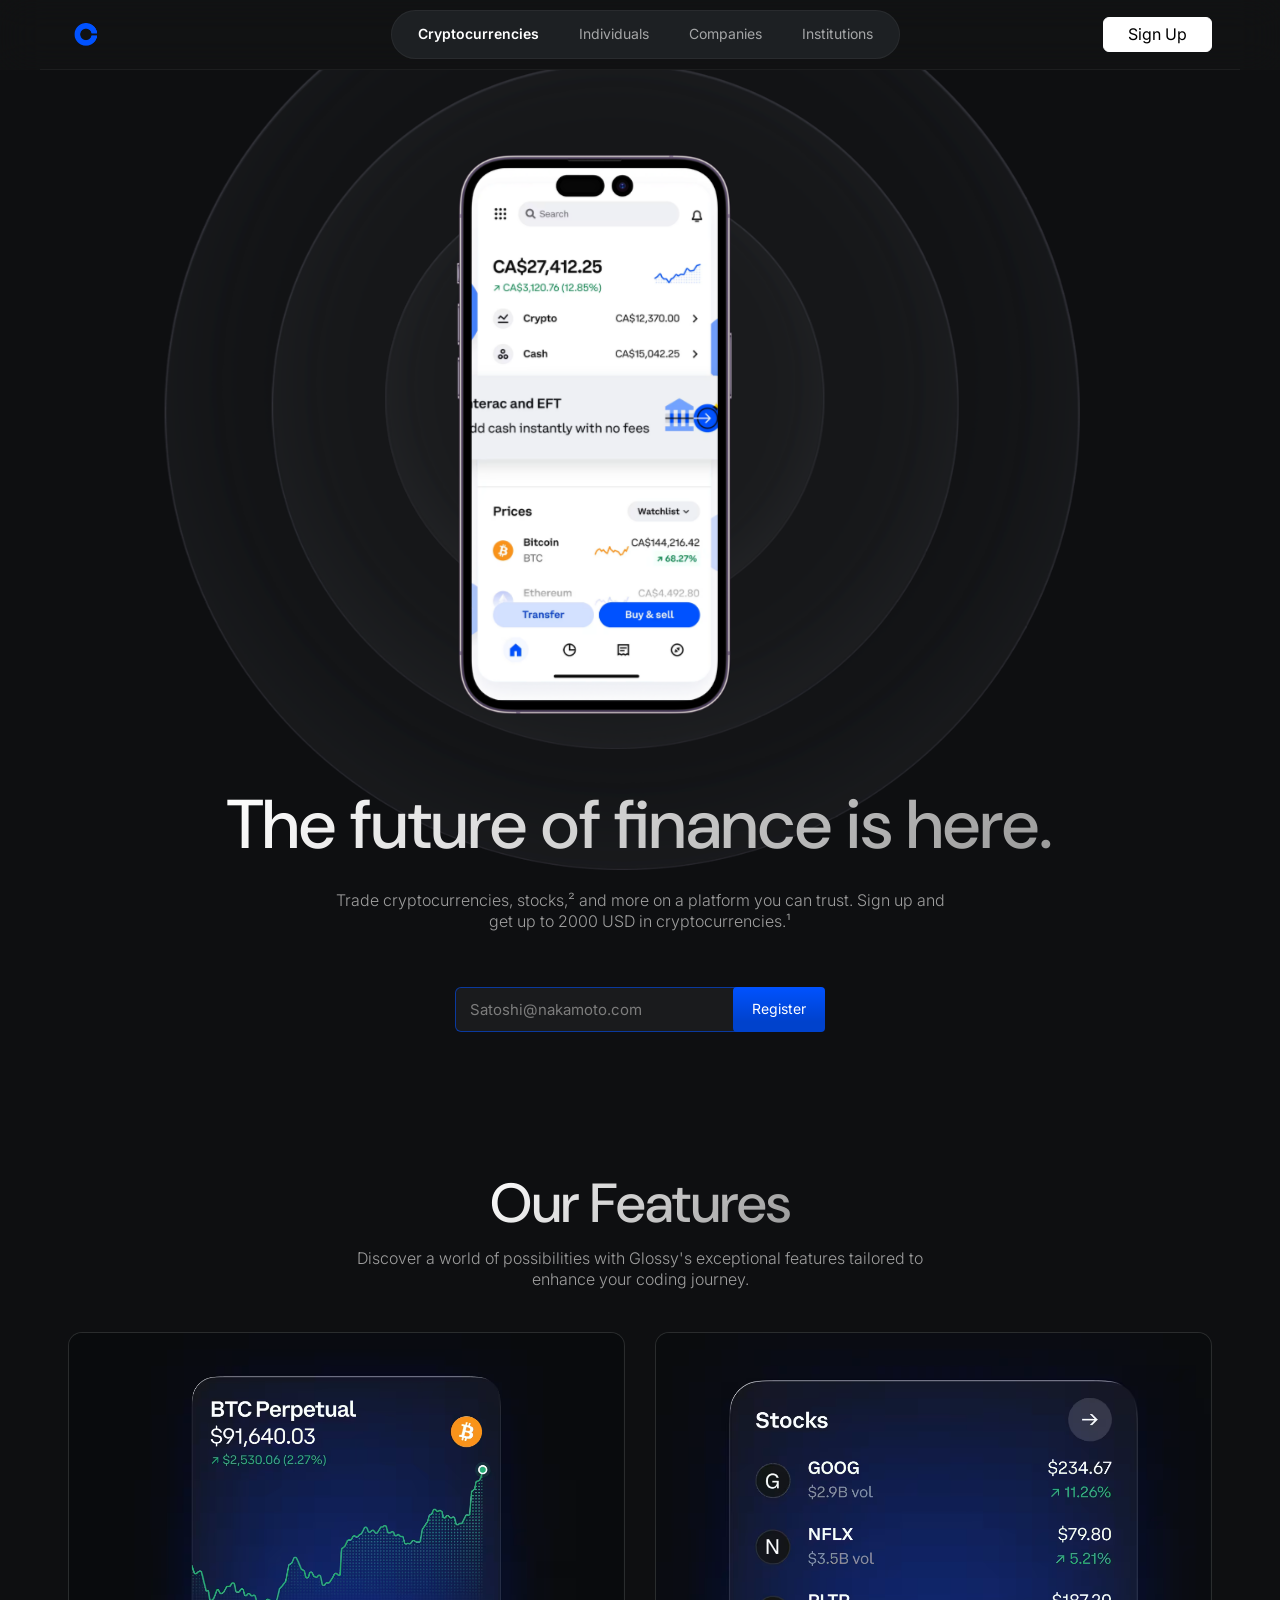
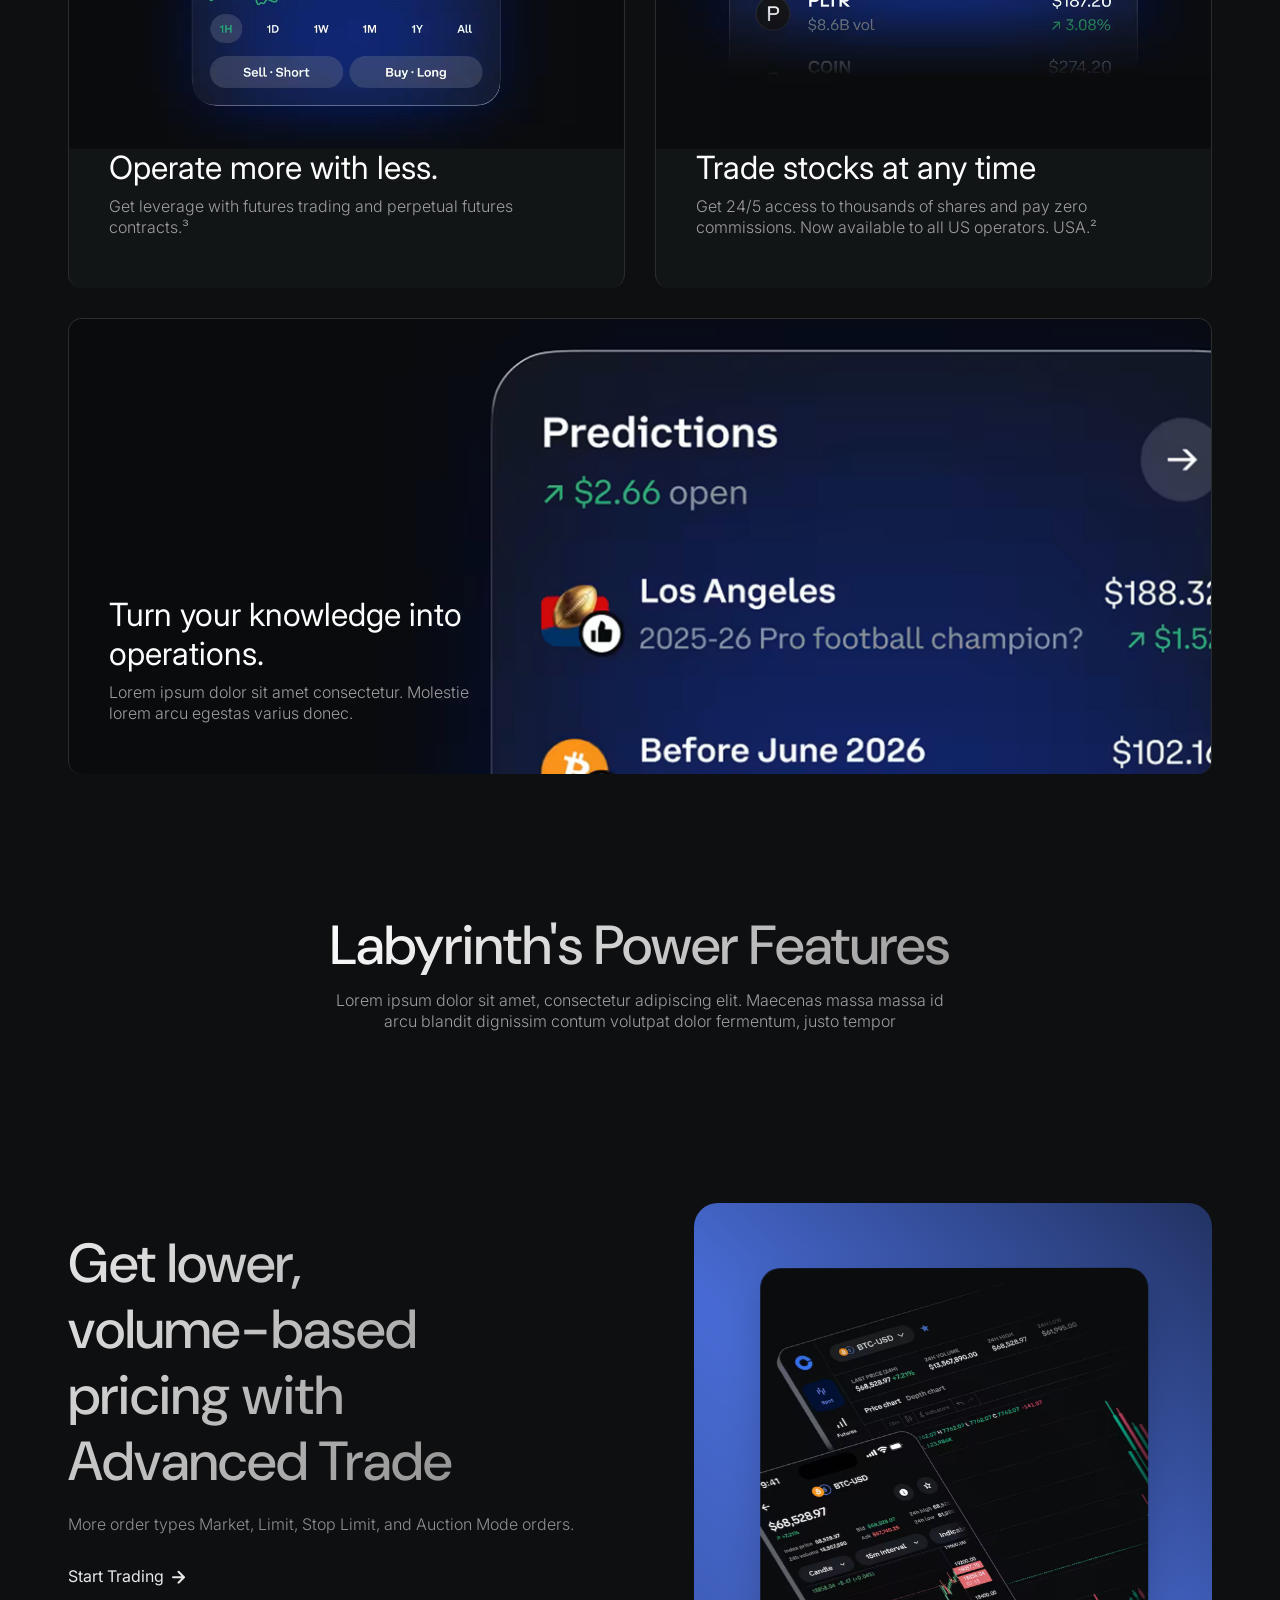
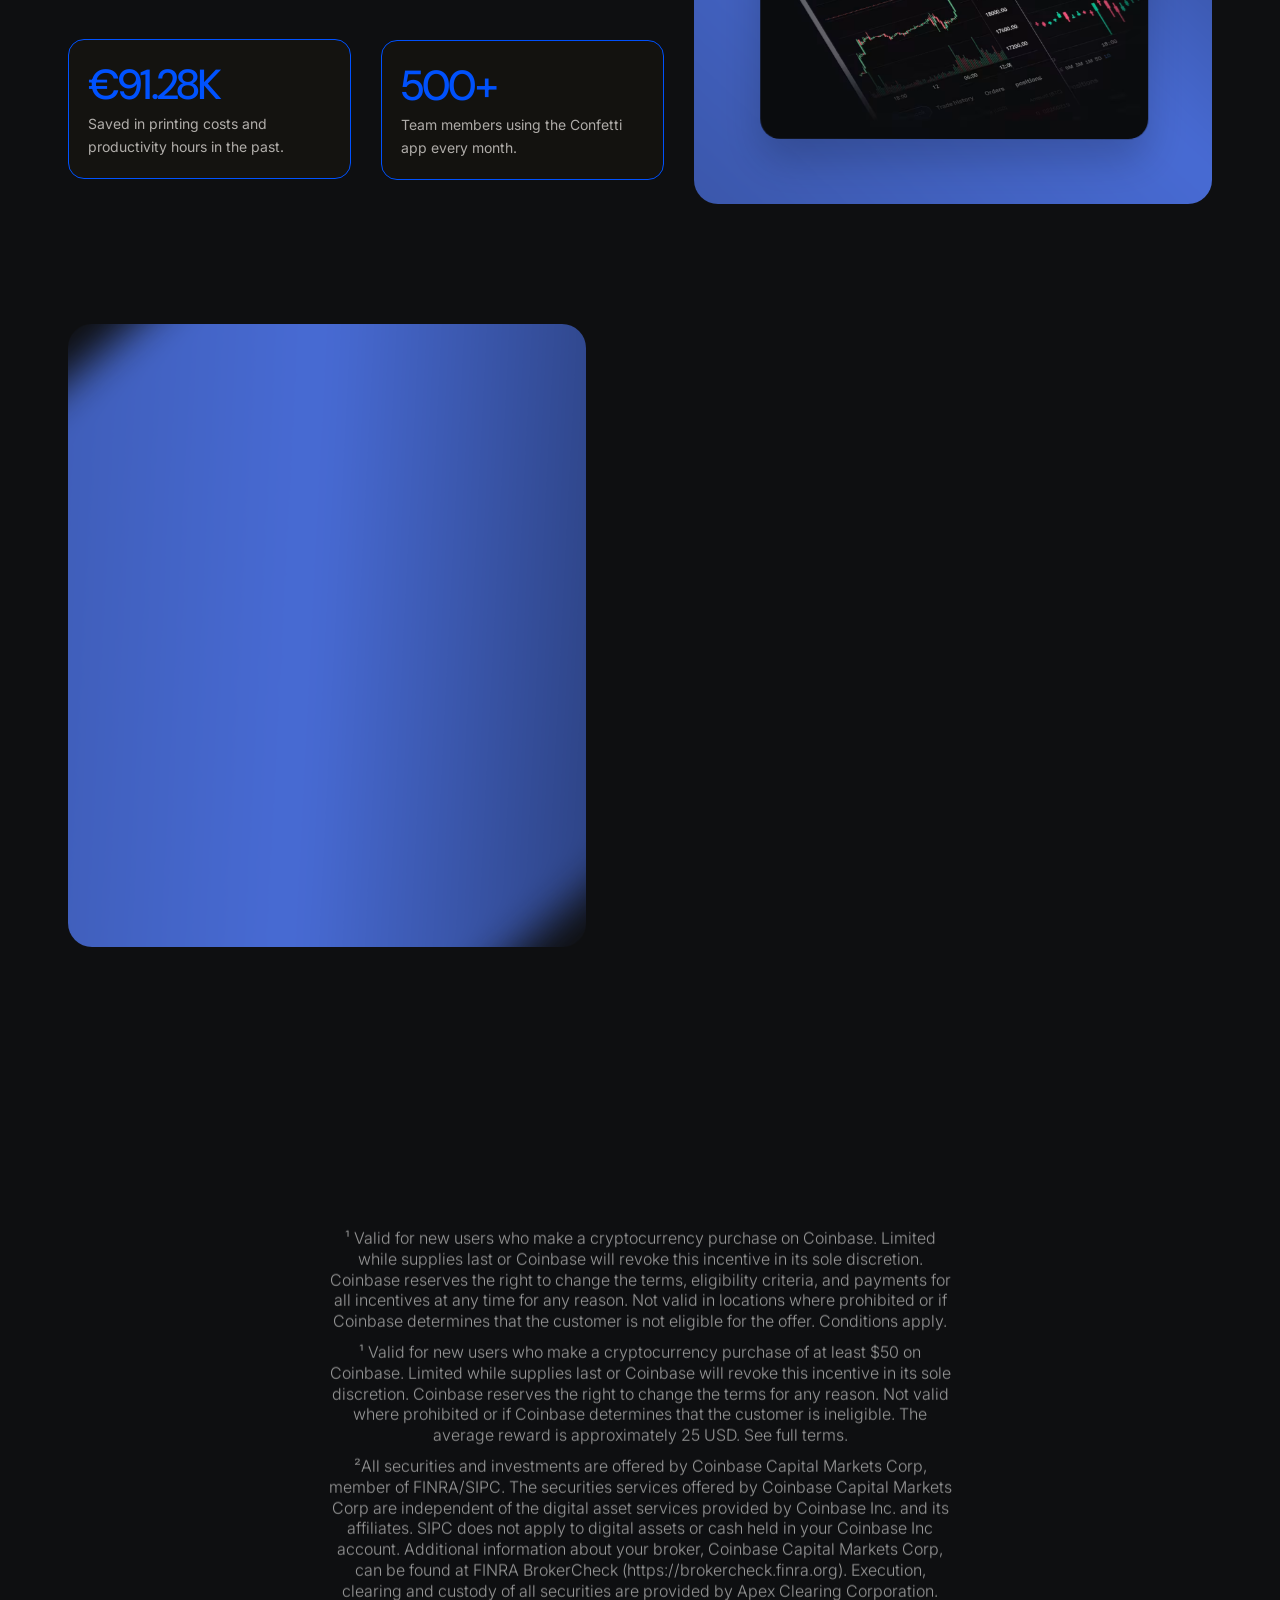
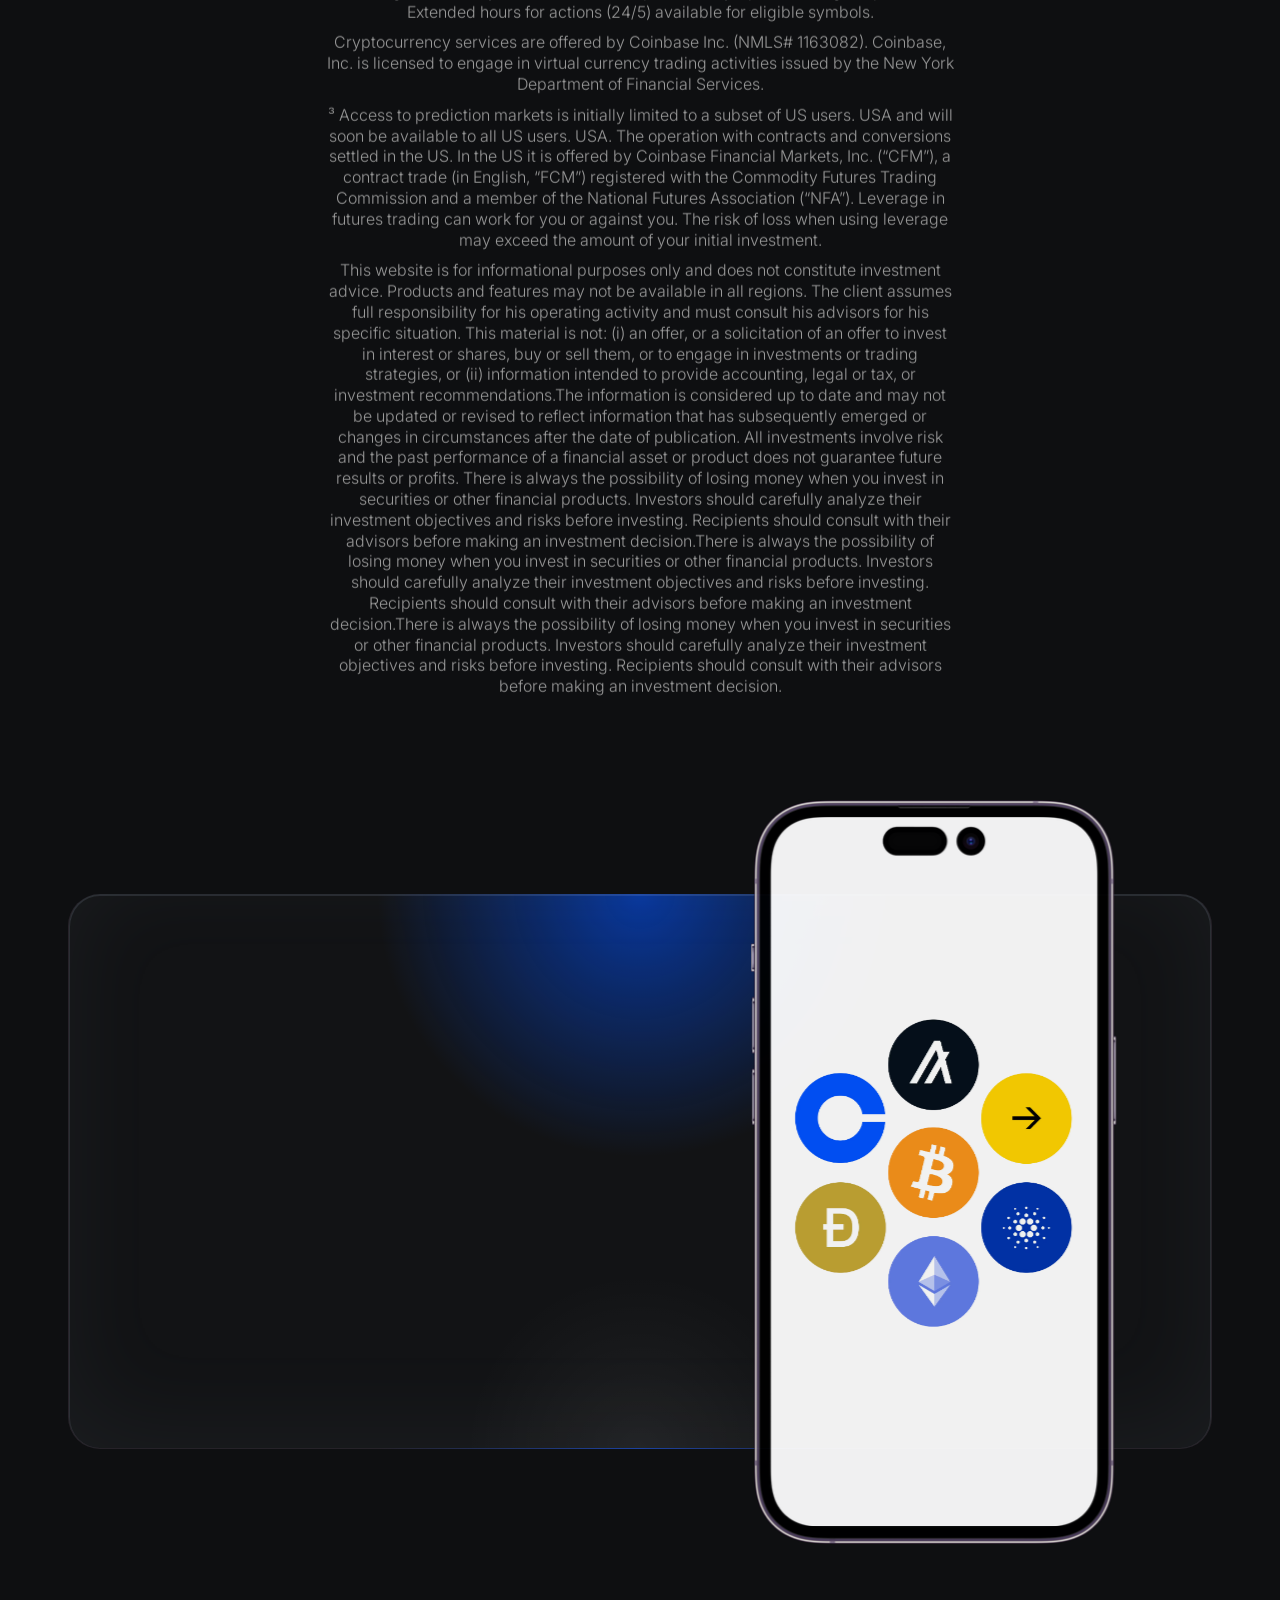
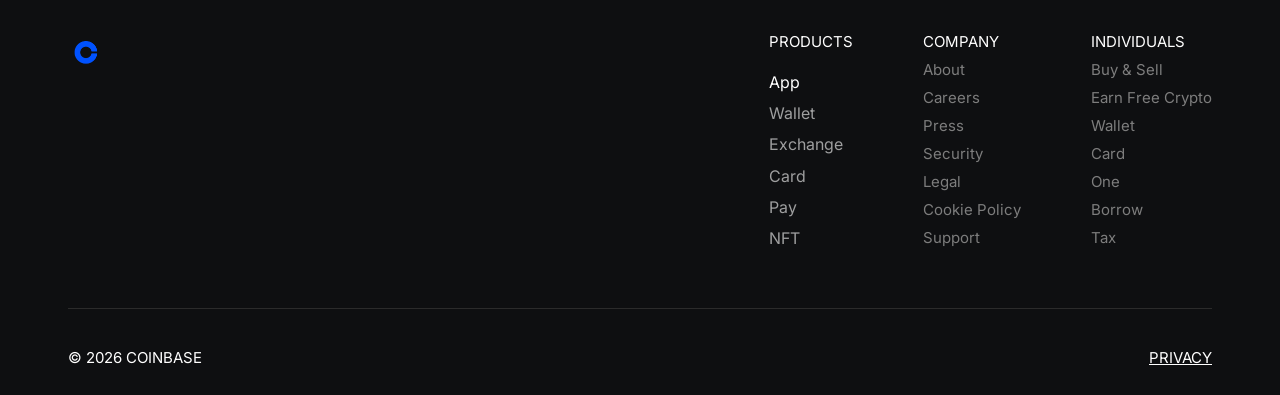
==== commit 3206c9a8: "footer link" ====
--- a/index.html
+++ b/index.html
@@ -450,7 +450,7 @@
                     <a href="#" class="grey-link">Card</a>
                     <a href="#" class="grey-link">Pay</a>
                     <a href="#" class="grey-link">NFT</a>
-                    <a href="#" class="grey-link">Commerce</a>
+                
                     
                 </div>
                 
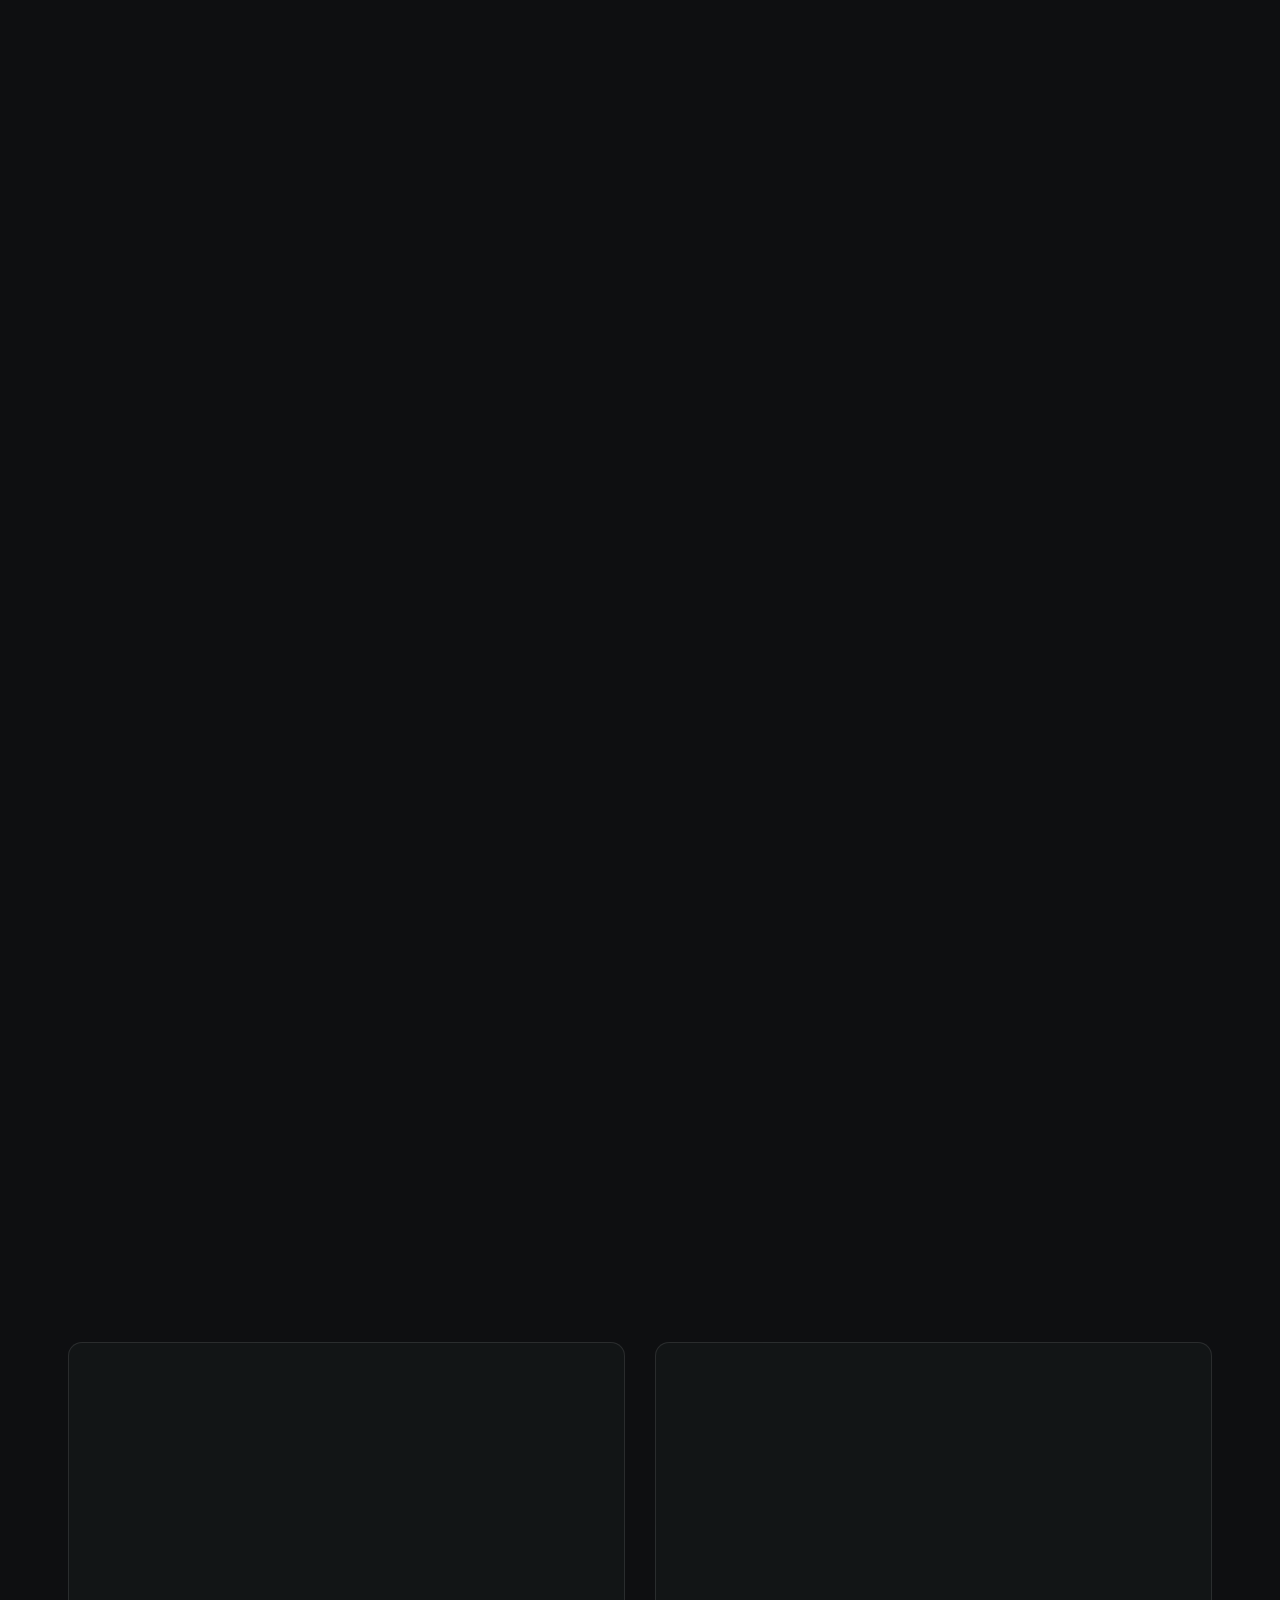
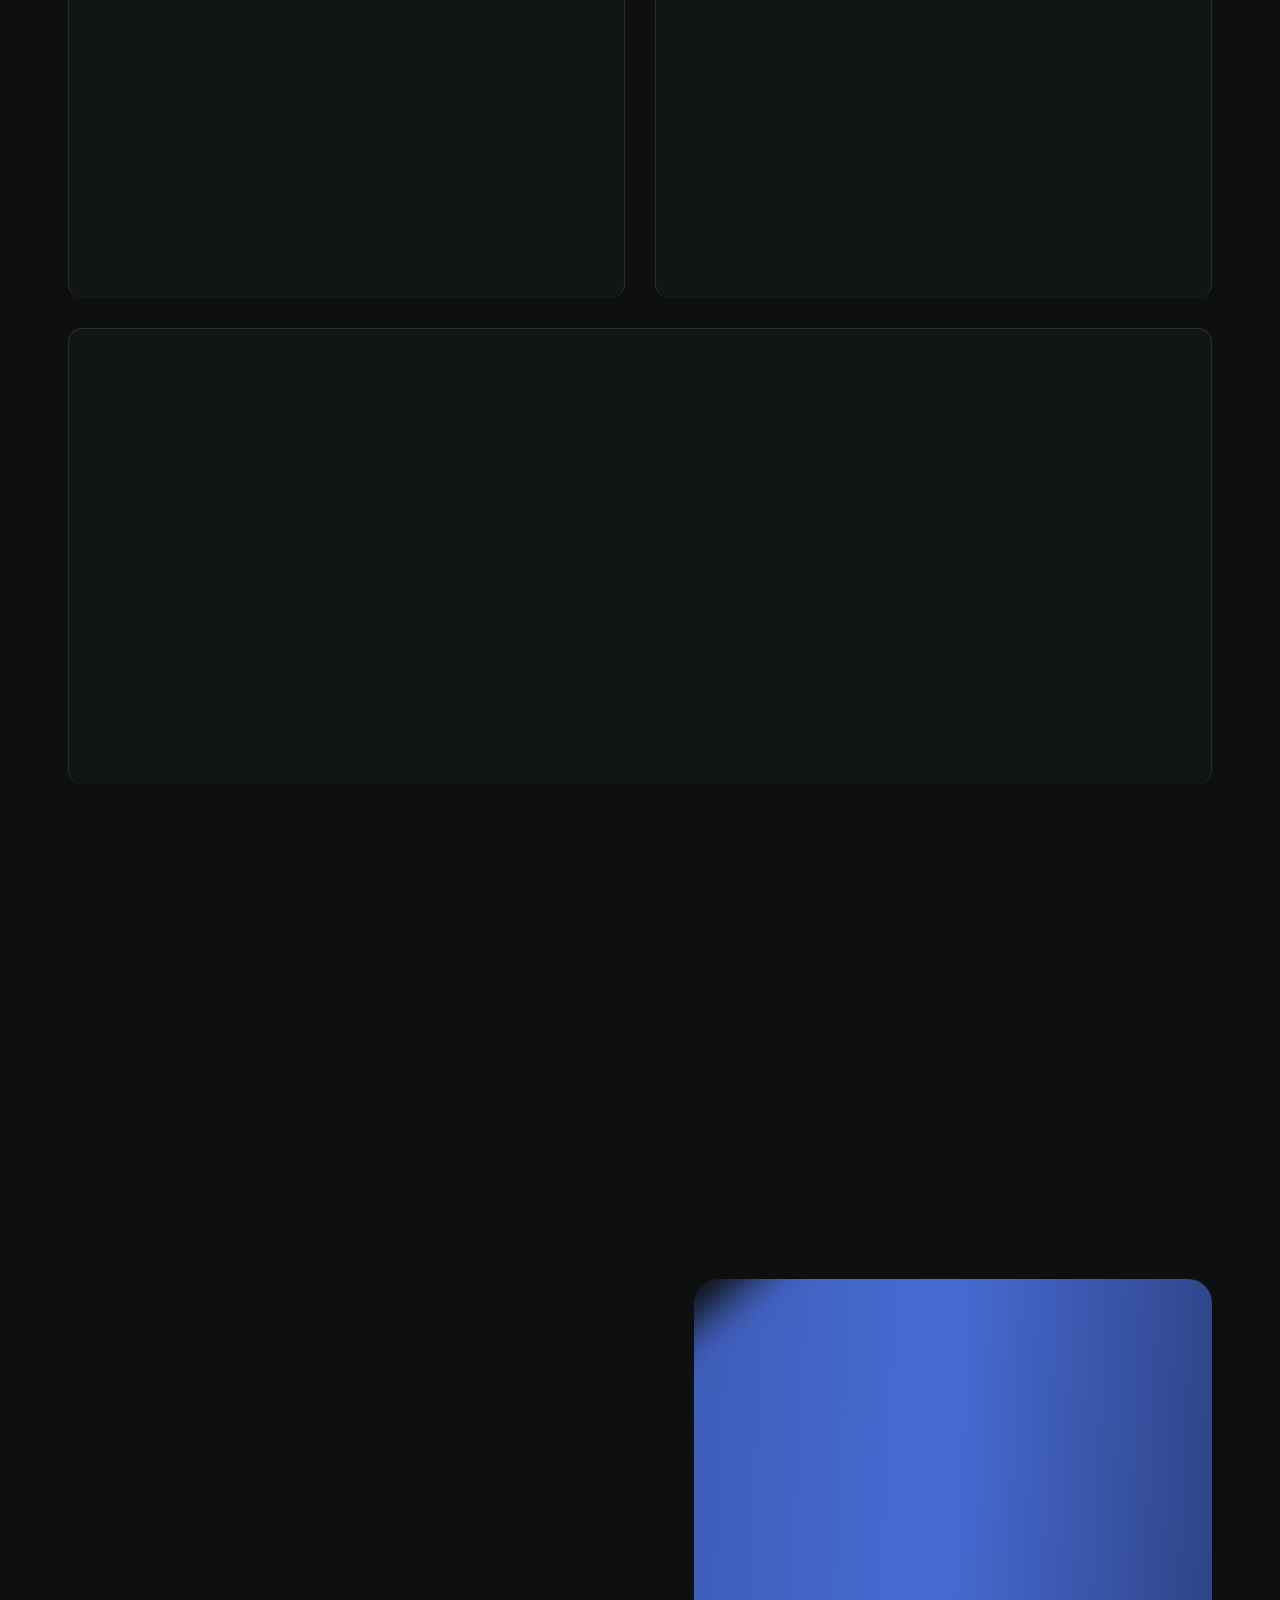
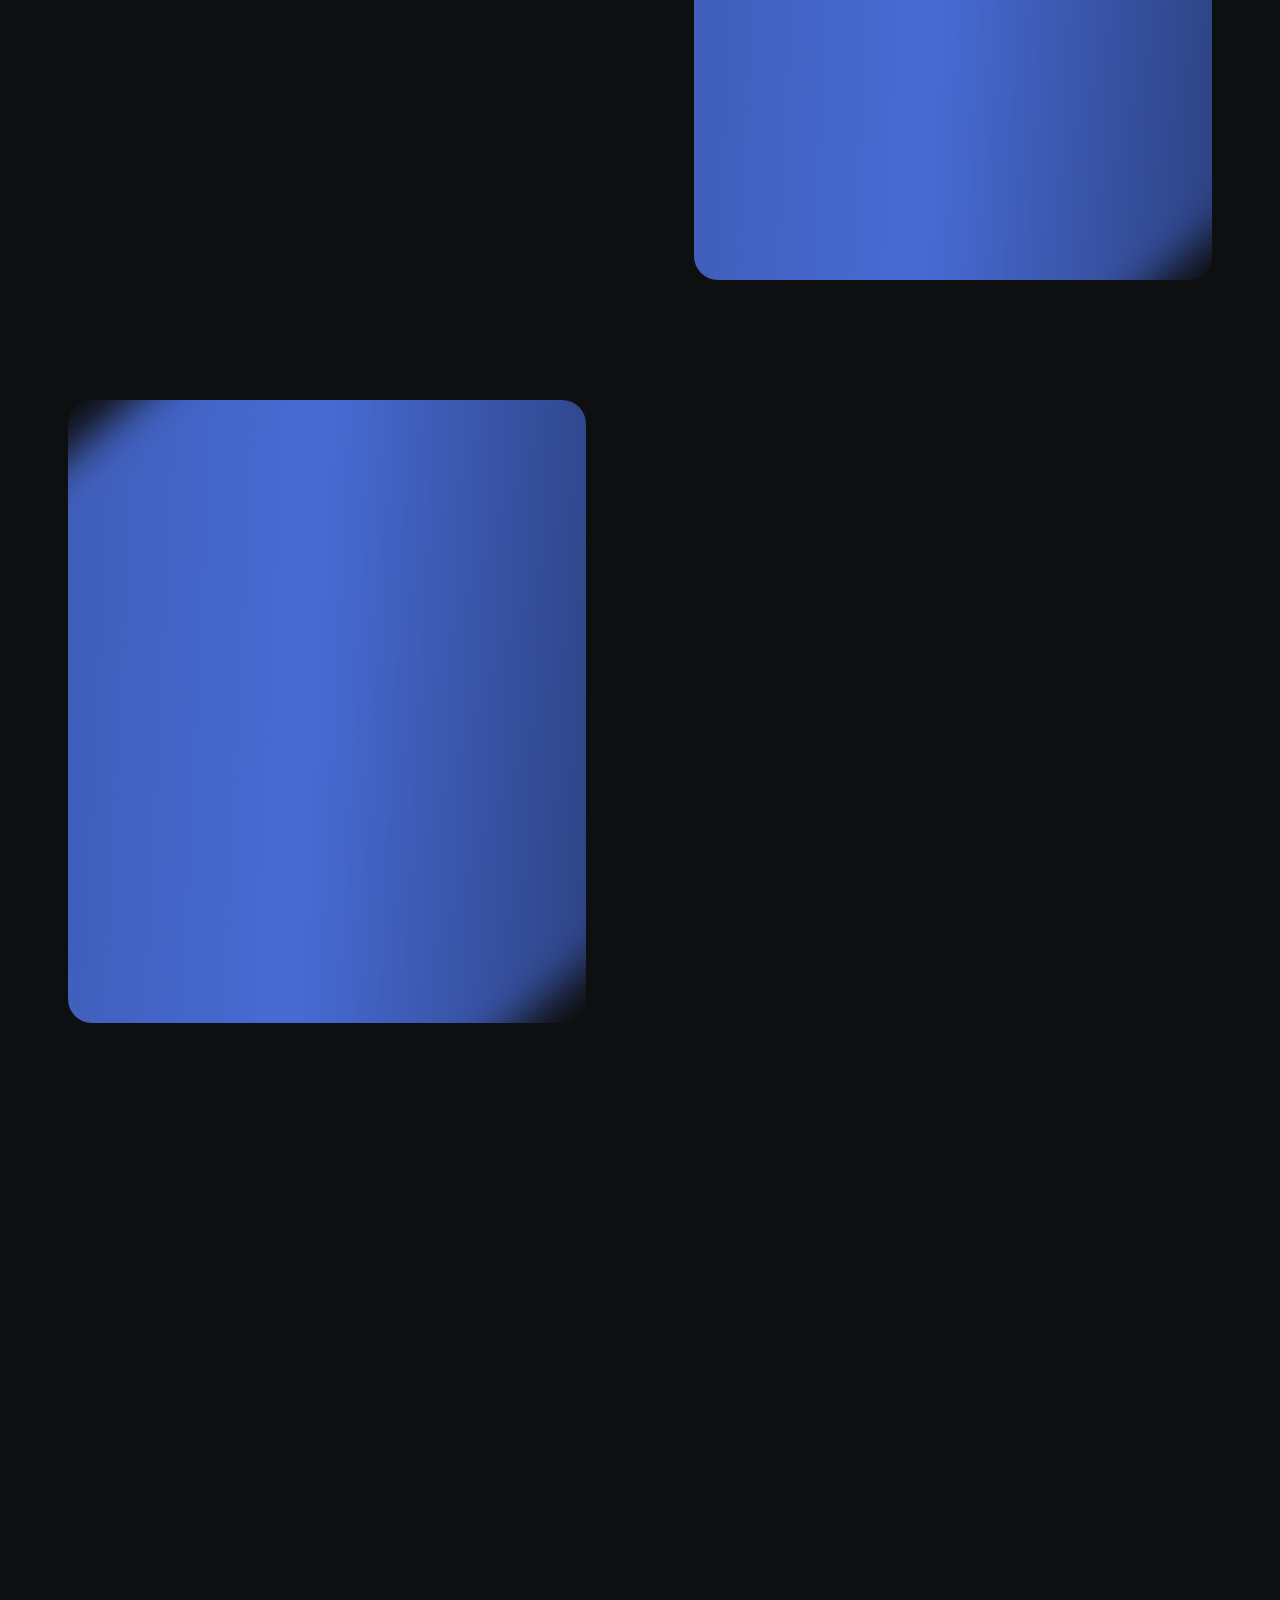
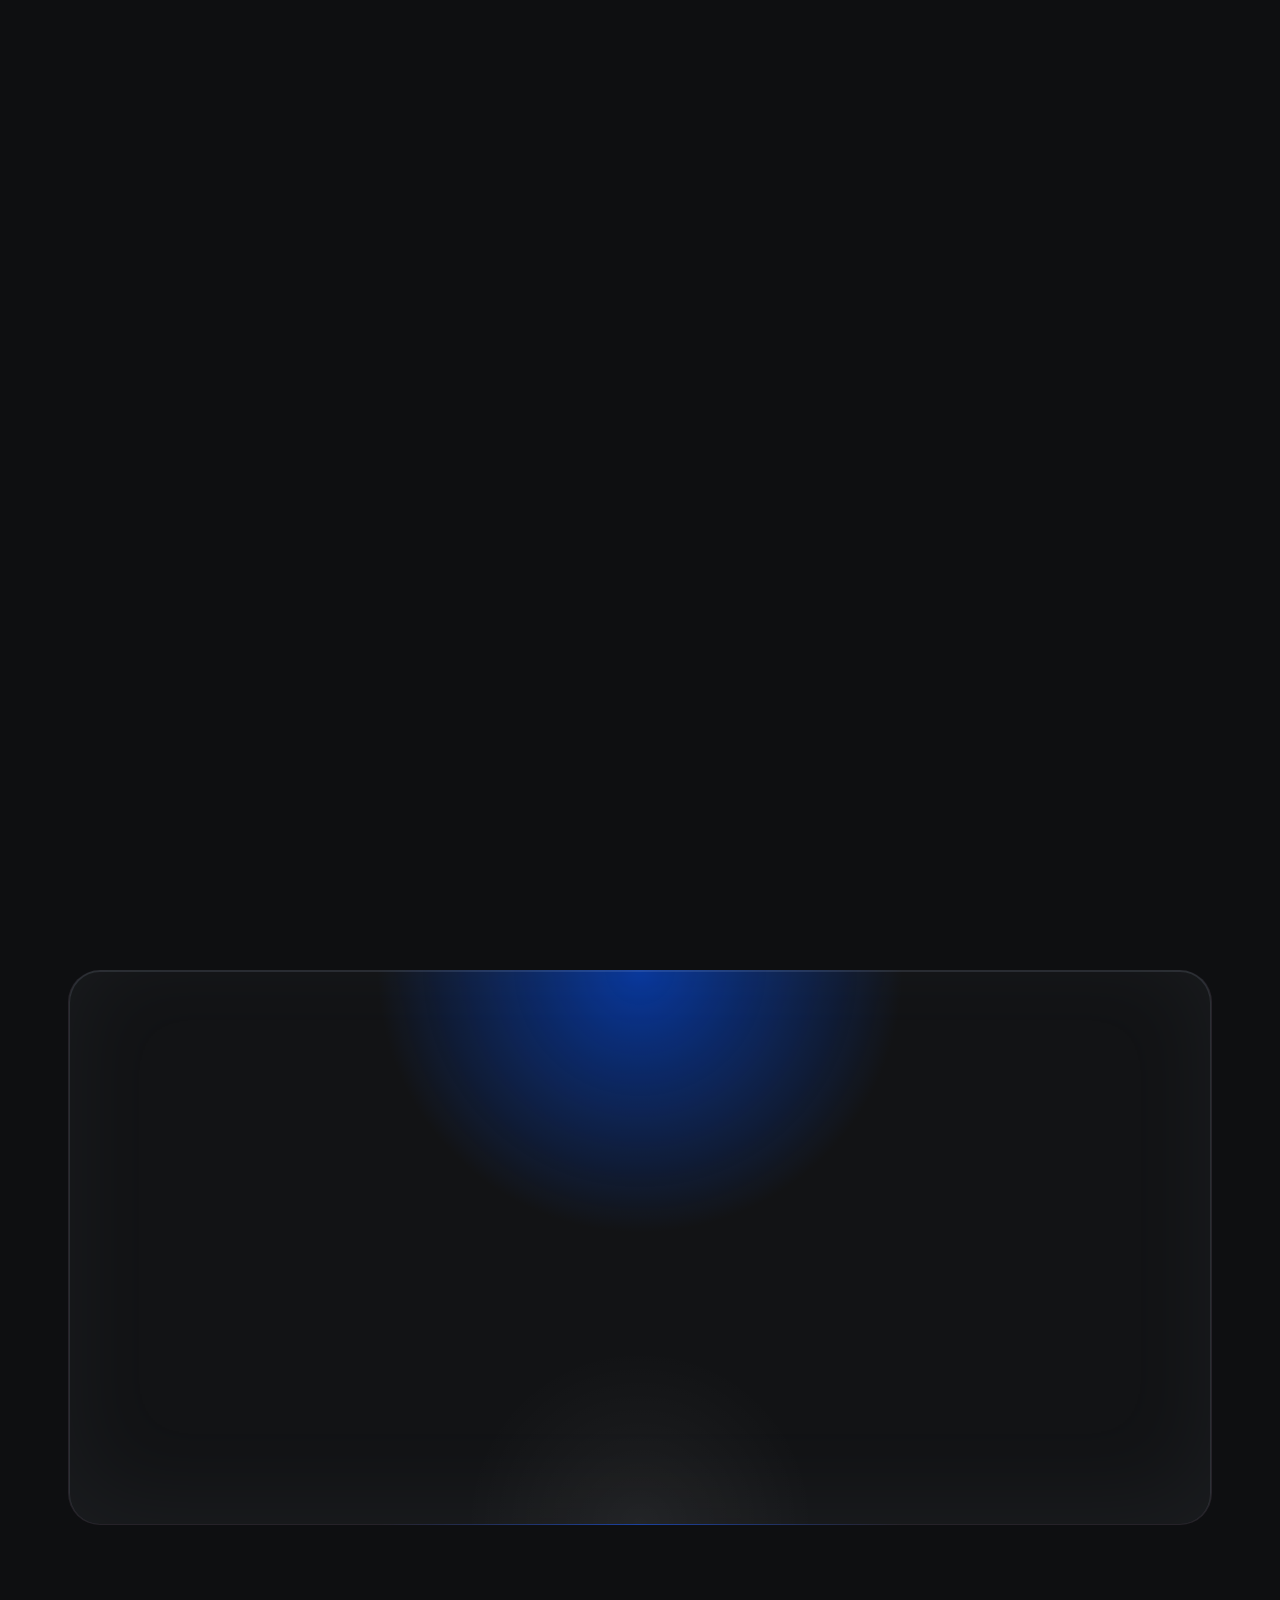
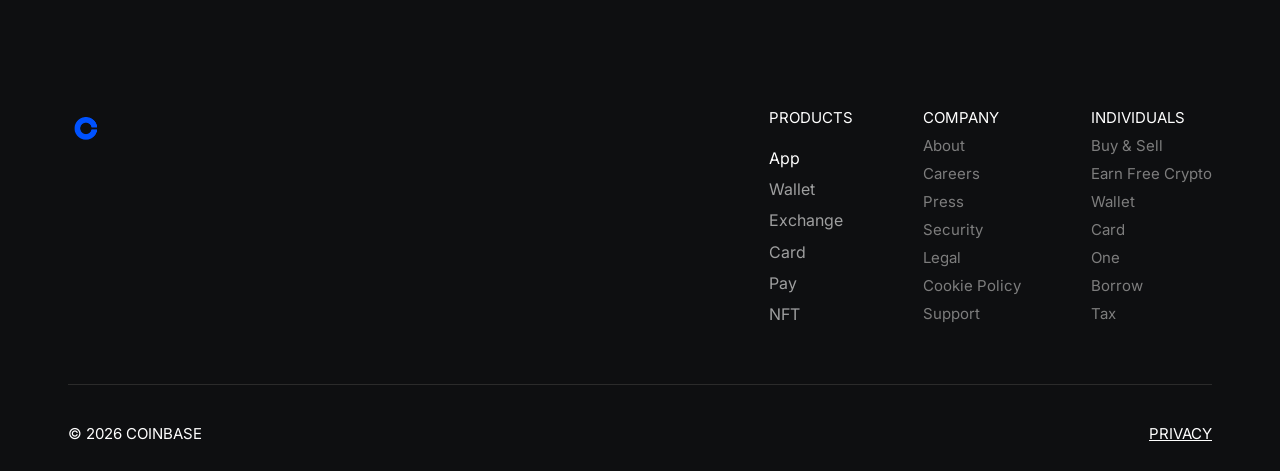
==== commit fe5690c9: "update site" ====
--- a/index.html
+++ b/index.html
@@ -154,9 +154,9 @@
           <div class="center-hero-paragraph-holder">
             <p>
               Trade cryptocurrencies, stocks,² and more on a platform you can trust. 
-
-              Sign up and get up to 2000 USD in cryptocurrencies.¹
             </p>
+
+            <p>Sign up and get up to 2000 USD in cryptocurrencies.¹</p>
           </div>
         </div>
         <div
@@ -254,13 +254,12 @@
       <div class="section-center-text">
         <div class="section-title l">
           <div class="fade-in-on-scroll">
-            <h2 class="fading-title">Labyrinth's Power Features</h2>
+            <h2 class="fading-title">Trade Smarter with Advanced Tools</h2>
           </div>
         </div>
         <div class="section-paragraph">
           <div class="fade-in-on-scroll">
-            <p>Lorem ipsum dolor sit amet, consectetur adipiscing elit. Maecenas massa massa id arcu blandit dignissim
-              contum volutpat dolor fermentum, justo tempor</p>
+            <p>Enjoy lower, volume-based pricing and unlock advanced order types such as Market, Limit, Stop Limit, and Auction Mode for greater control over your trades.</p>
           </div>
         </div>
       </div>
@@ -281,12 +280,12 @@
             </div>
             <div class="stats-holder">
               <div data-w-id="32c0496d-8d2c-291f-6ce3-191184764360" style="opacity:0" class="stats-container">
-                <div class="accent-text">€91.28K</div>
-                <div class="grey-paragraph">Saved in printing costs and productivity hours in the past.</div>
+                <div class="accent-text">$130B+</div>
+                <div class="grey-paragraph">Assets on platform</div>
               </div>
               <div data-w-id="32c0496d-8d2c-291f-6ce3-191184764365" style="opacity:0" class="stats-container">
-                <div class="accent-text">500+</div>
-                <div class="grey-paragraph">Team members using the Confetti app every month.</div>
+                <div class="accent-text">108M+</div>
+                <div class="grey-paragraph">Verified users</div>
               </div>
             </div>
           </div>
